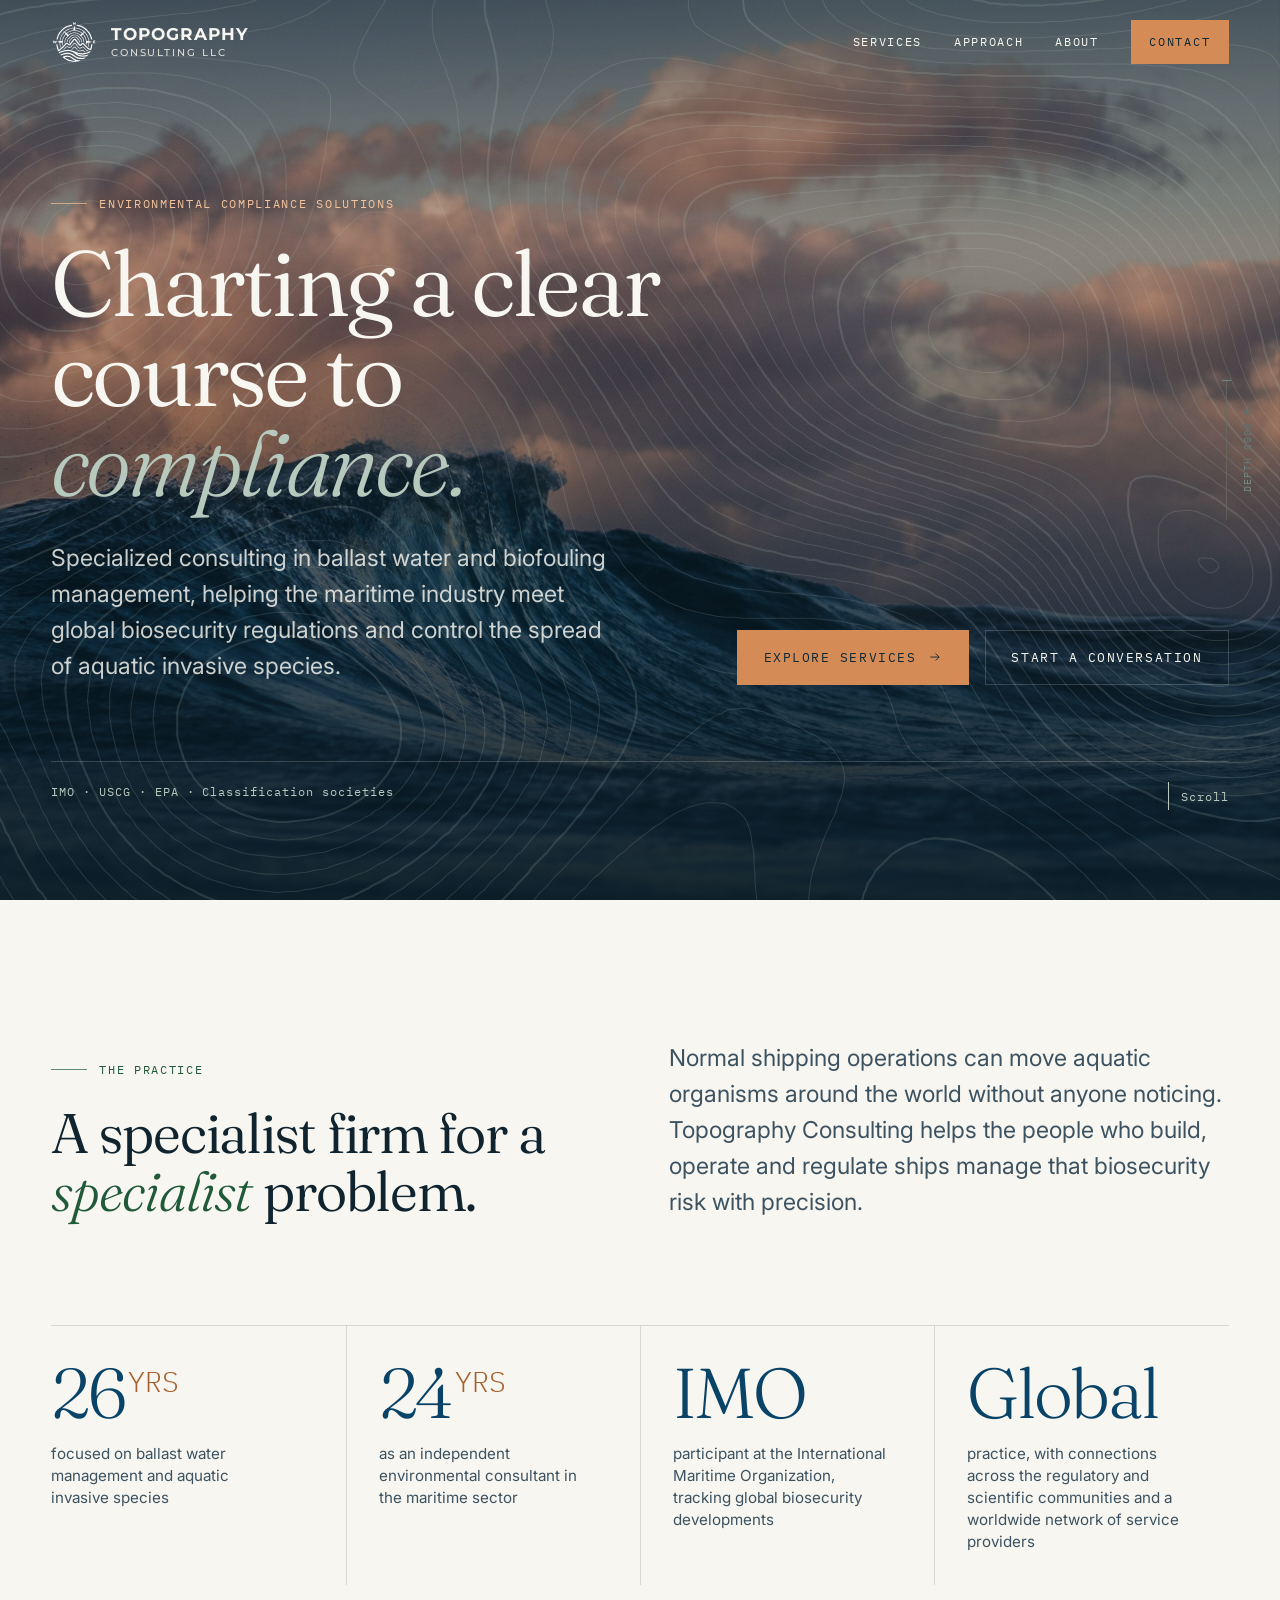
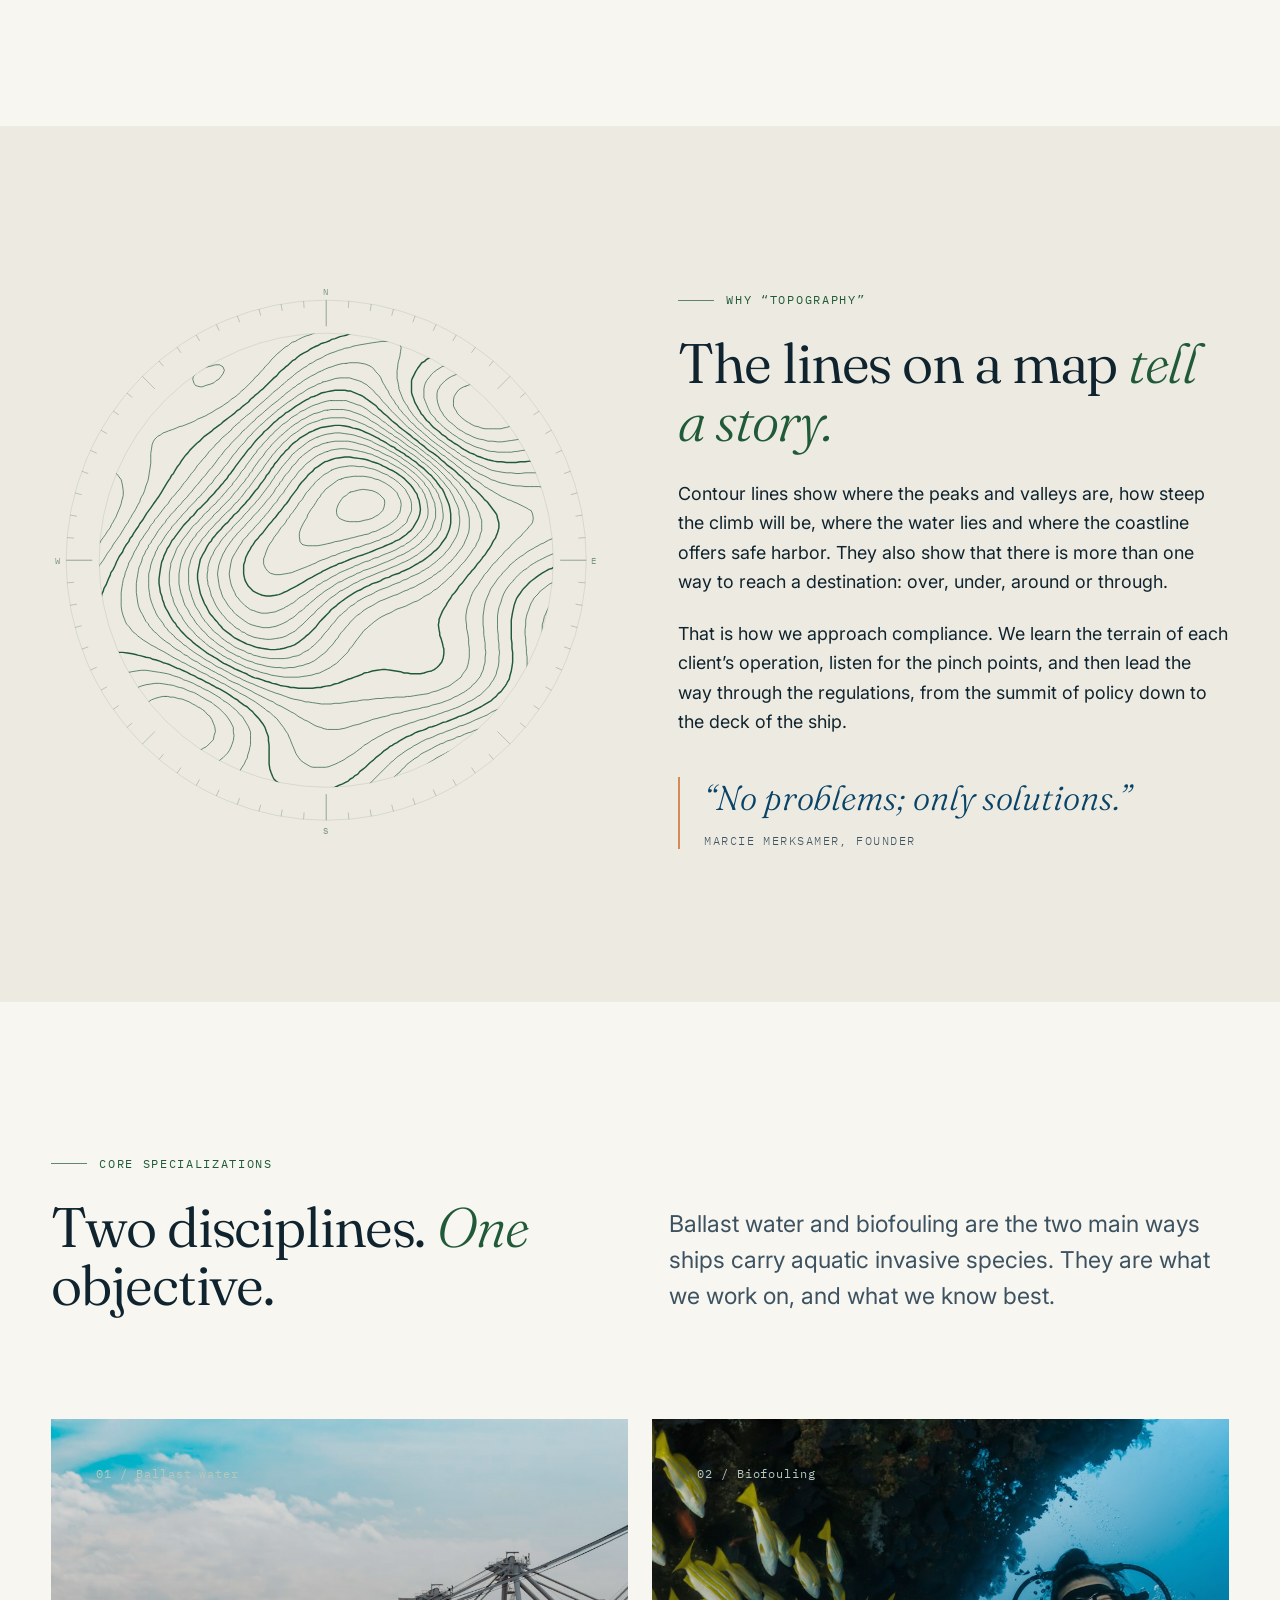
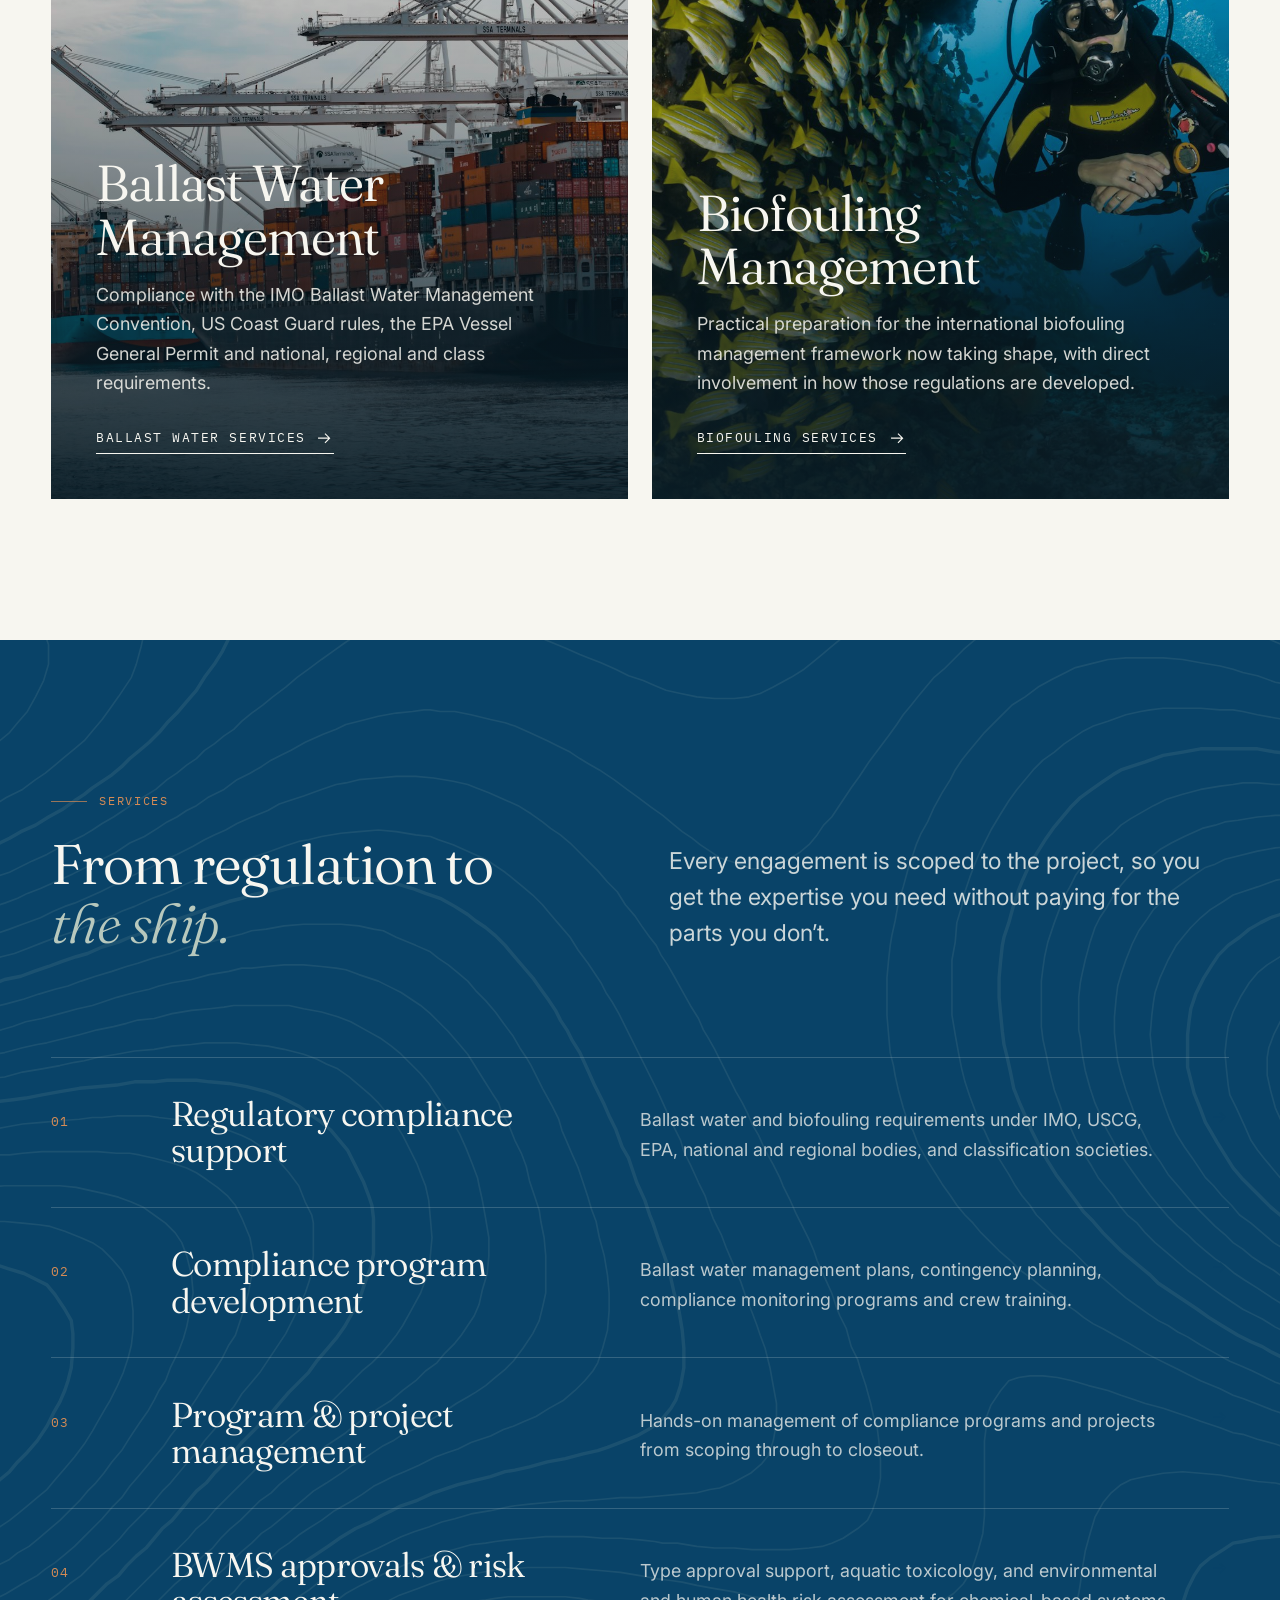
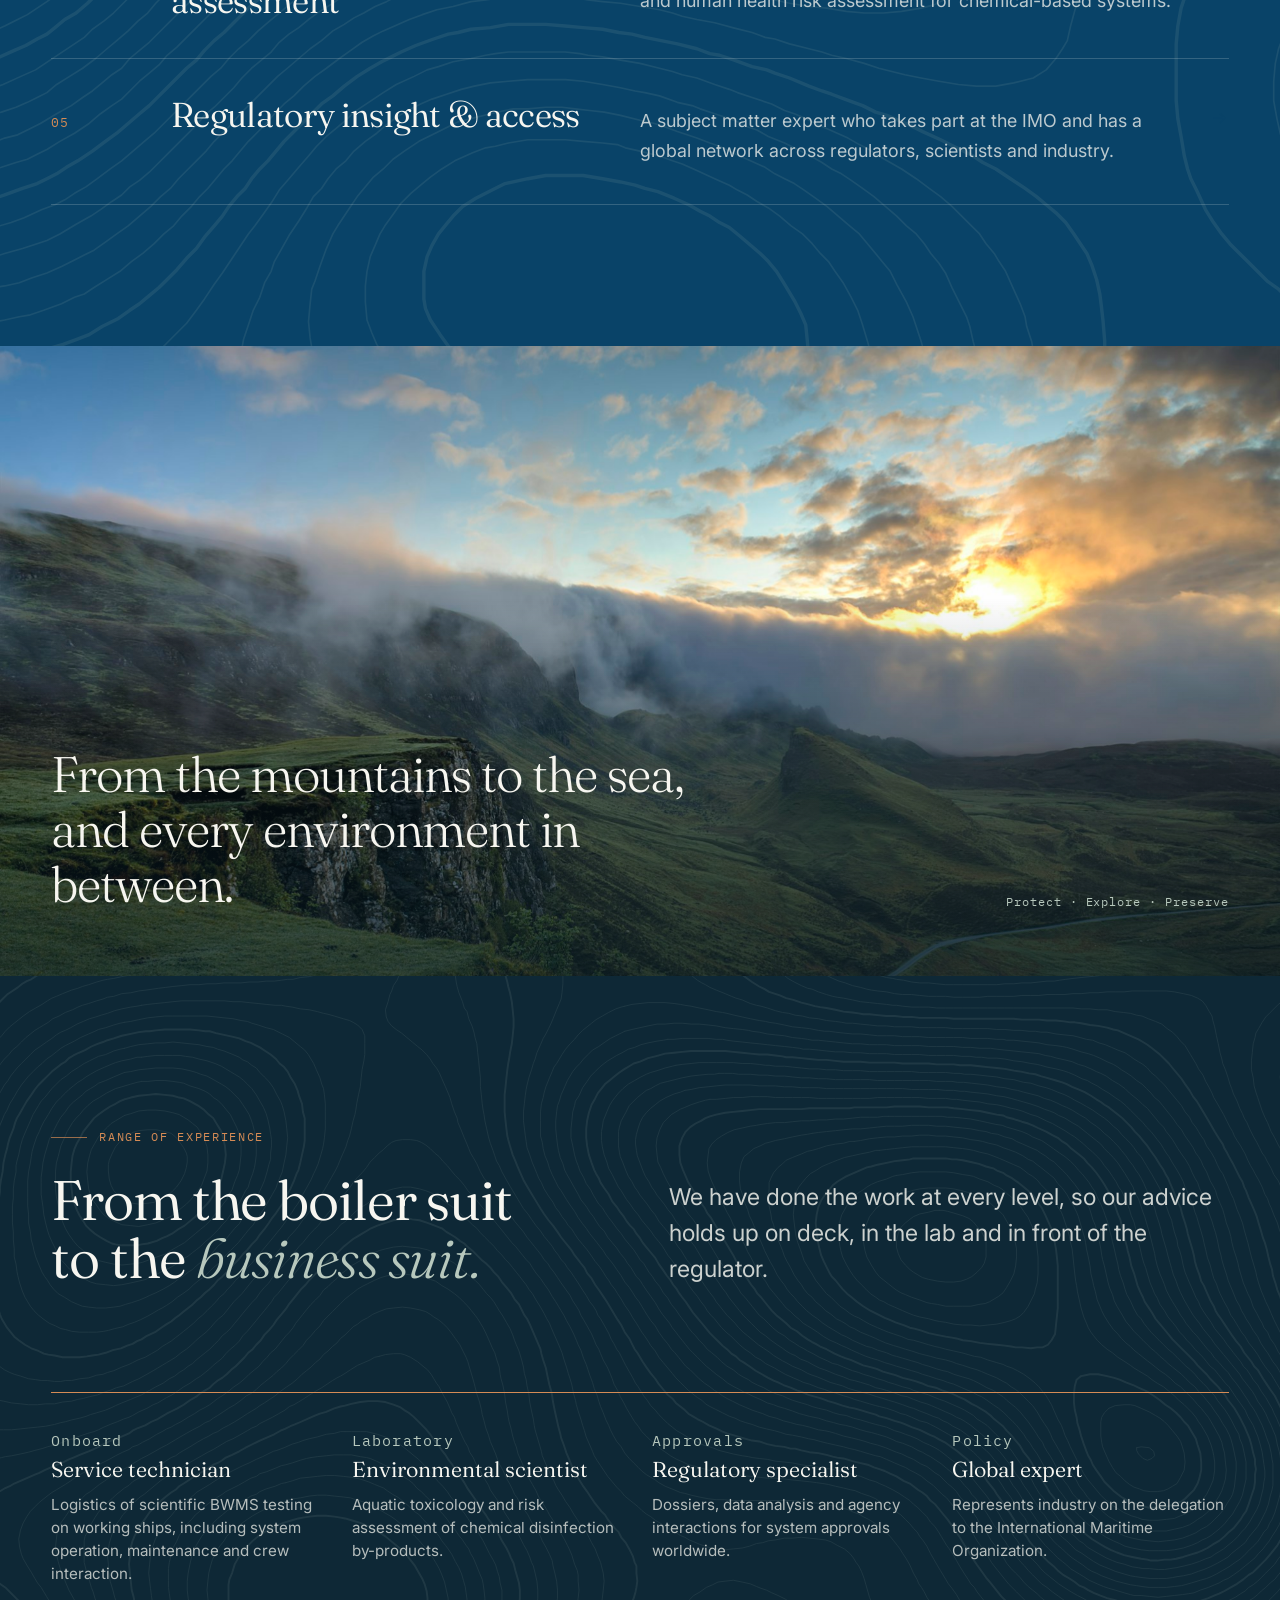
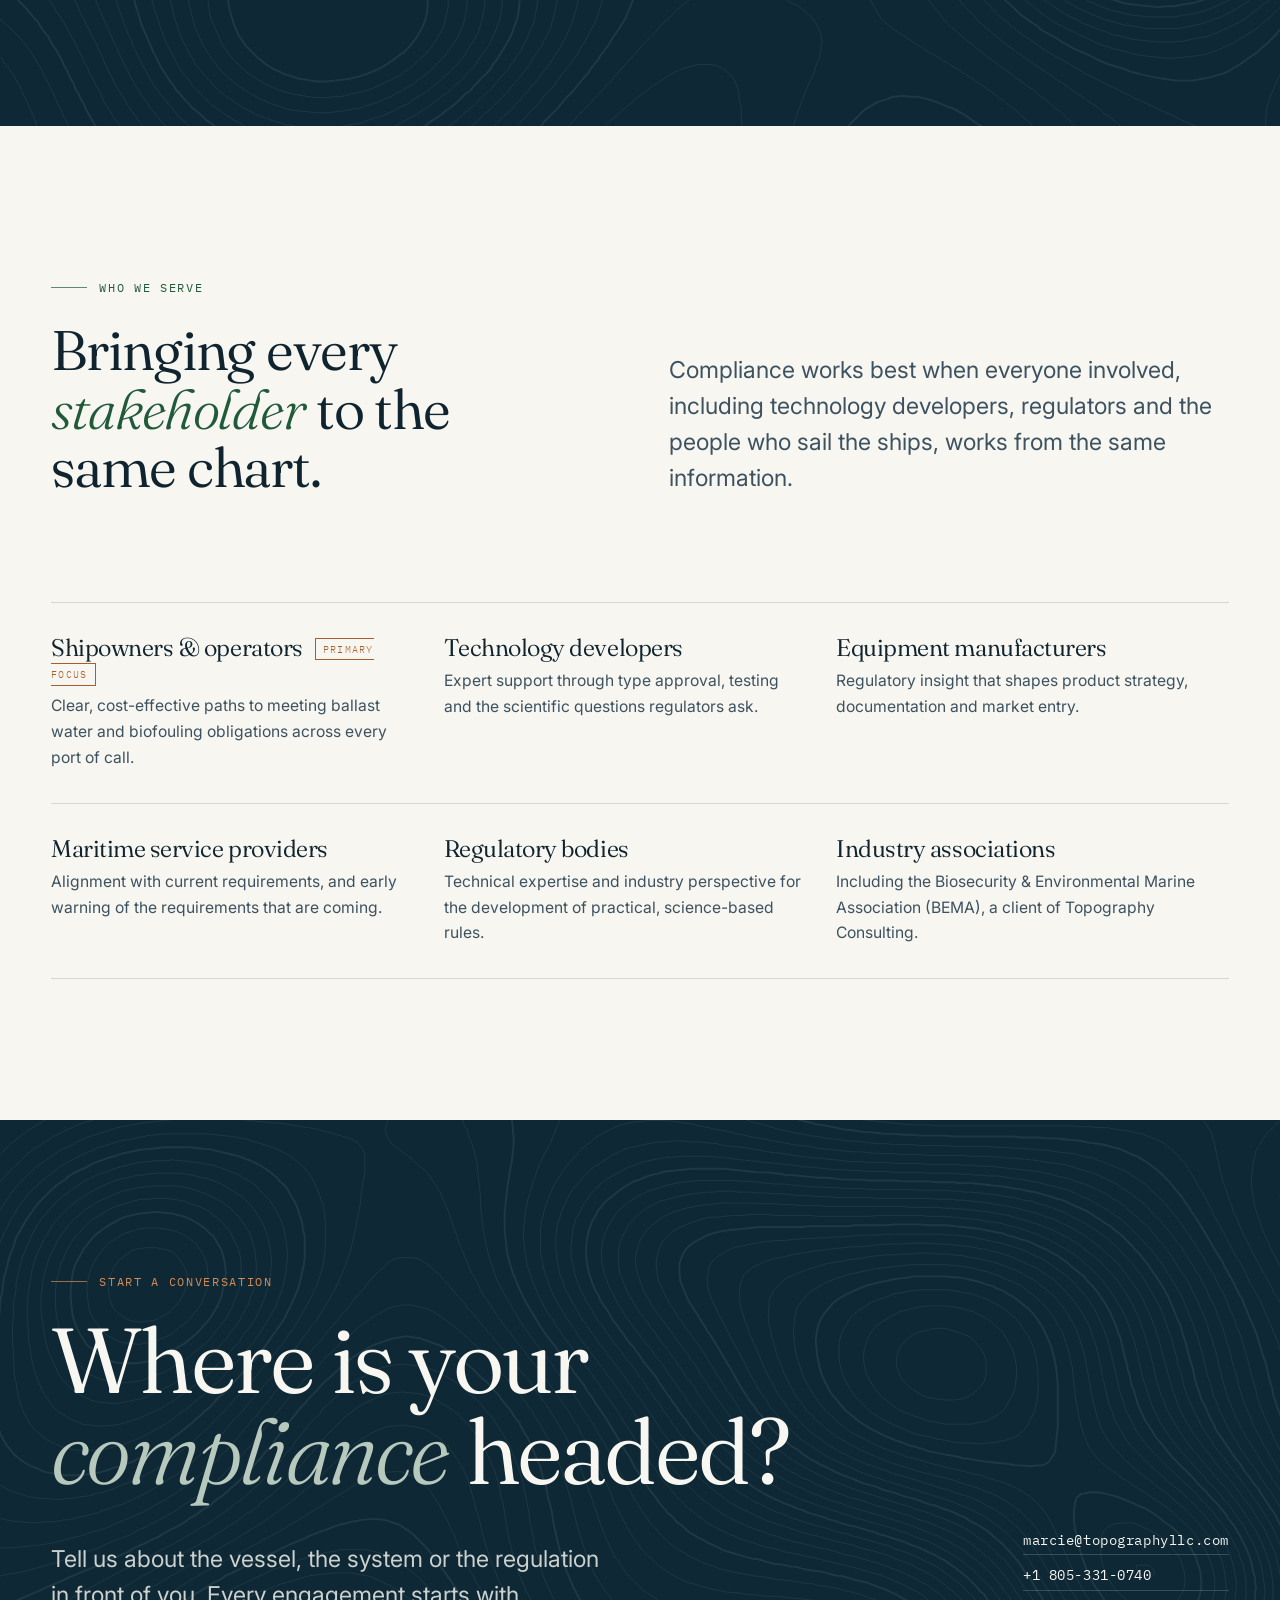
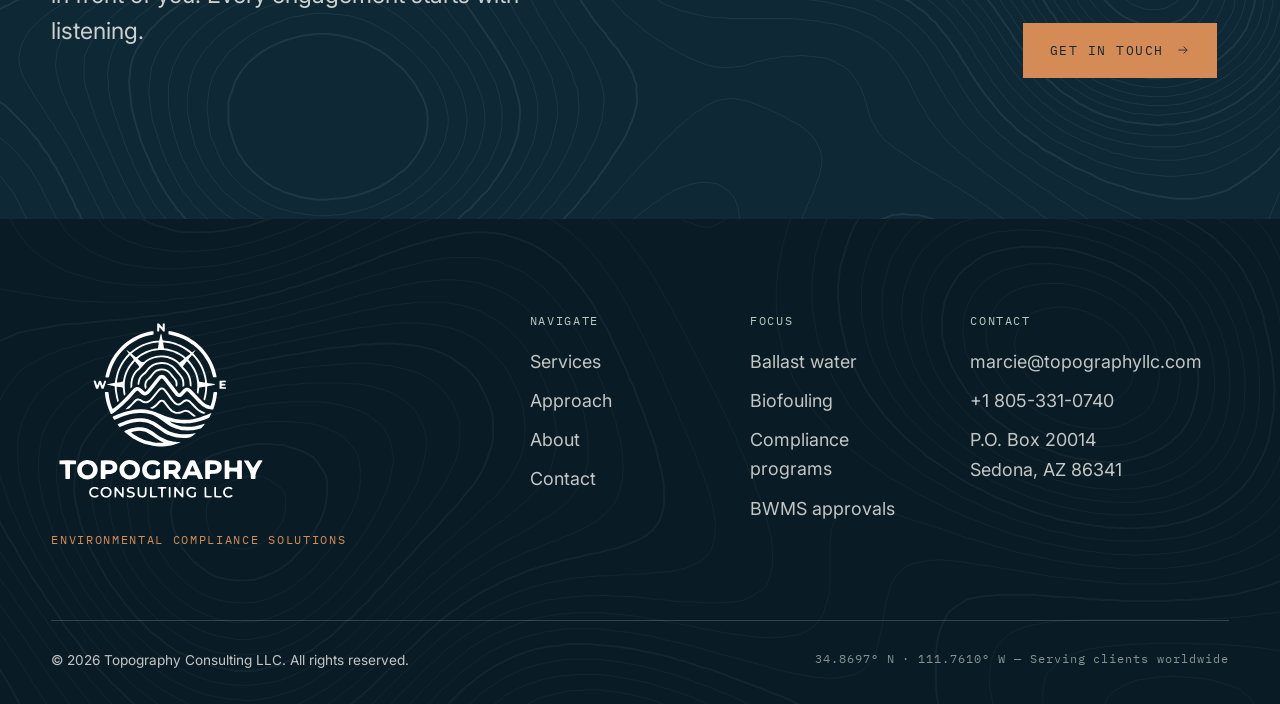
==== site/index.html @ 6e004007 "preliminary_draft Co-Authored-By: Claude Opus 5.5 <noreply@anthropic.com>" ====
<!doctype html>
<html lang="en" class="no-js">
<head>
<meta charset="utf-8">
<meta name="viewport" content="width=device-width, initial-scale=1">
<title>Topography Consulting | Ballast Water & Biofouling Compliance</title>
<meta name="description" content="Specialized maritime environmental compliance consulting for ballast water management and biofouling management — IMO, USCG and EPA requirements, compliance programs and BWMS approvals.">
<link rel="canonical" href="https://www.topographyllc.com/">
<meta name="theme-color" content="#0E2836">
<meta property="og:type" content="website">
<meta property="og:site_name" content="Topography Consulting LLC">
<meta property="og:title" content="Topography Consulting | Ballast Water & Biofouling Compliance">
<meta property="og:description" content="Specialized maritime environmental compliance consulting for ballast water management and biofouling management — IMO, USCG and EPA requirements, compliance programs and BWMS approvals.">
<meta property="og:url" content="https://www.topographyllc.com/">
<meta property="og:image" content="https://www.topographyllc.com/assets/img/hero-wave.jpg">
<meta name="twitter:card" content="summary_large_image">
<link rel="icon" href="favicon.svg" type="image/svg+xml">
<link rel="icon" href="favicon.ico" sizes="any">
<link rel="apple-touch-icon" href="apple-touch-icon.png">
<link rel="preconnect" href="https://fonts.googleapis.com"><link rel="preconnect" href="https://fonts.gstatic.com" crossorigin><link href="https://fonts.googleapis.com/css2?family=Fraunces:ital,opsz,wght@0,9..144,300..500;1,9..144,300..500&family=IBM+Plex+Mono:wght@400;500&family=Inter:wght@400;500;600&family=Montserrat:wght@500;700&display=swap" rel="stylesheet">
<link rel="stylesheet" href="assets/css/styles.css">
<script type="application/ld+json">
{"@context":"https://schema.org","@type":"ProfessionalService","name":"Topography Consulting LLC","slogan":"Environmental Compliance Solutions",
"url":"https://www.topographyllc.com/","logo":"https://www.topographyllc.com/assets/logo/og-logo.png","email":"marcie@topographyllc.com","telephone":"+1-805-331-0740",
"address":{"@type":"PostalAddress","postOfficeBoxNumber":"20014","addressLocality":"Sedona","addressRegion":"AZ","postalCode":"86341","addressCountry":"US"},
"areaServed":"Worldwide","founder":{"@type":"Person","name":"Marcie M. Merksamer","jobTitle":"Founder"},
"knowsAbout":["Ballast water management","IMO Ballast Water Management Convention","US Coast Guard ballast water regulations","EPA Vessel General Permit","Biofouling management","Hull biofouling","Aquatic invasive species","Marine biosecurity","Maritime environmental compliance"]}
</script>
</head>
<body>
<a class="skip-link" href="#main">Skip to content</a>
<header class="site-header">
  <div class="wrap">
    <a class="brand" href="index.html" aria-label="Topography Consulting LLC — home">
      <img class="logo-light" src="assets/logo/Topography-Icon-White-Knockout.svg" alt="" width="46" height="46">
      <img class="logo-dark" src="assets/logo/Topography-Icon-Color.svg" alt="" width="46" height="46">
      <span class="brand-text"><strong>TOPOGRAPHY</strong><span>CONSULTING LLC</span></span>
    </a>
    <button class="nav-toggle" aria-label="Open menu" aria-expanded="false" aria-controls="site-nav"><span></span><span></span><span></span></button>
    <nav class="nav" id="site-nav" aria-label="Primary">
      <a href="services.html">Services</a>
      <a href="services.html#approach">Approach</a>
      <a href="about.html">About</a>
      <a class="btn" href="contact.html">Contact</a>
    </nav>
  </div>
</header>
<div class="gauge" aria-hidden="true"><div class="gauge__track"><i class="gauge__mark"></i></div><span class="gauge__val">DEPTH 0000 M</span></div>

<main id="main">
<section class="hero on-dark">
  <div class="hero__media"><img data-parallax="0.12" src="assets/img/hero-wave.jpg" alt="An ocean swell rising at dusk beneath copper-lit clouds" width="2400" height="1600" fetchpriority="high"></div>
  <div class="contours" aria-hidden="true"></div>
  <div class="wrap hero__inner">
    <div class="hero-in">
      <p class="label">Environmental Compliance Solutions</p>
      <h1 class="display">Charting a clear course to <em>compliance.</em></h1>
      <div class="hero__row">
        <p class="lede mb-0">Specialized consulting in ballast water and biofouling management, helping the maritime industry meet global biosecurity regulations and control the spread of aquatic invasive species.</p>
        <div class="hero__actions">
          <a class="btn" href="services.html">Explore services <svg viewBox="0 0 24 24" fill="none" stroke="currentColor" stroke-width="1.5" aria-hidden="true"><path d="M4 12h15M13 6l6 6-6 6"/></svg></a>
          <a class="btn btn--ghost" href="contact.html">Start a conversation</a>
        </div>
      </div>
      <div class="hero__meta coord">
        <span>IMO &middot; USCG &middot; EPA &middot; Classification societies</span>
        <span class="scroll-cue"><i></i>Scroll</span>
      </div>
    </div>
  </div>
</section>

<section class="section">
  <div class="wrap">
    <div class="section-head">
      <div>
        <p class="label reveal">The practice</p>
        <h2 class="h2 reveal">A specialist firm for a <em>specialist</em> problem.</h2>
      </div>
      <p class="lede reveal" style="--d:.1s">Normal shipping operations can move aquatic organisms around the world without anyone noticing. Topography Consulting helps the people who build, operate and regulate ships manage that biosecurity risk with precision.</p>
    </div>
    <div class="readouts">
      <div class="readout reveal"><b>26<sup>YRS</sup></b><span>focused on ballast water management and aquatic invasive species</span></div>
      <div class="readout reveal" style="--d:.08s"><b>24<sup>YRS</sup></b><span>as an independent environmental consultant in the maritime sector</span></div>
      <div class="readout reveal" style="--d:.16s"><b>IMO</b><span>participant at the International Maritime Organization, tracking global biosecurity developments</span></div>
      <div class="readout reveal" style="--d:.24s"><b>Global</b><span>practice, with connections across the regulatory and scientific communities and a worldwide network of service providers</span></div>
    </div>
  </div>
</section>

<section class="section section--sand">
  <div class="wrap grid-2">
    <figure class="figure-peak reveal" aria-hidden="true">
  <svg viewBox="0 0 800 800" fill="none">
    <defs><clipPath id="disc"><circle cx="400" cy="400" r="330"/></clipPath></defs>
    <circle class="ring" cx="400" cy="400" r="378"/>
    <circle class="ring" cx="400" cy="400" r="330"/>
    <line class="tick" x1="400.0" y1="60.0" x2="400.0" y2="22.0" stroke-width="1.2"/><line class="tick" x1="432.1" y1="33.4" x2="432.9" y2="23.4" stroke-width="0.7"/><line class="tick" x1="463.9" y1="37.6" x2="465.6" y2="27.7" stroke-width="0.7"/><line class="tick" x1="495.2" y1="44.5" x2="497.8" y2="34.9" stroke-width="0.7"/><line class="tick" x1="525.9" y1="54.2" x2="529.3" y2="44.8" stroke-width="0.7"/><line class="tick" x1="555.5" y1="66.5" x2="559.7" y2="57.4" stroke-width="0.7"/><line class="tick" x1="584.0" y1="81.3" x2="589.0" y2="72.6" stroke-width="0.7"/><line class="tick" x1="611.1" y1="98.6" x2="616.8" y2="90.4" stroke-width="0.7"/><line class="tick" x1="636.5" y1="118.1" x2="643.0" y2="110.4" stroke-width="0.7"/><line class="tick" x1="648.9" y1="151.1" x2="667.3" y2="132.7" stroke-width="0.7"/><line class="tick" x1="681.9" y1="163.5" x2="689.6" y2="157.0" stroke-width="0.7"/><line class="tick" x1="701.4" y1="188.9" x2="709.6" y2="183.2" stroke-width="0.7"/><line class="tick" x1="718.7" y1="216.0" x2="727.4" y2="211.0" stroke-width="0.7"/><line class="tick" x1="733.5" y1="244.5" x2="742.6" y2="240.3" stroke-width="0.7"/><line class="tick" x1="745.8" y1="274.1" x2="755.2" y2="270.7" stroke-width="0.7"/><line class="tick" x1="755.5" y1="304.8" x2="765.1" y2="302.2" stroke-width="0.7"/><line class="tick" x1="762.4" y1="336.1" x2="772.3" y2="334.4" stroke-width="0.7"/><line class="tick" x1="766.6" y1="367.9" x2="776.6" y2="367.1" stroke-width="0.7"/><line class="tick" x1="740.0" y1="400.0" x2="778.0" y2="400.0" stroke-width="1.2"/><line class="tick" x1="766.6" y1="432.1" x2="776.6" y2="432.9" stroke-width="0.7"/><line class="tick" x1="762.4" y1="463.9" x2="772.3" y2="465.6" stroke-width="0.7"/><line class="tick" x1="755.5" y1="495.2" x2="765.1" y2="497.8" stroke-width="0.7"/><line class="tick" x1="745.8" y1="525.9" x2="755.2" y2="529.3" stroke-width="0.7"/><line class="tick" x1="733.5" y1="555.5" x2="742.6" y2="559.7" stroke-width="0.7"/><line class="tick" x1="718.7" y1="584.0" x2="727.4" y2="589.0" stroke-width="0.7"/><line class="tick" x1="701.4" y1="611.1" x2="709.6" y2="616.8" stroke-width="0.7"/><line class="tick" x1="681.9" y1="636.5" x2="689.6" y2="643.0" stroke-width="0.7"/><line class="tick" x1="648.9" y1="648.9" x2="667.3" y2="667.3" stroke-width="0.7"/><line class="tick" x1="636.5" y1="681.9" x2="643.0" y2="689.6" stroke-width="0.7"/><line class="tick" x1="611.1" y1="701.4" x2="616.8" y2="709.6" stroke-width="0.7"/><line class="tick" x1="584.0" y1="718.7" x2="589.0" y2="727.4" stroke-width="0.7"/><line class="tick" x1="555.5" y1="733.5" x2="559.7" y2="742.6" stroke-width="0.7"/><line class="tick" x1="525.9" y1="745.8" x2="529.3" y2="755.2" stroke-width="0.7"/><line class="tick" x1="495.2" y1="755.5" x2="497.8" y2="765.1" stroke-width="0.7"/><line class="tick" x1="463.9" y1="762.4" x2="465.6" y2="772.3" stroke-width="0.7"/><line class="tick" x1="432.1" y1="766.6" x2="432.9" y2="776.6" stroke-width="0.7"/><line class="tick" x1="400.0" y1="740.0" x2="400.0" y2="778.0" stroke-width="1.2"/><line class="tick" x1="367.9" y1="766.6" x2="367.1" y2="776.6" stroke-width="0.7"/><line class="tick" x1="336.1" y1="762.4" x2="334.4" y2="772.3" stroke-width="0.7"/><line class="tick" x1="304.8" y1="755.5" x2="302.2" y2="765.1" stroke-width="0.7"/><line class="tick" x1="274.1" y1="745.8" x2="270.7" y2="755.2" stroke-width="0.7"/><line class="tick" x1="244.5" y1="733.5" x2="240.3" y2="742.6" stroke-width="0.7"/><line class="tick" x1="216.0" y1="718.7" x2="211.0" y2="727.4" stroke-width="0.7"/><line class="tick" x1="188.9" y1="701.4" x2="183.2" y2="709.6" stroke-width="0.7"/><line class="tick" x1="163.5" y1="681.9" x2="157.0" y2="689.6" stroke-width="0.7"/><line class="tick" x1="151.1" y1="648.9" x2="132.7" y2="667.3" stroke-width="0.7"/><line class="tick" x1="118.1" y1="636.5" x2="110.4" y2="643.0" stroke-width="0.7"/><line class="tick" x1="98.6" y1="611.1" x2="90.4" y2="616.8" stroke-width="0.7"/><line class="tick" x1="81.3" y1="584.0" x2="72.6" y2="589.0" stroke-width="0.7"/><line class="tick" x1="66.5" y1="555.5" x2="57.4" y2="559.7" stroke-width="0.7"/><line class="tick" x1="54.2" y1="525.9" x2="44.8" y2="529.3" stroke-width="0.7"/><line class="tick" x1="44.5" y1="495.2" x2="34.9" y2="497.8" stroke-width="0.7"/><line class="tick" x1="37.6" y1="463.9" x2="27.7" y2="465.6" stroke-width="0.7"/><line class="tick" x1="33.4" y1="432.1" x2="23.4" y2="432.9" stroke-width="0.7"/><line class="tick" x1="60.0" y1="400.0" x2="22.0" y2="400.0" stroke-width="1.2"/><line class="tick" x1="33.4" y1="367.9" x2="23.4" y2="367.1" stroke-width="0.7"/><line class="tick" x1="37.6" y1="336.1" x2="27.7" y2="334.4" stroke-width="0.7"/><line class="tick" x1="44.5" y1="304.8" x2="34.9" y2="302.2" stroke-width="0.7"/><line class="tick" x1="54.2" y1="274.1" x2="44.8" y2="270.7" stroke-width="0.7"/><line class="tick" x1="66.5" y1="244.5" x2="57.4" y2="240.3" stroke-width="0.7"/><line class="tick" x1="81.3" y1="216.0" x2="72.6" y2="211.0" stroke-width="0.7"/><line class="tick" x1="98.6" y1="188.9" x2="90.4" y2="183.2" stroke-width="0.7"/><line class="tick" x1="118.1" y1="163.5" x2="110.4" y2="157.0" stroke-width="0.7"/><line class="tick" x1="151.1" y1="151.1" x2="132.7" y2="132.7" stroke-width="0.7"/><line class="tick" x1="163.5" y1="118.1" x2="157.0" y2="110.4" stroke-width="0.7"/><line class="tick" x1="188.9" y1="98.6" x2="183.2" y2="90.4" stroke-width="0.7"/><line class="tick" x1="216.0" y1="81.3" x2="211.0" y2="72.6" stroke-width="0.7"/><line class="tick" x1="244.5" y1="66.5" x2="240.3" y2="57.4" stroke-width="0.7"/><line class="tick" x1="274.1" y1="54.2" x2="270.7" y2="44.8" stroke-width="0.7"/><line class="tick" x1="304.8" y1="44.5" x2="302.2" y2="34.9" stroke-width="0.7"/><line class="tick" x1="336.1" y1="37.6" x2="334.4" y2="27.7" stroke-width="0.7"/><line class="tick" x1="367.9" y1="33.4" x2="367.1" y2="23.4" stroke-width="0.7"/>
    <text class="cardinal" x="400" y="14" text-anchor="middle">N</text>
    <text class="cardinal" x="794" y="405" text-anchor="end">E</text>
    <text class="cardinal" x="400" y="798" text-anchor="middle">S</text>
    <text class="cardinal" x="6" y="405">W</text>
    <g class="contour-art draw" clip-path="url(#disc)" stroke-linecap="round" stroke-linejoin="round"><path stroke-width="1" d="M4 0 5 2 8 5 11 8 13 12 16 17 18 24 19 30 18 37 17 42 15 46 12 49 8 52 5 55 2 56 0 57 M352 0 352 3 354 10 356 15 359 18 363 21 367 24 371 26 375 27 380 27 387 28 393 28 400 28 406 28 411 27 416 26 421 26 427 24 434 23 439 22 442 21 447 19 454 17 459 15 462 13 467 11 473 8 478 6 482 4 485 2 487 1 488 0 M603 147 600 148 596 150 592 153 589 157 586 162 585 167 585 172 585 176 587 180 589 183 591 187 594 190 597 193 602 197 607 200 612 203 616 205 621 206 626 208 631 209 636 209 642 209 649 209 654 209 657 208 662 207 669 205 674 203 677 202 682 200 689 197 694 194 697 191 701 189 704 186 708 183 711 179 713 176 713 172 711 169 708 165 704 163 701 160 697 158 692 156 687 154 682 152 677 150 672 149 667 147 662 146 655 145 649 144 642 143 635 143 629 143 622 143 615 144 608 145 603 147 M800 157 797 158 790 160 785 163 782 165 779 168 777 173 777 176 780 180 784 183 789 187 794 189 798 191 800 192 M0 410 3 408 9 405 14 402 18 399 22 396 25 394 29 391 32 388 35 385 39 381 42 378 45 374 49 370 52 366 55 362 57 358 59 355 61 351 64 347 66 342 68 337 70 332 71 326 71 319 70 313 68 307 66 302 62 298 59 296 55 294 50 292 44 290 39 289 35 289 30 288 24 288 18 289 14 289 9 289 3 290 0 291 M771 488 768 490 766 495 766 500 768 504 771 505 775 505 778 503 782 501 785 497 787 493 787 490 783 488 776 487 771 488 M166 598 163 598 158 599 151 601 146 603 143 605 139 608 136 612 134 617 132 622 131 629 132 635 133 640 135 644 137 648 140 652 143 656 146 660 150 663 153 666 157 669 160 671 166 674 172 676 176 678 180 679 185 679 192 680 198 680 204 679 209 678 213 677 217 676 222 673 226 671 230 667 233 664 236 661 237 655 239 649 238 642 236 637 234 632 231 627 227 624 224 620 220 617 217 615 213 613 210 611 206 609 201 606 196 604 191 602 185 601 178 599 173 599 170 598 166 598 M576 800 578 800 583 799 588 797 595 795 600 794 603 792 608 790 614 788 619 786 623 784 627 782 630 780 635 778 640 775 645 772 650 769 654 767 657 765 661 763 664 761 668 758 673 755 678 751 683 748 687 745 691 742 694 740 697 737 701 734 704 732 708 729 711 726 714 723 718 720 721 716 724 712 727 707 730 702 732 697 733 694 734 689 734 682 733 677 733 674 731 669 728 663 724 658 721 654 718 652 714 650 709 648 703 646 697 645 694 645 691 645 687 646 682 646 676 647 669 649 662 650 657 652 654 652 649 654 642 656 637 657 633 658 628 660 622 662 617 664 613 665 608 667 601 669 597 671 593 672 588 674 582 677 576 679 573 681 569 683 565 685 561 687 555 691 550 694 546 697 543 699 539 702 536 705 533 708 529 711 526 714 523 718 519 722 516 726 513 731 510 734 508 738 507 741 505 745 503 750 501 756 500 763 500 770 501 775 503 780 506 784 509 787 513 790 516 792 521 795 528 797 533 799 535 800 537 800 M43 0 44 2 46 5 49 9 52 14 55 19 57 24 59 30 60 36 61 41 61 45 61 49 61 52 59 57 57 64 55 69 53 72 50 76 46 79 41 82 36 84 30 86 24 87 18 87 15 88 10 88 3 88 0 88 M325 0 324 2 323 5 322 10 320 17 319 24 319 30 320 36 322 42 324 46 328 49 333 51 339 52 346 53 353 53 360 52 366 52 373 51 380 50 387 49 393 48 398 47 402 46 407 45 413 44 419 42 424 41 429 40 434 38 440 36 446 35 451 33 455 31 460 30 464 28 469 26 475 23 479 21 482 19 486 17 491 15 496 12 501 8 506 5 509 3 511 1 513 0 513 0 M800 108 797 109 790 110 784 112 778 113 773 115 769 116 763 118 756 120 751 121 748 122 743 123 736 124 729 125 723 126 716 126 709 126 703 126 696 126 689 126 682 125 676 125 669 124 662 124 655 123 649 123 642 123 635 123 629 123 622 123 615 124 608 125 602 126 597 127 593 128 589 130 582 133 577 136 573 139 570 142 566 146 564 150 562 153 561 158 561 165 562 171 564 177 566 182 569 186 571 190 574 193 577 197 581 200 585 203 589 207 593 210 597 212 600 214 603 216 608 218 614 221 619 223 623 224 629 225 635 227 642 227 649 228 655 228 662 227 669 226 676 225 682 224 689 223 694 221 697 221 703 219 709 218 716 217 723 216 728 215 732 215 736 215 740 215 744 215 750 216 756 216 763 217 770 219 776 220 782 222 785 223 790 224 797 226 800 227 M227 119 224 120 219 123 214 126 210 129 207 133 206 137 208 143 210 146 213 147 217 148 220 148 225 146 232 144 237 142 240 139 244 137 247 133 250 129 252 124 250 119 245 116 239 116 232 118 227 119 M0 441 2 440 5 438 10 435 15 432 19 429 24 425 28 422 32 419 35 415 39 412 42 409 45 406 49 402 52 398 55 395 58 392 61 388 63 385 66 382 68 378 71 375 73 371 76 367 79 363 82 358 86 353 88 348 90 345 92 341 94 338 96 333 99 326 101 321 102 318 103 313 105 306 105 299 104 292 103 287 102 283 99 279 96 275 92 271 89 269 84 267 77 264 72 263 67 262 62 262 57 262 52 262 49 262 44 263 37 264 30 265 24 266 18 267 13 268 8 270 3 271 0 272 M800 433 797 433 790 435 785 436 781 437 776 438 770 440 764 441 760 443 755 445 749 448 745 450 741 452 738 455 734 457 731 460 728 464 724 468 721 473 719 478 717 482 716 487 714 494 714 501 714 508 714 514 715 521 716 528 718 534 719 539 720 543 722 548 724 555 726 560 727 563 728 568 731 575 731 582 730 588 728 593 723 597 719 600 715 602 711 604 708 606 704 608 700 611 695 613 689 617 684 619 681 621 677 623 673 624 668 627 662 629 657 632 654 633 649 635 643 637 638 639 634 641 630 643 625 644 620 646 614 648 610 650 606 651 601 653 595 656 590 657 587 659 582 661 575 663 570 666 566 667 562 669 558 671 553 674 547 677 543 679 539 681 536 683 533 686 529 688 525 691 521 694 517 697 514 701 510 704 507 708 503 711 500 714 497 718 494 721 492 724 489 728 486 732 482 736 479 741 476 746 472 751 470 755 468 758 465 761 464 765 461 769 459 776 457 781 456 785 456 789 457 793 458 797 459 799 460 800 M800 547 798 548 795 551 791 554 787 557 783 560 778 563 774 566 769 570 765 573 761 575 758 578 755 581 751 584 748 587 746 592 745 596 745 600 746 603 748 608 750 615 752 620 754 624 756 629 758 635 760 640 762 644 763 648 765 654 767 659 769 663 770 669 772 676 773 681 774 684 775 689 775 696 775 701 774 706 771 710 768 715 765 719 761 722 758 724 755 727 751 729 747 732 742 734 736 738 731 740 728 742 724 744 721 745 716 748 710 751 705 754 701 756 697 758 694 760 690 762 685 765 680 768 675 771 671 773 667 775 664 777 661 779 656 782 650 785 645 788 641 790 637 792 634 794 629 796 625 799 622 800 M126 585 123 586 119 589 116 591 113 595 109 600 107 604 105 609 104 615 104 622 104 629 106 635 107 640 109 644 110 648 113 653 116 658 119 663 122 667 125 671 128 674 131 677 135 681 139 684 143 687 146 689 150 691 153 693 158 695 164 698 169 700 173 701 178 702 185 703 192 704 198 704 205 704 212 703 218 702 225 701 230 699 234 698 237 696 241 694 245 691 250 687 253 684 256 681 259 677 261 673 263 668 265 662 266 655 265 649 265 643 263 639 261 635 257 629 254 625 250 621 247 618 244 615 240 612 237 610 234 607 230 605 226 603 221 600 216 597 211 594 207 592 203 591 198 589 192 586 187 585 183 584 178 582 171 581 165 580 158 579 151 579 145 580 138 581 131 583 126 585 M77 0 78 2 81 5 83 9 86 13 89 18 92 24 95 29 97 32 98 36 100 40 102 45 105 51 107 55 108 59 110 63 113 67 116 72 119 76 123 79 126 82 131 84 137 86 142 88 146 88 151 89 158 89 163 88 167 88 172 87 178 86 185 84 192 82 197 80 200 79 205 78 211 75 216 73 220 71 224 70 227 68 232 66 238 62 243 59 247 57 250 55 254 52 257 50 261 47 264 44 267 41 271 37 274 34 277 30 281 26 284 21 287 16 290 12 293 9 295 5 298 2 299 0 M537 0 535 2 531 5 526 8 522 12 517 15 513 18 509 21 506 23 503 25 499 27 495 29 489 32 484 35 480 37 476 39 472 40 467 42 461 45 455 47 452 48 447 50 440 52 435 54 432 55 427 56 420 58 415 60 412 61 407 62 400 64 395 66 392 67 387 68 380 71 375 73 371 74 366 76 360 79 355 82 351 83 348 85 345 88 341 90 337 93 334 96 330 99 326 103 323 106 320 109 317 113 314 116 311 119 308 123 304 127 301 131 297 134 294 138 291 141 287 145 284 148 281 151 277 154 274 157 271 160 267 163 262 166 258 170 253 173 249 176 244 179 240 181 237 183 234 185 230 187 225 190 218 193 213 195 210 197 206 199 201 201 196 203 191 205 186 206 182 208 177 210 171 212 166 214 163 215 159 218 155 220 151 224 149 227 147 232 146 239 145 245 145 252 145 259 144 266 143 272 142 279 141 284 140 287 138 292 136 299 134 304 132 307 130 311 129 315 126 320 123 326 120 331 118 334 116 338 114 341 112 345 109 349 106 354 103 359 100 364 97 368 95 371 92 375 90 378 88 382 85 386 82 390 79 395 76 400 73 404 70 408 68 412 65 415 63 418 60 422 58 425 55 429 52 433 49 437 45 441 42 445 39 449 35 453 32 456 29 460 25 463 22 467 18 470 15 473 12 477 8 480 5 484 2 488 0 490 M800 58 798 59 795 61 791 63 788 66 783 69 778 72 773 75 769 78 765 80 761 82 758 84 753 86 748 89 742 91 738 93 734 94 729 96 723 98 717 100 714 100 709 101 702 102 696 103 689 104 682 104 676 105 669 105 662 105 655 105 649 106 642 106 635 106 629 106 622 107 617 107 613 107 608 108 602 109 595 110 588 112 583 113 580 114 575 116 568 119 563 122 560 124 556 127 553 130 550 134 546 139 544 143 543 146 542 151 542 158 542 164 544 169 546 174 548 179 550 183 552 187 555 190 558 193 560 197 564 200 567 203 571 207 575 210 579 213 584 217 589 220 593 223 597 225 600 227 603 229 608 231 614 234 619 236 623 237 629 239 635 241 640 242 644 242 649 243 655 243 662 243 669 243 674 242 677 242 682 241 689 240 696 239 703 238 709 238 716 237 723 236 729 236 736 236 743 236 750 237 756 238 763 239 770 240 775 241 778 242 783 244 790 245 795 247 798 248 800 249 M0 254 3 252 10 250 15 248 18 247 23 245 28 243 33 241 38 239 42 237 45 236 51 234 57 231 62 229 66 228 71 226 77 223 82 221 86 219 89 218 93 216 97 213 101 210 104 205 105 198 105 192 102 185 100 180 98 177 96 173 93 170 91 166 88 163 85 160 82 156 79 153 76 149 72 146 68 143 63 139 58 136 53 133 49 131 45 129 42 128 37 125 30 122 25 120 22 119 17 117 11 115 6 114 2 112 0 112 M800 408 798 408 793 409 788 411 783 412 777 414 770 416 765 417 762 419 757 420 751 422 745 424 741 426 738 428 734 429 730 432 724 435 719 439 715 442 711 445 708 449 705 452 702 455 700 459 698 462 696 467 694 473 692 478 691 482 690 487 690 494 689 501 689 508 690 514 690 521 691 528 691 534 692 541 692 546 692 551 692 554 692 558 692 562 691 568 689 575 687 580 686 583 683 587 680 591 677 595 674 598 671 601 667 604 663 607 659 610 654 613 649 617 644 619 640 621 637 623 634 625 629 627 622 630 617 632 613 634 609 636 604 638 599 640 594 641 590 643 585 645 580 647 574 649 570 651 566 652 561 654 555 657 550 659 546 660 542 662 538 664 533 667 527 670 523 673 519 675 516 677 513 679 509 682 506 684 502 687 498 691 494 694 491 697 487 701 484 704 480 708 477 711 474 714 470 718 467 721 464 724 461 728 457 731 453 734 450 738 446 741 441 745 437 748 433 751 429 753 425 755 421 757 416 759 411 760 406 762 400 763 393 764 387 764 380 765 373 765 366 765 360 764 353 764 346 764 339 764 333 764 326 764 319 764 313 765 308 765 304 766 299 768 292 771 288 775 285 778 283 782 281 785 280 790 278 797 278 800 M113 563 109 564 104 566 98 570 93 573 89 576 86 579 83 583 81 587 79 590 77 595 76 602 76 608 76 615 77 622 79 629 81 634 82 637 84 641 86 646 89 651 91 656 94 661 95 664 98 667 100 671 103 675 106 680 109 684 113 688 116 692 119 696 123 700 126 703 129 706 133 708 136 711 139 713 144 715 149 718 154 720 159 722 164 724 168 725 173 727 179 728 185 729 192 730 198 731 205 731 212 731 218 732 225 731 232 731 239 730 245 728 250 727 254 725 257 723 261 721 265 718 268 714 271 711 274 707 277 702 281 696 283 691 285 688 286 683 288 677 289 672 290 668 290 662 290 655 290 650 289 647 287 642 284 637 281 632 278 627 274 624 271 620 268 617 264 614 261 611 257 608 254 606 250 604 247 601 244 599 239 596 234 593 229 590 224 588 220 586 217 584 212 582 207 579 202 577 197 575 193 574 190 572 185 570 178 568 173 566 169 565 164 564 158 563 151 562 145 561 138 560 131 560 124 561 118 562 113 563 M800 588 799 590 796 596 794 600 793 603 792 608 791 615 791 622 792 629 792 634 793 637 795 642 797 649 799 653 800 655 800 655 M800 763 798 762 795 760 790 758 783 756 776 755 770 755 763 755 756 755 750 757 743 758 738 759 734 760 729 762 723 764 718 766 714 767 710 769 704 772 699 774 695 776 691 778 687 780 683 782 677 785 672 788 668 790 664 792 661 794 657 796 652 799 650 800 M87 800 85 798 80 795 75 792 70 790 65 788 60 787 55 786 50 786 44 785 37 785 30 785 24 786 18 786 14 786 9 787 3 788 0 788 M176 0 179 1 185 2 192 3 198 3 205 2 212 1 215 0 216 0 216 0 M609 0 606 1 601 3 597 5 593 7 589 9 585 12 580 15 575 18 571 22 567 25 564 29 560 32 557 35 554 39 550 42 548 45 545 49 542 52 540 55 538 59 537 63 538 67 541 70 548 71 555 72 561 72 568 72 575 72 582 72 588 71 595 71 602 71 608 70 615 70 622 69 629 68 634 68 637 67 642 67 649 65 655 63 662 61 667 60 671 58 674 56 677 54 681 52 684 49 687 44 689 37 689 30 687 24 684 19 681 15 677 12 674 10 671 8 667 6 663 4 656 1 653 0 M800 293 798 292 794 290 789 288 783 285 778 283 775 282 770 280 763 278 758 276 755 276 750 275 743 274 736 273 729 273 723 272 716 272 709 273 703 273 696 273 689 273 682 274 676 274 669 273 662 273 655 272 649 271 644 270 640 269 635 267 629 264 624 262 620 260 617 259 613 257 608 254 602 250 597 248 594 245 590 243 587 240 583 238 580 236 576 233 572 230 568 227 563 224 559 220 555 217 551 213 547 210 543 207 540 203 536 200 533 197 530 193 527 190 525 187 522 183 520 180 518 176 515 172 512 167 510 162 508 157 506 152 505 145 504 140 503 136 503 131 503 124 504 119 504 116 505 111 507 104 508 97 509 91 507 86 501 83 494 82 487 82 481 82 474 83 467 84 461 85 455 86 449 87 444 88 439 89 434 91 427 92 422 94 418 95 413 97 407 99 402 101 398 103 395 105 391 107 386 109 380 113 375 115 372 118 368 120 365 122 361 125 358 127 354 130 351 133 347 136 343 139 339 143 335 146 331 150 327 153 323 156 319 160 316 163 312 166 308 170 304 173 301 176 297 179 294 182 291 185 287 188 284 190 281 193 277 196 274 199 271 202 267 205 264 208 261 212 257 215 254 218 250 221 247 224 244 228 240 231 237 235 234 238 230 242 227 246 224 250 220 254 217 258 213 262 210 267 207 271 204 274 202 277 199 281 197 284 194 287 191 291 189 294 186 298 183 301 180 305 176 309 173 313 170 318 166 322 163 326 160 330 157 334 154 338 151 341 149 345 146 348 144 351 142 355 139 359 136 363 133 368 129 373 127 378 125 381 123 385 121 388 119 393 116 399 113 404 112 408 110 413 108 418 107 423 105 428 104 434 103 440 102 447 102 454 102 461 102 467 103 474 105 481 107 486 108 489 110 493 113 496 116 500 119 504 123 507 126 510 130 513 134 516 139 519 145 523 149 525 153 527 156 529 160 531 164 533 169 536 174 539 179 542 183 544 187 546 190 548 195 550 200 553 206 556 210 558 213 560 217 562 221 564 226 566 232 570 237 572 240 574 244 576 247 578 252 580 257 583 262 586 267 589 271 591 274 593 278 595 282 597 287 600 292 603 297 606 301 609 304 611 308 614 311 616 314 619 318 621 321 624 324 627 328 630 331 634 334 638 338 643 341 648 344 652 346 657 348 661 349 664 351 669 354 676 356 681 358 684 360 687 363 691 367 694 372 697 377 700 381 701 387 701 393 701 399 701 404 700 409 698 414 696 418 694 422 692 426 690 430 687 435 684 440 681 444 678 448 675 452 672 455 669 459 667 462 665 466 662 470 660 475 657 481 654 486 651 489 650 493 648 497 646 502 644 508 642 513 640 516 639 521 637 528 635 533 633 536 632 541 631 548 629 553 627 557 626 562 624 568 622 573 620 577 619 582 617 588 615 593 613 597 611 601 609 606 606 611 604 616 601 620 598 624 596 627 593 630 590 634 586 637 583 640 578 643 574 645 570 647 566 648 561 650 555 651 548 651 541 652 534 651 528 651 521 650 514 650 508 649 501 649 494 649 487 649 481 650 474 651 469 652 466 654 461 656 454 658 449 660 445 662 442 664 439 667 435 671 431 674 427 677 424 681 420 684 417 688 414 692 412 696 408 701 405 706 402 710 400 714 398 718 396 722 394 729 391 734 389 738 388 742 386 747 384 752 382 757 380 761 378 765 377 770 375 777 372 782 370 785 369 789 367 794 364 797 362 799 361 800 361 M0 202 1 201 2 197 3 192 3 185 3 179 1 174 0 172 M0 757 3 756 10 755 15 753 18 752 24 750 30 748 35 746 39 744 42 742 45 740 49 738 53 734 57 731 59 727 61 722 63 716 63 709 62 703 61 697 60 694 58 689 55 683 53 678 51 674 48 671 46 667 43 664 41 661 38 657 34 654 30 650 26 647 21 644 16 642 11 640 7 639 4 638 1 638 0 638 M761 800 759 799 755 798 750 798 743 797 736 797 729 797 724 798 718 799 716 800 M429 114 425 114 420 115 413 117 408 119 404 120 399 122 393 125 388 127 385 129 381 131 377 133 372 136 367 139 362 143 358 145 355 148 351 150 348 153 345 155 341 158 338 161 334 164 331 167 327 170 323 173 319 176 315 180 311 183 307 187 303 190 299 193 296 197 292 200 289 203 285 207 282 210 278 213 275 217 272 220 268 224 265 227 262 230 259 234 256 237 253 240 250 244 248 247 245 250 242 254 240 257 237 261 234 265 230 269 227 273 224 277 220 281 217 285 213 290 210 293 207 297 204 301 201 304 198 308 195 311 192 314 189 318 186 321 183 324 180 328 177 331 174 334 171 338 168 341 166 345 163 348 160 352 156 357 153 362 150 367 147 371 145 375 142 378 141 382 138 386 136 391 133 396 132 401 130 406 128 410 127 415 126 421 125 427 124 434 124 440 124 447 125 454 126 461 127 466 128 469 130 474 133 479 136 485 138 489 141 492 143 496 146 499 149 503 153 506 156 509 160 513 164 516 168 519 173 522 176 525 180 528 183 530 187 532 190 534 193 537 198 539 203 543 208 546 213 548 217 551 220 553 224 555 228 557 233 560 239 563 244 566 247 567 250 569 254 571 258 574 264 577 269 579 274 581 277 583 281 585 285 587 291 590 296 593 300 595 304 597 308 599 312 601 318 604 323 606 327 609 331 611 334 612 339 615 343 617 348 620 354 623 358 626 361 628 365 630 368 632 373 634 378 637 383 640 388 642 392 643 397 645 402 646 407 646 413 646 418 646 423 645 428 644 434 642 440 640 445 639 449 638 454 636 461 634 466 632 469 631 474 630 481 628 486 627 490 626 495 624 501 623 508 622 514 620 519 619 523 618 528 617 534 616 541 614 548 613 553 611 556 610 561 609 568 607 573 605 576 604 581 602 586 599 591 597 596 594 600 592 603 590 607 587 610 585 613 581 617 578 620 574 624 569 626 564 628 560 629 555 631 548 631 541 632 534 631 528 631 521 630 514 629 508 629 501 628 494 628 487 628 481 629 474 630 467 631 462 632 459 634 454 637 447 639 442 641 439 644 435 646 432 648 429 651 425 654 422 657 418 661 414 664 411 667 407 671 404 674 401 678 398 682 395 687 392 692 388 697 385 701 383 704 381 708 379 711 377 716 375 723 371 728 369 731 367 735 366 738 364 743 361 750 358 755 355 758 353 761 351 765 349 768 346 771 342 774 338 777 332 778 326 776 319 773 314 770 311 766 308 762 305 758 303 755 302 750 300 743 298 738 296 734 296 729 295 723 294 716 294 709 293 703 293 696 293 689 293 682 292 676 292 669 291 664 290 661 289 655 288 649 286 644 284 640 283 635 280 629 277 624 275 620 273 617 271 613 269 610 266 606 264 601 261 596 257 592 254 587 251 583 248 580 245 576 243 573 240 570 238 566 235 563 233 559 230 555 227 551 224 547 220 543 217 539 213 535 210 531 207 528 203 524 200 521 197 518 193 515 190 512 187 509 183 506 180 504 176 501 173 499 169 496 165 492 159 490 154 487 150 485 146 483 143 481 139 479 134 476 130 472 126 469 122 466 119 462 117 457 115 452 114 446 113 440 113 434 113 429 114 M0 736 2 735 5 733 9 731 14 728 18 724 21 721 24 717 26 713 27 708 28 702 27 697 26 694 25 690 22 685 18 681 15 677 12 675 8 672 5 670 2 669 0 668 M395 141 392 143 388 144 383 147 378 149 372 152 368 155 365 157 361 159 358 161 354 164 350 167 345 170 341 173 337 176 332 180 328 183 325 186 321 189 318 192 314 195 311 198 308 201 304 204 301 207 297 211 294 214 291 218 287 221 284 225 281 229 277 233 274 236 271 240 268 244 265 247 263 250 260 254 258 257 255 261 252 264 250 267 247 271 244 275 240 279 237 283 234 288 230 291 227 295 224 299 220 303 217 307 213 310 210 314 207 317 203 321 200 324 197 328 194 331 191 334 188 338 185 341 182 345 179 348 176 351 174 355 171 358 169 361 166 365 163 370 160 375 156 380 154 385 152 388 151 392 149 396 147 401 145 407 144 413 142 420 142 427 142 434 142 440 143 447 144 454 146 461 148 466 149 469 151 473 153 478 156 483 160 488 163 492 165 496 168 499 171 503 174 506 178 509 181 513 185 516 189 519 193 523 197 525 200 528 203 530 207 533 210 535 213 537 218 540 222 543 227 546 233 549 237 552 240 554 244 556 247 557 252 560 258 563 263 566 267 568 271 570 274 571 279 574 286 577 291 579 294 580 298 582 303 584 308 586 313 588 318 590 321 591 326 593 333 595 338 597 341 598 346 600 353 602 359 603 364 604 370 606 374 606 380 607 387 608 393 609 400 609 407 609 413 608 420 608 427 607 433 606 439 605 444 605 448 604 454 603 461 603 467 602 474 601 481 601 487 600 494 600 501 599 507 599 513 599 518 598 522 598 528 597 534 596 541 595 548 594 553 592 556 591 561 590 568 587 573 585 576 584 580 582 584 579 588 576 592 573 596 570 598 566 601 562 604 558 606 552 607 547 608 541 608 534 608 528 607 521 607 515 606 508 605 503 604 499 604 494 603 487 603 481 604 474 605 469 606 466 608 461 610 454 612 449 614 445 616 442 618 439 621 435 624 430 627 426 630 421 634 417 637 413 640 409 643 405 647 402 650 398 653 395 656 392 659 388 662 385 666 382 669 378 672 375 676 371 679 368 683 365 686 361 689 358 692 355 695 351 698 348 700 345 701 339 700 333 698 328 694 326 691 324 687 322 683 320 677 317 672 315 668 313 664 312 661 310 656 308 649 304 644 301 641 299 637 297 634 295 630 293 627 290 623 287 618 284 613 281 609 277 605 274 600 271 597 268 593 265 590 263 587 260 583 257 580 255 576 252 573 249 569 247 565 244 561 240 557 237 553 234 548 230 544 227 540 224 536 221 533 218 529 215 526 212 523 210 519 207 516 204 513 201 509 197 506 194 503 191 499 187 496 184 492 180 489 176 486 173 482 169 479 165 476 161 472 158 469 154 466 151 462 148 459 145 455 143 452 141 447 139 440 137 434 135 427 135 420 135 413 136 407 138 400 140 395 141 M408 168 405 168 400 169 393 171 388 173 384 174 379 176 373 179 368 182 365 183 361 185 358 188 354 190 349 193 345 197 341 200 336 203 332 207 329 210 325 213 322 217 318 220 315 224 312 227 309 230 306 234 303 237 300 240 298 244 295 247 293 250 290 254 287 258 284 262 281 267 277 271 274 276 271 280 268 284 265 287 263 291 260 294 257 297 254 301 251 304 248 308 245 311 242 314 239 318 235 321 232 324 229 328 225 331 222 334 219 338 216 341 213 345 209 348 206 351 203 355 200 359 197 363 193 368 190 372 187 377 184 381 182 385 181 388 179 393 176 400 174 405 174 408 173 413 172 420 172 427 172 434 173 440 174 446 175 451 177 455 178 460 180 465 183 470 185 475 188 479 190 482 192 486 194 489 197 493 200 497 203 500 207 504 210 508 213 511 217 514 220 517 224 520 227 523 231 526 236 529 241 533 246 536 250 539 254 541 257 543 261 544 265 547 271 550 276 552 280 554 284 556 288 557 293 559 300 561 305 563 309 564 314 565 320 567 326 568 333 569 339 570 346 570 353 570 360 570 366 569 373 568 379 567 385 565 390 564 394 562 398 560 402 558 406 556 410 553 415 550 419 546 422 543 426 539 429 536 432 533 434 529 437 526 440 522 442 519 445 515 449 510 452 506 455 502 459 499 462 496 466 493 469 490 472 488 476 485 481 482 487 479 492 477 496 475 499 473 503 471 509 469 515 467 519 465 523 463 527 461 533 459 538 456 542 453 546 451 550 449 553 447 556 444 560 442 564 439 568 435 572 432 575 429 579 425 583 422 586 418 589 415 592 412 595 408 598 405 601 402 604 398 607 394 610 390 613 385 617 380 619 375 621 372 623 367 624 362 626 357 626 352 626 347 626 342 624 337 623 332 621 328 619 324 617 319 613 314 610 309 607 305 604 301 602 297 599 294 596 291 593 287 590 284 586 281 583 277 580 274 576 271 572 267 569 264 565 261 561 257 557 254 553 251 550 248 546 246 543 243 539 240 536 238 533 235 529 233 525 230 521 227 517 224 512 220 508 217 503 214 499 211 496 208 492 205 489 203 486 200 482 198 479 195 475 192 472 190 467 187 462 183 458 180 453 177 449 175 445 174 440 172 434 170 429 168 425 168 420 168 413 168 408 168 M402 182 398 182 393 184 387 186 382 187 378 189 374 191 369 194 364 196 359 200 355 202 351 205 348 207 345 210 341 213 338 216 334 219 331 222 328 225 324 229 321 232 318 236 314 240 311 244 308 249 304 253 301 257 299 260 296 264 294 267 292 271 289 274 287 278 284 281 281 286 277 290 274 294 271 298 267 302 264 306 261 310 257 314 254 317 250 321 247 324 244 328 240 331 237 334 234 338 231 341 227 345 224 348 221 351 218 355 215 358 212 361 210 365 207 368 205 371 202 375 200 379 196 385 194 390 192 394 190 399 189 403 188 408 187 414 186 420 186 427 186 434 187 440 188 445 189 449 191 454 193 461 195 466 197 469 199 472 201 476 203 480 207 485 210 490 213 494 217 498 220 502 224 505 227 509 230 512 234 515 237 517 240 520 244 523 247 525 251 527 254 530 259 533 265 536 270 539 274 540 277 542 281 544 286 546 293 548 297 550 301 551 306 552 313 554 319 555 326 556 333 556 339 557 346 556 353 556 360 554 366 553 371 551 375 550 379 548 383 546 387 543 392 539 396 536 400 533 403 529 406 526 409 523 412 519 414 516 417 513 419 509 422 505 425 502 429 497 432 494 435 490 439 486 442 483 445 480 449 478 452 475 456 472 461 469 467 466 472 463 475 461 479 459 482 458 487 456 494 453 499 451 503 450 507 448 513 445 519 443 522 441 526 440 530 438 535 435 541 432 546 429 549 427 553 425 556 422 560 420 563 417 567 415 570 412 574 408 577 405 581 402 584 398 587 395 590 391 593 387 597 382 600 377 602 372 604 368 605 365 607 360 608 353 608 346 608 339 607 334 606 329 604 324 602 319 600 314 598 311 596 307 593 303 590 298 587 294 583 290 580 285 576 282 573 278 570 275 566 271 563 268 560 265 556 262 553 259 550 256 546 254 543 251 539 248 536 246 533 243 529 240 524 237 519 234 514 230 510 227 506 224 503 222 499 220 496 217 492 215 489 213 485 210 480 207 475 203 470 200 466 198 462 195 459 193 455 191 451 189 446 187 440 185 435 183 430 182 425 181 419 181 413 181 407 181 402 182 M395 195 392 196 387 198 380 200 375 202 371 204 368 206 365 208 361 211 357 214 352 217 348 220 344 224 341 227 337 230 334 234 331 237 328 240 325 244 322 247 320 250 317 254 314 258 311 262 308 267 304 272 301 276 298 280 295 284 293 287 290 291 288 294 285 297 282 301 280 304 277 308 274 311 271 315 267 318 264 322 261 326 257 329 254 332 250 336 247 339 244 343 240 346 237 350 234 353 230 357 227 361 224 365 220 369 217 374 214 378 212 381 210 385 208 388 206 393 203 400 202 405 201 408 200 413 200 420 200 427 200 434 201 439 201 442 203 447 205 454 207 459 208 462 210 467 214 473 217 478 219 482 222 486 224 489 227 492 230 496 233 499 236 503 240 506 244 509 248 513 252 516 256 519 260 521 264 524 267 526 271 528 276 530 281 532 286 535 291 536 294 538 299 539 306 541 313 542 319 543 326 543 333 543 339 543 346 542 352 540 358 539 363 537 367 534 371 532 375 530 378 527 382 524 385 521 388 518 392 514 395 510 398 506 402 502 405 498 408 494 412 490 415 486 418 482 422 479 425 476 429 473 432 470 435 467 439 465 442 463 445 460 449 458 454 455 460 452 465 450 469 448 472 446 476 444 481 442 487 440 492 438 496 436 501 434 507 432 512 429 516 428 520 426 523 424 528 422 535 419 539 416 543 414 546 412 550 410 553 407 556 405 560 402 564 398 568 395 571 392 574 388 577 385 580 381 583 376 586 371 589 366 591 361 592 358 593 353 594 346 594 339 593 333 593 328 592 324 590 319 587 313 585 308 583 304 581 301 579 297 576 294 573 290 570 286 566 282 563 278 560 275 556 271 553 268 550 265 546 262 543 259 539 257 536 254 531 250 527 247 522 244 518 241 513 238 509 235 506 233 503 230 499 228 495 226 491 223 486 220 481 217 476 214 472 212 469 210 466 208 461 206 456 203 451 201 446 199 441 197 437 196 431 194 426 193 420 193 413 193 407 193 400 194 395 195 M388 221 385 222 381 224 375 227 371 230 366 234 362 237 358 240 355 243 351 246 348 250 345 254 342 257 339 261 336 264 334 267 331 271 329 274 326 277 324 281 321 285 318 290 314 295 311 299 308 303 305 307 302 311 299 314 296 318 293 321 290 324 287 328 284 331 281 334 278 338 275 341 271 345 268 348 265 351 262 355 259 358 256 361 253 365 250 368 247 372 244 377 240 382 237 387 235 392 233 395 231 400 229 406 228 411 228 415 227 420 227 427 228 432 228 435 230 440 232 447 233 452 235 455 237 460 240 466 243 471 246 475 249 479 252 482 255 486 258 489 262 492 266 496 270 499 274 501 277 504 281 505 285 508 290 510 295 512 300 513 306 514 313 515 319 515 326 514 332 513 337 512 342 510 347 507 351 505 355 503 358 500 361 497 365 494 368 491 371 488 375 484 378 481 382 478 385 474 388 471 392 468 395 465 398 462 402 459 406 455 411 452 415 449 420 445 425 443 428 441 432 439 435 437 440 434 445 432 450 429 455 427 459 425 462 424 467 422 474 419 479 417 482 416 487 414 494 411 499 409 502 408 506 406 510 404 515 402 521 399 526 396 529 394 533 392 536 389 539 387 543 384 546 381 550 378 553 375 556 371 560 366 563 360 566 356 567 352 568 346 570 339 570 333 569 326 568 319 566 313 564 308 563 304 561 301 559 297 556 294 553 289 550 285 546 281 543 278 539 274 536 271 533 268 529 265 526 263 522 260 518 257 513 254 508 250 504 248 500 245 496 243 492 241 489 239 484 236 479 234 473 231 469 229 466 227 461 225 455 223 450 221 446 220 440 218 434 217 427 216 420 215 413 215 407 216 400 217 393 219 388 221 M402 229 398 230 394 231 388 234 382 236 378 239 375 241 371 244 368 246 365 249 361 252 358 256 355 260 351 263 348 268 345 272 341 276 338 280 336 284 333 287 331 291 328 294 326 297 324 301 321 305 318 309 314 313 311 317 308 321 304 325 301 329 297 333 294 336 291 340 287 344 284 347 281 351 277 355 274 358 271 361 268 365 265 368 263 371 260 375 258 378 255 382 253 386 250 391 248 396 246 401 244 407 243 413 242 420 243 427 244 434 245 440 247 445 248 449 250 454 254 460 257 465 260 469 263 472 266 476 269 479 273 482 277 485 281 488 284 490 287 492 292 494 299 496 304 497 308 498 312 498 317 498 322 497 327 496 332 494 337 492 343 489 347 486 351 484 355 481 358 478 361 475 365 473 368 470 371 467 375 464 378 461 382 458 385 455 389 452 393 449 398 445 403 442 408 439 412 436 415 434 418 432 422 431 427 428 433 425 438 423 442 421 445 419 449 418 454 415 461 413 466 411 469 410 474 408 481 405 486 403 489 402 493 400 498 398 503 395 508 393 513 391 516 389 520 387 524 384 528 382 533 378 537 375 540 371 544 368 546 365 549 361 551 358 554 353 556 346 558 341 559 338 559 333 559 326 558 321 558 318 556 313 553 306 551 301 549 297 547 294 544 291 542 287 539 284 536 281 532 277 529 274 525 271 520 267 516 264 511 261 507 258 503 255 499 253 496 251 492 249 487 247 481 244 476 241 472 240 468 238 464 236 459 234 453 232 448 231 442 229 437 228 432 227 427 227 420 227 413 227 407 228 402 229 M402 242 398 243 394 245 389 247 384 250 379 254 375 257 371 260 368 263 365 267 361 270 358 274 356 277 353 281 350 284 348 287 345 291 343 294 340 298 338 302 334 306 331 310 328 315 324 319 321 323 318 327 315 331 312 334 309 338 306 341 303 345 300 348 297 351 294 355 291 358 288 361 285 365 282 368 279 371 277 375 274 379 271 384 268 389 265 394 263 398 262 402 261 407 260 413 259 420 260 427 261 432 262 436 264 441 267 447 269 452 272 455 275 459 278 462 282 466 286 469 290 472 294 473 299 475 306 477 310 477 311 477 314 477 320 476 326 475 333 472 338 470 341 468 345 466 348 464 352 462 356 459 360 455 365 452 370 449 374 446 378 443 382 441 385 438 388 436 392 434 396 431 401 429 407 425 411 423 415 421 418 419 422 417 427 415 434 412 439 410 442 408 446 407 452 404 457 402 462 401 466 399 470 397 475 396 481 393 486 391 489 390 494 388 501 385 506 382 509 380 513 379 516 376 520 374 524 371 527 368 531 365 534 361 537 358 540 354 543 348 545 343 547 339 548 333 548 326 547 319 546 313 544 308 543 304 541 301 539 297 536 294 533 289 529 285 526 282 523 279 519 276 516 273 512 270 508 267 502 264 497 261 493 259 489 256 486 255 481 253 475 250 470 248 466 246 461 245 455 243 450 242 446 241 440 240 434 239 427 238 420 238 413 239 407 240 402 242 M408 269 405 271 402 273 398 275 395 277 391 281 387 284 384 287 381 291 378 294 375 298 371 302 368 307 365 312 361 316 358 321 356 324 353 328 351 331 348 334 346 338 343 341 341 345 338 349 334 353 331 358 328 362 324 367 322 371 319 375 317 378 315 382 313 387 311 393 309 398 309 402 309 405 310 408 312 412 315 416 319 419 326 421 333 421 339 420 345 419 350 418 355 416 360 414 365 412 368 411 373 409 380 406 385 404 388 402 393 400 399 398 404 396 408 394 413 393 417 391 422 389 428 387 433 386 437 384 442 382 448 381 453 379 458 377 463 376 468 374 473 372 477 371 482 368 488 366 492 364 496 362 499 360 503 357 506 355 510 351 514 348 517 345 519 339 522 333 524 328 524 324 524 321 524 318 523 313 520 306 517 301 515 297 512 294 509 291 505 287 501 284 497 281 493 279 489 276 486 275 481 273 475 270 470 268 466 267 461 266 454 264 447 264 440 263 434 263 427 264 420 265 413 267 408 269 M422 282 418 283 415 285 411 288 407 291 403 294 399 297 396 301 393 304 391 308 388 311 385 316 382 321 378 326 375 331 373 334 372 338 370 341 367 346 364 352 362 357 361 361 361 366 362 373 365 377 368 378 373 379 380 379 387 379 393 378 398 377 402 376 407 375 413 373 420 372 427 370 432 369 435 368 440 367 447 365 452 364 455 363 461 362 467 359 472 358 476 356 480 354 486 351 491 348 495 345 499 342 503 338 505 334 507 331 508 326 509 319 508 313 505 307 503 302 499 298 496 295 492 292 489 290 486 288 482 286 476 283 471 282 466 280 461 279 454 278 447 278 440 278 434 279 427 280 422 282 M435 301 432 303 429 306 425 308 422 312 418 318 416 323 415 327 415 331 416 335 419 339 423 341 428 343 434 344 440 344 447 344 452 343 455 342 461 341 467 339 472 336 476 334 479 331 482 328 484 323 485 318 485 314 484 311 481 308 477 304 472 301 467 299 461 298 454 297 447 298 440 300 435 301" stroke="currentColor"/><path stroke-width="2.10" d="M386 0 389 1 394 4 398 6 402 7 407 7 413 8 420 8 427 7 432 6 435 6 440 4 447 2 451 1 454 0 455 0 M0 378 2 377 5 375 8 372 12 370 15 366 18 363 22 358 25 353 28 349 29 345 30 339 30 333 28 328 25 324 21 321 16 319 11 317 6 316 3 316 1 316 0 316 M637 678 634 679 629 680 622 682 616 683 610 685 605 687 601 688 596 690 592 692 587 694 581 697 576 699 573 701 570 704 566 706 563 708 559 711 556 714 552 718 549 721 546 724 543 729 539 734 537 739 535 744 534 750 534 756 535 762 537 766 539 769 543 772 548 775 555 778 560 779 563 780 568 780 575 780 580 780 583 779 588 778 595 776 600 775 604 774 609 772 615 769 620 767 624 765 627 763 631 761 636 758 641 755 646 751 650 748 654 746 657 743 661 740 664 737 667 734 671 731 674 727 677 723 680 719 683 715 685 711 687 708 688 703 688 696 687 691 686 687 682 684 677 681 672 678 668 677 662 677 655 677 649 677 642 678 637 678 M115 0 116 2 119 5 123 9 126 13 129 16 133 20 136 23 139 27 143 29 147 32 152 35 158 38 163 41 166 41 171 42 178 43 185 43 192 42 197 41 200 41 205 39 212 37 217 35 220 33 225 31 230 28 235 26 240 23 244 20 247 18 250 15 254 13 257 10 261 7 264 5 267 2 269 0 M564 0 562 2 558 5 553 8 549 12 545 15 540 18 536 22 533 24 529 27 526 29 523 32 519 34 516 37 512 39 507 42 501 45 496 48 493 50 489 52 486 53 481 55 474 58 469 60 466 61 461 63 454 65 449 66 445 67 440 69 434 71 429 73 425 74 420 75 413 78 408 79 405 81 400 83 393 85 388 88 385 89 381 91 377 93 373 96 367 99 362 102 358 105 355 108 351 110 348 113 345 116 341 119 338 122 334 125 331 128 328 132 324 135 321 138 318 141 314 145 311 148 308 151 304 154 301 157 297 160 294 163 290 166 287 170 283 173 279 176 275 180 270 183 266 187 262 190 258 193 254 196 250 199 247 202 244 204 240 207 237 209 234 212 230 215 227 217 223 220 219 224 216 227 212 230 208 234 205 237 202 240 199 244 196 247 193 251 190 255 187 260 183 265 180 270 178 274 175 277 173 281 171 284 169 287 166 292 163 297 160 302 157 307 154 311 152 314 149 318 147 321 145 324 142 328 139 332 136 337 133 342 129 347 127 351 124 355 122 358 120 361 118 365 115 368 113 373 109 378 106 383 104 388 101 392 99 395 97 399 95 403 93 408 90 414 87 418 86 422 84 426 82 431 80 436 77 441 76 445 74 449 73 454 70 461 68 466 67 469 65 474 63 481 61 486 60 489 58 494 56 501 55 508 55 514 57 520 59 524 63 528 68 530 73 531 78 532 84 533 91 533 97 534 104 534 111 535 118 536 123 537 126 538 131 539 138 541 144 542 148 544 153 545 159 547 163 549 167 550 173 552 179 555 183 557 187 558 191 560 198 563 203 566 206 567 210 569 213 571 218 573 225 577 230 579 233 581 237 583 240 585 245 587 250 590 255 593 260 596 264 599 267 601 271 603 274 606 277 608 281 611 285 613 289 617 293 620 296 624 299 627 302 630 305 634 308 638 311 643 313 649 315 654 316 657 316 662 317 669 317 676 317 682 317 689 317 696 318 703 320 709 322 714 324 718 327 721 331 724 336 727 340 729 345 731 348 732 353 733 360 735 366 736 373 736 380 736 387 736 393 735 400 734 405 733 408 732 413 730 419 727 424 725 428 723 432 721 435 718 439 716 442 713 446 711 449 707 453 704 457 701 461 697 464 694 468 691 472 687 476 684 480 681 484 677 489 674 492 671 496 669 499 667 503 665 506 663 511 660 516 657 522 655 526 653 529 651 534 649 541 647 546 645 549 643 554 642 560 640 565 638 569 636 574 635 579 633 584 631 589 629 593 627 597 626 602 624 609 621 613 619 617 617 621 615 625 613 630 610 635 607 640 604 643 601 647 598 650 594 654 591 657 587 660 583 662 580 664 576 666 573 667 568 669 561 670 555 671 548 671 541 671 534 670 528 670 521 669 514 669 508 669 501 669 494 669 487 670 481 671 475 672 471 673 466 675 460 677 455 679 452 682 448 684 445 687 441 691 437 694 434 697 431 701 428 705 425 709 422 715 418 719 416 724 413 728 412 731 410 736 408 743 405 748 403 751 402 756 400 763 398 768 396 771 395 776 394 783 392 788 390 792 389 795 387 798 386 800 386 M714 0 716 2 721 5 725 8 729 12 732 15 735 18 737 22 739 25 740 30 741 37 741 42 740 45 738 50 734 54 731 59 728 62 724 65 721 67 717 70 712 73 707 75 702 77 697 79 693 80 688 81 682 83 676 84 669 85 662 86 655 87 650 87 647 88 642 88 635 89 629 89 622 90 615 90 608 91 602 92 595 93 590 93 587 94 582 95 575 97 569 98 563 100 558 102 554 104 550 106 546 108 543 111 539 113 536 117 533 121 530 126 527 132 525 136 524 139 524 145 524 151 524 156 525 160 527 165 529 171 532 176 534 180 536 183 538 187 541 190 543 193 546 197 550 200 553 204 556 207 560 210 564 213 568 217 573 220 577 224 582 227 586 230 590 232 593 234 597 237 600 239 604 241 609 244 615 246 620 249 624 250 629 252 635 254 640 255 644 256 649 257 655 257 662 258 669 258 676 258 682 257 689 257 696 256 701 256 704 255 709 255 716 254 723 254 729 254 736 254 743 255 748 255 751 256 756 257 763 258 770 259 776 261 782 263 785 264 790 265 797 268 800 269 800 269 800 269 M0 234 2 232 7 230 11 227 16 224 20 220 24 217 27 213 30 210 33 207 35 203 37 198 38 192 39 185 37 178 36 173 34 170 32 166 29 161 25 157 22 153 18 150 15 147 12 144 8 142 5 140 2 137 0 136 M0 774 2 773 5 773 10 772 17 770 24 769 30 768 35 767 39 767 44 766 50 765 57 764 64 763 71 762 77 761 82 760 86 759 91 758 97 756 103 754 106 751 108 747 108 742 108 738 107 734 105 729 103 723 100 718 99 714 97 711 95 707 92 702 89 696 87 691 85 687 83 684 81 681 79 676 75 671 73 666 70 661 67 657 65 654 63 650 61 647 59 643 55 638 52 633 49 628 46 624 43 620 40 617 37 613 33 610 29 607 25 605 22 604 17 604 10 604 5 604 2 605 0 605 M236 800 235 798 233 795 230 792 228 788 224 785 221 782 216 778 211 775 207 773 203 771 198 769 192 768 187 766 183 766 178 765 171 764 165 764 158 764 151 764 145 764 139 765 136 767 133 771 130 777 129 783 128 790 128 795 128 798 127 800 M800 799 798 797 795 794 792 791 788 788 783 785 776 782 771 780 768 779 763 778 756 777 750 777 743 778 737 778 732 779 727 780 722 782 716 783 710 785 705 787 701 789 697 791 693 792 688 795 682 798 679 799 678 800 677 800 M402 155 398 156 393 157 387 160 382 162 378 163 375 165 371 167 366 170 361 173 356 176 352 179 348 182 345 184 341 186 338 189 334 192 331 194 328 197 324 200 321 203 317 207 314 210 310 213 307 217 304 220 300 224 297 227 294 231 291 235 287 239 284 243 281 247 277 252 274 256 271 260 268 264 266 267 263 271 261 274 258 277 256 281 253 284 250 288 247 291 244 295 240 299 237 303 234 306 230 310 227 314 224 317 220 321 217 324 213 327 210 331 207 335 203 338 200 342 197 345 193 349 190 353 187 357 184 361 181 365 179 368 176 371 174 375 172 379 169 383 167 388 164 394 163 398 161 402 160 407 159 413 158 420 157 427 157 434 158 440 159 447 161 452 162 457 164 462 165 466 167 470 170 475 173 481 176 486 178 489 181 492 183 496 186 499 189 503 192 506 195 509 199 513 203 516 206 519 211 523 215 526 219 529 223 532 227 535 230 537 234 539 237 541 241 543 245 546 251 550 256 552 260 554 264 556 267 558 272 560 279 563 284 565 287 567 291 569 296 571 301 572 307 574 312 576 317 577 322 579 327 580 333 582 339 583 345 584 348 585 353 585 360 586 366 586 373 586 380 586 387 585 392 585 395 584 400 583 407 582 412 580 417 579 422 577 427 575 432 573 436 572 441 570 447 568 452 566 455 564 461 563 467 561 474 560 481 559 487 559 494 560 501 561 508 562 513 564 518 564 523 565 528 565 533 565 537 565 542 564 548 562 553 561 557 559 561 556 564 553 568 548 570 542 571 536 571 533 571 529 570 526 569 521 567 514 565 509 565 506 564 501 563 494 564 489 564 486 566 481 569 474 572 469 574 466 576 462 578 459 581 455 583 451 587 447 590 443 593 438 597 434 600 430 603 426 606 422 609 419 612 415 615 412 618 408 620 405 623 402 626 398 628 395 631 392 634 387 637 383 640 378 643 372 646 368 647 365 649 360 651 353 651 346 649 339 648 334 646 331 643 327 640 323 637 319 634 315 630 312 627 308 624 305 620 301 617 298 613 295 610 292 607 288 603 285 600 282 597 279 593 276 590 273 587 270 583 267 579 264 575 261 571 257 567 254 563 250 559 247 555 244 550 241 546 238 543 235 539 232 536 230 533 227 529 224 526 222 523 219 519 216 515 213 511 210 507 207 503 203 499 200 495 197 491 193 488 190 484 187 480 183 476 180 473 176 469 173 466 171 462 168 459 166 455 163 452 161 447 159 440 156 435 154 432 154 427 153 420 153 413 153 407 154 402 155 M388 209 385 210 381 212 376 214 371 217 366 220 361 223 358 226 355 228 351 231 348 234 345 238 341 241 338 245 334 249 331 253 328 257 325 260 323 264 320 267 318 271 316 274 313 277 311 281 308 285 304 290 301 295 297 299 294 303 291 307 288 311 285 314 282 318 279 321 276 324 273 328 270 331 266 334 263 338 260 341 257 345 253 348 250 351 247 355 244 358 241 361 238 365 235 368 233 372 230 375 227 380 224 386 221 391 219 395 217 399 216 404 215 409 214 414 213 420 213 427 214 433 215 438 216 443 217 448 219 453 221 458 223 463 226 468 228 472 230 476 232 479 235 482 238 486 241 489 244 493 247 496 250 500 254 503 258 506 262 509 267 513 273 516 277 518 281 520 285 522 289 523 294 525 300 527 306 528 313 529 319 530 326 530 333 529 339 528 345 526 349 525 354 523 360 519 364 516 368 513 371 510 375 507 378 504 382 500 385 497 388 493 391 489 394 486 398 482 401 479 404 476 407 472 411 469 415 466 418 463 422 460 425 458 429 455 432 453 435 451 440 448 445 445 450 443 455 440 459 438 462 437 467 434 474 432 479 430 482 428 486 426 491 425 496 422 502 420 506 419 509 417 514 415 521 412 526 409 529 407 533 405 536 403 540 401 544 398 548 395 552 392 556 388 560 385 563 382 566 378 568 375 571 371 574 367 577 360 579 355 580 351 581 346 581 339 581 333 580 326 579 321 578 318 576 313 573 306 571 301 569 297 566 294 564 291 561 287 559 284 556 281 553 277 549 274 546 271 542 267 538 264 534 261 530 257 525 254 520 250 516 248 513 245 509 243 506 241 502 239 499 236 494 234 488 230 483 227 479 225 476 223 472 221 468 219 462 216 457 214 453 212 448 210 444 209 439 208 433 206 427 205 420 204 413 204 407 205 400 206 393 207 388 209 M402 256 398 257 395 259 392 261 388 264 383 267 380 271 376 274 373 277 370 281 367 284 364 287 361 291 358 296 355 300 351 305 348 309 345 314 342 318 339 321 337 324 334 328 331 331 329 334 326 338 323 341 320 345 317 348 314 352 311 356 308 360 304 364 301 368 297 372 294 377 291 381 289 385 287 388 285 392 283 396 282 401 280 407 280 413 280 420 281 425 282 429 284 433 287 438 291 442 294 445 298 447 302 449 307 451 313 452 319 452 326 451 331 450 334 449 338 447 343 445 348 442 354 439 358 437 361 435 365 433 368 431 373 428 379 425 384 422 388 420 392 418 395 416 399 414 405 411 410 409 415 407 418 405 422 404 427 402 434 399 439 397 442 396 447 394 454 392 459 390 462 389 467 387 474 384 479 382 482 381 486 379 491 377 496 375 501 372 506 370 509 368 513 365 516 363 519 360 523 357 526 353 529 348 532 343 534 339 536 333 537 326 536 319 535 313 533 308 532 304 529 300 526 295 523 291 519 287 516 284 513 281 509 278 506 276 502 273 497 270 492 268 487 265 482 263 479 261 474 259 467 257 462 255 459 254 454 253 447 252 440 251 434 250 427 250 420 251 413 252 407 254 402 256" stroke="currentColor"/></g>
  </svg>
</figure>
    <div>
      <p class="label reveal">Why &ldquo;Topography&rdquo;</p>
      <h2 class="h2 reveal">The lines on a map <em>tell a story.</em></h2>
      <p class="reveal">Contour lines show where the peaks and valleys are, how steep the climb will be, where the water lies and where the coastline offers safe harbor. They also show that there is more than one way to reach a destination: over, under, around or through.</p>
      <p class="reveal">That is how we approach compliance. We learn the terrain of each client&rsquo;s operation, listen for the pinch points, and then lead the way through the regulations, from the summit of policy down to the deck of the ship.</p>
      <blockquote class="pull reveal">&ldquo;No problems; only solutions.&rdquo;<cite>Marcie Merksamer, Founder</cite></blockquote>
    </div>
  </div>
</section>

<section class="section">
  <div class="wrap">
    <div class="section-head">
      <div>
        <p class="label reveal">Core specializations</p>
        <h2 class="h2 reveal">Two disciplines. <em>One</em> objective.</h2>
      </div>
      <p class="lede reveal" style="--d:.1s">Ballast water and biofouling are the two main ways ships carry aquatic invasive species. They are what we work on, and what we know best.</p>
    </div>
    <div class="panels">
      <a class="panel reveal" href="services.html#ballast-water">
        <img src="assets/img/port-ship.jpg" alt="A loaded container ship berthed beneath gantry cranes" width="1800" height="1200" loading="lazy">
        <span class="coord">01 / Ballast water</span>
        <h3>Ballast Water Management</h3>
        <p>Compliance with the IMO Ballast Water Management Convention, US Coast Guard rules, the EPA Vessel General Permit and national, regional and class requirements.</p>
        <span class="link-arrow">Ballast water services <svg viewBox="0 0 24 24" fill="none" stroke="currentColor" stroke-width="1.5" aria-hidden="true"><path d="M4 12h15M13 6l6 6-6 6"/></svg></span>
      </a>
      <a class="panel reveal" style="--d:.12s" href="services.html#biofouling">
        <img src="assets/img/reef.jpg" alt="Divers beside a dense school of fish on a reef wall" width="1600" height="1067" loading="lazy">
        <span class="coord">02 / Biofouling</span>
        <h3>Biofouling Management</h3>
        <p>Practical preparation for the international biofouling management framework now taking shape, with direct involvement in how those regulations are developed.</p>
        <span class="link-arrow">Biofouling services <svg viewBox="0 0 24 24" fill="none" stroke="currentColor" stroke-width="1.5" aria-hidden="true"><path d="M4 12h15M13 6l6 6-6 6"/></svg></span>
      </a>
    </div>
  </div>
</section>

<section class="section section--ocean on-dark">
  <div class="contours contours--soft" aria-hidden="true"></div>
  <div class="wrap">
    <div class="section-head">
      <div>
        <p class="label reveal">Services</p>
        <h2 class="h2 reveal">From regulation to <em>the ship.</em></h2>
      </div>
      <p class="lede reveal" style="--d:.1s">Every engagement is scoped to the project, so you get the expertise you need without paying for the parts you don&rsquo;t.</p>
    </div>
    <ul class="legend">
      <li class="reveal"><a href="services.html#ballast-water"><span class="n">01</span><h3>Regulatory compliance support</h3><p>Ballast water and biofouling requirements under IMO, USCG, EPA, national and regional bodies, and classification societies.</p><span class="arrow"><svg viewBox="0 0 24 24" fill="none" stroke="currentColor" stroke-width="1.5" aria-hidden="true"><path d="M4 12h15M13 6l6 6-6 6"/></svg></span></a></li>
      <li class="reveal"><a href="services.html#programs"><span class="n">02</span><h3>Compliance program development</h3><p>Ballast water management plans, contingency planning, compliance monitoring programs and crew training.</p><span class="arrow"><svg viewBox="0 0 24 24" fill="none" stroke="currentColor" stroke-width="1.5" aria-hidden="true"><path d="M4 12h15M13 6l6 6-6 6"/></svg></span></a></li>
      <li class="reveal"><a href="services.html#management"><span class="n">03</span><h3>Program &amp; project management</h3><p>Hands-on management of compliance programs and projects from scoping through to closeout.</p><span class="arrow"><svg viewBox="0 0 24 24" fill="none" stroke="currentColor" stroke-width="1.5" aria-hidden="true"><path d="M4 12h15M13 6l6 6-6 6"/></svg></span></a></li>
      <li class="reveal"><a href="services.html#approvals"><span class="n">04</span><h3>BWMS approvals &amp; risk assessment</h3><p>Type approval support, aquatic toxicology, and environmental and human health risk assessment for chemical-based systems.</p><span class="arrow"><svg viewBox="0 0 24 24" fill="none" stroke="currentColor" stroke-width="1.5" aria-hidden="true"><path d="M4 12h15M13 6l6 6-6 6"/></svg></span></a></li>
      <li class="reveal"><a href="services.html#intelligence"><span class="n">05</span><h3>Regulatory insight &amp; access</h3><p>A subject matter expert who takes part at the IMO and has a global network across regulators, scientists and industry.</p><span class="arrow"><svg viewBox="0 0 24 24" fill="none" stroke="currentColor" stroke-width="1.5" aria-hidden="true"><path d="M4 12h15M13 6l6 6-6 6"/></svg></span></a></li>
    </ul>
  </div>
</section>

<section class="band on-dark">
  <img data-parallax="0.1" src="assets/img/cliffs-mist.jpg" alt="Green sea cliffs falling to the coast as morning mist lifts off the ridgeline" width="2000" height="1333" loading="lazy">
  <div class="wrap">
    <blockquote class="reveal">From the mountains to the sea, and every environment in between.</blockquote>
    <span class="coord reveal">Protect &middot; Explore &middot; Preserve</span>
  </div>
</section>

<section class="section section--dark on-dark">
  <div class="contours" aria-hidden="true"></div>
  <div class="wrap">
    <div class="section-head">
      <div>
        <p class="label reveal">Range of experience</p>
        <h2 class="h2 reveal">From the boiler suit to the <em>business suit.</em></h2>
      </div>
      <p class="lede reveal" style="--d:.1s">We have done the work at every level, so our advice holds up on deck, in the lab and in front of the regulator.</p>
    </div>
    <div class="range">
      <div class="range__line"></div>
      <div class="range__stops">
        <div class="reveal"><span class="coord">Onboard</span><b>Service technician</b><span>Logistics of scientific BWMS testing on working ships, including system operation, maintenance and crew interaction.</span></div>
        <div class="reveal" style="--d:.1s"><span class="coord">Laboratory</span><b>Environmental scientist</b><span>Aquatic toxicology and risk assessment of chemical disinfection by-products.</span></div>
        <div class="reveal" style="--d:.2s"><span class="coord">Approvals</span><b>Regulatory specialist</b><span>Dossiers, data analysis and agency interactions for system approvals worldwide.</span></div>
        <div class="reveal" style="--d:.3s"><span class="coord">Policy</span><b>Global expert</b><span>Represents industry on the delegation to the International Maritime Organization.</span></div>
      </div>
    </div>
  </div>
</section>

<section class="section">
  <div class="wrap">
    <div class="section-head">
      <div>
        <p class="label reveal">Who we serve</p>
        <h2 class="h2 reveal">Bringing every <em>stakeholder</em> to the same chart.</h2>
      </div>
      <p class="lede reveal" style="--d:.1s">Compliance works best when everyone involved, including technology developers, regulators and the people who sail the ships, works from the same information.</p>
    </div>
    <div class="audience">
      <div class="reveal"><h3>Shipowners &amp; operators</h3><p>Clear, cost-effective paths to meeting ballast water and biofouling obligations across every port of call.</p></div>
      <div class="reveal" style="--d:.06s"><h3>Technology developers</h3><p>Expert support through type approval, testing and the scientific questions regulators ask.</p></div>
      <div class="reveal" style="--d:.12s"><h3>Equipment manufacturers</h3><p>Regulatory insight that shapes product strategy, documentation and market entry.</p></div>
      <div class="reveal"><h3>Maritime service providers</h3><p>Alignment with current requirements, and early warning of the requirements that are coming.</p></div>
      <div class="reveal" style="--d:.06s"><h3>Regulatory bodies</h3><p>Technical expertise and industry perspective for the development of practical, science-based rules.</p></div>
      <div class="reveal" style="--d:.12s"><h3>Industry associations</h3><p>Including the Biosecurity &amp; Environmental Marine Association (BEMA), a client of Topography Consulting.</p></div>
    </div>
  </div>
</section>
<section class="section section--dark on-dark cta">
  <div class="contours" aria-hidden="true"></div>
  <div class="wrap">
    <p class="label reveal">Start a conversation</p>
    <div class="cta__row">
      <div>
        <h2 class="display reveal">Where is your <em>compliance</em> headed?</h2>
        <p class="lede reveal" style="--d:.1s">Tell us about the vessel, the system or the regulation in front of you. Every engagement starts with listening.</p>
      </div>
      <div class="reveal" style="--d:.2s">
        <div class="cta__details mb-0">
          <a href="mailto:marcie@topographyllc.com">marcie@topographyllc.com</a>
          <a href="tel:+18053310740">+1 805-331-0740</a>
        </div>
        <p class="mt-2 mb-0"><a class="btn" href="contact.html">Get in touch <svg viewBox="0 0 24 24" fill="none" stroke="currentColor" stroke-width="1.5" aria-hidden="true"><path d="M4 12h15M13 6l6 6-6 6"/></svg></a></p>
      </div>
    </div>
  </div>
</section>
</main>
<footer class="site-footer on-dark">
  <div class="contours contours--soft" aria-hidden="true"></div>
  <div class="wrap">
    <div class="footer-top">
      <div class="footer-brand">
        <img src="assets/logo/Topography-Logo-White-Knockout.svg" alt="Topography Consulting LLC" width="220" height="192" loading="lazy">
        <p>Environmental Compliance Solutions</p>
      </div>
      <div>
        <h4>Navigate</h4>
        <ul>
          <li><a href="services.html">Services</a></li>
          <li><a href="services.html#approach">Approach</a></li>
          <li><a href="about.html">About</a></li>
          <li><a href="contact.html">Contact</a></li>
        </ul>
      </div>
      <div>
        <h4>Focus</h4>
        <ul>
          <li><a href="services.html#ballast-water">Ballast water</a></li>
          <li><a href="services.html#biofouling">Biofouling</a></li>
          <li><a href="services.html#programs">Compliance programs</a></li>
          <li><a href="services.html#approvals">BWMS approvals</a></li>
        </ul>
      </div>
      <div>
        <h4>Contact</h4>
        <ul>
          <li><a href="mailto:marcie@topographyllc.com">marcie@topographyllc.com</a></li>
          <li><a href="tel:+18053310740">+1 805-331-0740</a></li>
          <li><address>P.O. Box 20014<br>Sedona, AZ 86341</address></li>
        </ul>
      </div>
    </div>
    <div class="footer-bottom">
      <span>&copy; <span data-year>2026</span> Topography Consulting LLC. All rights reserved.</span>
      <span class="coord">34.8697&deg; N &middot; 111.7610&deg; W &mdash; Serving clients worldwide</span>
    </div>
  </div>
</footer>
<script src="assets/js/main.js" defer></script>
</body>
</html>
---- site/assets/css/styles.css ----
/* ==========================================================================
   Topography Consulting LLC
   Palette tuned to the selected logo (forest #215A39 → navy #094368)
   ========================================================================== */

:root {
  /* Brand — matched to the logo gradient */
  --ocean: #094368;        /* Deep Ocean (logo navy; was #0B4263) */
  --forest: #215A39;       /* Forest Green (logo green; was #20583F) */
  --tide: #1C5246;         /* logo gradient midpoint, used for transitions */
  --navy: #0E2836;         /* Deep Navy (was #102A36, nudged toward logo hue) */
  --abyss: #091C26;        /* darkest surface, footer */
  --ivory: #F7F6F0;        /* Warm Ivory */
  --sand: #EDEBE1;         /* ivory one step down, for alternating bands */
  --sage: #B7C8BD;         /* Muted Sage */
  --sage-deep: #7E978A;    /* sage for lines / secondary text on ivory */
  --copper: #D58B55;       /* Sunset Copper — accents on dark */
  --copper-ink: #A85E2C;   /* copper darkened for AA text on ivory */

  --ink: #10242F;
  --ink-soft: #3D5260;
  --line: rgba(16, 36, 47, 0.14);
  --line-light: rgba(247, 246, 240, 0.18);

  --font-display: "Fraunces", "Iowan Old Style", Georgia, serif;
  --font-body: "Inter", system-ui, -apple-system, "Segoe UI", sans-serif;
  --font-mono: "IBM Plex Mono", ui-monospace, "SFMono-Regular", Consolas, monospace;

  --gutter: clamp(1rem, 4vw, 3.5rem);
  --max: 1320px;
  --section: clamp(5rem, 11vw, 10rem);
  --ease: cubic-bezier(.2, .7, .1, 1);
}

*, *::before, *::after { box-sizing: border-box; }
html { -webkit-text-size-adjust: 100%; scroll-behavior: smooth; }
body {
  margin: 0;
  background: var(--ivory);
  color: var(--ink);
  font-family: var(--font-body);
  font-size: clamp(1rem, 0.96rem + 0.2vw, 1.125rem);
  line-height: 1.65;
  -webkit-font-smoothing: antialiased;
  text-rendering: optimizeLegibility;
  overflow-x: hidden;
}
img { display: block; max-width: 100%; height: auto; }
a { color: inherit; }
::selection { background: var(--sage); color: var(--navy); }

.skip-link {
  position: absolute; left: 1rem; top: -4rem; z-index: 100;
  background: var(--copper); color: var(--navy); padding: .6rem 1rem; text-decoration: none; font-weight: 600;
}
.skip-link:focus { top: 1rem; }
:focus-visible { outline: 2px solid var(--copper); outline-offset: 3px; }

.wrap { width: 100%; max-width: var(--max); margin: 0 auto; padding: 0 var(--gutter); }

/* ---------- Type ---------- */
h1, h2, h3, h4 {
  font-family: var(--font-display);
  font-weight: 350;
  font-variation-settings: "opsz" 48;
  letter-spacing: -0.02em;
  line-height: 1.05;
  margin: 0 0 .5em;
}
.display { font-size: clamp(2.75rem, 1.6rem + 5.2vw, 6.5rem); line-height: 0.98; letter-spacing: -0.03em; }
.h1 { font-size: clamp(2.5rem, 1.6rem + 4vw, 5.25rem); }
.h2 { font-size: clamp(2rem, 1.4rem + 2.6vw, 3.75rem); }
.h3 { font-size: clamp(1.5rem, 1.2rem + 1.1vw, 2.1rem); line-height: 1.15; }
h1 em, h2 em, .display em { font-style: italic; font-weight: 300; color: var(--forest); }
.on-dark h1 em, .on-dark h2 em, .on-dark .display em { color: var(--sage); }

.lede { font-size: clamp(1.15rem, 1rem + 0.6vw, 1.45rem); line-height: 1.55; color: var(--ink-soft); max-width: 40ch; }
.on-dark .lede { color: rgba(247, 246, 240, .82); }
p { margin: 0 0 1.2em; max-width: 68ch; }

/* map-legend style labels */
.label {
  font-family: var(--font-mono);
  font-size: .75rem;
  letter-spacing: .14em;
  text-transform: uppercase;
  color: var(--forest);
  display: inline-flex; align-items: center; gap: .75rem;
  margin: 0 0 1.5rem;
}
.label::before { content: ""; width: 2.25rem; height: 1px; background: currentColor; opacity: .7; }
.on-dark .label { color: var(--copper); }
.coord { font-family: var(--font-mono); font-size: .75rem; letter-spacing: .08em; color: var(--sage-deep); }
.on-dark .coord { color: var(--sage); }

/* ---------- Buttons ---------- */
.btn {
  --b: var(--ocean);
  display: inline-flex; align-items: center; gap: .75rem;
  padding: 1rem 1.6rem;
  font-family: var(--font-mono); font-size: .8rem; letter-spacing: .12em; text-transform: uppercase;
  text-decoration: none;
  border: 1px solid var(--b);
  background: var(--b); color: var(--ivory);
  transition: background .35s var(--ease), color .35s var(--ease), border-color .35s var(--ease);
}
.btn svg { width: 1.1em; height: 1.1em; transition: transform .35s var(--ease); }
.btn:hover { background: transparent; color: var(--b); }
.btn:hover svg { transform: translateX(4px); }
.btn--ghost { background: transparent; color: var(--ink); border-color: var(--line); }
.btn--ghost:hover { border-color: var(--ink); color: var(--ink); }
.on-dark .btn { --b: var(--copper); color: var(--navy); }
.on-dark .btn:hover { color: var(--copper); }
.on-dark .btn--ghost { background: transparent; color: var(--ivory); border-color: var(--line-light); }
.on-dark .btn--ghost:hover { border-color: var(--ivory); color: var(--ivory); }

.link-arrow {
  font-family: var(--font-mono); font-size: .8rem; letter-spacing: .12em; text-transform: uppercase;
  text-decoration: none; display: inline-flex; gap: .6rem; align-items: center;
  border-bottom: 1px solid currentColor; padding-bottom: .3rem;
}
.link-arrow:hover { color: var(--copper-ink); }
.on-dark .link-arrow:hover { color: var(--copper); }

/* ---------- Header ---------- */
.site-header {
  position: fixed; inset: 0 0 auto 0; z-index: 50;
  color: var(--ivory);
  transition: background .5s var(--ease), color .5s var(--ease), box-shadow .5s var(--ease), transform .5s var(--ease);
}
.site-header .wrap { display: flex; align-items: center; justify-content: space-between; height: 84px; }
.brand { display: flex; align-items: center; gap: .85rem; text-decoration: none; }
.brand img { width: 46px; height: 46px; }
.brand .logo-dark { display: none; }
.brand-text { display: flex; flex-direction: column; line-height: 1; }
.brand-text strong { font-family: "Montserrat", var(--font-body); font-weight: 700; letter-spacing: .06em; font-size: 1.05rem; }
.brand-text span { font-family: "Montserrat", var(--font-body); font-weight: 500; letter-spacing: .2em; font-size: .6rem; margin-top: .3rem; opacity: .85; }

.nav { display: flex; align-items: center; gap: clamp(1.25rem, 2.5vw, 2.5rem); }
.nav a {
  font-family: var(--font-mono); font-size: .75rem; letter-spacing: .14em; text-transform: uppercase;
  text-decoration: none; position: relative; padding: .4rem 0;
}
.nav a:not(.btn)::after {
  content: ""; position: absolute; left: 0; right: 0; bottom: 0; height: 1px; background: currentColor;
  transform: scaleX(0); transform-origin: left; transition: transform .4s var(--ease);
}
.nav a:not(.btn):hover::after, .nav a[aria-current="page"]::after { transform: scaleX(1); }
.nav .btn { padding: .7rem 1.1rem; --b: var(--copper); color: var(--navy); }
.nav .btn:hover { color: var(--copper); }

.site-header.is-solid, .site-header.is-light {
  background: rgba(247, 246, 240, .92);
  -webkit-backdrop-filter: saturate(1.4) blur(14px); backdrop-filter: saturate(1.4) blur(14px);
  color: var(--ink);
  box-shadow: 0 1px 0 var(--line);
}
.site-header.is-solid .logo-light, .site-header.is-light .logo-light { display: none; }
.site-header.is-solid .logo-dark, .site-header.is-light .logo-dark { display: block; }
.site-header.is-solid .brand-text, .site-header.is-light .brand-text { color: var(--ocean); }
.site-header.is-solid .nav .btn, .site-header.is-light .nav .btn { --b: var(--ocean); color: var(--ivory); }
.site-header.is-solid .nav .btn:hover, .site-header.is-light .nav .btn:hover { color: var(--ocean); }
.site-header.is-hidden { transform: translateY(-100%); }

.nav-toggle {
  display: none; background: none; border: 0; color: inherit; cursor: pointer; padding: .5rem; margin-right: -.5rem;
}
.nav-toggle span { display: block; width: 26px; height: 1.5px; background: currentColor; margin: 6px 0; transition: transform .35s var(--ease), opacity .35s; }

@media (max-width: 860px) {
  .nav-toggle { display: block; position: relative; z-index: 2; }
  .nav {
    position: fixed; inset: 0; z-index: 1;
    flex-direction: column; justify-content: center; align-items: flex-start; gap: 1.75rem;
    padding: 6rem var(--gutter) 3rem;
    background: var(--navy) url("../img/contours-soft.svg") center / cover no-repeat;
    background-blend-mode: normal;
    color: var(--ivory);
    opacity: 0; visibility: hidden; transition: opacity .45s var(--ease), visibility .45s;
  }
  .nav a { font-family: var(--font-display); font-size: 2.25rem; letter-spacing: -0.01em; text-transform: none; }
  .nav .btn { font-family: var(--font-mono); font-size: .85rem; text-transform: uppercase; margin-top: 1rem; --b: var(--copper) !important; color: var(--navy) !important; }
  body.nav-open { overflow: hidden; }
  body.nav-open .nav { opacity: 1; visibility: visible; }
  body.nav-open .site-header { color: var(--ivory); background: transparent; box-shadow: none; backdrop-filter: none; }
  body.nav-open .site-header .logo-light { display: block; }
  body.nav-open .site-header .logo-dark { display: none; }
  body.nav-open .site-header .brand-text { color: var(--ivory); }
  body.nav-open .nav-toggle span:nth-child(1) { transform: translateY(7.5px) rotate(45deg); }
  body.nav-open .nav-toggle span:nth-child(2) { opacity: 0; }
  body.nav-open .nav-toggle span:nth-child(3) { transform: translateY(-7.5px) rotate(-45deg); }
  .brand { position: relative; z-index: 2; }
}

/* ---------- Contour texture (masked so color is themeable) ---------- */
.contours {
  position: absolute; inset: -6%;
  pointer-events: none;
  background: currentColor;
  -webkit-mask: url("../img/contours-hero.svg") center / cover no-repeat;
          mask: url("../img/contours-hero.svg") center / cover no-repeat;
  opacity: .22;
  animation: drift 90s ease-in-out infinite alternate;
}
.contours--soft { -webkit-mask-image: url("../img/contours-soft.svg"); mask-image: url("../img/contours-soft.svg"); }
@keyframes drift {
  from { transform: translate3d(-1.5%, 0, 0) scale(1.02); }
  to   { transform: translate3d(1.5%, -1.5%, 0) scale(1.06); }
}

/* ---------- Hero ---------- */
.hero {
  position: relative; min-height: 100svh; display: flex; align-items: flex-end;
  color: var(--ivory); background: var(--navy); overflow: hidden; isolation: isolate;
}
.hero__media { position: absolute; inset: 0; z-index: -2; }
.hero__media img { width: 100%; height: 115%; object-fit: cover; will-change: transform; }
.hero::before {
  content: ""; position: absolute; inset: 0; z-index: -1;
  background:
    linear-gradient(180deg, rgba(9, 28, 38, .55) 0%, rgba(9, 28, 38, 0) 28%),
    linear-gradient(0deg, rgba(9, 28, 38, .92) 0%, rgba(9, 28, 38, .45) 45%, rgba(9, 67, 104, .1) 100%);
}
.hero .contours { color: var(--sage); opacity: .16; z-index: -1; }
.hero__inner { width: 100%; padding-top: 9rem; padding-bottom: clamp(3rem, 7vw, 6rem); position: relative; }
.hero .display { max-width: 13ch; margin-bottom: 2rem; }
.hero__row { display: flex; flex-wrap: wrap; align-items: flex-end; justify-content: space-between; gap: 2.5rem; }
.hero__actions { display: flex; flex-wrap: wrap; gap: 1rem; }
.hero__meta {
  display: flex; justify-content: space-between; flex-wrap: wrap; gap: 1rem;
  margin-top: clamp(3rem, 6vw, 5rem); padding-top: 1.25rem; border-top: 1px solid var(--line-light);
}
.scroll-cue { display: inline-flex; align-items: center; gap: .75rem; }
.scroll-cue i { display: block; width: 1px; height: 28px; background: var(--sage); position: relative; overflow: hidden; }
.scroll-cue i::after { content: ""; position: absolute; left: 0; top: -100%; width: 1px; height: 100%; background: var(--copper); animation: cue 2.4s var(--ease) infinite; }
@keyframes cue { to { top: 100%; } }

/* Interior page hero */
.page-hero { min-height: 78svh; }
.page-hero .display, .page-hero .h1 { max-width: 16ch; }

/* ---------- Sections ---------- */
.section { padding: var(--section) 0; position: relative; }
.section--sand { background: var(--sand); }
.section--dark { background: var(--navy); color: var(--ivory); overflow: hidden; isolation: isolate; }
.section--ocean { background: var(--ocean); color: var(--ivory); overflow: hidden; isolation: isolate; }
.section--dark .contours, .section--ocean .contours { color: var(--sage); opacity: .1; z-index: -1; }

.section-head { display: grid; grid-template-columns: 1fr; gap: 1.5rem; margin-bottom: clamp(3rem, 6vw, 5rem); }
@media (min-width: 900px) {
  .section-head { grid-template-columns: 5fr 6fr; align-items: end; gap: 4rem; }
  .section-head .lede { justify-self: end; }
}

.grid-2 { display: grid; gap: clamp(2.5rem, 6vw, 6rem); grid-template-columns: 1fr; align-items: center; }
@media (min-width: 900px) { .grid-2 { grid-template-columns: 1fr 1fr; } .grid-2--wide-left { grid-template-columns: 7fr 5fr; } .grid-2--wide-right { grid-template-columns: 5fr 7fr; } }

/* ---------- Stats / survey readouts ---------- */
.readouts { display: grid; grid-template-columns: repeat(2, 1fr); border-top: 1px solid var(--line); }
@media (min-width: 900px) { .readouts { grid-template-columns: repeat(4, 1fr); } }
.readout { padding: 2rem 1.5rem 2rem 0; border-bottom: 1px solid var(--line); }
@media (min-width: 900px) { .readout { border-bottom: 0; padding-right: 2rem; } .readout + .readout { border-left: 1px solid var(--line); padding-left: 2rem; } }
@media (max-width: 899px) { .readout:nth-child(even) { border-left: 1px solid var(--line); padding-left: 1.5rem; } }
.readout b {
  display: block; font-family: var(--font-display); font-weight: 300; font-variation-settings: "opsz" 48;
  font-size: clamp(2.75rem, 2rem + 3vw, 4.75rem); line-height: 1; letter-spacing: -0.03em; color: var(--ocean);
}
.readout b sup { font-size: .4em; vertical-align: top; position: relative; top: .35em; margin-left: .1em; color: var(--copper-ink); font-family: var(--font-mono); letter-spacing: 0; }
.readout span { display: block; margin-top: .9rem; font-size: .95rem; color: var(--ink-soft); max-width: 22ch; line-height: 1.45; }

/* ---------- Story / figure ---------- */
.figure-peak { position: relative; aspect-ratio: 1; max-width: 560px; width: 100%; justify-self: center; }
.figure-peak svg { width: 100%; height: 100%; }
.figure-peak .ring { fill: none; stroke: var(--line); }
.figure-peak .tick { stroke: var(--sage-deep); }
.figure-peak .cardinal { font-family: var(--font-mono); font-size: 13px; letter-spacing: .1em; fill: var(--sage-deep); }
.figure-peak .contour-art { color: var(--forest); }
.figure-peak__caption { position: absolute; left: 0; bottom: 0; }

blockquote.pull {
  margin: 2.5rem 0 0; padding: 0 0 0 1.5rem; border-left: 2px solid var(--copper);
  font-family: var(--font-display); font-style: italic; font-weight: 300; font-size: clamp(1.5rem, 1.2rem + 1.2vw, 2.25rem); line-height: 1.2; color: var(--ocean);
}
blockquote.pull cite { display: block; margin-top: 1rem; font-family: var(--font-mono); font-style: normal; font-size: .75rem; letter-spacing: .12em; text-transform: uppercase; color: var(--ink-soft); }
.on-dark blockquote.pull { color: var(--ivory); }
.on-dark blockquote.pull cite { color: var(--sage); }

/* ---------- Specialization panels (large image cards) ---------- */
.panels { display: grid; gap: 1.5rem; grid-template-columns: 1fr; }
@media (min-width: 900px) { .panels { grid-template-columns: 1fr 1fr; } }
.panel {
  position: relative; min-height: clamp(460px, 62vw, 680px); overflow: hidden; color: var(--ivory);
  display: flex; flex-direction: column; justify-content: flex-end; padding: clamp(1.75rem, 3.5vw, 3rem);
  text-decoration: none; isolation: isolate;
}
.panel img { position: absolute; inset: 0; width: 100%; height: 100%; object-fit: cover; z-index: -2; transition: transform 1.4s var(--ease); }
.panel::before { content: ""; position: absolute; inset: 0; z-index: -1; background: linear-gradient(0deg, rgba(9,28,38,.92) 0%, rgba(9,28,38,.35) 55%, rgba(9,28,38,.05) 100%); }
.panel:hover img { transform: scale(1.04); }
.panel .coord { position: absolute; top: clamp(1.75rem, 3.5vw, 3rem); left: clamp(1.75rem, 3.5vw, 3rem); color: var(--sage); }
.panel h3 { font-size: clamp(2rem, 1.4rem + 2.2vw, 3.25rem); margin-bottom: 1rem; }
.panel p { color: rgba(247,246,240,.85); max-width: 44ch; }
.panel .link-arrow { align-self: flex-start; margin-top: .5rem; }

/* ---------- Service index (chart legend list) ---------- */
.legend { list-style: none; margin: 0; padding: 0; border-top: 1px solid var(--line); }
.legend li { border-bottom: 1px solid var(--line); }
.legend a, .legend .row {
  display: grid; grid-template-columns: 3.5rem 1fr; gap: 1rem 1.5rem; padding: clamp(1.75rem, 3vw, 2.5rem) 0;
  text-decoration: none; position: relative;
}
@media (min-width: 900px) { .legend a, .legend .row { grid-template-columns: 6rem 5fr 6fr 2rem; align-items: baseline; } }
.legend .n { font-family: var(--font-mono); font-size: .8rem; color: var(--copper-ink); letter-spacing: .1em; }
.legend h3 { margin: 0; font-size: clamp(1.5rem, 1.2rem + 1.2vw, 2.25rem); transition: color .35s var(--ease), transform .5s var(--ease); }
.legend p { margin: 0; color: var(--ink-soft); grid-column: 2; }
@media (min-width: 900px) { .legend p { grid-column: auto; } }
.legend .arrow { display: none; }
@media (min-width: 900px) { .legend .arrow { display: block; justify-self: end; transition: transform .4s var(--ease); color: var(--ocean); } }
.legend a:hover h3 { color: var(--forest); transform: translateX(6px); }
.legend a:hover .arrow { transform: translateX(6px); color: var(--copper-ink); }
.on-dark .legend, .on-dark .legend li { border-color: var(--line-light); }
.on-dark .legend p { color: rgba(247,246,240,.75); }
.on-dark .legend .n { color: var(--copper); }

/* ---------- Range: boiler suit → business suit ---------- */
.range { position: relative; margin-top: 3rem; }
.range__line { height: 1px; background: var(--line-light); position: relative; }
.range__line::after { content: ""; position: absolute; left: 0; top: 0; height: 1px; width: var(--p, 0%); background: var(--copper); transition: width 2.2s var(--ease); }
.range__stops { display: grid; grid-template-columns: repeat(2, 1fr); gap: 2rem 1.5rem; margin-top: 2rem; }
@media (min-width: 900px) { .range__stops { grid-template-columns: repeat(4, 1fr); } }
.range__stops div { position: relative; padding-top: .25rem; }
.range__stops b { display: block; font-family: var(--font-display); font-weight: 350; font-size: 1.35rem; margin-bottom: .4rem; }
.range__stops span { font-size: .95rem; color: rgba(247,246,240,.72); line-height: 1.5; display: block; }

/* ---------- Audience chips ---------- */
.audience { display: grid; grid-template-columns: 1fr; gap: 0; border-top: 1px solid var(--line); }
@media (min-width: 700px) { .audience { grid-template-columns: 1fr 1fr; } }
@media (min-width: 1100px) { .audience { grid-template-columns: repeat(3, 1fr); } }
.audience div { padding: 2rem 2rem 2rem 0; border-bottom: 1px solid var(--line); }
.audience div:first-child h3::after { content: "Primary focus"; margin-left: .75rem; vertical-align: middle; font-family: var(--font-mono); font-size: .65rem; letter-spacing: .12em; text-transform: uppercase; color: var(--copper-ink); border: 1px solid currentColor; padding: .2rem .45rem; }
.audience h3 { font-size: 1.5rem; margin-bottom: .5rem; }
.audience p { font-size: .98rem; color: var(--ink-soft); margin: 0; }

/* ---------- Frameworks ---------- */
.frameworks { display: grid; grid-template-columns: 1fr; gap: 1px; background: var(--line-light); border: 1px solid var(--line-light); }
@media (min-width: 700px) { .frameworks { grid-template-columns: repeat(2, 1fr); } }
@media (min-width: 1100px) { .frameworks { grid-template-columns: repeat(3, 1fr); } }
.frameworks div { background: var(--ocean); padding: 2rem; transition: background .4s var(--ease); }
.section--dark .frameworks div { background: var(--navy); }
.frameworks div:hover { background: var(--tide); }
.frameworks .abbr { font-family: var(--font-mono); font-size: .8rem; letter-spacing: .12em; color: var(--copper); }
.frameworks h3 { font-size: 1.35rem; margin: .75rem 0 .5rem; line-height: 1.2; }
.frameworks p { font-size: .95rem; color: rgba(247,246,240,.75); margin: 0; }

/* ---------- Full-bleed image band ---------- */
.band { position: relative; height: clamp(380px, 70vh, 760px); overflow: hidden; color: var(--ivory); display: flex; align-items: flex-end; isolation: isolate; }
.band img { position: absolute; inset: -10% 0; width: 100%; height: 120%; object-fit: cover; z-index: -2; will-change: transform; }
.band::before { content: ""; position: absolute; inset: 0; z-index: -1; background: linear-gradient(0deg, rgba(9,28,38,.7), rgba(9,28,38,0) 60%); }
.band .wrap { padding-bottom: clamp(2rem, 5vw, 4rem); display: flex; justify-content: space-between; align-items: flex-end; gap: 2rem; flex-wrap: wrap; }
.band blockquote { margin: 0; font-family: var(--font-display); font-weight: 300; font-size: clamp(1.75rem, 1.2rem + 2.4vw, 3.5rem); line-height: 1.1; max-width: 22ch; letter-spacing: -0.02em; }

/* ---------- CTA ---------- */
.cta { text-align: left; }
.cta .display { max-width: 14ch; }
.cta__row { display: flex; flex-wrap: wrap; gap: 2rem 4rem; align-items: flex-end; justify-content: space-between; }
.cta__details { display: grid; gap: .5rem; font-family: var(--font-mono); font-size: .9rem; letter-spacing: .04em; }
.cta__details a { text-decoration: none; border-bottom: 1px solid var(--line-light); padding-bottom: .15rem; }
.cta__details a:hover { color: var(--copper); border-color: var(--copper); }

/* ---------- Services detail ---------- */
.service { display: grid; gap: 2.5rem; grid-template-columns: 1fr; padding: clamp(4rem, 8vw, 7rem) 0; border-top: 1px solid var(--line); scroll-margin-top: 90px; }
.service:first-of-type { border-top: 0; padding-top: 0; }
@media (min-width: 1000px) { .service { grid-template-columns: 4fr 7fr; gap: 6rem; } .service__aside { position: sticky; top: 120px; align-self: start; } }
.service__aside .n { font-family: var(--font-mono); font-size: .8rem; letter-spacing: .12em; color: var(--copper-ink); display: block; margin-bottom: 1.25rem; }
.service__aside h2 { font-size: clamp(2rem, 1.5rem + 2vw, 3.25rem); }
.service__body .lede { max-width: 52ch; margin-bottom: 2rem; color: var(--ink); }
.service__img { aspect-ratio: 16 / 9; overflow: hidden; margin: 0 0 2.5rem; }
.service__img img { width: 100%; height: 100%; object-fit: cover; }
.checklist { list-style: none; margin: 0 0 2rem; padding: 0; display: grid; gap: 0; border-top: 1px solid var(--line); }
@media (min-width: 700px) { .checklist--2 { grid-template-columns: 1fr 1fr; column-gap: 2.5rem; } }
.checklist li { padding: 1rem 0 1rem 2rem; border-bottom: 1px solid var(--line); position: relative; line-height: 1.5; }
.checklist li::before {
  content: ""; position: absolute; left: 0; top: 1.45rem; width: .7rem; height: .7rem; border: 1.5px solid var(--forest); border-radius: 50%;
  box-shadow: inset 0 0 0 2px var(--ivory), inset 0 0 0 6px var(--forest);
}
.section--sand .checklist li::before { box-shadow: inset 0 0 0 2px var(--sand), inset 0 0 0 6px var(--forest); }
.when { background: var(--sand); padding: 1.75rem 2rem; border-left: 2px solid var(--copper); }
.section--sand .when { background: var(--ivory); }
.when .label { margin-bottom: .75rem; color: var(--copper-ink); }
.when p { margin: 0; }

/* Approach steps */
.steps { display: grid; grid-template-columns: 1fr; gap: 0; counter-reset: s; }
@media (min-width: 900px) { .steps { grid-template-columns: repeat(4, 1fr); } }
.step { padding: 2rem 2rem 2rem 0; border-top: 1px solid var(--line-light); position: relative; }
@media (min-width: 900px) { .step + .step { padding-left: 2rem; border-left: 1px solid var(--line-light); } }
.step .coord { display: block; margin-bottom: 2.5rem; }
.step h3 { font-size: 1.75rem; }
.step p { color: rgba(247,246,240,.78); font-size: .98rem; margin: 0; }

/* Collaborator note */
.note-card { display: grid; gap: 1.5rem 3rem; grid-template-columns: 1fr; padding: clamp(2rem, 4vw, 3.5rem); border: 1px solid var(--line); background: var(--ivory); }
@media (min-width: 900px) { .note-card { grid-template-columns: 1fr 2fr; align-items: center; } }
.note-card h3 { margin: 0; }
.note-card p { margin: 0; color: var(--ink-soft); }

/* ---------- About ---------- */
.portrait { position: relative; aspect-ratio: 4 / 5; overflow: hidden; background: var(--ocean); }
.portrait img { width: 100%; height: 100%; object-fit: cover; }
.portrait figcaption { position: absolute; left: 1.25rem; bottom: 1.25rem; right: 1.25rem; color: var(--ivory); display: flex; justify-content: space-between; gap: 1rem; }
.portrait::after { content: ""; position: absolute; inset: 0; background: linear-gradient(0deg, rgba(9,28,38,.6), transparent 45%); pointer-events: none; }
.portrait figcaption { z-index: 1; }

.credentials { list-style: none; margin: 0; padding: 0; border-top: 1px solid var(--line); }
.credentials li { display: grid; grid-template-columns: 1fr; gap: .35rem 2rem; padding: 1.5rem 0; border-bottom: 1px solid var(--line); }
@media (min-width: 700px) { .credentials li { grid-template-columns: 11rem 1fr; } }
.credentials .k { font-family: var(--font-mono); font-size: .75rem; letter-spacing: .12em; text-transform: uppercase; color: var(--forest); padding-top: .3rem; }
.credentials .v b { display: block; font-family: var(--font-display); font-weight: 400; font-size: 1.3rem; line-height: 1.25; margin-bottom: .25rem; }
.credentials .v span { color: var(--ink-soft); font-size: .98rem; }

.prose p { max-width: 64ch; }
.prose p:first-of-type::first-letter {
  font-family: var(--font-display); font-weight: 300; float: left; font-size: 4.6em; line-height: .85; margin: .08em .12em 0 0; color: var(--ocean);
}

/* ---------- Contact ---------- */
.contact-grid { display: grid; grid-template-columns: 1fr; gap: clamp(3rem, 6vw, 6rem); }
@media (min-width: 1000px) { .contact-grid { grid-template-columns: 5fr 7fr; } }
.contact-list { list-style: none; margin: 0; padding: 0; border-top: 1px solid var(--line); }
.contact-list li { padding: 1.5rem 0; border-bottom: 1px solid var(--line); }
.contact-list .k { display: block; font-family: var(--font-mono); font-size: .72rem; letter-spacing: .14em; text-transform: uppercase; color: var(--forest); margin-bottom: .4rem; }
.contact-list a, .contact-list address { font-family: var(--font-display); font-weight: 350; font-style: normal; font-size: clamp(1.3rem, 1.1rem + .8vw, 1.75rem); line-height: 1.3; text-decoration: none; overflow-wrap: anywhere; }
.contact-list a:hover { color: var(--copper-ink); }

.form { display: grid; gap: 1.75rem; }
.form .two { display: grid; gap: 1.75rem; grid-template-columns: 1fr; }
@media (min-width: 700px) { .form .two { grid-template-columns: 1fr 1fr; } }
.field label { display: block; font-family: var(--font-mono); font-size: .72rem; letter-spacing: .14em; text-transform: uppercase; color: var(--ink-soft); margin-bottom: .6rem; }
.field input, .field select, .field textarea {
  width: 100%; font: inherit; color: var(--ink); background: transparent;
  border: 0; border-bottom: 1px solid var(--sage-deep); padding: .65rem 0; border-radius: 0;
  transition: border-color .3s var(--ease);
  -webkit-appearance: none; appearance: none;
}
.field select { background: url("data:image/svg+xml,%3Csvg xmlns='http://www.w3.org/2000/svg' width='12' height='8' fill='none' stroke='%2310242F' stroke-width='1.5'%3E%3Cpath d='M1 1l5 5 5-5'/%3E%3C/svg%3E") right .25rem center no-repeat; padding-right: 2rem; }
.field textarea { min-height: 9rem; resize: vertical; }
.field input:focus, .field select:focus, .field textarea:focus { outline: none; border-bottom-color: var(--ocean); box-shadow: 0 1px 0 var(--ocean); }
.form small { color: var(--ink-soft); font-size: .85rem; }

/* ---------- Footer ---------- */
.site-footer { background: var(--abyss); color: rgba(247,246,240,.78); padding: clamp(4rem, 8vw, 6rem) 0 2rem; position: relative; overflow: hidden; isolation: isolate; }
.site-footer .contours { color: var(--sage); opacity: .06; z-index: -1; animation: none; }
.footer-top { display: grid; grid-template-columns: 1fr; gap: 3rem; padding-bottom: 3.5rem; border-bottom: 1px solid var(--line-light); }
@media (min-width: 900px) { .footer-top { grid-template-columns: 5fr 2fr 2fr 3fr; } }
.footer-brand img { width: 220px; }
.footer-brand p { margin-top: 1.5rem; font-family: var(--font-mono); font-size: .75rem; letter-spacing: .14em; text-transform: uppercase; color: var(--copper); }
.site-footer h4 { font-family: var(--font-mono); font-weight: 400; font-size: .72rem; letter-spacing: .14em; text-transform: uppercase; color: var(--sage); margin-bottom: 1.25rem; }
.site-footer ul { list-style: none; padding: 0; margin: 0; display: grid; gap: .6rem; }
.site-footer a { text-decoration: none; }
.site-footer a:hover { color: var(--copper); }
.site-footer address { font-style: normal; line-height: 1.7; }
.footer-bottom { display: flex; flex-wrap: wrap; justify-content: space-between; gap: 1rem; padding-top: 1.75rem; font-size: .85rem; }
.footer-bottom .coord { color: rgba(183,200,189,.7); }

/* ---------- Depth gauge (scroll progress, desktop only) ---------- */
.gauge { position: fixed; right: 1.5rem; top: 50%; transform: translateY(-50%); z-index: 40; display: none; align-items: center; gap: .75rem; pointer-events: none; mix-blend-mode: difference; color: #cfd8d2; transition: opacity .5s; }
@media (min-width: 1200px) { .gauge { display: flex; } }
.gauge__track { width: 1px; height: 140px; background: rgba(207,216,210,.35); position: relative; }
.gauge__mark { position: absolute; left: -4px; width: 9px; height: 1px; background: currentColor; top: 0; }
.gauge__val { font-family: var(--font-mono); font-size: .65rem; letter-spacing: .1em; writing-mode: vertical-rl; transform: rotate(180deg); }

/* ---------- Reveal motion ---------- */
.reveal { opacity: 0; transform: translateY(24px); transition: opacity 1.1s var(--ease), transform 1.1s var(--ease); transition-delay: var(--d, 0s); }
.reveal.is-in { opacity: 1; transform: none; }
.draw path { stroke-dasharray: var(--len, 2000); stroke-dashoffset: var(--len, 2000); transition: stroke-dashoffset 3.2s var(--ease); }
.draw.is-in path { stroke-dashoffset: 0; }

.hero-in > * { opacity: 0; transform: translateY(20px); animation: rise 1.3s var(--ease) forwards; }
.hero-in > *:nth-child(2) { animation-delay: .15s; }
.hero-in > *:nth-child(3) { animation-delay: .3s; }
.hero-in > *:nth-child(4) { animation-delay: .45s; }
@keyframes rise { to { opacity: 1; transform: none; } }
.hero__media img { animation: settle 2.8s var(--ease) both; }
@keyframes settle { from { transform: scale(1.08); } to { transform: scale(1); } }

.no-js .reveal { opacity: 1; transform: none; }

@media (prefers-reduced-motion: reduce) {
  *, *::before, *::after { animation: none !important; transition-duration: .01ms !important; scroll-behavior: auto !important; }
  .reveal, .hero-in > * { opacity: 1; transform: none; }
  .draw path { stroke-dashoffset: 0; }
}

/* utilities */
.mt-0 { margin-top: 0; } .mb-0 { margin-bottom: 0; }
.mt-2 { margin-top: 2rem; } .mt-3 { margin-top: 3rem; }
.muted { color: var(--ink-soft); }
.visually-hidden { position: absolute !important; width: 1px; height: 1px; overflow: hidden; clip: rect(0 0 0 0); white-space: nowrap; }

/* icon sizing inside text links & legend */
.link-arrow svg, .legend .arrow svg { width: 1.15rem; height: 1.15rem; flex: none; }
.legend .arrow { line-height: 0; }
/* hero labels sit on photography: lift contrast */
.hero .label { color: #F2C29B; text-shadow: 0 1px 12px rgba(9,28,38,.45); }
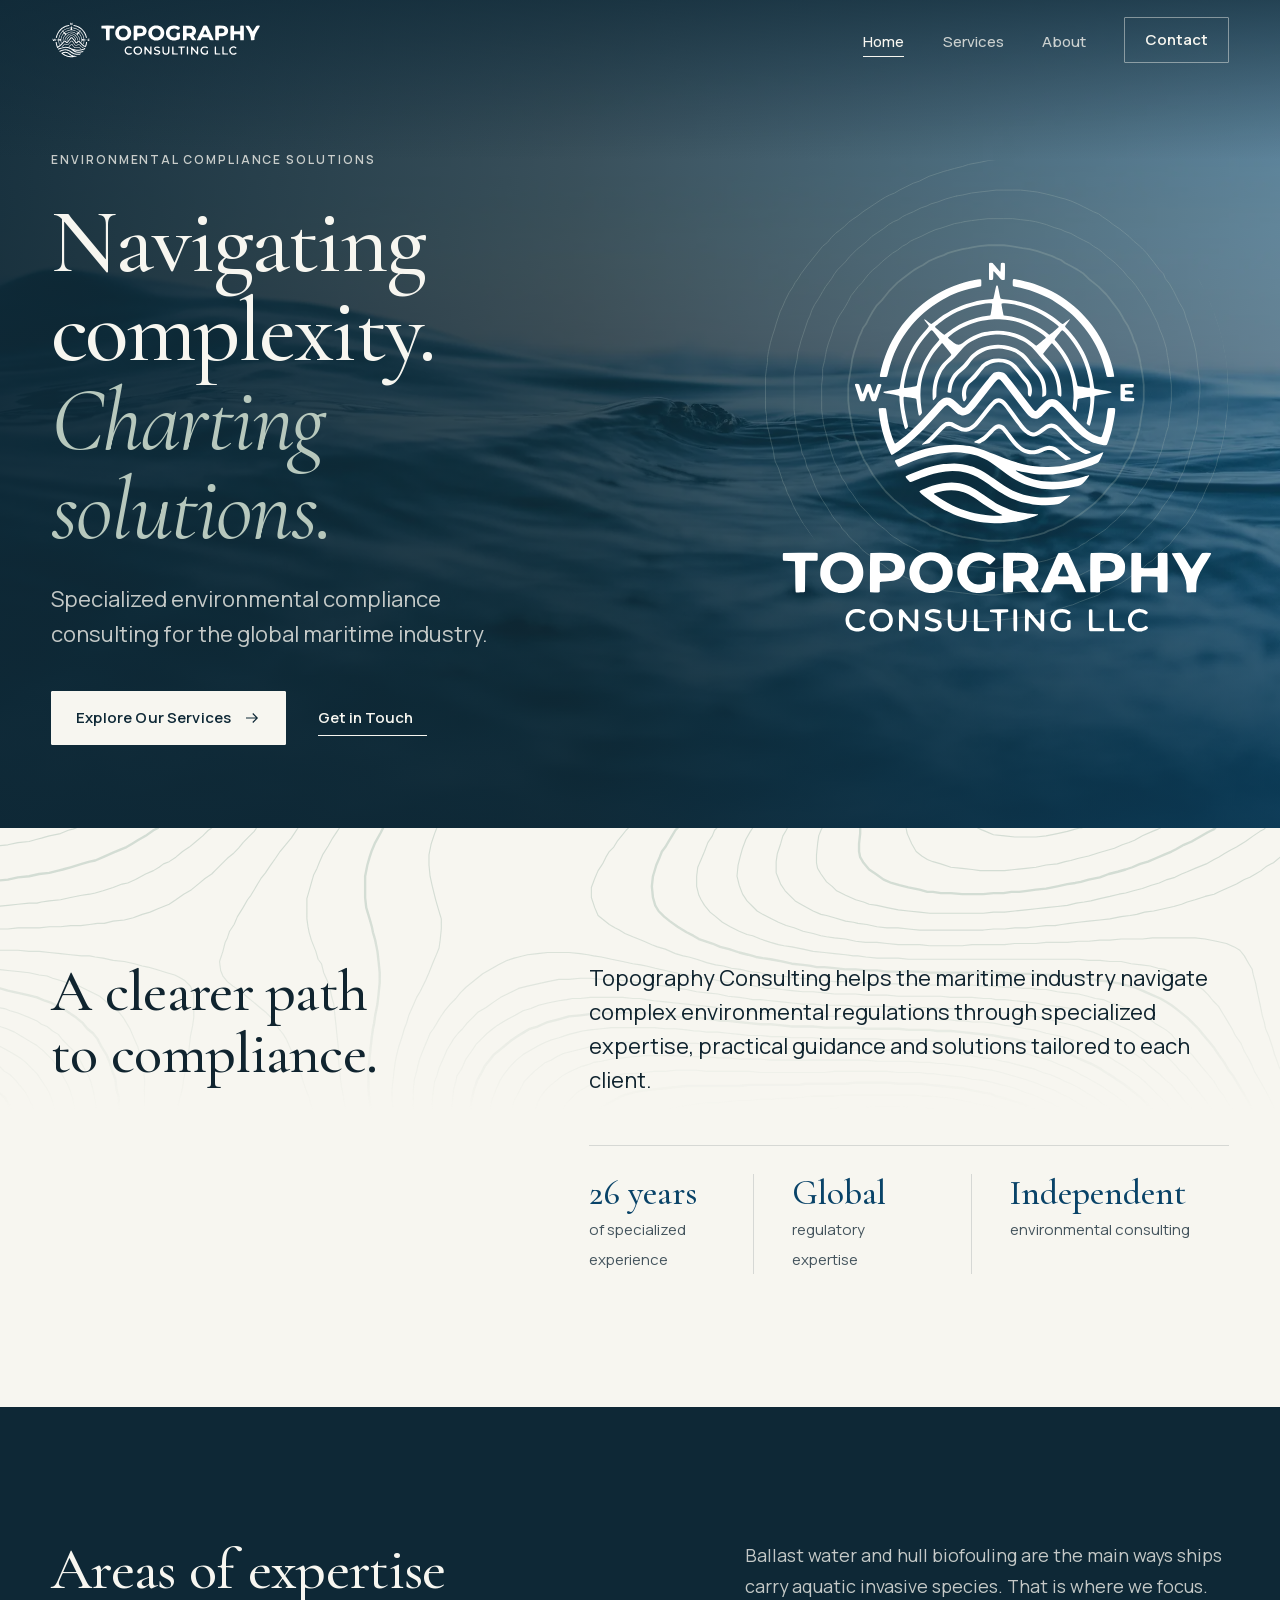
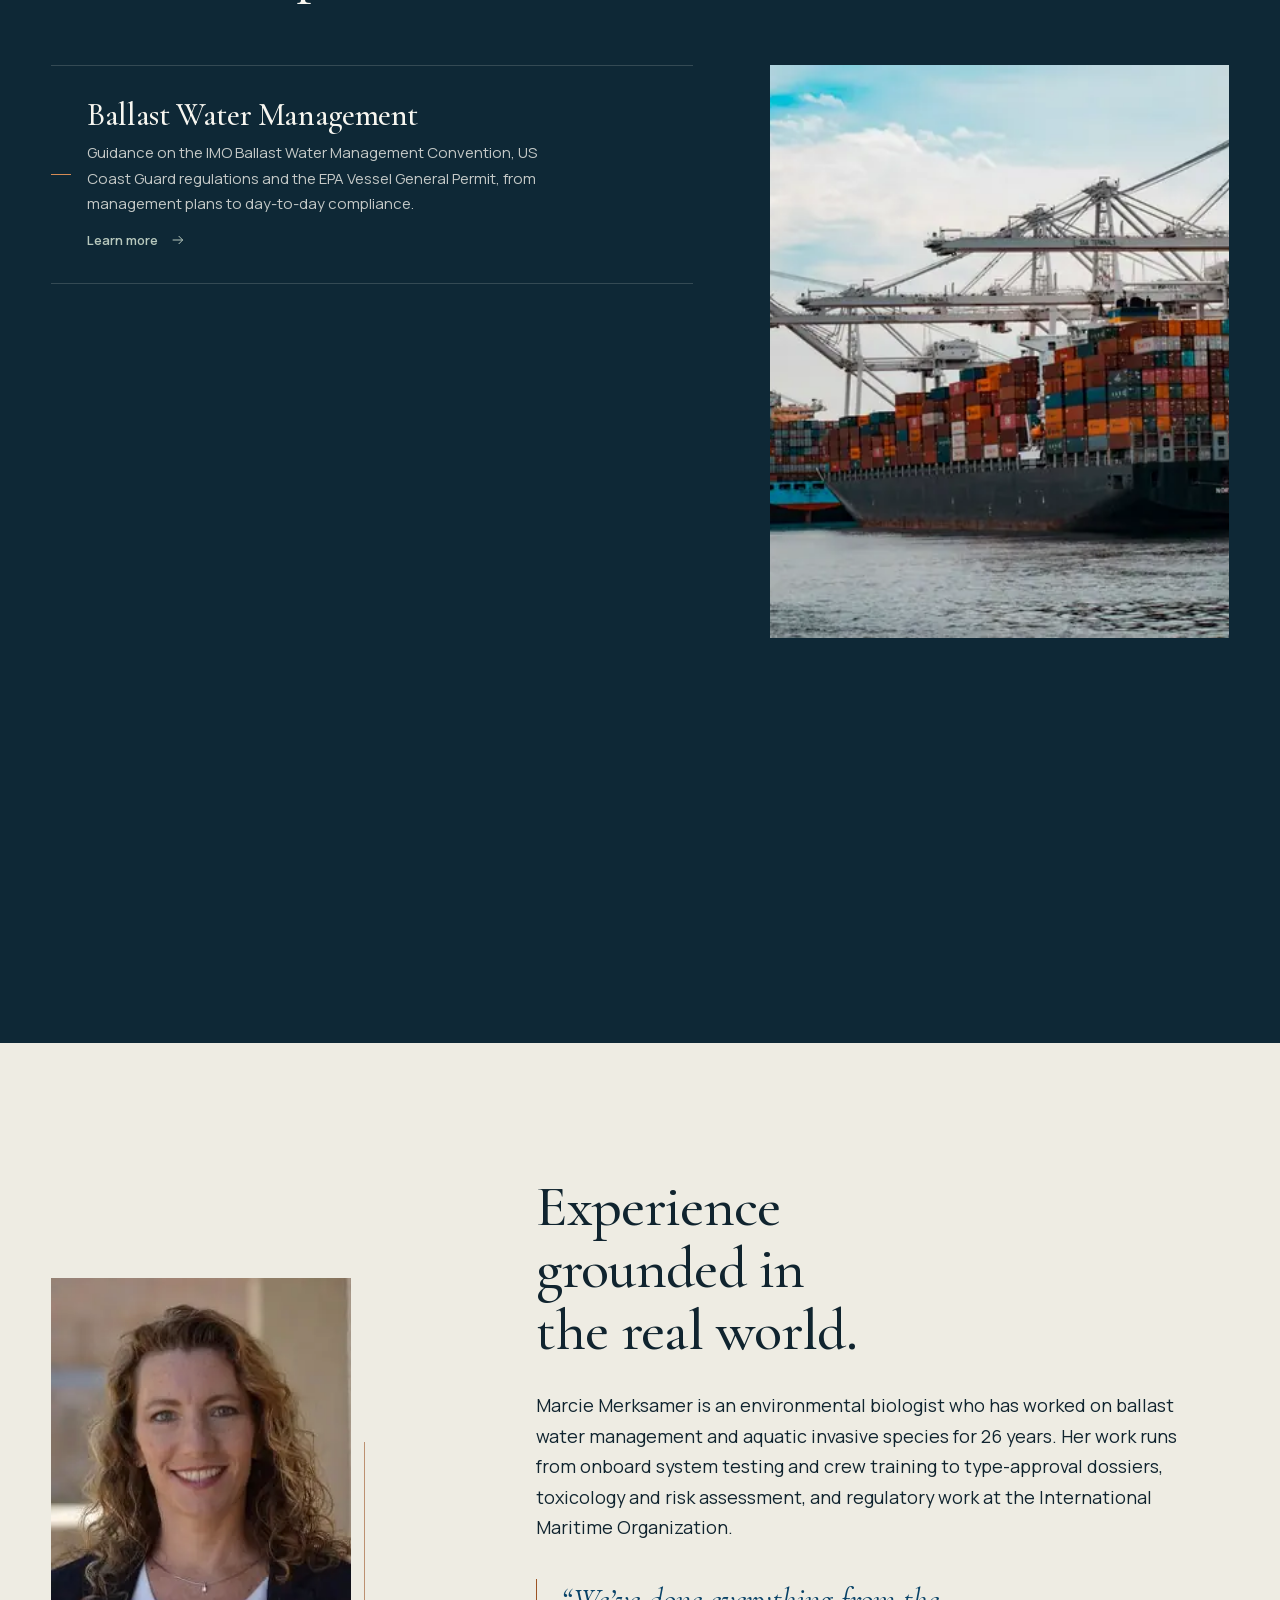
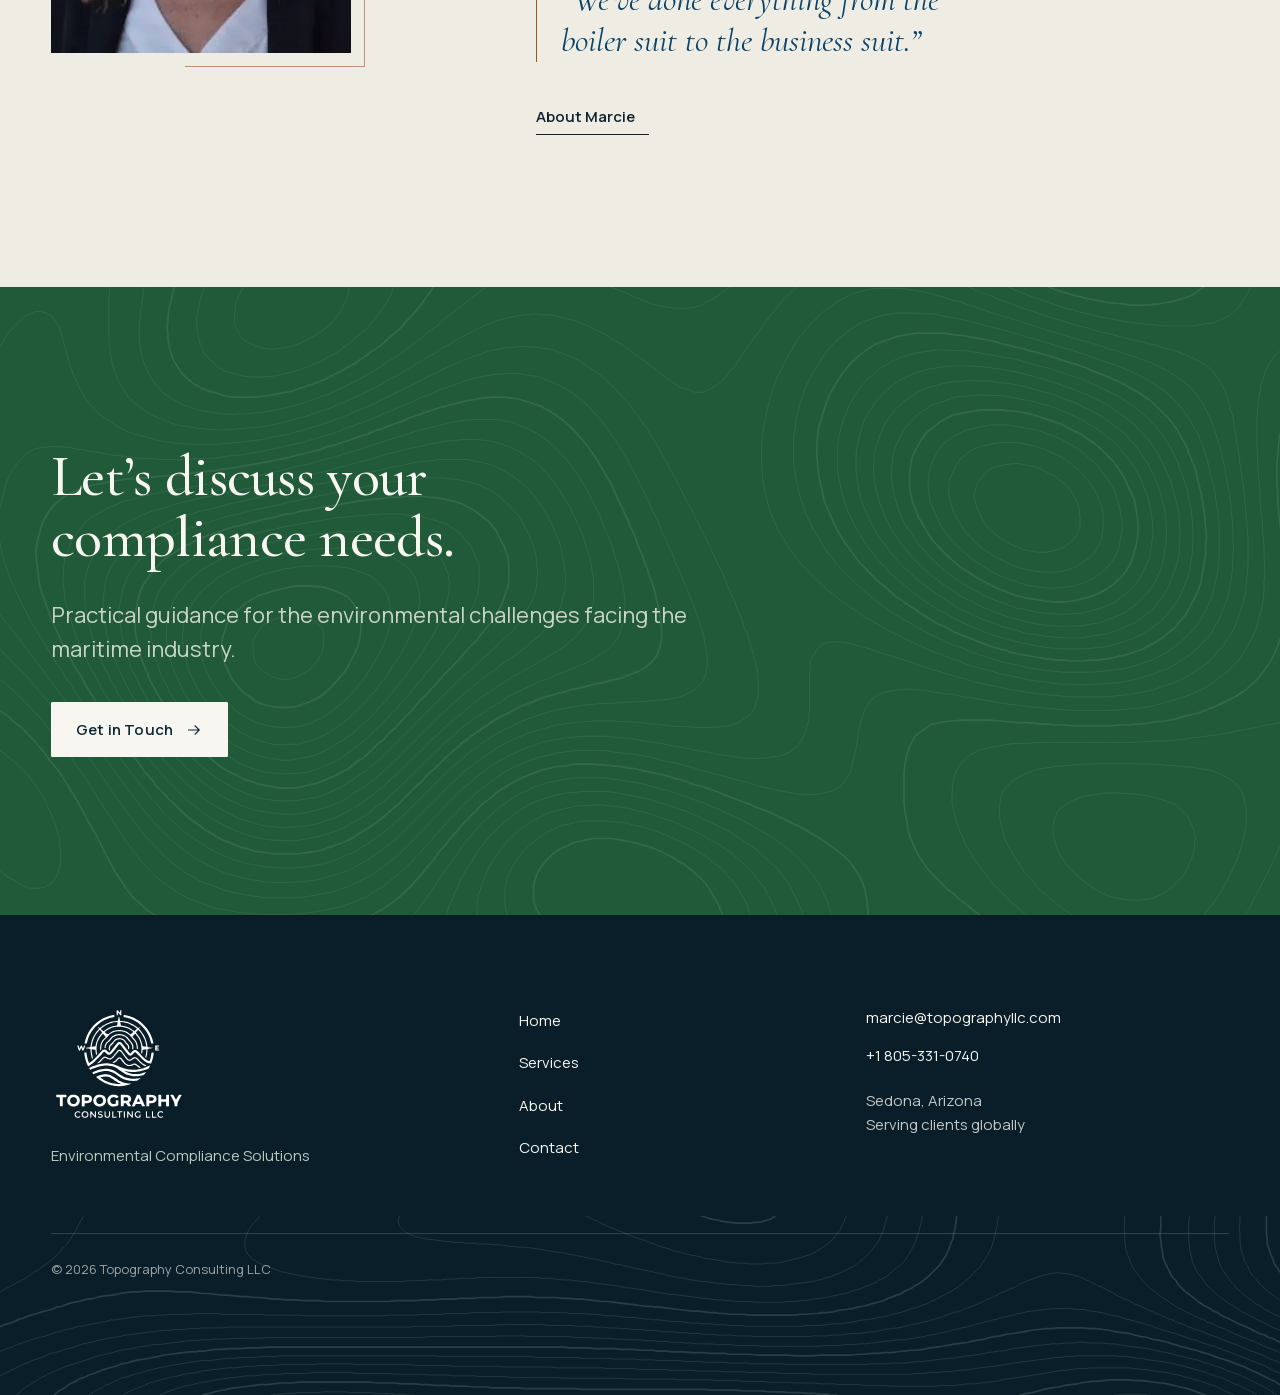
==== commit c383d751: "draft_1 Redesign of the Topography Consulting site on the existing static build: - New design system" ====
--- a/site/index.html
+++ b/site/index.html
@@ -3,273 +3,173 @@
 <head>
 <meta charset="utf-8">
 <meta name="viewport" content="width=device-width, initial-scale=1">
-<title>Topography Consulting | Ballast Water & Biofouling Compliance</title>
-<meta name="description" content="Specialized maritime environmental compliance consulting for ballast water management and biofouling management — IMO, USCG and EPA requirements, compliance programs and BWMS approvals.">
-<link rel="canonical" href="https://www.topographyllc.com/">
+<title>Topography Consulting | Maritime Environmental Compliance</title>
+<meta name="description" content="Ballast water management, biofouling management and maritime environmental compliance consulting. IMO, USCG and EPA expertise from an independent consultant with 26 years in the field.">
+<meta name="robots" content="noindex, nofollow">
+<meta property="og:image" content="assets/logo/og-logo.png">
 <meta name="theme-color" content="#0E2836">
 <meta property="og:type" content="website">
 <meta property="og:site_name" content="Topography Consulting LLC">
-<meta property="og:title" content="Topography Consulting | Ballast Water & Biofouling Compliance">
-<meta property="og:description" content="Specialized maritime environmental compliance consulting for ballast water management and biofouling management — IMO, USCG and EPA requirements, compliance programs and BWMS approvals.">
-<meta property="og:url" content="https://www.topographyllc.com/">
-<meta property="og:image" content="https://www.topographyllc.com/assets/img/hero-wave.jpg">
+<meta property="og:title" content="Topography Consulting | Maritime Environmental Compliance">
+<meta property="og:description" content="Ballast water management, biofouling management and maritime environmental compliance consulting. IMO, USCG and EPA expertise from an independent consultant with 26 years in the field.">
 <meta name="twitter:card" content="summary_large_image">
 <link rel="icon" href="favicon.svg" type="image/svg+xml">
 <link rel="icon" href="favicon.ico" sizes="any">
 <link rel="apple-touch-icon" href="apple-touch-icon.png">
-<link rel="preconnect" href="https://fonts.googleapis.com"><link rel="preconnect" href="https://fonts.gstatic.com" crossorigin><link href="https://fonts.googleapis.com/css2?family=Fraunces:ital,opsz,wght@0,9..144,300..500;1,9..144,300..500&family=IBM+Plex+Mono:wght@400;500&family=Inter:wght@400;500;600&family=Montserrat:wght@500;700&display=swap" rel="stylesheet">
+<link rel="preload" href="assets/fonts/cormorant-garamond-latin.woff2" as="font" type="font/woff2" crossorigin>
+<link rel="preload" href="assets/fonts/manrope-latin.woff2" as="font" type="font/woff2" crossorigin>
+<link rel="preload" as="image" type="image/webp" href="assets/img/opt/ocean-surface-1200.webp" imagesrcset="assets/img/opt/ocean-surface-640.webp 640w, assets/img/opt/ocean-surface-1200.webp 1200w, assets/img/opt/ocean-surface-2000.webp 2000w" imagesizes="100vw" fetchpriority="high">
 <link rel="stylesheet" href="assets/css/styles.css">
-<script type="application/ld+json">
-{"@context":"https://schema.org","@type":"ProfessionalService","name":"Topography Consulting LLC","slogan":"Environmental Compliance Solutions",
-"url":"https://www.topographyllc.com/","logo":"https://www.topographyllc.com/assets/logo/og-logo.png","email":"marcie@topographyllc.com","telephone":"+1-805-331-0740",
-"address":{"@type":"PostalAddress","postOfficeBoxNumber":"20014","addressLocality":"Sedona","addressRegion":"AZ","postalCode":"86341","addressCountry":"US"},
-"areaServed":"Worldwide","founder":{"@type":"Person","name":"Marcie M. Merksamer","jobTitle":"Founder"},
-"knowsAbout":["Ballast water management","IMO Ballast Water Management Convention","US Coast Guard ballast water regulations","EPA Vessel General Permit","Biofouling management","Hull biofouling","Aquatic invasive species","Marine biosecurity","Maritime environmental compliance"]}
-</script>
+<script>document.documentElement.classList.replace("no-js","js")</script>
+<script type="application/ld+json">{"@context":"https://schema.org","@type":"ProfessionalService","name":"Topography Consulting LLC","slogan":"Environmental Compliance Solutions","email":"marcie@topographyllc.com","telephone":"+1-805-331-0740","address":{"@type":"PostalAddress","addressLocality":"Sedona","addressRegion":"AZ","addressCountry":"US"},"areaServed":"Worldwide","founder":{"@type":"Person","name":"Marcie M. Merksamer"},"knowsAbout":["Maritime environmental compliance","Ballast water management","IMO Ballast Water Management Convention","US Coast Guard ballast water regulations","EPA Vessel General Permit","Biofouling management","Hull biofouling","Aquatic invasive species","Marine biosecurity"]}</script>
 </head>
 <body>
 <a class="skip-link" href="#main">Skip to content</a>
-<header class="site-header">
-  <div class="wrap">
-    <a class="brand" href="index.html" aria-label="Topography Consulting LLC — home">
-      <img class="logo-light" src="assets/logo/Topography-Icon-White-Knockout.svg" alt="" width="46" height="46">
-      <img class="logo-dark" src="assets/logo/Topography-Icon-Color.svg" alt="" width="46" height="46">
-      <span class="brand-text"><strong>TOPOGRAPHY</strong><span>CONSULTING LLC</span></span>
+<header class="site-header" data-header>
+  <div class="wrap site-header__inner">
+    <a class="brand" href="index.html" aria-label="Topography Consulting LLC, home">
+      <img src="assets/logo/Topography-Lockup-Horizontal-White.svg" alt="" width="886" height="170">
     </a>
-    <button class="nav-toggle" aria-label="Open menu" aria-expanded="false" aria-controls="site-nav"><span></span><span></span><span></span></button>
+    <button class="nav-toggle" type="button" aria-expanded="false" aria-controls="site-nav">
+      <span class="visually-hidden">Menu</span><i aria-hidden="true"></i><i aria-hidden="true"></i>
+    </button>
     <nav class="nav" id="site-nav" aria-label="Primary">
-      <a href="services.html">Services</a>
-      <a href="services.html#approach">Approach</a>
-      <a href="about.html">About</a>
-      <a class="btn" href="contact.html">Contact</a>
+      <ul>
+        <li><a href="index.html" aria-current="page">Home</a></li>
+        <li><a href="services.html">Services</a></li>
+        <li><a href="about.html">About</a></li>
+      </ul>
+      <a class="btn btn--line nav__cta" href="contact.html">Contact</a>
     </nav>
   </div>
 </header>
-<div class="gauge" aria-hidden="true"><div class="gauge__track"><i class="gauge__mark"></i></div><span class="gauge__val">DEPTH 0000 M</span></div>
 
 <main id="main">
-<section class="hero on-dark">
-  <div class="hero__media"><img data-parallax="0.12" src="assets/img/hero-wave.jpg" alt="An ocean swell rising at dusk beneath copper-lit clouds" width="2400" height="1600" fetchpriority="high"></div>
-  <div class="contours" aria-hidden="true"></div>
-  <div class="wrap hero__inner">
-    <div class="hero-in">
-      <p class="label">Environmental Compliance Solutions</p>
-      <h1 class="display">Charting a clear course to <em>compliance.</em></h1>
-      <div class="hero__row">
-        <p class="lede mb-0">Specialized consulting in ballast water and biofouling management, helping the maritime industry meet global biosecurity regulations and control the spread of aquatic invasive species.</p>
-        <div class="hero__actions">
-          <a class="btn" href="services.html">Explore services <svg viewBox="0 0 24 24" fill="none" stroke="currentColor" stroke-width="1.5" aria-hidden="true"><path d="M4 12h15M13 6l6 6-6 6"/></svg></a>
-          <a class="btn btn--ghost" href="contact.html">Start a conversation</a>
-        </div>
+<section class="hero hero--home on-dark" data-hero>
+  <div class="hero__media"><picture><source type="image/webp" srcset="assets/img/opt/ocean-surface-640.webp 640w, assets/img/opt/ocean-surface-1200.webp 1200w, assets/img/opt/ocean-surface-2000.webp 2000w" sizes="100vw"><img src="assets/img/ocean-surface.jpg" alt="" width="2000" height="1333" fetchpriority="high" decoding="async" style="object-position:50% 70%"></picture></div>
+  <div class="hero__field" aria-hidden="true"><div class="hero__rings" data-rings></div></div>
+  <div class="wrap hero__grid">
+    <div class="hero__copy">
+      <p class="eyebrow">Environmental Compliance Solutions</p>
+      <h1 class="display">Navigating complexity. <em>Charting solutions.</em></h1>
+      <p class="hero__lede">Specialized environmental compliance consulting for the global maritime industry.</p>
+      <div class="actions">
+        <a class="btn" href="services.html">Explore Our Services <svg class="i-arrow" viewBox="0 0 24 24" width="18" height="18" fill="none" stroke="currentColor" stroke-width="1.5" aria-hidden="true" focusable="false"><path d="M4 12h15M13 6l6 6-6 6"/></svg></a>
+        <a class="link" href="contact.html">Get in Touch</a>
       </div>
-      <div class="hero__meta coord">
-        <span>IMO &middot; USCG &middot; EPA &middot; Classification societies</span>
-        <span class="scroll-cue"><i></i>Scroll</span>
+    </div>
+    <div class="hero__mark"><svg class="mark" viewBox="147.8 194.2 728.6 635.0" role="img" aria-labelledby="mark-title" data-mark data-anim="pending"><title id="mark-title">Topography Consulting LLC</title><g class="mark__art" fill="#FFFFFF" fill-rule="evenodd"><g class="mark__g" data-g="waves"><path d="M390.75 580.60 Q390.25 581.25 390.50 581.75 Q390.75 582.25 392.50 583.88 Q394.25 585.50 401.00 590.92 Q407.75 596.35 413.88 600.47 Q420.00 604.60 424.75 607.40 Q429.50 610.20 434.00 612.45 Q438.50 614.70 444.62 617.30 Q450.75 619.90 456.50 621.88 Q462.25 623.85 470.62 625.92 Q479.00 628.00 485.25 629.00 Q491.50 630.00 496.50 630.50 Q501.50 631.00 507.88 631.12 Q514.25 631.25 518.00 631.12 Q521.75 631.00 527.00 630.50 Q532.25 630.00 538.75 628.95 Q545.25 627.90 551.62 626.38 Q558.00 624.85 566.75 621.78 Q575.50 618.70 576.03 618.22 Q576.55 617.75 576.50 617.53 Q576.45 617.30 576.10 617.15 Q575.75 617.00 570.00 616.75 Q564.25 616.50 560.25 616.00 Q556.25 615.50 550.38 614.42 Q544.50 613.35 540.62 612.35 Q536.75 611.35 531.75 609.53 Q526.75 607.70 520.88 604.95 Q515.00 602.20 511.88 600.40 Q508.75 598.60 496.50 590.25 Q484.25 581.90 478.88 578.60 Q473.50 575.30 469.62 573.47 Q465.75 571.65 461.00 570.20 Q456.25 568.75 453.50 568.25 Q450.75 567.75 445.88 567.38 Q441.00 567.00 435.50 567.38 Q430.00 567.75 427.00 568.25 Q424.00 568.75 419.50 569.83 Q415.00 570.90 410.38 572.40 Q405.75 573.90 398.50 576.93 Q391.25 579.95 390.75 580.60Z M413.10 585.12 L412.95 584.75 L414.48 583.95 Q416.00 583.15 418.88 582.28 Q421.75 581.40 427.25 580.33 Q432.75 579.25 440.12 579.25 Q447.50 579.25 452.38 580.30 Q457.25 581.35 459.88 582.32 Q462.50 583.30 466.50 585.30 Q470.50 587.30 475.50 590.47 Q480.50 593.65 485.50 597.28 Q490.50 600.90 495.50 604.12 Q500.50 607.35 506.12 610.65 Q511.75 613.95 515.75 615.88 Q519.75 617.80 520.08 618.25 L520.40 618.70 L518.83 618.97 Q517.25 619.25 512.25 619.25 Q507.25 619.25 501.12 618.88 Q495.00 618.50 486.00 616.92 Q477.00 615.35 469.50 613.38 Q462.00 611.40 455.00 608.68 Q448.00 605.95 442.25 603.20 Q436.50 600.45 428.88 595.90 Q421.25 591.35 417.25 588.42 Q413.25 585.50 413.10 585.12Z"/><path d="M368.75 557.55 Q368.50 558.00 368.88 558.88 Q369.25 559.75 371.95 562.88 Q374.65 566.00 375.33 566.38 Q376.00 566.75 388.00 561.95 Q400.00 557.15 406.25 555.28 Q412.50 553.40 420.00 551.83 Q427.50 550.25 431.88 549.75 Q436.25 549.25 442.00 549.25 Q447.75 549.25 451.38 549.62 Q455.00 550.00 458.50 550.70 Q462.00 551.40 466.62 552.78 Q471.25 554.15 475.00 555.72 Q478.75 557.30 481.12 558.55 Q483.50 559.80 489.00 563.22 Q494.50 566.65 504.25 573.62 Q514.00 580.60 519.25 583.78 Q524.50 586.95 529.38 589.45 Q534.25 591.95 538.12 593.53 Q542.00 595.10 546.38 596.47 Q550.75 597.85 557.75 599.42 Q564.75 601.00 568.25 601.50 Q571.75 602.00 576.88 602.38 Q582.00 602.75 588.38 602.75 Q594.75 602.75 601.38 602.15 Q608.00 601.55 609.88 600.57 Q611.75 599.60 615.00 597.32 Q618.25 595.05 622.25 591.90 Q626.25 588.75 626.62 588.12 Q627.00 587.50 626.85 587.28 Q626.70 587.05 626.22 587.03 Q625.75 587.00 621.00 587.88 Q616.25 588.75 608.38 589.62 Q600.50 590.50 590.38 590.62 Q580.25 590.75 572.25 589.75 Q564.25 588.75 559.12 587.55 Q554.00 586.35 548.25 584.38 Q542.50 582.40 537.12 579.93 Q531.75 577.45 524.12 572.65 Q516.50 567.85 507.00 561.00 Q497.50 554.15 493.38 551.72 Q489.25 549.30 485.75 547.55 Q482.25 545.80 479.50 544.60 Q476.75 543.40 473.12 542.15 Q469.50 540.90 465.50 539.93 Q461.50 538.95 457.75 538.35 Q454.00 537.75 449.88 537.50 Q445.75 537.25 438.50 537.50 Q431.25 537.75 427.75 538.25 Q424.25 538.75 417.25 540.22 Q410.25 541.70 404.88 543.28 Q399.50 544.85 390.62 548.12 Q381.75 551.40 375.38 554.25 Q369.00 557.10 368.75 557.55Z"/><path d="M351.90 533.12 Q351.75 533.75 353.92 537.50 Q356.10 541.25 356.58 541.83 Q357.05 542.40 357.52 542.55 Q358.00 542.70 369.25 537.93 Q380.50 533.15 389.25 530.15 Q398.00 527.15 405.12 525.25 Q412.25 523.35 421.62 521.80 Q431.00 520.25 436.75 519.88 Q442.50 519.50 449.00 519.75 Q455.50 520.00 460.38 520.62 Q465.25 521.25 470.38 522.33 Q475.50 523.40 478.38 524.28 Q481.25 525.15 484.12 526.22 Q487.00 527.30 492.12 529.80 Q497.25 532.30 501.25 534.85 Q505.25 537.40 513.50 543.62 Q521.75 549.85 529.38 555.22 Q537.00 560.60 541.75 563.20 Q546.50 565.80 550.38 567.62 Q554.25 569.45 560.38 571.53 Q566.50 573.60 574.50 575.30 Q582.50 577.00 587.75 577.50 Q593.00 578.00 599.88 578.00 Q606.75 578.00 612.25 577.50 Q617.75 577.00 626.50 575.40 Q635.25 573.80 639.62 572.62 Q644.00 571.45 646.75 568.72 Q649.50 566.00 652.78 562.00 Q656.05 558.00 656.50 557.03 Q656.95 556.05 656.72 555.82 Q656.50 555.60 656.00 555.65 Q655.50 555.70 648.12 558.00 Q640.75 560.30 636.25 561.42 Q631.75 562.55 625.88 563.65 Q620.00 564.75 613.62 565.38 Q607.25 566.00 598.25 565.88 Q589.25 565.75 585.25 565.25 Q581.25 564.75 577.75 564.05 Q574.25 563.35 569.12 561.85 Q564.00 560.35 557.50 557.53 Q551.00 554.70 546.88 552.28 Q542.75 549.85 542.10 549.20 L541.45 548.55 L542.10 548.40 Q542.75 548.25 545.75 549.03 Q548.75 549.80 558.12 551.53 Q567.50 553.25 570.25 553.62 Q573.00 554.00 579.00 554.38 Q585.00 554.75 588.88 554.75 Q592.75 554.75 599.62 554.38 Q606.50 554.00 616.38 552.40 Q626.25 550.80 635.62 548.32 Q645.00 545.85 653.12 542.97 Q661.25 540.10 665.88 538.07 Q670.50 536.05 671.20 535.40 Q671.90 534.75 672.93 533.00 Q673.95 531.25 676.60 525.75 Q679.25 520.25 679.10 519.95 Q678.95 519.65 678.60 519.62 Q678.25 519.60 670.75 523.03 Q663.25 526.45 655.38 529.53 Q647.50 532.60 642.88 534.10 Q638.25 535.60 630.88 537.45 Q623.50 539.30 617.62 540.40 Q611.75 541.50 605.62 542.12 Q599.50 542.75 589.25 542.62 Q579.00 542.50 571.75 541.62 Q564.50 540.75 558.75 539.55 Q553.00 538.35 547.25 536.85 Q541.50 535.35 534.62 533.10 Q527.75 530.85 509.00 523.25 Q490.25 515.65 482.25 513.28 Q474.25 510.90 468.88 509.95 Q463.50 509.00 459.00 508.50 Q454.50 508.00 446.88 507.88 Q439.25 507.75 429.62 508.75 Q420.00 509.75 412.50 511.33 Q405.00 512.90 400.00 514.30 Q395.00 515.70 388.38 517.80 Q381.75 519.90 374.88 522.60 Q368.00 525.30 360.50 528.55 Q353.00 531.80 352.52 532.15 Q352.05 532.50 351.90 533.12Z"/></g><g class="mark__g" data-g="mountains"><path d="M476.77 502.88 Q476.30 503.30 476.42 503.62 Q476.55 503.95 476.90 504.15 Q477.25 504.35 480.38 505.17 Q483.50 506.00 484.12 505.95 Q484.75 505.90 486.00 505.35 Q487.25 504.80 489.62 503.33 Q492.00 501.85 494.50 499.92 Q497.00 498.00 502.38 492.25 Q507.75 486.50 509.38 485.08 Q511.00 483.65 512.25 483.00 Q513.50 482.35 514.62 482.30 Q515.75 482.25 517.00 482.80 Q518.25 483.35 519.88 484.80 Q521.50 486.25 527.10 493.88 Q532.70 501.50 535.85 505.25 Q539.00 509.00 542.38 512.15 Q545.75 515.30 549.50 517.62 Q553.25 519.95 555.88 520.90 Q558.50 521.85 560.88 522.30 Q563.25 522.75 567.00 522.88 Q570.75 523.00 573.50 522.45 Q576.25 521.90 583.25 519.15 Q590.25 516.40 591.25 516.20 Q592.25 516.00 594.38 516.00 Q596.50 516.00 598.25 516.53 Q600.00 517.05 602.38 518.47 Q604.75 519.90 612.12 525.85 Q619.50 531.80 620.25 532.03 Q621.00 532.25 624.25 531.58 Q627.50 530.90 627.80 530.58 Q628.10 530.25 627.67 529.67 Q627.25 529.10 624.25 527.10 Q621.25 525.10 614.38 519.50 Q607.50 513.90 605.75 512.85 Q604.00 511.80 601.62 510.88 Q599.25 509.95 596.75 509.67 Q594.25 509.40 591.62 509.65 Q589.00 509.90 582.25 512.75 Q575.50 515.60 572.62 516.17 Q569.75 516.75 566.50 516.62 Q563.25 516.50 560.00 515.47 Q556.75 514.45 553.88 512.78 Q551.00 511.10 549.38 509.80 Q547.75 508.50 545.50 506.25 Q543.25 504.00 540.60 500.88 Q537.95 497.75 532.90 490.75 Q527.85 483.75 525.67 481.38 Q523.50 479.00 522.12 478.02 Q520.75 477.05 519.00 476.40 Q517.25 475.75 514.75 475.85 Q512.25 475.95 510.12 476.90 Q508.00 477.85 506.00 479.42 Q504.00 481.00 501.75 483.62 Q499.50 486.25 495.50 490.12 Q491.50 494.00 488.50 496.17 Q485.50 498.35 481.38 500.40 Q477.25 502.45 476.77 502.88Z"/><path d="M394.73 506.75 L394.20 507.50 L394.48 507.75 Q394.75 508.00 399.75 506.80 Q404.75 505.60 406.00 504.98 Q407.25 504.35 409.25 502.55 Q411.25 500.75 420.25 491.25 Q429.25 481.75 430.62 480.67 Q432.00 479.60 433.25 479.00 Q434.50 478.40 436.25 478.33 Q438.00 478.25 438.75 478.45 Q439.50 478.65 446.38 482.33 Q453.25 486.00 455.88 486.75 Q458.50 487.50 461.62 487.50 Q464.75 487.50 466.25 487.20 Q467.75 486.90 470.00 485.92 Q472.25 484.95 475.38 482.73 Q478.50 480.50 481.12 477.88 Q483.75 475.25 495.38 460.75 Q507.00 446.25 509.25 444.33 Q511.50 442.40 513.25 441.83 Q515.00 441.25 516.62 441.90 Q518.25 442.55 519.75 443.77 Q521.25 445.00 523.53 447.75 Q525.80 450.50 536.22 464.88 Q546.65 479.25 548.20 481.12 Q549.75 483.00 552.00 485.38 Q554.25 487.75 556.00 489.17 Q557.75 490.60 559.50 491.67 Q561.25 492.75 562.88 493.42 Q564.50 494.10 566.38 494.55 Q568.25 495.00 569.38 495.00 Q570.50 495.00 572.00 494.67 Q573.50 494.35 576.38 493.10 Q579.25 491.85 584.50 487.88 Q589.75 483.90 591.62 482.85 Q593.50 481.80 594.88 481.40 Q596.25 481.00 598.00 481.20 Q599.75 481.40 601.50 482.25 Q603.25 483.10 605.00 484.42 Q606.75 485.75 615.50 495.00 Q624.25 504.25 628.00 507.62 Q631.75 511.00 634.88 513.33 Q638.00 515.65 642.50 518.18 Q647.00 520.70 649.88 521.85 Q652.75 523.00 655.88 521.78 Q659.00 520.55 659.25 520.15 Q659.50 519.75 659.12 519.25 Q658.75 518.75 655.62 517.47 Q652.50 516.20 649.25 514.58 Q646.00 512.95 641.62 510.12 Q637.25 507.30 632.50 503.02 Q627.75 498.75 619.88 490.25 Q612.00 481.75 609.12 479.45 Q606.25 477.15 604.00 476.15 Q601.75 475.15 600.12 474.83 Q598.50 474.50 597.25 474.50 Q596.00 474.50 593.25 475.25 Q590.50 476.00 588.38 477.20 Q586.25 478.40 581.50 482.12 Q576.75 485.85 575.12 486.75 Q573.50 487.65 571.88 488.08 Q570.25 488.50 569.50 488.50 Q568.75 488.50 567.38 488.17 Q566.00 487.85 564.75 487.28 Q563.50 486.70 561.50 485.23 Q559.50 483.75 557.62 481.88 Q555.75 480.00 552.60 476.00 Q549.45 472.00 543.03 463.00 Q536.60 454.00 531.92 448.00 Q527.25 442.00 524.75 439.70 Q522.25 437.40 520.50 436.52 Q518.75 435.65 517.25 435.33 Q515.75 435.00 514.50 435.00 Q513.25 435.00 511.88 435.33 Q510.50 435.65 508.75 436.52 Q507.00 437.40 506.00 438.20 Q505.00 439.00 500.62 444.00 Q496.25 449.00 487.62 460.00 Q479.00 471.00 476.75 473.25 Q474.50 475.50 471.50 477.60 Q468.50 479.70 466.00 480.48 Q463.50 481.25 461.38 481.12 Q459.25 481.00 457.38 480.48 Q455.50 479.95 450.88 477.25 Q446.25 474.55 444.12 473.62 Q442.00 472.70 439.88 472.23 Q437.75 471.75 436.38 471.75 Q435.00 471.75 433.12 472.20 Q431.25 472.65 429.38 473.65 Q427.50 474.65 425.75 476.08 Q424.00 477.50 417.25 484.88 Q410.50 492.25 406.38 496.25 Q402.25 500.25 398.75 503.12 Q395.25 506.00 394.73 506.75Z"/><path d="M697.70 452.75 Q697.65 451.00 697.33 450.67 Q697.00 450.35 695.50 450.17 Q694.00 450.00 690.50 450.12 Q687.00 450.25 686.45 450.62 Q685.90 451.00 684.83 459.75 Q683.75 468.50 683.15 471.75 Q682.55 475.00 680.95 481.25 Q679.35 487.50 677.90 491.50 Q676.45 495.50 675.97 495.75 Q675.50 496.00 674.12 495.80 Q672.75 495.60 667.62 493.58 Q662.50 491.55 659.50 489.70 Q656.50 487.85 652.88 484.92 Q649.25 482.00 641.00 473.62 Q632.75 465.25 624.75 456.38 Q616.75 447.50 612.75 443.62 Q608.75 439.75 606.62 438.40 Q604.50 437.05 601.50 436.40 Q598.50 435.75 595.75 436.33 Q593.00 436.90 591.75 437.47 Q590.50 438.05 588.62 439.40 Q586.75 440.75 580.62 447.38 Q574.50 454.00 573.62 454.58 Q572.75 455.15 572.12 455.02 Q571.50 454.90 569.88 453.33 Q568.25 451.75 547.75 425.12 Q527.25 398.50 525.12 396.90 Q523.00 395.30 521.25 394.58 Q519.50 393.85 517.88 393.55 Q516.25 393.25 514.75 393.25 Q513.25 393.25 511.50 393.58 Q509.75 393.90 508.25 394.60 Q506.75 395.30 504.62 397.02 Q502.50 398.75 483.75 422.62 Q465.00 446.50 463.62 447.80 Q462.25 449.10 460.88 449.65 Q459.50 450.20 458.12 449.65 Q456.75 449.10 451.25 443.92 Q445.75 438.75 443.00 436.85 Q440.25 434.95 437.62 434.23 Q435.00 433.50 432.75 433.62 Q430.50 433.75 428.88 434.35 Q427.25 434.95 425.38 436.23 Q423.50 437.50 421.38 439.62 Q419.25 441.75 408.12 454.25 Q397.00 466.75 390.38 473.38 Q383.75 480.00 376.38 486.88 Q369.00 493.75 362.25 499.02 Q355.50 504.30 354.00 505.25 Q352.50 506.20 351.92 505.98 Q351.35 505.75 350.23 503.25 Q349.10 500.75 347.25 495.38 Q345.40 490.00 344.30 486.00 Q343.20 482.00 341.60 474.25 Q340.00 466.50 339.05 458.62 Q338.10 450.75 337.55 450.38 Q337.00 450.00 332.50 450.00 Q328.00 450.00 327.23 450.38 Q326.45 450.75 326.35 451.88 Q326.25 453.00 327.00 459.50 Q327.75 466.00 328.83 471.75 Q329.90 477.50 331.40 483.75 Q332.90 490.00 335.27 497.12 Q337.65 504.25 339.72 509.50 Q341.80 514.75 343.67 518.75 Q345.55 522.75 345.90 523.22 Q346.25 523.70 346.75 523.85 Q347.25 524.00 352.75 520.45 Q358.25 516.90 362.12 514.10 Q366.00 511.30 370.75 507.40 Q375.50 503.50 382.12 497.62 Q388.75 491.75 397.75 482.75 Q406.75 473.75 417.38 461.62 Q428.00 449.50 430.00 447.77 Q432.00 446.05 433.00 445.70 Q434.00 445.35 435.00 445.85 Q436.00 446.35 437.75 447.80 Q439.50 449.25 443.75 453.38 Q448.00 457.50 449.75 458.73 Q451.50 459.95 452.88 460.53 Q454.25 461.10 455.75 461.42 Q457.25 461.75 458.88 461.75 Q460.50 461.75 462.50 461.33 Q464.50 460.90 466.62 459.75 Q468.75 458.60 471.12 456.42 Q473.50 454.25 476.12 451.12 Q478.75 448.00 494.62 427.75 Q510.50 407.50 512.12 406.30 Q513.75 405.10 515.00 405.10 Q516.25 405.10 517.62 406.05 Q519.00 407.00 537.10 430.75 Q555.20 454.50 558.38 458.25 Q561.55 462.00 563.15 463.30 Q564.75 464.60 565.75 465.20 Q566.75 465.80 568.62 466.40 Q570.50 467.00 572.62 467.00 Q574.75 467.00 576.38 466.48 Q578.00 465.95 579.75 464.85 Q581.50 463.75 588.38 456.50 Q595.25 449.25 596.00 448.73 Q596.75 448.20 597.50 448.00 Q598.25 447.80 599.12 448.05 Q600.00 448.30 601.50 449.40 Q603.00 450.50 605.00 452.38 Q607.00 454.25 619.50 467.88 Q632.00 481.50 634.62 484.12 Q637.25 486.75 641.50 490.50 Q645.75 494.25 647.75 495.80 Q649.75 497.35 653.00 499.40 Q656.25 501.45 659.75 503.03 Q663.25 504.60 666.75 505.70 Q670.25 506.80 675.75 507.77 Q681.25 508.75 682.62 508.70 Q684.00 508.65 684.62 507.95 Q685.25 507.25 688.05 498.88 Q690.85 490.50 692.32 484.62 Q693.80 478.75 695.28 470.75 Q696.75 462.75 697.25 458.62 Q697.75 454.50 697.70 452.75Z"/></g><g class="mark__g" data-g="summit"><path d="M566.42 417.50 Q565.85 414.75 564.90 412.50 Q563.95 410.25 562.78 408.38 Q561.60 406.50 557.17 401.62 Q552.75 396.75 548.88 391.38 Q545.00 386.00 542.50 383.50 Q540.00 381.00 536.88 378.90 Q533.75 376.80 530.25 375.35 Q526.75 373.90 522.88 373.08 Q519.00 372.25 514.88 372.25 Q510.75 372.25 506.88 372.98 Q503.00 373.70 500.38 374.62 Q497.75 375.55 494.75 377.22 Q491.75 378.90 489.38 380.95 Q487.00 383.00 481.12 390.50 Q475.25 398.00 469.50 403.38 Q463.75 408.75 462.58 410.38 Q461.40 412.00 460.47 413.62 Q459.55 415.25 458.72 417.50 Q457.90 419.75 457.45 422.50 Q457.00 425.25 457.00 427.62 Q457.00 430.00 457.48 432.88 Q457.95 435.75 458.38 437.00 Q458.80 438.25 459.27 438.98 Q459.75 439.70 460.50 439.75 Q461.25 439.80 462.85 437.65 Q464.45 435.50 463.98 432.38 Q463.50 429.25 463.50 427.25 Q463.50 425.25 463.95 422.75 Q464.40 420.25 465.77 417.25 Q467.15 414.25 468.20 413.02 Q469.25 411.80 472.75 408.90 Q476.25 406.00 478.12 404.12 Q480.00 402.25 484.50 396.25 Q489.00 390.25 491.12 388.00 Q493.25 385.75 494.62 384.70 Q496.00 383.65 498.88 382.10 Q501.75 380.55 505.88 379.40 Q510.00 378.25 514.25 378.25 Q518.50 378.25 521.12 378.73 Q523.75 379.20 527.25 380.62 Q530.75 382.05 532.38 383.10 Q534.00 384.15 537.25 387.20 Q540.50 390.25 544.22 395.38 Q547.95 400.50 551.85 404.88 Q555.75 409.25 556.85 410.75 Q557.95 412.25 558.78 414.12 Q559.60 416.00 560.17 418.25 Q560.75 420.50 560.58 424.62 Q560.40 428.75 561.20 430.00 Q562.00 431.25 563.00 431.88 Q564.00 432.50 564.38 432.35 Q564.75 432.20 565.25 431.48 Q565.75 430.75 566.38 428.12 Q567.00 425.50 567.00 422.88 Q567.00 420.25 566.42 417.50Z"/><path d="M435.08 418.62 Q434.25 424.50 434.35 424.88 Q434.45 425.25 434.85 425.58 Q435.25 425.90 437.12 426.20 Q439.00 426.50 439.58 426.25 Q440.15 426.00 440.58 422.25 Q441.00 418.50 441.70 415.62 Q442.40 412.75 443.42 410.00 Q444.45 407.25 446.05 404.50 Q447.65 401.75 450.08 399.00 Q452.50 396.25 456.75 392.88 Q461.00 389.50 463.00 387.50 Q465.00 385.50 468.62 380.50 Q472.25 375.50 475.12 372.50 Q478.00 369.50 481.75 366.90 Q485.50 364.30 489.88 362.20 Q494.25 360.10 497.00 359.25 Q499.75 358.40 505.25 357.58 Q510.75 356.75 515.62 356.88 Q520.50 357.00 526.12 358.20 Q531.75 359.40 534.88 360.60 Q538.00 361.80 540.00 362.80 Q542.00 363.80 545.62 366.27 Q549.25 368.75 553.00 372.50 Q556.75 376.25 561.12 382.00 Q565.50 387.75 570.28 393.00 Q575.05 398.25 576.75 400.88 Q578.45 403.50 579.90 407.00 Q581.35 410.50 582.05 413.50 Q582.75 416.50 583.12 420.62 Q583.50 424.75 583.22 428.50 Q582.95 432.25 583.22 432.60 Q583.50 432.95 585.62 431.95 Q587.75 430.95 588.40 430.35 Q589.05 429.75 589.28 428.50 Q589.50 427.25 589.50 423.88 Q589.50 420.50 589.12 417.38 Q588.75 414.25 587.92 411.00 Q587.10 407.75 585.95 405.00 Q584.80 402.25 583.57 400.12 Q582.35 398.00 579.55 394.38 Q576.75 390.75 573.50 387.38 Q570.25 384.00 565.25 377.38 Q560.25 370.75 557.88 368.38 Q555.50 366.00 553.38 364.33 Q551.25 362.65 547.88 360.47 Q544.50 358.30 539.50 356.10 Q534.50 353.90 531.25 353.02 Q528.00 352.15 523.75 351.45 Q519.50 350.75 513.88 350.75 Q508.25 350.75 502.38 351.83 Q496.50 352.90 491.88 354.60 Q487.25 356.30 483.75 358.22 Q480.25 360.15 476.75 362.83 Q473.25 365.50 471.50 367.25 Q469.75 369.00 464.00 376.25 Q458.25 383.50 453.62 387.38 Q449.00 391.25 446.75 393.50 Q444.50 395.75 443.45 397.12 Q442.40 398.50 440.35 402.25 Q438.30 406.00 437.10 409.38 Q435.90 412.75 435.08 418.62Z"/></g><g class="mark__g" data-g="compass"><path d="M692.20 425.55 L692.40 425.30 L691.58 424.85 Q690.75 424.40 679.12 422.35 Q667.50 420.30 666.50 420.02 Q665.50 419.75 665.08 419.38 Q664.65 419.00 663.83 412.88 Q663.00 406.75 661.90 401.12 Q660.80 395.50 658.70 388.38 Q656.60 381.25 653.78 374.38 Q650.95 367.50 648.33 362.38 Q645.70 357.25 642.12 351.50 Q638.55 345.75 633.40 339.12 Q628.25 332.50 623.55 327.38 Q618.85 322.25 618.97 321.62 Q619.10 321.00 622.65 316.50 Q626.20 312.00 626.33 311.40 L626.45 310.80 L625.60 311.08 Q624.75 311.35 620.38 314.75 Q616.00 318.15 615.38 318.30 Q614.75 318.45 609.38 314.17 Q604.00 309.90 599.25 306.52 Q594.50 303.15 588.62 299.72 Q582.75 296.30 576.50 293.42 Q570.25 290.55 565.00 288.60 Q559.75 286.65 553.00 284.80 Q546.25 282.95 540.38 281.85 Q534.50 280.75 526.38 279.92 Q518.25 279.10 517.70 278.30 Q517.15 277.50 515.40 268.25 Q513.65 259.00 513.40 258.55 Q513.15 258.10 512.58 257.88 Q512.00 257.65 511.55 257.88 Q511.10 258.10 510.78 258.80 Q510.45 259.50 508.55 268.88 Q506.65 278.25 506.33 278.65 Q506.00 279.05 497.62 279.90 Q489.25 280.75 485.12 281.48 Q481.00 282.20 475.50 283.55 Q470.00 284.90 463.88 286.97 Q457.75 289.05 450.12 292.42 Q442.50 295.80 437.50 298.60 Q432.50 301.40 429.25 303.52 Q426.00 305.65 417.62 312.05 Q409.25 318.45 408.75 318.28 Q408.25 318.10 404.12 314.98 Q400.00 311.85 398.95 311.38 L397.90 310.90 L397.97 311.45 Q398.05 312.00 401.33 316.12 Q404.60 320.25 405.03 321.25 Q405.45 322.25 400.85 327.12 Q396.25 332.00 391.08 338.75 Q385.90 345.50 383.10 349.75 Q380.30 354.00 377.05 360.12 Q373.80 366.25 370.35 374.62 Q366.90 383.00 365.52 387.62 Q364.15 392.25 362.45 400.25 Q360.75 408.25 360.05 413.75 Q359.35 419.25 358.67 419.80 Q358.00 420.35 346.88 422.25 Q335.75 424.15 334.88 424.42 Q334.00 424.70 333.73 425.10 L333.45 425.50 L333.85 425.80 Q334.25 426.10 335.62 426.45 Q337.00 426.80 347.00 428.60 Q357.00 430.40 357.83 430.95 Q358.65 431.50 358.83 432.00 Q359.00 432.50 359.00 435.25 Q359.00 438.00 359.38 442.25 Q359.75 446.50 361.27 456.00 Q362.80 465.50 364.97 473.62 Q367.15 481.75 367.50 482.48 Q367.85 483.20 368.42 483.23 Q369.00 483.25 370.55 481.85 Q372.10 480.45 372.30 479.60 Q372.50 478.75 371.48 474.75 Q370.45 470.75 368.35 460.00 Q366.25 449.25 365.75 442.12 Q365.25 435.00 365.35 434.00 Q365.45 433.00 365.73 432.70 Q366.00 432.40 366.50 432.33 Q367.00 432.25 375.62 433.80 Q384.25 435.35 384.73 435.67 Q385.20 436.00 385.48 436.62 Q385.75 437.25 386.25 442.62 Q386.75 448.00 387.85 454.38 Q388.95 460.75 389.35 461.40 Q389.75 462.05 390.12 462.10 Q390.50 462.15 390.88 461.92 Q391.25 461.70 392.58 460.23 Q393.90 458.75 394.20 458.00 Q394.50 457.25 393.25 448.88 Q392.00 440.50 391.88 431.50 Q391.75 422.50 392.50 416.25 Q393.25 410.00 394.33 405.00 Q395.40 400.00 397.60 393.62 Q399.80 387.25 401.50 383.38 Q403.20 379.50 406.42 373.88 Q409.65 368.25 412.17 364.62 Q414.70 361.00 419.60 355.12 Q424.50 349.25 425.12 348.77 Q425.75 348.30 426.38 348.65 Q427.00 349.00 433.55 357.25 Q440.10 365.50 440.35 366.12 Q440.60 366.75 438.67 368.88 Q436.75 371.00 432.62 374.75 Q428.50 378.50 426.35 381.12 Q424.20 383.75 422.12 386.88 Q420.05 390.00 418.30 393.50 Q416.55 397.00 414.72 402.38 Q412.90 407.75 411.83 414.88 Q410.75 422.00 410.88 428.75 Q411.00 435.50 411.20 436.50 Q411.40 437.50 411.70 437.73 Q412.00 437.95 412.65 437.60 Q413.30 437.25 414.95 435.12 Q416.60 433.00 416.78 432.12 Q416.95 431.25 416.98 425.75 Q417.00 420.25 417.73 415.88 Q418.45 411.50 419.80 406.88 Q421.15 402.25 423.22 397.75 Q425.30 393.25 426.72 391.00 Q428.15 388.75 430.33 386.00 Q432.50 383.25 434.25 381.50 Q436.00 379.75 440.38 376.00 Q444.75 372.25 451.75 363.88 Q458.75 355.50 461.50 353.10 Q464.25 350.70 466.62 349.05 Q469.00 347.40 471.62 345.85 Q474.25 344.30 478.75 342.22 Q483.25 340.15 486.12 339.17 Q489.00 338.20 493.12 337.23 Q497.25 336.25 501.88 335.62 Q506.50 335.00 509.50 334.88 Q512.50 334.75 516.12 334.88 Q519.75 335.00 523.38 335.50 Q527.00 336.00 530.12 336.70 Q533.25 337.40 537.38 338.65 Q541.50 339.90 544.75 341.22 Q548.00 342.55 552.00 344.67 Q556.00 346.80 559.25 349.00 Q562.50 351.20 565.00 353.35 Q567.50 355.50 570.38 358.50 Q573.25 361.50 578.88 368.38 Q584.50 375.25 588.75 379.62 Q593.00 384.00 595.72 388.00 Q598.45 392.00 600.53 396.38 Q602.60 400.75 603.97 405.38 Q605.35 410.00 606.05 413.88 Q606.75 417.75 607.05 423.50 Q607.35 429.25 607.80 429.83 Q608.25 430.40 610.12 431.45 Q612.00 432.50 612.42 432.25 Q612.85 432.00 613.05 431.38 Q613.25 430.75 613.25 427.00 Q613.25 423.25 613.00 420.25 Q612.75 417.25 611.80 411.75 Q610.85 406.25 609.28 401.50 Q607.70 396.75 606.45 394.00 Q605.20 391.25 603.15 387.88 Q601.10 384.50 598.30 381.00 Q595.50 377.50 590.62 372.38 Q585.75 367.25 585.12 366.25 Q584.50 365.25 584.70 364.75 Q584.90 364.25 590.70 357.00 Q596.50 349.75 597.25 349.08 Q598.00 348.40 598.75 348.70 Q599.50 349.00 604.90 355.50 Q610.30 362.00 613.38 366.88 Q616.45 371.75 618.95 376.38 Q621.45 381.00 623.45 385.50 Q625.45 390.00 626.40 392.75 Q627.35 395.50 628.92 402.00 Q630.50 408.50 631.50 417.25 Q632.50 426.00 632.38 431.62 Q632.25 437.25 631.50 443.25 Q630.75 449.25 630.92 450.75 Q631.10 452.25 632.80 454.10 Q634.50 455.95 634.88 456.10 Q635.25 456.25 635.53 456.10 Q635.80 455.95 636.78 451.23 Q637.75 446.50 638.12 441.88 Q638.50 437.25 639.00 436.35 Q639.50 435.45 648.50 433.92 Q657.50 432.40 658.05 432.70 Q658.60 433.00 658.67 437.00 Q658.75 441.00 658.12 446.62 Q657.50 452.25 655.92 460.12 Q654.35 468.00 653.55 470.88 Q652.75 473.75 652.95 474.60 Q653.15 475.45 654.58 476.62 Q656.00 477.80 656.75 477.88 Q657.50 477.95 657.92 477.23 Q658.35 476.50 660.17 469.25 Q662.00 462.00 663.00 456.00 Q664.00 450.00 664.60 440.88 Q665.20 431.75 665.47 431.48 Q665.75 431.20 667.00 430.83 Q668.25 430.45 679.00 428.50 Q689.75 426.55 690.88 426.17 Q692.00 425.80 692.20 425.55Z M613.38 328.70 Q614.25 327.90 615.12 328.33 Q616.00 328.75 618.12 330.88 Q620.25 333.00 624.05 337.38 Q627.85 341.75 632.22 348.12 Q636.60 354.50 640.03 360.38 Q643.45 366.25 646.55 373.38 Q649.65 380.50 651.60 386.62 Q653.55 392.75 654.92 398.62 Q656.30 404.50 656.90 408.00 Q657.50 411.50 657.78 414.75 Q658.05 418.00 657.78 418.23 Q657.50 418.45 650.12 417.48 Q642.75 416.50 641.00 416.15 Q639.25 415.80 638.78 415.52 Q638.30 415.25 637.05 409.12 Q635.80 403.00 634.82 399.38 Q633.85 395.75 631.97 390.38 Q630.10 385.00 628.40 381.12 Q626.70 377.25 624.83 373.62 Q622.95 370.00 619.90 365.25 Q616.85 360.50 612.92 355.38 Q609.00 350.25 605.83 346.62 Q602.65 343.00 602.78 342.38 Q602.90 341.75 607.70 335.62 Q612.50 329.50 613.38 328.70Z M409.38 327.97 Q410.00 327.90 411.00 328.83 Q412.00 329.75 416.77 335.88 Q421.55 342.00 421.55 342.62 Q421.55 343.25 418.02 347.12 Q414.50 351.00 411.33 355.12 Q408.15 359.25 405.10 364.00 Q402.05 368.75 399.55 373.38 Q397.05 378.00 395.35 381.88 Q393.65 385.75 391.77 391.38 Q389.90 397.00 388.92 400.88 Q387.95 404.75 387.23 409.25 Q386.50 413.75 386.23 414.50 Q385.95 415.25 385.23 415.67 Q384.50 416.10 376.50 417.42 Q368.50 418.75 367.50 418.67 Q366.50 418.60 366.27 418.30 Q366.05 418.00 366.02 417.12 Q366.00 416.25 366.50 412.62 Q367.00 409.00 368.70 400.88 Q370.40 392.75 372.27 386.88 Q374.15 381.00 377.67 373.00 Q381.20 365.00 384.30 359.75 Q387.40 354.50 391.17 349.00 Q394.95 343.50 399.73 337.88 Q404.50 332.25 406.62 330.15 Q408.75 328.05 409.38 327.97Z M435.17 339.88 Q435.05 339.50 435.52 338.88 Q436.00 338.25 439.75 335.35 Q443.50 332.45 447.75 329.75 Q452.00 327.05 457.25 324.30 Q462.50 321.55 467.88 319.35 Q473.25 317.15 478.00 315.77 Q482.75 314.40 488.75 313.20 Q494.75 312.00 499.25 311.50 Q503.75 311.00 507.88 310.88 Q512.00 310.75 516.00 310.88 Q520.00 311.00 525.62 311.62 Q531.25 312.25 537.88 313.73 Q544.50 315.20 548.75 316.55 Q553.00 317.90 560.25 321.22 Q567.50 324.55 572.12 327.22 Q576.75 329.90 581.38 333.33 Q586.00 336.75 587.25 337.88 Q588.50 339.00 588.67 339.38 Q588.85 339.75 588.42 340.38 Q588.00 341.00 581.25 346.58 Q574.50 352.15 574.00 352.27 Q573.50 352.40 569.00 348.80 Q564.50 345.20 561.75 343.30 Q559.00 341.40 555.75 339.60 Q552.50 337.80 547.50 335.72 Q542.50 333.65 539.75 332.77 Q537.00 331.90 531.88 330.83 Q526.75 329.75 522.00 329.25 Q517.25 328.75 511.12 328.88 Q505.00 329.00 501.00 329.50 Q497.00 330.00 492.62 330.98 Q488.25 331.95 481.50 334.45 Q474.75 336.95 469.25 340.20 Q463.75 343.45 457.62 348.48 Q451.50 353.50 444.12 347.62 Q436.75 341.75 436.02 341.00 Q435.30 340.25 435.17 339.88Z M519.20 287.50 Q519.15 286.25 519.70 285.88 Q520.25 285.50 524.50 285.75 Q528.75 286.00 534.62 287.00 Q540.50 288.00 545.75 289.20 Q551.00 290.40 558.75 292.97 Q566.50 295.55 573.00 298.55 Q579.50 301.55 587.38 306.35 Q595.25 311.15 600.88 315.45 Q606.50 319.75 607.75 320.88 Q609.00 322.00 609.17 322.62 Q609.35 323.25 602.05 329.20 Q594.75 335.15 594.25 335.08 Q593.75 335.00 590.12 332.08 Q586.50 329.15 580.88 325.40 Q575.25 321.65 571.00 319.35 Q566.75 317.05 563.38 315.55 Q560.00 314.05 556.88 312.85 Q553.75 311.65 548.88 310.17 Q544.00 308.70 539.62 307.73 Q535.25 306.75 529.00 305.77 Q522.75 304.80 522.42 304.40 Q522.10 304.00 520.67 296.38 Q519.25 288.75 519.20 287.50Z M504.30 285.88 Q504.85 286.25 503.80 293.25 Q502.75 300.25 502.33 302.12 Q501.90 304.00 501.58 304.45 Q501.25 304.90 495.12 305.83 Q489.00 306.75 484.38 307.80 Q479.75 308.85 474.88 310.38 Q470.00 311.90 464.88 313.97 Q459.75 316.05 456.12 317.80 Q452.50 319.55 449.50 321.35 Q446.50 323.15 443.12 325.40 Q439.75 327.65 435.00 331.30 Q430.25 334.95 429.75 335.00 Q429.25 335.05 428.62 334.70 Q428.00 334.35 422.50 329.92 Q417.00 325.50 415.85 324.25 Q414.70 323.00 414.85 322.50 Q415.00 322.00 416.38 320.75 Q417.75 319.50 423.88 314.92 Q430.00 310.35 436.88 306.20 Q443.75 302.05 449.75 299.17 Q455.75 296.30 461.50 294.22 Q467.25 292.15 472.38 290.67 Q477.50 289.20 486.25 287.60 Q495.00 286.00 499.38 285.75 Q503.75 285.50 504.30 285.88Z"/></g><g class="mark__g" data-g="ring"><path d="M487.23 248.80 Q486.95 248.10 485.60 247.93 Q484.25 247.75 481.12 248.25 Q478.00 248.75 469.12 250.82 Q460.25 252.90 452.00 255.77 Q443.75 258.65 437.62 261.30 Q431.50 263.95 425.25 267.25 Q419.00 270.55 412.38 274.72 Q405.75 278.90 400.88 282.58 Q396.00 286.25 389.75 291.62 Q383.50 297.00 379.88 300.62 Q376.25 304.25 369.60 312.12 Q362.95 320.00 359.55 324.75 Q356.15 329.50 351.58 337.12 Q347.00 344.75 343.52 352.12 Q340.05 359.50 336.97 367.75 Q333.90 376.00 331.92 382.88 Q329.95 389.75 328.98 394.62 Q328.00 399.50 328.15 400.35 Q328.30 401.20 329.27 401.48 Q330.25 401.75 334.25 401.62 Q338.25 401.50 338.98 401.12 Q339.70 400.75 341.42 393.50 Q343.15 386.25 345.65 378.50 Q348.15 370.75 350.35 365.50 Q352.55 360.25 355.30 354.75 Q358.05 349.25 361.47 343.50 Q364.90 337.75 369.30 331.62 Q373.70 325.50 377.73 320.62 Q381.75 315.75 387.00 310.38 Q392.25 305.00 396.50 301.25 Q400.75 297.50 406.25 293.33 Q411.75 289.15 418.75 284.72 Q425.75 280.30 432.25 276.92 Q438.75 273.55 445.25 270.85 Q451.75 268.15 455.88 266.75 Q460.00 265.35 467.88 263.28 Q475.75 261.20 480.25 260.45 Q484.75 259.70 485.88 259.33 Q487.00 258.95 487.25 258.48 Q487.50 258.00 487.50 253.75 Q487.50 249.50 487.23 248.80Z"/><path d="M537.65 247.85 Q537.30 248.05 537.03 249.27 Q536.75 250.50 536.75 254.12 Q536.75 257.75 537.12 258.48 Q537.50 259.20 542.88 260.20 Q548.25 261.20 556.12 263.30 Q564.00 265.40 569.88 267.47 Q575.75 269.55 582.50 272.55 Q589.25 275.55 593.75 277.92 Q598.25 280.30 605.25 284.72 Q612.25 289.15 618.88 294.20 Q625.50 299.25 629.88 303.38 Q634.25 307.50 638.88 312.25 Q643.50 317.00 649.17 324.25 Q654.85 331.50 658.35 336.88 Q661.85 342.25 664.78 347.38 Q667.70 352.50 669.95 357.12 Q672.20 361.75 674.90 368.62 Q677.60 375.50 679.60 382.12 Q681.60 388.75 682.97 394.75 Q684.35 400.75 684.92 401.12 Q685.50 401.50 690.25 401.50 Q695.00 401.50 695.45 401.25 Q695.90 401.00 696.05 400.62 Q696.20 400.25 695.50 396.38 Q694.80 392.50 693.32 386.75 Q691.85 381.00 689.88 374.88 Q687.90 368.75 685.18 362.25 Q682.45 355.75 679.70 350.12 Q676.95 344.50 673.53 338.62 Q670.10 332.75 665.45 326.12 Q660.80 319.50 655.28 312.88 Q649.75 306.25 645.25 301.62 Q640.75 297.00 633.50 290.85 Q626.25 284.70 621.00 280.92 Q615.75 277.15 610.50 273.85 Q605.25 270.55 598.12 266.80 Q591.00 263.05 583.38 259.97 Q575.75 256.90 570.12 255.02 Q564.50 253.15 555.25 250.95 Q546.00 248.75 543.12 248.25 Q540.25 247.75 539.12 247.70 Q538.00 247.65 537.65 247.85Z"/><path d="M289.52 412.50 Q289.05 412.75 288.97 413.38 Q288.90 414.00 292.65 425.75 Q296.40 437.50 296.85 438.33 Q297.30 439.15 298.15 439.45 Q299.00 439.75 300.88 439.75 Q302.75 439.75 303.55 439.35 Q304.35 438.95 306.35 432.98 Q308.35 427.00 309.05 425.60 L309.75 424.20 L310.02 424.35 Q310.30 424.50 312.72 431.60 Q315.15 438.70 315.83 439.10 Q316.50 439.50 318.75 439.50 Q321.00 439.50 321.83 439.00 Q322.65 438.50 326.65 426.50 Q330.65 414.50 330.55 413.65 Q330.45 412.80 328.23 412.52 Q326.00 412.25 325.17 412.65 Q324.35 413.05 321.98 420.15 Q319.60 427.25 319.20 427.77 L318.80 428.30 L318.10 426.77 Q317.40 425.25 315.42 419.50 Q313.45 413.75 312.98 413.23 Q312.50 412.70 310.25 412.60 Q308.00 412.50 307.30 412.88 Q306.60 413.25 304.12 420.38 Q301.65 427.50 301.33 427.83 L301.00 428.15 L300.67 427.83 Q300.35 427.50 298.03 420.38 Q295.70 413.25 295.35 412.95 Q295.00 412.65 294.25 412.45 Q293.50 412.25 291.75 412.25 Q290.00 412.25 289.52 412.50Z"/><path d="M726.55 413.10 Q726.25 412.70 725.62 412.48 Q725.00 412.25 716.12 412.38 Q707.25 412.50 706.78 412.75 Q706.30 413.00 706.15 413.38 Q706.00 413.75 706.00 425.88 Q706.00 438.00 706.17 438.45 Q706.35 438.90 708.80 439.20 Q711.25 439.50 716.12 439.55 Q721.00 439.60 723.50 439.55 Q726.00 439.50 726.58 439.23 Q727.15 438.95 727.33 438.48 Q727.50 438.00 727.50 436.62 Q727.50 435.25 727.12 434.62 Q726.75 434.00 721.25 434.00 Q715.75 434.00 714.62 433.80 Q713.50 433.60 713.12 433.05 Q712.75 432.50 712.83 431.12 Q712.90 429.75 713.20 429.35 Q713.50 428.95 718.75 428.73 Q724.00 428.50 724.42 428.25 Q724.85 428.00 725.05 427.38 Q725.25 426.75 725.20 425.50 Q725.15 424.25 724.58 423.67 Q724.00 423.10 719.25 423.05 Q714.50 423.00 714.00 422.83 Q713.50 422.65 713.12 421.95 Q712.75 421.25 712.83 420.00 Q712.90 418.75 713.58 418.38 Q714.25 418.00 720.12 417.90 Q726.00 417.80 726.30 417.52 Q726.60 417.25 726.80 416.50 Q727.00 415.75 726.92 414.62 Q726.85 413.50 726.55 413.10Z"/><path d="M500.27 222.43 Q499.80 222.60 499.65 222.93 Q499.50 223.25 499.50 235.50 Q499.50 247.75 499.67 248.23 Q499.85 248.70 500.67 248.98 Q501.50 249.25 503.00 249.25 Q504.50 249.25 505.17 248.88 Q505.85 248.50 506.05 246.50 Q506.25 244.50 506.25 240.38 Q506.25 236.25 506.40 235.90 Q506.55 235.55 506.77 235.50 Q507.00 235.45 507.75 236.10 Q508.50 236.75 513.50 242.68 Q518.50 248.60 519.38 248.93 Q520.25 249.25 521.62 249.25 Q523.00 249.25 523.47 249.07 Q523.95 248.90 524.22 248.32 Q524.50 247.75 524.62 236.00 Q524.75 224.25 524.47 223.50 Q524.20 222.75 523.72 222.50 Q523.25 222.25 521.25 222.25 Q519.25 222.25 518.60 222.62 Q517.95 223.00 517.85 229.00 Q517.75 235.00 517.38 235.57 L517.00 236.15 L511.25 229.38 Q505.50 222.60 505.00 222.43 Q504.50 222.25 502.62 222.25 Q500.75 222.25 500.27 222.43Z"/></g></g><path class="mark__route" d="M512.5 648 C 505 606 520 566 512.5 528 S 505 456 512.5 418 S 520 330 512.5 268" pathLength="1"/><g class="mark__word" fill="#FFFFFF" fill-rule="evenodd"><path d="M689.75 766.17 Q689.25 766.35 688.88 767.05 Q688.50 767.75 688.60 783.88 Q688.70 800.00 689.35 800.38 Q690.00 800.75 700.50 800.75 Q711.00 800.75 711.50 800.58 Q712.00 800.40 712.33 799.95 Q712.65 799.50 712.70 798.38 Q712.75 797.25 712.58 796.75 Q712.40 796.25 711.95 795.97 Q711.50 795.70 703.50 795.60 Q695.50 795.50 695.03 795.25 Q694.55 795.00 694.40 794.62 Q694.25 794.25 694.25 780.88 Q694.25 767.50 694.15 767.12 Q694.05 766.75 693.65 766.42 Q693.25 766.10 691.75 766.05 Q690.25 766.00 689.75 766.17ZM658.88 766.18 Q657.00 766.20 656.62 766.85 Q656.25 767.50 656.35 783.75 Q656.45 800.00 657.10 800.38 Q657.75 800.75 668.62 800.65 Q679.50 800.55 679.83 800.15 Q680.15 799.75 680.20 798.38 Q680.25 797.00 680.08 796.55 Q679.90 796.10 679.45 795.88 Q679.00 795.65 671.12 795.58 Q663.25 795.50 662.78 795.25 Q662.30 795.00 662.15 794.62 Q662.00 794.25 662.00 781.12 Q662.00 768.00 661.80 767.38 Q661.60 766.75 661.17 766.45 Q660.75 766.15 658.88 766.18ZM557.25 766.28 Q556.50 766.55 556.25 767.03 Q556.00 767.50 556.00 783.50 Q556.00 799.50 556.15 799.88 Q556.30 800.25 556.78 800.50 Q557.25 800.75 558.62 800.83 Q560.00 800.90 560.70 800.65 Q561.40 800.40 561.62 799.95 Q561.85 799.50 561.92 789.12 Q562.00 778.75 562.38 778.38 L562.75 778.00 L571.88 789.00 Q581.00 800.00 581.75 800.38 Q582.50 800.75 584.12 800.60 Q585.75 800.45 586.00 799.97 Q586.25 799.50 586.25 783.50 Q586.25 767.50 586.10 767.12 Q585.95 766.75 585.47 766.42 Q585.00 766.10 583.62 766.05 Q582.25 766.00 581.75 766.12 Q581.25 766.25 580.92 766.62 Q580.60 767.00 580.55 777.62 Q580.50 788.25 580.35 788.60 Q580.20 788.95 579.97 789.00 Q579.75 789.05 579.25 788.65 Q578.75 788.25 570.00 777.50 Q561.25 766.75 560.38 766.38 Q559.50 766.00 558.75 766.00 Q558.00 766.00 557.25 766.28ZM541.38 766.15 Q540.00 766.00 539.15 766.30 Q538.30 766.60 538.03 767.30 Q537.75 768.00 537.88 783.75 Q538.00 799.50 538.50 800.10 Q539.00 800.70 540.75 800.72 Q542.50 800.75 542.88 800.60 Q543.25 800.45 543.50 799.97 Q543.75 799.50 543.75 783.50 Q543.75 767.50 543.25 766.90 Q542.75 766.30 541.38 766.15ZM514.88 766.10 Q501.75 766.20 501.38 766.85 Q501.00 767.50 501.02 768.88 Q501.05 770.25 501.40 770.65 Q501.75 771.05 506.38 771.15 Q511.00 771.25 511.67 771.62 Q512.35 772.00 512.42 785.50 Q512.50 799.00 512.67 799.50 Q512.85 800.00 513.30 800.35 Q513.75 800.70 515.62 800.62 Q517.50 800.55 517.88 799.90 Q518.25 799.25 518.30 785.75 Q518.35 772.25 518.67 771.85 Q519.00 771.45 524.12 771.22 Q529.25 771.00 529.62 770.38 Q530.00 769.75 529.92 768.38 Q529.85 767.00 529.42 766.62 Q529.00 766.25 528.50 766.12 Q528.00 766.00 514.88 766.10ZM477.12 766.20 Q476.50 766.40 476.12 767.08 Q475.75 767.75 475.75 783.50 Q475.75 799.25 475.92 799.75 Q476.10 800.25 476.55 800.50 Q477.00 800.75 488.12 800.65 Q499.25 800.55 499.58 800.15 Q499.90 799.75 499.95 798.38 Q500.00 797.00 499.90 796.62 Q499.80 796.25 499.40 795.92 Q499.00 795.60 491.00 795.55 Q483.00 795.50 482.52 795.25 Q482.05 795.00 481.90 794.62 Q481.75 794.25 481.75 781.00 Q481.75 767.75 481.58 767.25 Q481.40 766.75 480.95 766.42 Q480.50 766.10 479.12 766.05 Q477.75 766.00 477.12 766.20ZM463.88 767.20 Q463.50 766.40 462.00 766.22 Q460.50 766.05 459.88 766.22 Q459.25 766.40 458.98 766.70 Q458.70 767.00 458.60 777.12 Q458.50 787.25 457.98 789.38 Q457.45 791.50 456.48 792.75 Q455.50 794.00 454.62 794.60 Q453.75 795.20 452.75 795.47 Q451.75 795.75 449.75 795.75 Q447.75 795.75 446.38 795.35 Q445.00 794.95 444.12 794.35 Q443.25 793.75 442.27 792.50 Q441.30 791.25 440.77 789.50 Q440.25 787.75 440.17 777.50 Q440.10 767.25 439.80 766.85 Q439.50 766.45 437.62 766.35 Q435.75 766.25 435.30 766.50 Q434.85 766.75 434.67 767.25 Q434.50 767.75 434.62 778.62 Q434.75 789.50 435.20 791.12 Q435.65 792.75 436.22 793.88 Q436.80 795.00 438.40 796.80 Q440.00 798.60 441.12 799.28 Q442.25 799.95 444.00 800.47 Q445.75 801.00 449.50 801.00 Q453.25 801.00 455.88 799.95 Q458.50 798.90 459.50 798.08 Q460.50 797.25 461.17 796.38 Q461.85 795.50 462.73 793.50 Q463.60 791.50 463.92 789.25 Q464.25 787.00 464.25 777.50 Q464.25 768.00 463.88 767.20ZM360.38 766.28 Q358.75 766.55 358.38 767.40 Q358.00 768.25 358.12 783.62 Q358.25 799.00 358.52 799.62 Q358.80 800.25 359.27 800.50 Q359.75 800.75 361.25 800.75 Q362.75 800.75 363.33 800.25 Q363.90 799.75 364.10 789.12 Q364.30 778.50 364.52 778.30 L364.75 778.10 L366.38 779.67 Q368.00 781.25 375.62 790.65 Q383.25 800.05 384.00 800.40 Q384.75 800.75 386.35 800.60 Q387.95 800.45 388.23 799.85 Q388.50 799.25 388.50 783.50 Q388.50 767.75 388.33 767.25 Q388.15 766.75 387.83 766.53 Q387.50 766.30 386.12 766.15 Q384.75 766.00 384.00 766.28 Q383.25 766.55 383.02 766.90 Q382.80 767.25 382.77 777.75 Q382.75 788.25 382.60 788.60 Q382.45 788.95 382.23 789.00 Q382.00 789.05 380.12 787.03 Q378.25 785.00 370.88 775.80 Q363.50 766.60 362.75 766.30 Q362.00 766.00 360.38 766.28ZM606.00 767.47 Q604.25 768.30 602.88 769.38 Q601.50 770.45 600.08 772.10 Q598.65 773.75 597.90 775.25 Q597.15 776.75 596.58 779.00 Q596.00 781.25 596.00 782.88 Q596.00 784.50 596.45 786.75 Q596.90 789.00 597.60 790.62 Q598.30 792.25 599.12 793.50 Q599.95 794.75 600.85 795.75 Q601.75 796.75 603.50 797.97 Q605.25 799.20 608.12 800.10 Q611.00 801.00 613.75 801.12 Q616.50 801.25 617.75 801.08 Q619.00 800.90 620.75 800.40 Q622.50 799.90 624.50 798.90 Q626.50 797.90 626.95 797.45 Q627.40 797.00 627.58 796.50 Q627.75 796.00 627.75 790.00 Q627.75 784.00 627.50 783.58 Q627.25 783.15 625.88 782.95 Q624.50 782.75 623.60 783.15 Q622.70 783.55 622.47 784.40 Q622.25 785.25 622.25 788.88 Q622.25 792.50 621.88 793.35 Q621.50 794.20 620.38 794.78 Q619.25 795.35 618.25 795.55 Q617.25 795.75 614.75 795.75 Q612.25 795.75 611.00 795.35 Q609.75 794.95 608.50 794.28 Q607.25 793.60 605.70 792.05 Q604.15 790.50 603.28 788.62 Q602.40 786.75 602.20 784.38 Q602.00 782.00 602.20 780.75 Q602.40 779.50 603.25 777.75 Q604.10 776.00 604.80 775.12 Q605.50 774.25 606.88 773.28 Q608.25 772.30 609.88 771.78 Q611.50 771.25 613.75 771.12 Q616.00 771.00 618.25 771.62 Q620.50 772.25 622.50 773.47 Q624.50 774.70 625.92 773.47 Q627.35 772.25 627.53 771.88 Q627.70 771.50 627.53 771.00 Q627.35 770.50 625.05 768.85 Q622.75 767.20 620.38 766.47 Q618.00 765.75 614.75 765.75 Q611.50 765.75 609.62 766.20 Q607.75 766.65 606.00 767.47ZM412.38 765.95 Q408.25 765.95 405.88 766.90 Q403.50 767.85 401.95 769.42 Q400.40 771.00 399.70 773.00 Q399.00 775.00 399.00 776.00 Q399.00 777.00 399.40 778.38 Q399.80 779.75 400.65 780.88 Q401.50 782.00 403.38 783.10 Q405.25 784.20 411.50 786.28 Q417.75 788.35 418.58 789.42 Q419.40 790.50 419.40 791.50 Q419.40 792.50 418.95 793.25 Q418.50 794.00 417.88 794.47 Q417.25 794.95 415.25 795.47 Q413.25 796.00 411.88 796.00 Q410.50 796.00 408.50 795.67 Q406.50 795.35 403.50 794.05 Q400.50 792.75 399.90 793.25 Q399.30 793.75 398.92 795.12 Q398.55 796.50 398.92 797.08 Q399.30 797.65 399.90 798.05 Q400.50 798.45 402.38 799.28 Q404.25 800.10 405.62 800.45 Q407.00 800.80 408.75 801.03 Q410.50 801.25 413.62 801.03 Q416.75 800.80 419.00 799.82 Q421.25 798.85 422.45 797.67 Q423.65 796.50 424.27 795.38 Q424.90 794.25 425.20 792.75 Q425.50 791.25 425.15 789.38 Q424.80 787.50 423.90 786.25 Q423.00 785.00 421.50 784.03 Q420.00 783.05 418.50 782.47 Q417.00 781.90 413.88 781.15 Q410.75 780.40 408.88 779.62 Q407.00 778.85 406.00 777.80 Q405.00 776.75 404.92 775.50 Q404.85 774.25 405.55 773.33 Q406.25 772.40 407.25 771.88 Q408.25 771.35 409.12 771.17 Q410.00 771.00 413.25 771.12 Q416.50 771.25 419.12 772.20 Q421.75 773.15 422.25 772.70 Q422.75 772.25 423.08 770.75 Q423.40 769.25 422.58 768.47 Q421.75 767.70 419.12 766.83 Q416.50 765.95 412.38 765.95ZM325.62 766.20 Q323.75 766.65 321.75 767.60 Q319.75 768.55 318.25 769.65 Q316.75 770.75 315.15 773.00 Q313.55 775.25 312.65 778.25 Q311.75 781.25 311.75 783.25 Q311.75 785.25 312.65 788.25 Q313.55 791.25 314.35 792.62 Q315.15 794.00 316.58 795.50 Q318.00 797.00 319.00 797.72 Q320.00 798.45 322.12 799.40 Q324.25 800.35 326.50 800.80 Q328.75 801.25 330.50 801.25 Q332.25 801.25 333.75 801.05 Q335.25 800.85 337.12 800.15 Q339.00 799.45 340.75 798.22 Q342.50 797.00 343.50 796.00 Q344.50 795.00 345.48 793.62 Q346.45 792.25 347.15 790.62 Q347.85 789.00 348.17 787.12 Q348.50 785.25 348.50 783.38 Q348.50 781.50 348.30 780.25 Q348.10 779.00 347.53 777.38 Q346.95 775.75 344.85 773.00 Q342.75 770.25 341.12 769.15 Q339.50 768.05 338.00 767.35 Q336.50 766.65 334.75 766.20 Q333.00 765.75 330.25 765.75 Q327.50 765.75 325.62 766.20ZM324.50 772.55 Q326.75 771.35 329.75 771.17 Q332.75 771.00 334.50 771.60 Q336.25 772.20 337.38 772.97 Q338.50 773.75 339.42 774.75 Q340.35 775.75 340.90 776.62 Q341.45 777.50 341.90 778.75 Q342.35 780.00 342.55 782.62 Q342.75 785.25 342.55 786.25 Q342.35 787.25 341.80 788.50 Q341.25 789.75 340.25 791.12 Q339.25 792.50 338.12 793.33 Q337.00 794.15 335.75 794.75 Q334.50 795.35 332.38 795.67 Q330.25 796.00 328.25 795.67 Q326.25 795.35 325.25 794.90 Q324.25 794.45 323.38 793.85 Q322.50 793.25 321.33 792.00 Q320.15 790.75 319.25 788.88 Q318.35 787.00 318.05 785.12 Q317.75 783.25 317.98 781.62 Q318.20 780.00 318.70 778.75 Q319.20 777.50 319.85 776.50 Q320.50 775.50 321.38 774.62 Q322.25 773.75 324.50 772.55ZM737.38 765.62 Q735.25 765.50 733.62 765.72 Q732.00 765.95 730.25 766.50 Q728.50 767.05 726.88 767.97 Q725.25 768.90 723.62 770.33 Q722.00 771.75 720.53 774.00 Q719.05 776.25 718.40 778.50 Q717.75 780.75 717.75 783.12 Q717.75 785.50 718.08 787.00 Q718.40 788.50 719.05 790.12 Q719.70 791.75 720.72 793.25 Q721.75 794.75 723.50 796.42 Q725.25 798.10 726.62 798.90 Q728.00 799.70 729.62 800.25 Q731.25 800.80 732.50 801.03 Q733.75 801.25 735.88 801.25 Q738.00 801.25 739.38 801.05 Q740.75 800.85 743.38 799.72 Q746.00 798.60 747.45 797.42 Q748.90 796.25 749.08 795.75 Q749.25 795.25 749.08 794.75 Q748.90 794.25 747.58 793.22 Q746.25 792.20 745.88 792.22 Q745.50 792.25 743.50 793.60 Q741.50 794.95 740.12 795.35 Q738.75 795.75 736.50 795.75 Q734.25 795.75 733.38 795.58 Q732.50 795.40 730.88 794.62 Q729.25 793.85 727.70 792.42 Q726.15 791.00 725.15 789.00 Q724.15 787.00 723.95 784.62 Q723.75 782.25 724.08 780.62 Q724.40 779.00 725.15 777.50 Q725.90 776.00 726.95 774.88 Q728.00 773.75 729.12 772.97 Q730.25 772.20 732.25 771.60 Q734.25 771.00 736.00 771.00 Q737.75 771.00 738.75 771.20 Q739.75 771.40 740.75 771.80 Q741.75 772.20 743.50 773.38 Q745.25 774.55 745.62 774.60 Q746.00 774.65 747.25 773.70 Q748.50 772.75 748.80 772.00 Q749.10 771.25 748.05 770.08 Q747.00 768.90 745.38 767.97 Q743.75 767.05 741.62 766.40 Q739.50 765.75 737.38 765.62ZM290.12 765.83 Q287.50 766.15 285.88 766.72 Q284.25 767.30 282.62 768.25 Q281.00 769.20 279.62 770.47 Q278.25 771.75 277.15 773.38 Q276.05 775.00 275.38 776.75 Q274.70 778.50 274.40 780.62 Q274.10 782.75 274.50 785.75 Q274.90 788.75 275.42 790.12 Q275.95 791.50 277.23 793.38 Q278.50 795.25 279.75 796.40 Q281.00 797.55 282.25 798.38 Q283.50 799.20 286.12 800.10 Q288.75 801.00 291.00 801.12 Q293.25 801.25 295.12 801.03 Q297.00 800.80 298.62 800.25 Q300.25 799.70 301.50 799.03 Q302.75 798.35 304.08 797.17 Q305.40 796.00 305.40 795.25 Q305.40 794.50 304.58 793.72 Q303.75 792.95 303.00 792.60 Q302.25 792.25 300.25 793.47 Q298.25 794.70 296.62 795.22 Q295.00 795.75 292.75 795.75 Q290.50 795.75 288.50 795.08 Q286.50 794.40 285.00 793.28 Q283.50 792.15 282.40 790.70 Q281.30 789.25 280.65 787.12 Q280.00 785.00 280.00 783.25 Q280.00 781.50 280.20 780.50 Q280.40 779.50 281.25 777.75 Q282.10 776.00 283.17 774.88 Q284.25 773.75 285.12 773.10 Q286.00 772.45 287.38 771.90 Q288.75 771.35 291.25 771.17 Q293.75 771.00 294.88 771.20 Q296.00 771.40 299.12 772.95 Q302.25 774.50 303.50 773.62 Q304.75 772.75 305.10 772.00 Q305.45 771.25 304.60 770.25 Q303.75 769.25 303.00 768.70 Q302.25 768.15 299.88 767.15 Q297.50 766.15 295.12 765.83 Q292.75 765.50 290.12 765.83ZM793.78 677.70 Q787.05 677.90 786.85 678.20 Q786.65 678.50 786.80 679.12 Q786.95 679.75 798.18 698.62 Q809.40 717.50 809.53 728.25 Q809.65 739.00 810.33 739.38 Q811.00 739.75 817.62 739.65 Q824.25 739.55 824.62 738.90 Q825.00 738.25 825.08 727.75 Q825.15 717.25 836.68 698.38 Q848.20 679.50 848.28 678.88 Q848.35 678.25 847.42 677.88 Q846.50 677.50 841.00 677.50 Q835.50 677.50 834.62 677.78 Q833.75 678.05 832.08 680.40 Q830.40 682.75 824.62 692.25 Q818.85 701.75 818.30 702.20 Q817.75 702.65 817.33 702.33 Q816.90 702.00 809.58 690.05 Q802.25 678.10 801.38 677.80 Q800.50 677.50 793.78 677.70ZM724.28 677.78 Q723.55 678.05 723.28 678.65 Q723.00 679.25 723.00 708.75 Q723.00 738.25 723.17 738.70 Q723.35 739.15 724.05 739.45 Q724.75 739.75 730.75 739.75 Q736.75 739.75 737.22 739.58 Q737.70 739.40 737.97 738.83 Q738.25 738.25 738.35 726.88 Q738.45 715.50 738.72 715.20 Q739.00 714.90 739.88 714.70 Q740.75 714.50 752.00 714.62 Q763.25 714.75 763.80 715.12 Q764.35 715.50 764.42 726.75 Q764.50 738.00 764.78 738.72 Q765.05 739.45 765.40 739.60 Q765.75 739.75 772.12 739.75 Q778.50 739.75 778.88 739.60 Q779.25 739.45 779.62 738.72 Q780.00 738.00 780.00 716.00 Q780.00 694.00 779.88 686.50 Q779.75 679.00 779.58 678.55 Q779.40 678.10 778.58 677.80 Q777.75 677.50 772.00 677.50 Q766.25 677.50 765.55 677.88 Q764.85 678.25 764.67 678.75 Q764.50 679.25 764.62 689.12 Q764.75 699.00 764.38 700.20 Q764.00 701.40 763.50 701.58 Q763.00 701.75 751.75 701.75 Q740.50 701.75 739.65 701.47 Q738.80 701.20 738.53 700.47 Q738.25 699.75 738.38 689.75 Q738.50 679.75 738.30 679.00 Q738.10 678.25 737.42 677.88 Q736.75 677.50 730.88 677.50 Q725.00 677.50 724.28 677.78ZM702.62 681.10 Q700.75 680.05 698.88 679.38 Q697.00 678.70 693.25 678.10 Q689.50 677.50 675.12 677.50 Q660.75 677.50 659.83 677.88 Q658.90 678.25 658.70 682.12 Q658.50 686.00 658.50 712.12 Q658.50 738.25 658.88 738.90 Q659.25 739.55 665.88 739.65 Q672.50 739.75 672.97 739.50 Q673.45 739.25 673.72 738.50 Q674.00 737.75 674.00 730.62 Q674.00 723.50 674.38 722.97 Q674.75 722.45 682.75 722.35 Q690.75 722.25 694.50 721.55 Q698.25 720.85 701.25 719.35 Q704.25 717.85 706.92 715.30 Q709.60 712.75 710.65 710.88 Q711.70 709.00 712.35 706.75 Q713.00 704.50 713.12 700.75 Q713.25 697.00 713.05 695.75 Q712.85 694.50 711.78 691.75 Q710.70 689.00 709.47 687.25 Q708.25 685.50 706.38 683.83 Q704.50 682.15 702.62 681.10ZM674.08 699.50 Q674.15 690.75 674.83 690.38 Q675.50 690.00 681.12 690.00 Q686.75 690.00 688.38 690.22 Q690.00 690.45 691.62 691.05 Q693.25 691.65 694.67 692.95 Q696.10 694.25 696.82 695.75 Q697.55 697.25 697.65 699.75 Q697.75 702.25 697.08 703.88 Q696.40 705.50 694.83 706.90 Q693.25 708.30 691.25 708.90 Q689.25 709.50 682.62 709.62 Q676.00 709.75 675.28 709.55 Q674.55 709.35 674.28 708.80 Q674.00 708.25 674.08 699.50ZM609.12 677.70 Q608.50 677.90 606.78 681.20 Q605.05 684.50 601.25 693.50 Q597.45 702.50 589.38 720.00 Q581.30 737.50 581.22 738.38 Q581.15 739.25 581.58 739.50 Q582.00 739.75 588.38 739.75 Q594.75 739.75 595.50 739.53 Q596.25 739.30 596.72 738.65 Q597.20 738.00 599.25 733.12 Q601.30 728.25 601.90 727.67 Q602.50 727.10 603.38 726.92 Q604.25 726.75 616.62 726.75 Q629.00 726.75 629.50 726.92 Q630.00 727.10 630.60 727.80 Q631.20 728.50 633.20 733.38 Q635.20 738.25 635.72 738.90 Q636.25 739.55 643.75 739.57 Q651.25 739.60 651.53 739.17 Q651.80 738.75 651.62 738.12 Q651.45 737.50 638.05 708.00 Q624.65 678.50 623.70 678.00 Q622.75 677.50 616.25 677.50 Q609.75 677.50 609.12 677.70ZM615.72 695.20 Q616.00 694.90 616.35 694.97 Q616.70 695.05 617.08 695.65 Q617.45 696.25 620.83 704.12 Q624.20 712.00 624.45 712.88 Q624.70 713.75 624.47 714.17 Q624.25 714.60 616.50 714.67 Q608.75 714.75 608.33 714.50 Q607.90 714.25 608.10 713.25 Q608.30 712.25 611.88 703.88 Q615.45 695.50 615.72 695.20ZM522.78 677.67 Q522.30 677.85 522.03 678.42 Q521.75 679.00 521.75 708.62 Q521.75 738.25 521.92 738.75 Q522.10 739.25 522.55 739.50 Q523.00 739.75 529.75 739.65 Q536.50 739.55 536.88 738.90 Q537.25 738.25 537.35 730.62 Q537.45 723.00 538.22 722.62 Q539.00 722.25 543.62 722.25 Q548.25 722.25 549.25 722.88 Q550.25 723.50 555.35 730.75 Q560.45 738.00 561.35 738.78 Q562.25 739.55 569.85 739.57 Q577.45 739.60 577.60 739.17 Q577.75 738.75 577.45 738.00 Q577.15 737.25 571.25 728.62 Q565.35 720.00 565.55 719.50 Q565.75 719.00 567.88 717.50 Q570.00 716.00 571.80 714.00 Q573.60 712.00 574.85 709.50 Q576.10 707.00 576.55 705.12 Q577.00 703.25 577.00 700.00 Q577.00 696.75 576.55 694.75 Q576.10 692.75 575.03 690.50 Q573.95 688.25 572.72 686.62 Q571.50 685.00 569.75 683.55 Q568.00 682.10 566.12 681.07 Q564.25 680.05 562.62 679.47 Q561.00 678.90 558.25 678.33 Q555.50 677.75 539.38 677.62 Q523.25 677.50 522.78 677.67ZM537.40 691.12 Q537.55 690.75 537.90 690.53 Q538.25 690.30 539.50 690.15 Q540.75 690.00 546.50 690.12 Q552.25 690.25 554.00 690.70 Q555.75 691.15 556.88 691.78 Q558.00 692.40 559.22 693.83 Q560.45 695.25 560.97 696.88 Q561.50 698.50 561.40 700.38 Q561.30 702.25 560.72 703.62 Q560.15 705.00 559.45 705.88 Q558.75 706.75 557.62 707.53 Q556.50 708.30 554.50 708.90 Q552.50 709.50 545.88 709.62 Q539.25 709.75 538.50 709.47 Q537.75 709.20 537.50 708.72 Q537.25 708.25 537.25 699.88 Q537.25 691.50 537.40 691.12ZM356.62 681.07 Q354.75 680.05 353.25 679.47 Q351.75 678.90 347.75 678.20 Q343.75 677.50 328.88 677.50 Q314.00 677.50 313.35 677.88 Q312.70 678.25 312.60 708.38 Q312.50 738.50 312.75 738.95 Q313.00 739.40 313.50 739.58 Q314.00 739.75 320.25 739.75 Q326.50 739.75 327.10 739.47 Q327.70 739.20 327.85 738.85 Q328.00 738.50 328.00 731.38 Q328.00 724.25 328.38 723.45 Q328.75 722.65 337.00 722.45 Q345.25 722.25 348.75 721.58 Q352.25 720.90 355.25 719.50 Q358.25 718.10 359.75 716.92 Q361.25 715.75 362.42 714.38 Q363.60 713.00 364.65 711.25 Q365.70 709.50 366.48 706.88 Q367.25 704.25 367.48 702.00 Q367.70 699.75 367.28 696.75 Q366.85 693.75 366.03 691.62 Q365.20 689.50 363.60 687.25 Q362.00 685.00 360.25 683.55 Q358.50 682.10 356.62 681.07ZM328.20 691.38 Q328.40 690.75 329.33 690.38 Q330.25 690.00 335.38 690.00 Q340.50 690.00 342.38 690.20 Q344.25 690.40 346.25 691.28 Q348.25 692.15 349.33 693.20 Q350.40 694.25 350.92 695.12 Q351.45 696.00 351.85 698.00 Q352.25 700.00 351.92 701.75 Q351.60 703.50 351.00 704.75 Q350.40 706.00 348.83 707.28 Q347.25 708.55 344.88 709.15 Q342.50 709.75 336.25 709.75 Q330.00 709.75 329.38 709.55 Q328.75 709.35 328.38 708.55 Q328.00 707.75 328.00 699.88 Q328.00 692.00 328.20 691.38ZM177.02 677.70 Q176.30 677.90 176.02 678.45 Q175.75 679.00 175.75 683.88 Q175.75 688.75 176.02 689.30 Q176.30 689.85 177.02 690.05 Q177.75 690.25 185.88 690.25 Q194.00 690.25 194.60 690.75 Q195.20 691.25 195.32 715.12 Q195.45 739.00 196.10 739.38 Q196.75 739.75 203.35 739.65 Q209.95 739.55 210.35 738.78 Q210.75 738.00 210.77 714.50 Q210.80 691.00 211.15 690.62 Q211.50 690.25 212.00 690.12 Q212.50 690.00 220.38 690.12 Q228.25 690.25 229.10 690.03 Q229.95 689.80 230.23 689.28 Q230.50 688.75 230.57 684.00 Q230.65 679.25 230.50 678.78 Q230.35 678.30 229.80 678.03 Q229.25 677.75 226.88 677.62 Q224.50 677.50 201.12 677.50 Q177.75 677.50 177.02 677.70ZM483.75 676.75 Q478.25 676.75 474.38 677.70 Q470.50 678.65 466.88 680.40 Q463.25 682.15 460.38 684.58 Q457.50 687.00 455.83 689.25 Q454.15 691.50 452.52 695.00 Q450.90 698.50 450.33 700.88 Q449.75 703.25 449.75 708.25 Q449.75 713.25 450.33 716.00 Q450.90 718.75 452.35 722.00 Q453.80 725.25 455.65 727.75 Q457.50 730.25 460.00 732.45 Q462.50 734.65 463.88 735.55 Q465.25 736.45 466.88 737.20 Q468.50 737.95 471.50 738.90 Q474.50 739.85 477.50 740.30 Q480.50 740.75 484.38 740.62 Q488.25 740.50 492.38 739.67 Q496.50 738.85 499.00 737.90 Q501.50 736.95 503.38 735.95 Q505.25 734.95 506.62 733.97 Q508.00 733.00 508.45 732.38 Q508.90 731.75 508.95 720.25 Q509.00 708.75 508.85 708.40 Q508.70 708.05 508.10 707.78 Q507.50 707.50 502.38 707.38 Q497.25 707.25 496.38 707.53 Q495.50 707.80 495.12 708.65 Q494.75 709.50 494.75 716.75 Q494.75 724.00 494.60 724.38 Q494.45 724.75 493.85 725.22 Q493.25 725.70 489.88 726.60 Q486.50 727.50 484.25 727.50 Q482.00 727.50 479.75 727.03 Q477.50 726.55 476.25 726.05 Q475.00 725.55 473.12 724.28 Q471.25 723.00 469.83 721.50 Q468.40 720.00 467.27 717.75 Q466.15 715.50 465.70 713.75 Q465.25 712.00 465.12 709.12 Q465.00 706.25 465.20 705.00 Q465.40 703.75 466.10 701.75 Q466.80 699.75 467.90 698.12 Q469.00 696.50 470.62 694.95 Q472.25 693.40 474.25 692.28 Q476.25 691.15 479.25 690.45 Q482.25 689.75 483.88 689.75 Q485.50 689.75 487.62 690.08 Q489.75 690.40 492.12 691.35 Q494.50 692.30 497.00 694.10 Q499.50 695.90 500.00 696.08 Q500.50 696.25 501.25 695.88 Q502.00 695.50 505.62 692.00 Q509.25 688.50 509.48 687.75 Q509.70 687.00 509.48 686.62 Q509.25 686.25 506.62 684.20 Q504.00 682.15 502.25 681.10 Q500.50 680.05 498.88 679.35 Q497.25 678.65 493.25 677.70 Q489.25 676.75 483.75 676.75ZM406.88 676.62 Q404.00 676.75 400.88 677.33 Q397.75 677.90 395.12 678.85 Q392.50 679.80 390.12 681.22 Q387.75 682.65 385.00 685.08 Q382.25 687.50 380.40 690.12 Q378.55 692.75 377.22 695.75 Q375.90 698.75 375.33 701.25 Q374.75 703.75 374.62 705.25 Q374.50 706.75 374.62 710.00 Q374.75 713.25 375.45 716.12 Q376.15 719.00 377.77 722.38 Q379.40 725.75 381.45 728.33 Q383.50 730.90 386.25 733.12 Q389.00 735.35 392.00 736.85 Q395.00 738.35 397.88 739.17 Q400.75 740.00 403.50 740.38 Q406.25 740.75 409.00 740.75 Q411.75 740.75 413.62 740.50 Q415.50 740.25 418.12 739.58 Q420.75 738.90 423.75 737.55 Q426.75 736.20 429.38 734.35 Q432.00 732.50 434.17 730.12 Q436.35 727.75 438.15 724.62 Q439.95 721.50 440.90 718.75 Q441.85 716.00 442.17 713.62 Q442.50 711.25 442.50 708.50 Q442.50 705.75 441.80 702.12 Q441.10 698.50 440.40 696.75 Q439.70 695.00 438.53 692.88 Q437.35 690.75 435.42 688.25 Q433.50 685.75 431.50 684.20 Q429.50 682.65 427.00 681.22 Q424.50 679.80 421.62 678.75 Q418.75 677.70 414.25 677.10 Q409.75 676.50 406.88 676.62ZM405.62 689.97 Q407.25 689.75 408.62 689.75 Q410.00 689.75 412.00 690.08 Q414.00 690.40 415.25 690.85 Q416.50 691.30 418.38 692.53 Q420.25 693.75 421.38 694.88 Q422.50 696.00 423.60 697.62 Q424.70 699.25 425.62 701.50 Q426.55 703.75 426.77 705.50 Q427.00 707.25 427.00 708.88 Q427.00 710.50 426.67 712.50 Q426.35 714.50 425.53 716.38 Q424.70 718.25 423.60 719.75 Q422.50 721.25 420.00 723.35 Q417.50 725.45 416.12 726.03 Q414.75 726.60 412.12 727.05 Q409.50 727.50 407.88 727.38 Q406.25 727.25 404.38 726.83 Q402.50 726.40 401.12 725.83 Q399.75 725.25 398.00 724.00 Q396.25 722.75 395.10 721.50 Q393.95 720.25 393.08 718.88 Q392.20 717.50 391.23 714.12 Q390.25 710.75 390.25 708.62 Q390.25 706.50 390.70 704.25 Q391.15 702.00 391.72 700.62 Q392.30 699.25 393.52 697.50 Q394.75 695.75 396.38 694.33 Q398.00 692.90 399.12 692.22 Q400.25 691.55 402.12 690.88 Q404.00 690.20 405.62 689.97ZM266.38 676.62 Q263.25 676.75 259.00 677.80 Q254.75 678.85 251.88 680.25 Q249.00 681.65 246.75 683.38 Q244.50 685.10 241.95 688.17 Q239.40 691.25 238.10 693.50 Q236.80 695.75 235.77 699.12 Q234.75 702.50 234.62 707.50 Q234.50 712.50 234.73 714.00 Q234.95 715.50 236.00 718.75 Q237.05 722.00 238.25 724.12 Q239.45 726.25 241.85 729.12 Q244.25 732.00 247.00 733.97 Q249.75 735.95 252.88 737.40 Q256.00 738.85 258.88 739.55 Q261.75 740.25 263.50 740.50 Q265.25 740.75 268.25 740.75 Q271.25 740.75 274.12 740.30 Q277.00 739.85 280.25 738.78 Q283.50 737.70 285.50 736.65 Q287.50 735.60 290.50 733.17 Q293.50 730.75 295.55 728.00 Q297.60 725.25 299.23 721.75 Q300.85 718.25 301.42 715.88 Q302.00 713.50 302.12 710.25 Q302.25 707.00 301.90 704.38 Q301.55 701.75 300.62 698.75 Q299.70 695.75 297.78 692.50 Q295.85 689.25 293.80 687.00 Q291.75 684.75 289.62 683.20 Q287.50 681.65 285.88 680.75 Q284.25 679.85 280.62 678.65 Q277.00 677.45 273.25 676.97 Q269.50 676.50 266.38 676.62ZM264.62 690.08 Q266.50 689.75 268.00 689.75 Q269.50 689.75 271.50 690.08 Q273.50 690.40 275.50 691.22 Q277.50 692.05 278.75 692.90 Q280.00 693.75 281.42 695.25 Q282.85 696.75 283.70 698.12 Q284.55 699.50 285.33 701.50 Q286.10 703.50 286.42 705.50 Q286.75 707.50 286.62 709.62 Q286.50 711.75 286.05 713.50 Q285.60 715.25 285.15 716.38 Q284.70 717.50 283.35 719.50 Q282.00 721.50 280.75 722.67 Q279.50 723.85 278.25 724.65 Q277.00 725.45 275.50 726.03 Q274.00 726.60 271.38 727.05 Q268.75 727.50 265.75 727.05 Q262.75 726.60 260.88 725.78 Q259.00 724.95 257.62 723.97 Q256.25 723.00 254.70 721.25 Q253.15 719.50 252.35 718.12 Q251.55 716.75 250.77 713.75 Q250.00 710.75 250.20 707.38 Q250.40 704.00 250.98 702.25 Q251.55 700.50 252.45 698.88 Q253.35 697.25 254.55 695.88 Q255.75 694.50 257.62 693.15 Q259.50 691.80 261.12 691.10 Q262.75 690.40 264.62 690.08Z"/></g></svg></div>
+  </div>
+</section>
+
+<section class="section intro">
+  <div class="intro__trace" aria-hidden="true"></div>
+  <div class="wrap intro__grid">
+    <h2 class="h2 reveal">A clearer path to compliance.</h2>
+    <div>
+      <p class="lead reveal">Topography Consulting helps the maritime industry navigate complex environmental regulations through specialized expertise, practical guidance and solutions tailored to each client.</p>
+      <ul class="facts reveal">
+        <li><strong>26 years</strong><span>of specialized experience</span></li>
+        <li><strong>Global</strong><span>regulatory expertise</span></li>
+        <li><strong>Independent</strong><span>environmental consulting</span></li>
+      </ul>
+    </div>
+  </div>
+</section>
+
+<section class="section section--navy on-dark services-index">
+  <div class="wrap">
+    <div class="split-head">
+      <h2 class="h2 reveal">Areas of expertise</h2>
+      <p class="reveal">Ballast water and hull biofouling are the main ways ships carry aquatic invasive species. That is where we focus.</p>
+    </div>
+    <div class="svc" data-svc-root>
+      <ol class="svc__list">
+        <li class="svc__item reveal" data-svc="0">
+          <a class="svc__link" href="services.html#ballast-water">
+            <h3 class="svc__title">Ballast Water Management</h3>
+            <p class="svc__text">Guidance on the IMO Ballast Water Management Convention, US Coast Guard regulations and the EPA Vessel General Permit, from management plans to day-to-day compliance.</p>
+            <span class="svc__more">Learn more <svg class="i-arrow" viewBox="0 0 24 24" width="18" height="18" fill="none" stroke="currentColor" stroke-width="1.5" aria-hidden="true" focusable="false"><path d="M4 12h15M13 6l6 6-6 6"/></svg></span>
+          </a>
+        </li>
+        <li class="svc__item reveal" data-svc="1">
+          <a class="svc__link" href="services.html#biofouling">
+            <h3 class="svc__title">Biofouling Management</h3>
+            <p class="svc__text">Practical preparation for hull biofouling requirements as international regulations develop, informed by direct involvement in that work.</p>
+            <span class="svc__more">Learn more <svg class="i-arrow" viewBox="0 0 24 24" width="18" height="18" fill="none" stroke="currentColor" stroke-width="1.5" aria-hidden="true" focusable="false"><path d="M4 12h15M13 6l6 6-6 6"/></svg></span>
+          </a>
+        </li>
+        <li class="svc__item reveal" data-svc="2">
+          <a class="svc__link" href="services.html#regulatory">
+            <h3 class="svc__title">Regulatory Compliance</h3>
+            <p class="svc__text">Clear answers on IMO, USCG, EPA, national, regional and classification society requirements, from someone who takes part at the IMO.</p>
+            <span class="svc__more">Learn more <svg class="i-arrow" viewBox="0 0 24 24" width="18" height="18" fill="none" stroke="currentColor" stroke-width="1.5" aria-hidden="true" focusable="false"><path d="M4 12h15M13 6l6 6-6 6"/></svg></span>
+          </a>
+        </li>
+        <li class="svc__item reveal" data-svc="3">
+          <a class="svc__link" href="services.html#programs">
+            <h3 class="svc__title">Compliance Programs and Project Management</h3>
+            <p class="svc__text">Compliance programs, training and monitoring for ships, managed from scope to completion.</p>
+            <span class="svc__more">Learn more <svg class="i-arrow" viewBox="0 0 24 24" width="18" height="18" fill="none" stroke="currentColor" stroke-width="1.5" aria-hidden="true" focusable="false"><path d="M4 12h15M13 6l6 6-6 6"/></svg></span>
+          </a>
+        </li>
+      </ol>
+      <div class="svc__media" aria-hidden="true">
+        <div class="svc__img is-active" data-svc-img="0"><picture><source type="image/webp" srcset="assets/img/opt/port-ship-640.webp 640w, assets/img/opt/port-ship-1200.webp 1200w, assets/img/opt/port-ship-1800.webp 1800w" sizes="(min-width: 1000px) 40vw, 1px"><img src="assets/img/port-ship.jpg" alt="" width="1800" height="1200" loading="lazy" decoding="async" style="object-position:60% 50%"></picture></div>
+        <div class="svc__img" data-svc-img="1"><picture><source type="image/webp" srcset="assets/img/opt/reef-wall-640.webp 640w, assets/img/opt/reef-wall-860.webp 860w" sizes="(min-width: 1000px) 40vw, 1px"><img src="assets/img/reef-wall.jpg" alt="" width="860" height="1067" loading="lazy" decoding="async" style="object-position:40% 50%"></picture></div>
+        <div class="svc__img" data-svc-img="2"><picture><source type="image/webp" srcset="assets/img/opt/open-ocean-640.webp 640w, assets/img/opt/open-ocean-1200.webp 1200w, assets/img/opt/open-ocean-2000.webp 2000w" sizes="(min-width: 1000px) 40vw, 1px"><img src="assets/img/open-ocean.jpg" alt="" width="2000" height="1333" loading="lazy" decoding="async" style="object-position:50% 50%"></picture></div>
+        <div class="svc__img" data-svc-img="3"><picture><source type="image/webp" srcset="assets/img/opt/coast-aerial-640.webp 640w, assets/img/opt/coast-aerial-1200.webp 1200w, assets/img/opt/coast-aerial-1400.webp 1400w" sizes="(min-width: 1000px) 40vw, 1px"><img src="assets/img/coast-aerial.jpg" alt="" width="1400" height="2492" loading="lazy" decoding="async" style="object-position:50% 60%"></picture></div>
       </div>
     </div>
   </div>
 </section>
 
-<section class="section">
-  <div class="wrap">
-    <div class="section-head">
-      <div>
-        <p class="label reveal">The practice</p>
-        <h2 class="h2 reveal">A specialist firm for a <em>specialist</em> problem.</h2>
-      </div>
-      <p class="lede reveal" style="--d:.1s">Normal shipping operations can move aquatic organisms around the world without anyone noticing. Topography Consulting helps the people who build, operate and regulate ships manage that biosecurity risk with precision.</p>
-    </div>
-    <div class="readouts">
-      <div class="readout reveal"><b>26<sup>YRS</sup></b><span>focused on ballast water management and aquatic invasive species</span></div>
-      <div class="readout reveal" style="--d:.08s"><b>24<sup>YRS</sup></b><span>as an independent environmental consultant in the maritime sector</span></div>
-      <div class="readout reveal" style="--d:.16s"><b>IMO</b><span>participant at the International Maritime Organization, tracking global biosecurity developments</span></div>
-      <div class="readout reveal" style="--d:.24s"><b>Global</b><span>practice, with connections across the regulatory and scientific communities and a worldwide network of service providers</span></div>
+<section class="section founder">
+  <div class="wrap founder__grid">
+    <figure class="founder__portrait reveal">
+      <picture><source type="image/webp" srcset="assets/img/opt/marcie-merksamer-292.webp 292w" sizes="(min-width: 900px) 300px, 60vw"><img src="assets/img/marcie-merksamer.jpg" alt="Marcie Merksamer, founder of Topography Consulting" width="292" height="366" loading="lazy" decoding="async"></picture>
+    </figure>
+    <div class="founder__text">
+      <h2 class="h2 reveal">Experience grounded in the real world.</h2>
+      <p class="reveal">Marcie Merksamer is an environmental biologist who has worked on ballast water management and aquatic invasive species for 26 years. Her work runs from onboard system testing and crew training to type-approval dossiers, toxicology and risk assessment, and regulatory work at the International Maritime Organization.</p>
+      <blockquote class="quote reveal"><p>&ldquo;We&rsquo;ve done everything from the boiler suit to the business suit.&rdquo;</p></blockquote>
+      <p class="reveal"><a class="link" href="about.html">About Marcie</a></p>
     </div>
   </div>
 </section>
-
-<section class="section section--sand">
-  <div class="wrap grid-2">
-    <figure class="figure-peak reveal" aria-hidden="true">
-  <svg viewBox="0 0 800 800" fill="none">
-    <defs><clipPath id="disc"><circle cx="400" cy="400" r="330"/></clipPath></defs>
-    <circle class="ring" cx="400" cy="400" r="378"/>
-    <circle class="ring" cx="400" cy="400" r="330"/>
-    <line class="tick" x1="400.0" y1="60.0" x2="400.0" y2="22.0" stroke-width="1.2"/><line class="tick" x1="432.1" y1="33.4" x2="432.9" y2="23.4" stroke-width="0.7"/><line class="tick" x1="463.9" y1="37.6" x2="465.6" y2="27.7" stroke-width="0.7"/><line class="tick" x1="495.2" y1="44.5" x2="497.8" y2="34.9" stroke-width="0.7"/><line class="tick" x1="525.9" y1="54.2" x2="529.3" y2="44.8" stroke-width="0.7"/><line class="tick" x1="555.5" y1="66.5" x2="559.7" y2="57.4" stroke-width="0.7"/><line class="tick" x1="584.0" y1="81.3" x2="589.0" y2="72.6" stroke-width="0.7"/><line class="tick" x1="611.1" y1="98.6" x2="616.8" y2="90.4" stroke-width="0.7"/><line class="tick" x1="636.5" y1="118.1" x2="643.0" y2="110.4" stroke-width="0.7"/><line class="tick" x1="648.9" y1="151.1" x2="667.3" y2="132.7" stroke-width="0.7"/><line class="tick" x1="681.9" y1="163.5" x2="689.6" y2="157.0" stroke-width="0.7"/><line class="tick" x1="701.4" y1="188.9" x2="709.6" y2="183.2" stroke-width="0.7"/><line class="tick" x1="718.7" y1="216.0" x2="727.4" y2="211.0" stroke-width="0.7"/><line class="tick" x1="733.5" y1="244.5" x2="742.6" y2="240.3" stroke-width="0.7"/><line class="tick" x1="745.8" y1="274.1" x2="755.2" y2="270.7" stroke-width="0.7"/><line class="tick" x1="755.5" y1="304.8" x2="765.1" y2="302.2" stroke-width="0.7"/><line class="tick" x1="762.4" y1="336.1" x2="772.3" y2="334.4" stroke-width="0.7"/><line class="tick" x1="766.6" y1="367.9" x2="776.6" y2="367.1" stroke-width="0.7"/><line class="tick" x1="740.0" y1="400.0" x2="778.0" y2="400.0" stroke-width="1.2"/><line class="tick" x1="766.6" y1="432.1" x2="776.6" y2="432.9" stroke-width="0.7"/><line class="tick" x1="762.4" y1="463.9" x2="772.3" y2="465.6" stroke-width="0.7"/><line class="tick" x1="755.5" y1="495.2" x2="765.1" y2="497.8" stroke-width="0.7"/><line class="tick" x1="745.8" y1="525.9" x2="755.2" y2="529.3" stroke-width="0.7"/><line class="tick" x1="733.5" y1="555.5" x2="742.6" y2="559.7" stroke-width="0.7"/><line class="tick" x1="718.7" y1="584.0" x2="727.4" y2="589.0" stroke-width="0.7"/><line class="tick" x1="701.4" y1="611.1" x2="709.6" y2="616.8" stroke-width="0.7"/><line class="tick" x1="681.9" y1="636.5" x2="689.6" y2="643.0" stroke-width="0.7"/><line class="tick" x1="648.9" y1="648.9" x2="667.3" y2="667.3" stroke-width="0.7"/><line class="tick" x1="636.5" y1="681.9" x2="643.0" y2="689.6" stroke-width="0.7"/><line class="tick" x1="611.1" y1="701.4" x2="616.8" y2="709.6" stroke-width="0.7"/><line class="tick" x1="584.0" y1="718.7" x2="589.0" y2="727.4" stroke-width="0.7"/><line class="tick" x1="555.5" y1="733.5" x2="559.7" y2="742.6" stroke-width="0.7"/><line class="tick" x1="525.9" y1="745.8" x2="529.3" y2="755.2" stroke-width="0.7"/><line class="tick" x1="495.2" y1="755.5" x2="497.8" y2="765.1" stroke-width="0.7"/><line class="tick" x1="463.9" y1="762.4" x2="465.6" y2="772.3" stroke-width="0.7"/><line class="tick" x1="432.1" y1="766.6" x2="432.9" y2="776.6" stroke-width="0.7"/><line class="tick" x1="400.0" y1="740.0" x2="400.0" y2="778.0" stroke-width="1.2"/><line class="tick" x1="367.9" y1="766.6" x2="367.1" y2="776.6" stroke-width="0.7"/><line class="tick" x1="336.1" y1="762.4" x2="334.4" y2="772.3" stroke-width="0.7"/><line class="tick" x1="304.8" y1="755.5" x2="302.2" y2="765.1" stroke-width="0.7"/><line class="tick" x1="274.1" y1="745.8" x2="270.7" y2="755.2" stroke-width="0.7"/><line class="tick" x1="244.5" y1="733.5" x2="240.3" y2="742.6" stroke-width="0.7"/><line class="tick" x1="216.0" y1="718.7" x2="211.0" y2="727.4" stroke-width="0.7"/><line class="tick" x1="188.9" y1="701.4" x2="183.2" y2="709.6" stroke-width="0.7"/><line class="tick" x1="163.5" y1="681.9" x2="157.0" y2="689.6" stroke-width="0.7"/><line class="tick" x1="151.1" y1="648.9" x2="132.7" y2="667.3" stroke-width="0.7"/><line class="tick" x1="118.1" y1="636.5" x2="110.4" y2="643.0" stroke-width="0.7"/><line class="tick" x1="98.6" y1="611.1" x2="90.4" y2="616.8" stroke-width="0.7"/><line class="tick" x1="81.3" y1="584.0" x2="72.6" y2="589.0" stroke-width="0.7"/><line class="tick" x1="66.5" y1="555.5" x2="57.4" y2="559.7" stroke-width="0.7"/><line class="tick" x1="54.2" y1="525.9" x2="44.8" y2="529.3" stroke-width="0.7"/><line class="tick" x1="44.5" y1="495.2" x2="34.9" y2="497.8" stroke-width="0.7"/><line class="tick" x1="37.6" y1="463.9" x2="27.7" y2="465.6" stroke-width="0.7"/><line class="tick" x1="33.4" y1="432.1" x2="23.4" y2="432.9" stroke-width="0.7"/><line class="tick" x1="60.0" y1="400.0" x2="22.0" y2="400.0" stroke-width="1.2"/><line class="tick" x1="33.4" y1="367.9" x2="23.4" y2="367.1" stroke-width="0.7"/><line class="tick" x1="37.6" y1="336.1" x2="27.7" y2="334.4" stroke-width="0.7"/><line class="tick" x1="44.5" y1="304.8" x2="34.9" y2="302.2" stroke-width="0.7"/><line class="tick" x1="54.2" y1="274.1" x2="44.8" y2="270.7" stroke-width="0.7"/><line class="tick" x1="66.5" y1="244.5" x2="57.4" y2="240.3" stroke-width="0.7"/><line class="tick" x1="81.3" y1="216.0" x2="72.6" y2="211.0" stroke-width="0.7"/><line class="tick" x1="98.6" y1="188.9" x2="90.4" y2="183.2" stroke-width="0.7"/><line class="tick" x1="118.1" y1="163.5" x2="110.4" y2="157.0" stroke-width="0.7"/><line class="tick" x1="151.1" y1="151.1" x2="132.7" y2="132.7" stroke-width="0.7"/><line class="tick" x1="163.5" y1="118.1" x2="157.0" y2="110.4" stroke-width="0.7"/><line class="tick" x1="188.9" y1="98.6" x2="183.2" y2="90.4" stroke-width="0.7"/><line class="tick" x1="216.0" y1="81.3" x2="211.0" y2="72.6" stroke-width="0.7"/><line class="tick" x1="244.5" y1="66.5" x2="240.3" y2="57.4" stroke-width="0.7"/><line class="tick" x1="274.1" y1="54.2" x2="270.7" y2="44.8" stroke-width="0.7"/><line class="tick" x1="304.8" y1="44.5" x2="302.2" y2="34.9" stroke-width="0.7"/><line class="tick" x1="336.1" y1="37.6" x2="334.4" y2="27.7" stroke-width="0.7"/><line class="tick" x1="367.9" y1="33.4" x2="367.1" y2="23.4" stroke-width="0.7"/>
-    <text class="cardinal" x="400" y="14" text-anchor="middle">N</text>
-    <text class="cardinal" x="794" y="405" text-anchor="end">E</text>
-    <text class="cardinal" x="400" y="798" text-anchor="middle">S</text>
-    <text class="cardinal" x="6" y="405">W</text>
-    <g class="contour-art draw" clip-path="url(#disc)" stroke-linecap="round" stroke-linejoin="round"><path stroke-width="1" d="M4 0 5 2 8 5 11 8 13 12 16 17 18 24 19 30 18 37 17 42 15 46 12 49 8 52 5 55 2 56 0 57 M352 0 352 3 354 10 356 15 359 18 363 21 367 24 371 26 375 27 380 27 387 28 393 28 400 28 406 28 411 27 416 26 421 26 427 24 434 23 439 22 442 21 447 19 454 17 459 15 462 13 467 11 473 8 478 6 482 4 485 2 487 1 488 0 M603 147 600 148 596 150 592 153 589 157 586 162 585 167 585 172 585 176 587 180 589 183 591 187 594 190 597 193 602 197 607 200 612 203 616 205 621 206 626 208 631 209 636 209 642 209 649 209 654 209 657 208 662 207 669 205 674 203 677 202 682 200 689 197 694 194 697 191 701 189 704 186 708 183 711 179 713 176 713 172 711 169 708 165 704 163 701 160 697 158 692 156 687 154 682 152 677 150 672 149 667 147 662 146 655 145 649 144 642 143 635 143 629 143 622 143 615 144 608 145 603 147 M800 157 797 158 790 160 785 163 782 165 779 168 777 173 777 176 780 180 784 183 789 187 794 189 798 191 800 192 M0 410 3 408 9 405 14 402 18 399 22 396 25 394 29 391 32 388 35 385 39 381 42 378 45 374 49 370 52 366 55 362 57 358 59 355 61 351 64 347 66 342 68 337 70 332 71 326 71 319 70 313 68 307 66 302 62 298 59 296 55 294 50 292 44 290 39 289 35 289 30 288 24 288 18 289 14 289 9 289 3 290 0 291 M771 488 768 490 766 495 766 500 768 504 771 505 775 505 778 503 782 501 785 497 787 493 787 490 783 488 776 487 771 488 M166 598 163 598 158 599 151 601 146 603 143 605 139 608 136 612 134 617 132 622 131 629 132 635 133 640 135 644 137 648 140 652 143 656 146 660 150 663 153 666 157 669 160 671 166 674 172 676 176 678 180 679 185 679 192 680 198 680 204 679 209 678 213 677 217 676 222 673 226 671 230 667 233 664 236 661 237 655 239 649 238 642 236 637 234 632 231 627 227 624 224 620 220 617 217 615 213 613 210 611 206 609 201 606 196 604 191 602 185 601 178 599 173 599 170 598 166 598 M576 800 578 800 583 799 588 797 595 795 600 794 603 792 608 790 614 788 619 786 623 784 627 782 630 780 635 778 640 775 645 772 650 769 654 767 657 765 661 763 664 761 668 758 673 755 678 751 683 748 687 745 691 742 694 740 697 737 701 734 704 732 708 729 711 726 714 723 718 720 721 716 724 712 727 707 730 702 732 697 733 694 734 689 734 682 733 677 733 674 731 669 728 663 724 658 721 654 718 652 714 650 709 648 703 646 697 645 694 645 691 645 687 646 682 646 676 647 669 649 662 650 657 652 654 652 649 654 642 656 637 657 633 658 628 660 622 662 617 664 613 665 608 667 601 669 597 671 593 672 588 674 582 677 576 679 573 681 569 683 565 685 561 687 555 691 550 694 546 697 543 699 539 702 536 705 533 708 529 711 526 714 523 718 519 722 516 726 513 731 510 734 508 738 507 741 505 745 503 750 501 756 500 763 500 770 501 775 503 780 506 784 509 787 513 790 516 792 521 795 528 797 533 799 535 800 537 800 M43 0 44 2 46 5 49 9 52 14 55 19 57 24 59 30 60 36 61 41 61 45 61 49 61 52 59 57 57 64 55 69 53 72 50 76 46 79 41 82 36 84 30 86 24 87 18 87 15 88 10 88 3 88 0 88 M325 0 324 2 323 5 322 10 320 17 319 24 319 30 320 36 322 42 324 46 328 49 333 51 339 52 346 53 353 53 360 52 366 52 373 51 380 50 387 49 393 48 398 47 402 46 407 45 413 44 419 42 424 41 429 40 434 38 440 36 446 35 451 33 455 31 460 30 464 28 469 26 475 23 479 21 482 19 486 17 491 15 496 12 501 8 506 5 509 3 511 1 513 0 513 0 M800 108 797 109 790 110 784 112 778 113 773 115 769 116 763 118 756 120 751 121 748 122 743 123 736 124 729 125 723 126 716 126 709 126 703 126 696 126 689 126 682 125 676 125 669 124 662 124 655 123 649 123 642 123 635 123 629 123 622 123 615 124 608 125 602 126 597 127 593 128 589 130 582 133 577 136 573 139 570 142 566 146 564 150 562 153 561 158 561 165 562 171 564 177 566 182 569 186 571 190 574 193 577 197 581 200 585 203 589 207 593 210 597 212 600 214 603 216 608 218 614 221 619 223 623 224 629 225 635 227 642 227 649 228 655 228 662 227 669 226 676 225 682 224 689 223 694 221 697 221 703 219 709 218 716 217 723 216 728 215 732 215 736 215 740 215 744 215 750 216 756 216 763 217 770 219 776 220 782 222 785 223 790 224 797 226 800 227 M227 119 224 120 219 123 214 126 210 129 207 133 206 137 208 143 210 146 213 147 217 148 220 148 225 146 232 144 237 142 240 139 244 137 247 133 250 129 252 124 250 119 245 116 239 116 232 118 227 119 M0 441 2 440 5 438 10 435 15 432 19 429 24 425 28 422 32 419 35 415 39 412 42 409 45 406 49 402 52 398 55 395 58 392 61 388 63 385 66 382 68 378 71 375 73 371 76 367 79 363 82 358 86 353 88 348 90 345 92 341 94 338 96 333 99 326 101 321 102 318 103 313 105 306 105 299 104 292 103 287 102 283 99 279 96 275 92 271 89 269 84 267 77 264 72 263 67 262 62 262 57 262 52 262 49 262 44 263 37 264 30 265 24 266 18 267 13 268 8 270 3 271 0 272 M800 433 797 433 790 435 785 436 781 437 776 438 770 440 764 441 760 443 755 445 749 448 745 450 741 452 738 455 734 457 731 460 728 464 724 468 721 473 719 478 717 482 716 487 714 494 714 501 714 508 714 514 715 521 716 528 718 534 719 539 720 543 722 548 724 555 726 560 727 563 728 568 731 575 731 582 730 588 728 593 723 597 719 600 715 602 711 604 708 606 704 608 700 611 695 613 689 617 684 619 681 621 677 623 673 624 668 627 662 629 657 632 654 633 649 635 643 637 638 639 634 641 630 643 625 644 620 646 614 648 610 650 606 651 601 653 595 656 590 657 587 659 582 661 575 663 570 666 566 667 562 669 558 671 553 674 547 677 543 679 539 681 536 683 533 686 529 688 525 691 521 694 517 697 514 701 510 704 507 708 503 711 500 714 497 718 494 721 492 724 489 728 486 732 482 736 479 741 476 746 472 751 470 755 468 758 465 761 464 765 461 769 459 776 457 781 456 785 456 789 457 793 458 797 459 799 460 800 M800 547 798 548 795 551 791 554 787 557 783 560 778 563 774 566 769 570 765 573 761 575 758 578 755 581 751 584 748 587 746 592 745 596 745 600 746 603 748 608 750 615 752 620 754 624 756 629 758 635 760 640 762 644 763 648 765 654 767 659 769 663 770 669 772 676 773 681 774 684 775 689 775 696 775 701 774 706 771 710 768 715 765 719 761 722 758 724 755 727 751 729 747 732 742 734 736 738 731 740 728 742 724 744 721 745 716 748 710 751 705 754 701 756 697 758 694 760 690 762 685 765 680 768 675 771 671 773 667 775 664 777 661 779 656 782 650 785 645 788 641 790 637 792 634 794 629 796 625 799 622 800 M126 585 123 586 119 589 116 591 113 595 109 600 107 604 105 609 104 615 104 622 104 629 106 635 107 640 109 644 110 648 113 653 116 658 119 663 122 667 125 671 128 674 131 677 135 681 139 684 143 687 146 689 150 691 153 693 158 695 164 698 169 700 173 701 178 702 185 703 192 704 198 704 205 704 212 703 218 702 225 701 230 699 234 698 237 696 241 694 245 691 250 687 253 684 256 681 259 677 261 673 263 668 265 662 266 655 265 649 265 643 263 639 261 635 257 629 254 625 250 621 247 618 244 615 240 612 237 610 234 607 230 605 226 603 221 600 216 597 211 594 207 592 203 591 198 589 192 586 187 585 183 584 178 582 171 581 165 580 158 579 151 579 145 580 138 581 131 583 126 585 M77 0 78 2 81 5 83 9 86 13 89 18 92 24 95 29 97 32 98 36 100 40 102 45 105 51 107 55 108 59 110 63 113 67 116 72 119 76 123 79 126 82 131 84 137 86 142 88 146 88 151 89 158 89 163 88 167 88 172 87 178 86 185 84 192 82 197 80 200 79 205 78 211 75 216 73 220 71 224 70 227 68 232 66 238 62 243 59 247 57 250 55 254 52 257 50 261 47 264 44 267 41 271 37 274 34 277 30 281 26 284 21 287 16 290 12 293 9 295 5 298 2 299 0 M537 0 535 2 531 5 526 8 522 12 517 15 513 18 509 21 506 23 503 25 499 27 495 29 489 32 484 35 480 37 476 39 472 40 467 42 461 45 455 47 452 48 447 50 440 52 435 54 432 55 427 56 420 58 415 60 412 61 407 62 400 64 395 66 392 67 387 68 380 71 375 73 371 74 366 76 360 79 355 82 351 83 348 85 345 88 341 90 337 93 334 96 330 99 326 103 323 106 320 109 317 113 314 116 311 119 308 123 304 127 301 131 297 134 294 138 291 141 287 145 284 148 281 151 277 154 274 157 271 160 267 163 262 166 258 170 253 173 249 176 244 179 240 181 237 183 234 185 230 187 225 190 218 193 213 195 210 197 206 199 201 201 196 203 191 205 186 206 182 208 177 210 171 212 166 214 163 215 159 218 155 220 151 224 149 227 147 232 146 239 145 245 145 252 145 259 144 266 143 272 142 279 141 284 140 287 138 292 136 299 134 304 132 307 130 311 129 315 126 320 123 326 120 331 118 334 116 338 114 341 112 345 109 349 106 354 103 359 100 364 97 368 95 371 92 375 90 378 88 382 85 386 82 390 79 395 76 400 73 404 70 408 68 412 65 415 63 418 60 422 58 425 55 429 52 433 49 437 45 441 42 445 39 449 35 453 32 456 29 460 25 463 22 467 18 470 15 473 12 477 8 480 5 484 2 488 0 490 M800 58 798 59 795 61 791 63 788 66 783 69 778 72 773 75 769 78 765 80 761 82 758 84 753 86 748 89 742 91 738 93 734 94 729 96 723 98 717 100 714 100 709 101 702 102 696 103 689 104 682 104 676 105 669 105 662 105 655 105 649 106 642 106 635 106 629 106 622 107 617 107 613 107 608 108 602 109 595 110 588 112 583 113 580 114 575 116 568 119 563 122 560 124 556 127 553 130 550 134 546 139 544 143 543 146 542 151 542 158 542 164 544 169 546 174 548 179 550 183 552 187 555 190 558 193 560 197 564 200 567 203 571 207 575 210 579 213 584 217 589 220 593 223 597 225 600 227 603 229 608 231 614 234 619 236 623 237 629 239 635 241 640 242 644 242 649 243 655 243 662 243 669 243 674 242 677 242 682 241 689 240 696 239 703 238 709 238 716 237 723 236 729 236 736 236 743 236 750 237 756 238 763 239 770 240 775 241 778 242 783 244 790 245 795 247 798 248 800 249 M0 254 3 252 10 250 15 248 18 247 23 245 28 243 33 241 38 239 42 237 45 236 51 234 57 231 62 229 66 228 71 226 77 223 82 221 86 219 89 218 93 216 97 213 101 210 104 205 105 198 105 192 102 185 100 180 98 177 96 173 93 170 91 166 88 163 85 160 82 156 79 153 76 149 72 146 68 143 63 139 58 136 53 133 49 131 45 129 42 128 37 125 30 122 25 120 22 119 17 117 11 115 6 114 2 112 0 112 M800 408 798 408 793 409 788 411 783 412 777 414 770 416 765 417 762 419 757 420 751 422 745 424 741 426 738 428 734 429 730 432 724 435 719 439 715 442 711 445 708 449 705 452 702 455 700 459 698 462 696 467 694 473 692 478 691 482 690 487 690 494 689 501 689 508 690 514 690 521 691 528 691 534 692 541 692 546 692 551 692 554 692 558 692 562 691 568 689 575 687 580 686 583 683 587 680 591 677 595 674 598 671 601 667 604 663 607 659 610 654 613 649 617 644 619 640 621 637 623 634 625 629 627 622 630 617 632 613 634 609 636 604 638 599 640 594 641 590 643 585 645 580 647 574 649 570 651 566 652 561 654 555 657 550 659 546 660 542 662 538 664 533 667 527 670 523 673 519 675 516 677 513 679 509 682 506 684 502 687 498 691 494 694 491 697 487 701 484 704 480 708 477 711 474 714 470 718 467 721 464 724 461 728 457 731 453 734 450 738 446 741 441 745 437 748 433 751 429 753 425 755 421 757 416 759 411 760 406 762 400 763 393 764 387 764 380 765 373 765 366 765 360 764 353 764 346 764 339 764 333 764 326 764 319 764 313 765 308 765 304 766 299 768 292 771 288 775 285 778 283 782 281 785 280 790 278 797 278 800 M113 563 109 564 104 566 98 570 93 573 89 576 86 579 83 583 81 587 79 590 77 595 76 602 76 608 76 615 77 622 79 629 81 634 82 637 84 641 86 646 89 651 91 656 94 661 95 664 98 667 100 671 103 675 106 680 109 684 113 688 116 692 119 696 123 700 126 703 129 706 133 708 136 711 139 713 144 715 149 718 154 720 159 722 164 724 168 725 173 727 179 728 185 729 192 730 198 731 205 731 212 731 218 732 225 731 232 731 239 730 245 728 250 727 254 725 257 723 261 721 265 718 268 714 271 711 274 707 277 702 281 696 283 691 285 688 286 683 288 677 289 672 290 668 290 662 290 655 290 650 289 647 287 642 284 637 281 632 278 627 274 624 271 620 268 617 264 614 261 611 257 608 254 606 250 604 247 601 244 599 239 596 234 593 229 590 224 588 220 586 217 584 212 582 207 579 202 577 197 575 193 574 190 572 185 570 178 568 173 566 169 565 164 564 158 563 151 562 145 561 138 560 131 560 124 561 118 562 113 563 M800 588 799 590 796 596 794 600 793 603 792 608 791 615 791 622 792 629 792 634 793 637 795 642 797 649 799 653 800 655 800 655 M800 763 798 762 795 760 790 758 783 756 776 755 770 755 763 755 756 755 750 757 743 758 738 759 734 760 729 762 723 764 718 766 714 767 710 769 704 772 699 774 695 776 691 778 687 780 683 782 677 785 672 788 668 790 664 792 661 794 657 796 652 799 650 800 M87 800 85 798 80 795 75 792 70 790 65 788 60 787 55 786 50 786 44 785 37 785 30 785 24 786 18 786 14 786 9 787 3 788 0 788 M176 0 179 1 185 2 192 3 198 3 205 2 212 1 215 0 216 0 216 0 M609 0 606 1 601 3 597 5 593 7 589 9 585 12 580 15 575 18 571 22 567 25 564 29 560 32 557 35 554 39 550 42 548 45 545 49 542 52 540 55 538 59 537 63 538 67 541 70 548 71 555 72 561 72 568 72 575 72 582 72 588 71 595 71 602 71 608 70 615 70 622 69 629 68 634 68 637 67 642 67 649 65 655 63 662 61 667 60 671 58 674 56 677 54 681 52 684 49 687 44 689 37 689 30 687 24 684 19 681 15 677 12 674 10 671 8 667 6 663 4 656 1 653 0 M800 293 798 292 794 290 789 288 783 285 778 283 775 282 770 280 763 278 758 276 755 276 750 275 743 274 736 273 729 273 723 272 716 272 709 273 703 273 696 273 689 273 682 274 676 274 669 273 662 273 655 272 649 271 644 270 640 269 635 267 629 264 624 262 620 260 617 259 613 257 608 254 602 250 597 248 594 245 590 243 587 240 583 238 580 236 576 233 572 230 568 227 563 224 559 220 555 217 551 213 547 210 543 207 540 203 536 200 533 197 530 193 527 190 525 187 522 183 520 180 518 176 515 172 512 167 510 162 508 157 506 152 505 145 504 140 503 136 503 131 503 124 504 119 504 116 505 111 507 104 508 97 509 91 507 86 501 83 494 82 487 82 481 82 474 83 467 84 461 85 455 86 449 87 444 88 439 89 434 91 427 92 422 94 418 95 413 97 407 99 402 101 398 103 395 105 391 107 386 109 380 113 375 115 372 118 368 120 365 122 361 125 358 127 354 130 351 133 347 136 343 139 339 143 335 146 331 150 327 153 323 156 319 160 316 163 312 166 308 170 304 173 301 176 297 179 294 182 291 185 287 188 284 190 281 193 277 196 274 199 271 202 267 205 264 208 261 212 257 215 254 218 250 221 247 224 244 228 240 231 237 235 234 238 230 242 227 246 224 250 220 254 217 258 213 262 210 267 207 271 204 274 202 277 199 281 197 284 194 287 191 291 189 294 186 298 183 301 180 305 176 309 173 313 170 318 166 322 163 326 160 330 157 334 154 338 151 341 149 345 146 348 144 351 142 355 139 359 136 363 133 368 129 373 127 378 125 381 123 385 121 388 119 393 116 399 113 404 112 408 110 413 108 418 107 423 105 428 104 434 103 440 102 447 102 454 102 461 102 467 103 474 105 481 107 486 108 489 110 493 113 496 116 500 119 504 123 507 126 510 130 513 134 516 139 519 145 523 149 525 153 527 156 529 160 531 164 533 169 536 174 539 179 542 183 544 187 546 190 548 195 550 200 553 206 556 210 558 213 560 217 562 221 564 226 566 232 570 237 572 240 574 244 576 247 578 252 580 257 583 262 586 267 589 271 591 274 593 278 595 282 597 287 600 292 603 297 606 301 609 304 611 308 614 311 616 314 619 318 621 321 624 324 627 328 630 331 634 334 638 338 643 341 648 344 652 346 657 348 661 349 664 351 669 354 676 356 681 358 684 360 687 363 691 367 694 372 697 377 700 381 701 387 701 393 701 399 701 404 700 409 698 414 696 418 694 422 692 426 690 430 687 435 684 440 681 444 678 448 675 452 672 455 669 459 667 462 665 466 662 470 660 475 657 481 654 486 651 489 650 493 648 497 646 502 644 508 642 513 640 516 639 521 637 528 635 533 633 536 632 541 631 548 629 553 627 557 626 562 624 568 622 573 620 577 619 582 617 588 615 593 613 597 611 601 609 606 606 611 604 616 601 620 598 624 596 627 593 630 590 634 586 637 583 640 578 643 574 645 570 647 566 648 561 650 555 651 548 651 541 652 534 651 528 651 521 650 514 650 508 649 501 649 494 649 487 649 481 650 474 651 469 652 466 654 461 656 454 658 449 660 445 662 442 664 439 667 435 671 431 674 427 677 424 681 420 684 417 688 414 692 412 696 408 701 405 706 402 710 400 714 398 718 396 722 394 729 391 734 389 738 388 742 386 747 384 752 382 757 380 761 378 765 377 770 375 777 372 782 370 785 369 789 367 794 364 797 362 799 361 800 361 M0 202 1 201 2 197 3 192 3 185 3 179 1 174 0 172 M0 757 3 756 10 755 15 753 18 752 24 750 30 748 35 746 39 744 42 742 45 740 49 738 53 734 57 731 59 727 61 722 63 716 63 709 62 703 61 697 60 694 58 689 55 683 53 678 51 674 48 671 46 667 43 664 41 661 38 657 34 654 30 650 26 647 21 644 16 642 11 640 7 639 4 638 1 638 0 638 M761 800 759 799 755 798 750 798 743 797 736 797 729 797 724 798 718 799 716 800 M429 114 425 114 420 115 413 117 408 119 404 120 399 122 393 125 388 127 385 129 381 131 377 133 372 136 367 139 362 143 358 145 355 148 351 150 348 153 345 155 341 158 338 161 334 164 331 167 327 170 323 173 319 176 315 180 311 183 307 187 303 190 299 193 296 197 292 200 289 203 285 207 282 210 278 213 275 217 272 220 268 224 265 227 262 230 259 234 256 237 253 240 250 244 248 247 245 250 242 254 240 257 237 261 234 265 230 269 227 273 224 277 220 281 217 285 213 290 210 293 207 297 204 301 201 304 198 308 195 311 192 314 189 318 186 321 183 324 180 328 177 331 174 334 171 338 168 341 166 345 163 348 160 352 156 357 153 362 150 367 147 371 145 375 142 378 141 382 138 386 136 391 133 396 132 401 130 406 128 410 127 415 126 421 125 427 124 434 124 440 124 447 125 454 126 461 127 466 128 469 130 474 133 479 136 485 138 489 141 492 143 496 146 499 149 503 153 506 156 509 160 513 164 516 168 519 173 522 176 525 180 528 183 530 187 532 190 534 193 537 198 539 203 543 208 546 213 548 217 551 220 553 224 555 228 557 233 560 239 563 244 566 247 567 250 569 254 571 258 574 264 577 269 579 274 581 277 583 281 585 285 587 291 590 296 593 300 595 304 597 308 599 312 601 318 604 323 606 327 609 331 611 334 612 339 615 343 617 348 620 354 623 358 626 361 628 365 630 368 632 373 634 378 637 383 640 388 642 392 643 397 645 402 646 407 646 413 646 418 646 423 645 428 644 434 642 440 640 445 639 449 638 454 636 461 634 466 632 469 631 474 630 481 628 486 627 490 626 495 624 501 623 508 622 514 620 519 619 523 618 528 617 534 616 541 614 548 613 553 611 556 610 561 609 568 607 573 605 576 604 581 602 586 599 591 597 596 594 600 592 603 590 607 587 610 585 613 581 617 578 620 574 624 569 626 564 628 560 629 555 631 548 631 541 632 534 631 528 631 521 630 514 629 508 629 501 628 494 628 487 628 481 629 474 630 467 631 462 632 459 634 454 637 447 639 442 641 439 644 435 646 432 648 429 651 425 654 422 657 418 661 414 664 411 667 407 671 404 674 401 678 398 682 395 687 392 692 388 697 385 701 383 704 381 708 379 711 377 716 375 723 371 728 369 731 367 735 366 738 364 743 361 750 358 755 355 758 353 761 351 765 349 768 346 771 342 774 338 777 332 778 326 776 319 773 314 770 311 766 308 762 305 758 303 755 302 750 300 743 298 738 296 734 296 729 295 723 294 716 294 709 293 703 293 696 293 689 293 682 292 676 292 669 291 664 290 661 289 655 288 649 286 644 284 640 283 635 280 629 277 624 275 620 273 617 271 613 269 610 266 606 264 601 261 596 257 592 254 587 251 583 248 580 245 576 243 573 240 570 238 566 235 563 233 559 230 555 227 551 224 547 220 543 217 539 213 535 210 531 207 528 203 524 200 521 197 518 193 515 190 512 187 509 183 506 180 504 176 501 173 499 169 496 165 492 159 490 154 487 150 485 146 483 143 481 139 479 134 476 130 472 126 469 122 466 119 462 117 457 115 452 114 446 113 440 113 434 113 429 114 M0 736 2 735 5 733 9 731 14 728 18 724 21 721 24 717 26 713 27 708 28 702 27 697 26 694 25 690 22 685 18 681 15 677 12 675 8 672 5 670 2 669 0 668 M395 141 392 143 388 144 383 147 378 149 372 152 368 155 365 157 361 159 358 161 354 164 350 167 345 170 341 173 337 176 332 180 328 183 325 186 321 189 318 192 314 195 311 198 308 201 304 204 301 207 297 211 294 214 291 218 287 221 284 225 281 229 277 233 274 236 271 240 268 244 265 247 263 250 260 254 258 257 255 261 252 264 250 267 247 271 244 275 240 279 237 283 234 288 230 291 227 295 224 299 220 303 217 307 213 310 210 314 207 317 203 321 200 324 197 328 194 331 191 334 188 338 185 341 182 345 179 348 176 351 174 355 171 358 169 361 166 365 163 370 160 375 156 380 154 385 152 388 151 392 149 396 147 401 145 407 144 413 142 420 142 427 142 434 142 440 143 447 144 454 146 461 148 466 149 469 151 473 153 478 156 483 160 488 163 492 165 496 168 499 171 503 174 506 178 509 181 513 185 516 189 519 193 523 197 525 200 528 203 530 207 533 210 535 213 537 218 540 222 543 227 546 233 549 237 552 240 554 244 556 247 557 252 560 258 563 263 566 267 568 271 570 274 571 279 574 286 577 291 579 294 580 298 582 303 584 308 586 313 588 318 590 321 591 326 593 333 595 338 597 341 598 346 600 353 602 359 603 364 604 370 606 374 606 380 607 387 608 393 609 400 609 407 609 413 608 420 608 427 607 433 606 439 605 444 605 448 604 454 603 461 603 467 602 474 601 481 601 487 600 494 600 501 599 507 599 513 599 518 598 522 598 528 597 534 596 541 595 548 594 553 592 556 591 561 590 568 587 573 585 576 584 580 582 584 579 588 576 592 573 596 570 598 566 601 562 604 558 606 552 607 547 608 541 608 534 608 528 607 521 607 515 606 508 605 503 604 499 604 494 603 487 603 481 604 474 605 469 606 466 608 461 610 454 612 449 614 445 616 442 618 439 621 435 624 430 627 426 630 421 634 417 637 413 640 409 643 405 647 402 650 398 653 395 656 392 659 388 662 385 666 382 669 378 672 375 676 371 679 368 683 365 686 361 689 358 692 355 695 351 698 348 700 345 701 339 700 333 698 328 694 326 691 324 687 322 683 320 677 317 672 315 668 313 664 312 661 310 656 308 649 304 644 301 641 299 637 297 634 295 630 293 627 290 623 287 618 284 613 281 609 277 605 274 600 271 597 268 593 265 590 263 587 260 583 257 580 255 576 252 573 249 569 247 565 244 561 240 557 237 553 234 548 230 544 227 540 224 536 221 533 218 529 215 526 212 523 210 519 207 516 204 513 201 509 197 506 194 503 191 499 187 496 184 492 180 489 176 486 173 482 169 479 165 476 161 472 158 469 154 466 151 462 148 459 145 455 143 452 141 447 139 440 137 434 135 427 135 420 135 413 136 407 138 400 140 395 141 M408 168 405 168 400 169 393 171 388 173 384 174 379 176 373 179 368 182 365 183 361 185 358 188 354 190 349 193 345 197 341 200 336 203 332 207 329 210 325 213 322 217 318 220 315 224 312 227 309 230 306 234 303 237 300 240 298 244 295 247 293 250 290 254 287 258 284 262 281 267 277 271 274 276 271 280 268 284 265 287 263 291 260 294 257 297 254 301 251 304 248 308 245 311 242 314 239 318 235 321 232 324 229 328 225 331 222 334 219 338 216 341 213 345 209 348 206 351 203 355 200 359 197 363 193 368 190 372 187 377 184 381 182 385 181 388 179 393 176 400 174 405 174 408 173 413 172 420 172 427 172 434 173 440 174 446 175 451 177 455 178 460 180 465 183 470 185 475 188 479 190 482 192 486 194 489 197 493 200 497 203 500 207 504 210 508 213 511 217 514 220 517 224 520 227 523 231 526 236 529 241 533 246 536 250 539 254 541 257 543 261 544 265 547 271 550 276 552 280 554 284 556 288 557 293 559 300 561 305 563 309 564 314 565 320 567 326 568 333 569 339 570 346 570 353 570 360 570 366 569 373 568 379 567 385 565 390 564 394 562 398 560 402 558 406 556 410 553 415 550 419 546 422 543 426 539 429 536 432 533 434 529 437 526 440 522 442 519 445 515 449 510 452 506 455 502 459 499 462 496 466 493 469 490 472 488 476 485 481 482 487 479 492 477 496 475 499 473 503 471 509 469 515 467 519 465 523 463 527 461 533 459 538 456 542 453 546 451 550 449 553 447 556 444 560 442 564 439 568 435 572 432 575 429 579 425 583 422 586 418 589 415 592 412 595 408 598 405 601 402 604 398 607 394 610 390 613 385 617 380 619 375 621 372 623 367 624 362 626 357 626 352 626 347 626 342 624 337 623 332 621 328 619 324 617 319 613 314 610 309 607 305 604 301 602 297 599 294 596 291 593 287 590 284 586 281 583 277 580 274 576 271 572 267 569 264 565 261 561 257 557 254 553 251 550 248 546 246 543 243 539 240 536 238 533 235 529 233 525 230 521 227 517 224 512 220 508 217 503 214 499 211 496 208 492 205 489 203 486 200 482 198 479 195 475 192 472 190 467 187 462 183 458 180 453 177 449 175 445 174 440 172 434 170 429 168 425 168 420 168 413 168 408 168 M402 182 398 182 393 184 387 186 382 187 378 189 374 191 369 194 364 196 359 200 355 202 351 205 348 207 345 210 341 213 338 216 334 219 331 222 328 225 324 229 321 232 318 236 314 240 311 244 308 249 304 253 301 257 299 260 296 264 294 267 292 271 289 274 287 278 284 281 281 286 277 290 274 294 271 298 267 302 264 306 261 310 257 314 254 317 250 321 247 324 244 328 240 331 237 334 234 338 231 341 227 345 224 348 221 351 218 355 215 358 212 361 210 365 207 368 205 371 202 375 200 379 196 385 194 390 192 394 190 399 189 403 188 408 187 414 186 420 186 427 186 434 187 440 188 445 189 449 191 454 193 461 195 466 197 469 199 472 201 476 203 480 207 485 210 490 213 494 217 498 220 502 224 505 227 509 230 512 234 515 237 517 240 520 244 523 247 525 251 527 254 530 259 533 265 536 270 539 274 540 277 542 281 544 286 546 293 548 297 550 301 551 306 552 313 554 319 555 326 556 333 556 339 557 346 556 353 556 360 554 366 553 371 551 375 550 379 548 383 546 387 543 392 539 396 536 400 533 403 529 406 526 409 523 412 519 414 516 417 513 419 509 422 505 425 502 429 497 432 494 435 490 439 486 442 483 445 480 449 478 452 475 456 472 461 469 467 466 472 463 475 461 479 459 482 458 487 456 494 453 499 451 503 450 507 448 513 445 519 443 522 441 526 440 530 438 535 435 541 432 546 429 549 427 553 425 556 422 560 420 563 417 567 415 570 412 574 408 577 405 581 402 584 398 587 395 590 391 593 387 597 382 600 377 602 372 604 368 605 365 607 360 608 353 608 346 608 339 607 334 606 329 604 324 602 319 600 314 598 311 596 307 593 303 590 298 587 294 583 290 580 285 576 282 573 278 570 275 566 271 563 268 560 265 556 262 553 259 550 256 546 254 543 251 539 248 536 246 533 243 529 240 524 237 519 234 514 230 510 227 506 224 503 222 499 220 496 217 492 215 489 213 485 210 480 207 475 203 470 200 466 198 462 195 459 193 455 191 451 189 446 187 440 185 435 183 430 182 425 181 419 181 413 181 407 181 402 182 M395 195 392 196 387 198 380 200 375 202 371 204 368 206 365 208 361 211 357 214 352 217 348 220 344 224 341 227 337 230 334 234 331 237 328 240 325 244 322 247 320 250 317 254 314 258 311 262 308 267 304 272 301 276 298 280 295 284 293 287 290 291 288 294 285 297 282 301 280 304 277 308 274 311 271 315 267 318 264 322 261 326 257 329 254 332 250 336 247 339 244 343 240 346 237 350 234 353 230 357 227 361 224 365 220 369 217 374 214 378 212 381 210 385 208 388 206 393 203 400 202 405 201 408 200 413 200 420 200 427 200 434 201 439 201 442 203 447 205 454 207 459 208 462 210 467 214 473 217 478 219 482 222 486 224 489 227 492 230 496 233 499 236 503 240 506 244 509 248 513 252 516 256 519 260 521 264 524 267 526 271 528 276 530 281 532 286 535 291 536 294 538 299 539 306 541 313 542 319 543 326 543 333 543 339 543 346 542 352 540 358 539 363 537 367 534 371 532 375 530 378 527 382 524 385 521 388 518 392 514 395 510 398 506 402 502 405 498 408 494 412 490 415 486 418 482 422 479 425 476 429 473 432 470 435 467 439 465 442 463 445 460 449 458 454 455 460 452 465 450 469 448 472 446 476 444 481 442 487 440 492 438 496 436 501 434 507 432 512 429 516 428 520 426 523 424 528 422 535 419 539 416 543 414 546 412 550 410 553 407 556 405 560 402 564 398 568 395 571 392 574 388 577 385 580 381 583 376 586 371 589 366 591 361 592 358 593 353 594 346 594 339 593 333 593 328 592 324 590 319 587 313 585 308 583 304 581 301 579 297 576 294 573 290 570 286 566 282 563 278 560 275 556 271 553 268 550 265 546 262 543 259 539 257 536 254 531 250 527 247 522 244 518 241 513 238 509 235 506 233 503 230 499 228 495 226 491 223 486 220 481 217 476 214 472 212 469 210 466 208 461 206 456 203 451 201 446 199 441 197 437 196 431 194 426 193 420 193 413 193 407 193 400 194 395 195 M388 221 385 222 381 224 375 227 371 230 366 234 362 237 358 240 355 243 351 246 348 250 345 254 342 257 339 261 336 264 334 267 331 271 329 274 326 277 324 281 321 285 318 290 314 295 311 299 308 303 305 307 302 311 299 314 296 318 293 321 290 324 287 328 284 331 281 334 278 338 275 341 271 345 268 348 265 351 262 355 259 358 256 361 253 365 250 368 247 372 244 377 240 382 237 387 235 392 233 395 231 400 229 406 228 411 228 415 227 420 227 427 228 432 228 435 230 440 232 447 233 452 235 455 237 460 240 466 243 471 246 475 249 479 252 482 255 486 258 489 262 492 266 496 270 499 274 501 277 504 281 505 285 508 290 510 295 512 300 513 306 514 313 515 319 515 326 514 332 513 337 512 342 510 347 507 351 505 355 503 358 500 361 497 365 494 368 491 371 488 375 484 378 481 382 478 385 474 388 471 392 468 395 465 398 462 402 459 406 455 411 452 415 449 420 445 425 443 428 441 432 439 435 437 440 434 445 432 450 429 455 427 459 425 462 424 467 422 474 419 479 417 482 416 487 414 494 411 499 409 502 408 506 406 510 404 515 402 521 399 526 396 529 394 533 392 536 389 539 387 543 384 546 381 550 378 553 375 556 371 560 366 563 360 566 356 567 352 568 346 570 339 570 333 569 326 568 319 566 313 564 308 563 304 561 301 559 297 556 294 553 289 550 285 546 281 543 278 539 274 536 271 533 268 529 265 526 263 522 260 518 257 513 254 508 250 504 248 500 245 496 243 492 241 489 239 484 236 479 234 473 231 469 229 466 227 461 225 455 223 450 221 446 220 440 218 434 217 427 216 420 215 413 215 407 216 400 217 393 219 388 221 M402 229 398 230 394 231 388 234 382 236 378 239 375 241 371 244 368 246 365 249 361 252 358 256 355 260 351 263 348 268 345 272 341 276 338 280 336 284 333 287 331 291 328 294 326 297 324 301 321 305 318 309 314 313 311 317 308 321 304 325 301 329 297 333 294 336 291 340 287 344 284 347 281 351 277 355 274 358 271 361 268 365 265 368 263 371 260 375 258 378 255 382 253 386 250 391 248 396 246 401 244 407 243 413 242 420 243 427 244 434 245 440 247 445 248 449 250 454 254 460 257 465 260 469 263 472 266 476 269 479 273 482 277 485 281 488 284 490 287 492 292 494 299 496 304 497 308 498 312 498 317 498 322 497 327 496 332 494 337 492 343 489 347 486 351 484 355 481 358 478 361 475 365 473 368 470 371 467 375 464 378 461 382 458 385 455 389 452 393 449 398 445 403 442 408 439 412 436 415 434 418 432 422 431 427 428 433 425 438 423 442 421 445 419 449 418 454 415 461 413 466 411 469 410 474 408 481 405 486 403 489 402 493 400 498 398 503 395 508 393 513 391 516 389 520 387 524 384 528 382 533 378 537 375 540 371 544 368 546 365 549 361 551 358 554 353 556 346 558 341 559 338 559 333 559 326 558 321 558 318 556 313 553 306 551 301 549 297 547 294 544 291 542 287 539 284 536 281 532 277 529 274 525 271 520 267 516 264 511 261 507 258 503 255 499 253 496 251 492 249 487 247 481 244 476 241 472 240 468 238 464 236 459 234 453 232 448 231 442 229 437 228 432 227 427 227 420 227 413 227 407 228 402 229 M402 242 398 243 394 245 389 247 384 250 379 254 375 257 371 260 368 263 365 267 361 270 358 274 356 277 353 281 350 284 348 287 345 291 343 294 340 298 338 302 334 306 331 310 328 315 324 319 321 323 318 327 315 331 312 334 309 338 306 341 303 345 300 348 297 351 294 355 291 358 288 361 285 365 282 368 279 371 277 375 274 379 271 384 268 389 265 394 263 398 262 402 261 407 260 413 259 420 260 427 261 432 262 436 264 441 267 447 269 452 272 455 275 459 278 462 282 466 286 469 290 472 294 473 299 475 306 477 310 477 311 477 314 477 320 476 326 475 333 472 338 470 341 468 345 466 348 464 352 462 356 459 360 455 365 452 370 449 374 446 378 443 382 441 385 438 388 436 392 434 396 431 401 429 407 425 411 423 415 421 418 419 422 417 427 415 434 412 439 410 442 408 446 407 452 404 457 402 462 401 466 399 470 397 475 396 481 393 486 391 489 390 494 388 501 385 506 382 509 380 513 379 516 376 520 374 524 371 527 368 531 365 534 361 537 358 540 354 543 348 545 343 547 339 548 333 548 326 547 319 546 313 544 308 543 304 541 301 539 297 536 294 533 289 529 285 526 282 523 279 519 276 516 273 512 270 508 267 502 264 497 261 493 259 489 256 486 255 481 253 475 250 470 248 466 246 461 245 455 243 450 242 446 241 440 240 434 239 427 238 420 238 413 239 407 240 402 242 M408 269 405 271 402 273 398 275 395 277 391 281 387 284 384 287 381 291 378 294 375 298 371 302 368 307 365 312 361 316 358 321 356 324 353 328 351 331 348 334 346 338 343 341 341 345 338 349 334 353 331 358 328 362 324 367 322 371 319 375 317 378 315 382 313 387 311 393 309 398 309 402 309 405 310 408 312 412 315 416 319 419 326 421 333 421 339 420 345 419 350 418 355 416 360 414 365 412 368 411 373 409 380 406 385 404 388 402 393 400 399 398 404 396 408 394 413 393 417 391 422 389 428 387 433 386 437 384 442 382 448 381 453 379 458 377 463 376 468 374 473 372 477 371 482 368 488 366 492 364 496 362 499 360 503 357 506 355 510 351 514 348 517 345 519 339 522 333 524 328 524 324 524 321 524 318 523 313 520 306 517 301 515 297 512 294 509 291 505 287 501 284 497 281 493 279 489 276 486 275 481 273 475 270 470 268 466 267 461 266 454 264 447 264 440 263 434 263 427 264 420 265 413 267 408 269 M422 282 418 283 415 285 411 288 407 291 403 294 399 297 396 301 393 304 391 308 388 311 385 316 382 321 378 326 375 331 373 334 372 338 370 341 367 346 364 352 362 357 361 361 361 366 362 373 365 377 368 378 373 379 380 379 387 379 393 378 398 377 402 376 407 375 413 373 420 372 427 370 432 369 435 368 440 367 447 365 452 364 455 363 461 362 467 359 472 358 476 356 480 354 486 351 491 348 495 345 499 342 503 338 505 334 507 331 508 326 509 319 508 313 505 307 503 302 499 298 496 295 492 292 489 290 486 288 482 286 476 283 471 282 466 280 461 279 454 278 447 278 440 278 434 279 427 280 422 282 M435 301 432 303 429 306 425 308 422 312 418 318 416 323 415 327 415 331 416 335 419 339 423 341 428 343 434 344 440 344 447 344 452 343 455 342 461 341 467 339 472 336 476 334 479 331 482 328 484 323 485 318 485 314 484 311 481 308 477 304 472 301 467 299 461 298 454 297 447 298 440 300 435 301" stroke="currentColor"/><path stroke-width="2.10" d="M386 0 389 1 394 4 398 6 402 7 407 7 413 8 420 8 427 7 432 6 435 6 440 4 447 2 451 1 454 0 455 0 M0 378 2 377 5 375 8 372 12 370 15 366 18 363 22 358 25 353 28 349 29 345 30 339 30 333 28 328 25 324 21 321 16 319 11 317 6 316 3 316 1 316 0 316 M637 678 634 679 629 680 622 682 616 683 610 685 605 687 601 688 596 690 592 692 587 694 581 697 576 699 573 701 570 704 566 706 563 708 559 711 556 714 552 718 549 721 546 724 543 729 539 734 537 739 535 744 534 750 534 756 535 762 537 766 539 769 543 772 548 775 555 778 560 779 563 780 568 780 575 780 580 780 583 779 588 778 595 776 600 775 604 774 609 772 615 769 620 767 624 765 627 763 631 761 636 758 641 755 646 751 650 748 654 746 657 743 661 740 664 737 667 734 671 731 674 727 677 723 680 719 683 715 685 711 687 708 688 703 688 696 687 691 686 687 682 684 677 681 672 678 668 677 662 677 655 677 649 677 642 678 637 678 M115 0 116 2 119 5 123 9 126 13 129 16 133 20 136 23 139 27 143 29 147 32 152 35 158 38 163 41 166 41 171 42 178 43 185 43 192 42 197 41 200 41 205 39 212 37 217 35 220 33 225 31 230 28 235 26 240 23 244 20 247 18 250 15 254 13 257 10 261 7 264 5 267 2 269 0 M564 0 562 2 558 5 553 8 549 12 545 15 540 18 536 22 533 24 529 27 526 29 523 32 519 34 516 37 512 39 507 42 501 45 496 48 493 50 489 52 486 53 481 55 474 58 469 60 466 61 461 63 454 65 449 66 445 67 440 69 434 71 429 73 425 74 420 75 413 78 408 79 405 81 400 83 393 85 388 88 385 89 381 91 377 93 373 96 367 99 362 102 358 105 355 108 351 110 348 113 345 116 341 119 338 122 334 125 331 128 328 132 324 135 321 138 318 141 314 145 311 148 308 151 304 154 301 157 297 160 294 163 290 166 287 170 283 173 279 176 275 180 270 183 266 187 262 190 258 193 254 196 250 199 247 202 244 204 240 207 237 209 234 212 230 215 227 217 223 220 219 224 216 227 212 230 208 234 205 237 202 240 199 244 196 247 193 251 190 255 187 260 183 265 180 270 178 274 175 277 173 281 171 284 169 287 166 292 163 297 160 302 157 307 154 311 152 314 149 318 147 321 145 324 142 328 139 332 136 337 133 342 129 347 127 351 124 355 122 358 120 361 118 365 115 368 113 373 109 378 106 383 104 388 101 392 99 395 97 399 95 403 93 408 90 414 87 418 86 422 84 426 82 431 80 436 77 441 76 445 74 449 73 454 70 461 68 466 67 469 65 474 63 481 61 486 60 489 58 494 56 501 55 508 55 514 57 520 59 524 63 528 68 530 73 531 78 532 84 533 91 533 97 534 104 534 111 535 118 536 123 537 126 538 131 539 138 541 144 542 148 544 153 545 159 547 163 549 167 550 173 552 179 555 183 557 187 558 191 560 198 563 203 566 206 567 210 569 213 571 218 573 225 577 230 579 233 581 237 583 240 585 245 587 250 590 255 593 260 596 264 599 267 601 271 603 274 606 277 608 281 611 285 613 289 617 293 620 296 624 299 627 302 630 305 634 308 638 311 643 313 649 315 654 316 657 316 662 317 669 317 676 317 682 317 689 317 696 318 703 320 709 322 714 324 718 327 721 331 724 336 727 340 729 345 731 348 732 353 733 360 735 366 736 373 736 380 736 387 736 393 735 400 734 405 733 408 732 413 730 419 727 424 725 428 723 432 721 435 718 439 716 442 713 446 711 449 707 453 704 457 701 461 697 464 694 468 691 472 687 476 684 480 681 484 677 489 674 492 671 496 669 499 667 503 665 506 663 511 660 516 657 522 655 526 653 529 651 534 649 541 647 546 645 549 643 554 642 560 640 565 638 569 636 574 635 579 633 584 631 589 629 593 627 597 626 602 624 609 621 613 619 617 617 621 615 625 613 630 610 635 607 640 604 643 601 647 598 650 594 654 591 657 587 660 583 662 580 664 576 666 573 667 568 669 561 670 555 671 548 671 541 671 534 670 528 670 521 669 514 669 508 669 501 669 494 669 487 670 481 671 475 672 471 673 466 675 460 677 455 679 452 682 448 684 445 687 441 691 437 694 434 697 431 701 428 705 425 709 422 715 418 719 416 724 413 728 412 731 410 736 408 743 405 748 403 751 402 756 400 763 398 768 396 771 395 776 394 783 392 788 390 792 389 795 387 798 386 800 386 M714 0 716 2 721 5 725 8 729 12 732 15 735 18 737 22 739 25 740 30 741 37 741 42 740 45 738 50 734 54 731 59 728 62 724 65 721 67 717 70 712 73 707 75 702 77 697 79 693 80 688 81 682 83 676 84 669 85 662 86 655 87 650 87 647 88 642 88 635 89 629 89 622 90 615 90 608 91 602 92 595 93 590 93 587 94 582 95 575 97 569 98 563 100 558 102 554 104 550 106 546 108 543 111 539 113 536 117 533 121 530 126 527 132 525 136 524 139 524 145 524 151 524 156 525 160 527 165 529 171 532 176 534 180 536 183 538 187 541 190 543 193 546 197 550 200 553 204 556 207 560 210 564 213 568 217 573 220 577 224 582 227 586 230 590 232 593 234 597 237 600 239 604 241 609 244 615 246 620 249 624 250 629 252 635 254 640 255 644 256 649 257 655 257 662 258 669 258 676 258 682 257 689 257 696 256 701 256 704 255 709 255 716 254 723 254 729 254 736 254 743 255 748 255 751 256 756 257 763 258 770 259 776 261 782 263 785 264 790 265 797 268 800 269 800 269 800 269 M0 234 2 232 7 230 11 227 16 224 20 220 24 217 27 213 30 210 33 207 35 203 37 198 38 192 39 185 37 178 36 173 34 170 32 166 29 161 25 157 22 153 18 150 15 147 12 144 8 142 5 140 2 137 0 136 M0 774 2 773 5 773 10 772 17 770 24 769 30 768 35 767 39 767 44 766 50 765 57 764 64 763 71 762 77 761 82 760 86 759 91 758 97 756 103 754 106 751 108 747 108 742 108 738 107 734 105 729 103 723 100 718 99 714 97 711 95 707 92 702 89 696 87 691 85 687 83 684 81 681 79 676 75 671 73 666 70 661 67 657 65 654 63 650 61 647 59 643 55 638 52 633 49 628 46 624 43 620 40 617 37 613 33 610 29 607 25 605 22 604 17 604 10 604 5 604 2 605 0 605 M236 800 235 798 233 795 230 792 228 788 224 785 221 782 216 778 211 775 207 773 203 771 198 769 192 768 187 766 183 766 178 765 171 764 165 764 158 764 151 764 145 764 139 765 136 767 133 771 130 777 129 783 128 790 128 795 128 798 127 800 M800 799 798 797 795 794 792 791 788 788 783 785 776 782 771 780 768 779 763 778 756 777 750 777 743 778 737 778 732 779 727 780 722 782 716 783 710 785 705 787 701 789 697 791 693 792 688 795 682 798 679 799 678 800 677 800 M402 155 398 156 393 157 387 160 382 162 378 163 375 165 371 167 366 170 361 173 356 176 352 179 348 182 345 184 341 186 338 189 334 192 331 194 328 197 324 200 321 203 317 207 314 210 310 213 307 217 304 220 300 224 297 227 294 231 291 235 287 239 284 243 281 247 277 252 274 256 271 260 268 264 266 267 263 271 261 274 258 277 256 281 253 284 250 288 247 291 244 295 240 299 237 303 234 306 230 310 227 314 224 317 220 321 217 324 213 327 210 331 207 335 203 338 200 342 197 345 193 349 190 353 187 357 184 361 181 365 179 368 176 371 174 375 172 379 169 383 167 388 164 394 163 398 161 402 160 407 159 413 158 420 157 427 157 434 158 440 159 447 161 452 162 457 164 462 165 466 167 470 170 475 173 481 176 486 178 489 181 492 183 496 186 499 189 503 192 506 195 509 199 513 203 516 206 519 211 523 215 526 219 529 223 532 227 535 230 537 234 539 237 541 241 543 245 546 251 550 256 552 260 554 264 556 267 558 272 560 279 563 284 565 287 567 291 569 296 571 301 572 307 574 312 576 317 577 322 579 327 580 333 582 339 583 345 584 348 585 353 585 360 586 366 586 373 586 380 586 387 585 392 585 395 584 400 583 407 582 412 580 417 579 422 577 427 575 432 573 436 572 441 570 447 568 452 566 455 564 461 563 467 561 474 560 481 559 487 559 494 560 501 561 508 562 513 564 518 564 523 565 528 565 533 565 537 565 542 564 548 562 553 561 557 559 561 556 564 553 568 548 570 542 571 536 571 533 571 529 570 526 569 521 567 514 565 509 565 506 564 501 563 494 564 489 564 486 566 481 569 474 572 469 574 466 576 462 578 459 581 455 583 451 587 447 590 443 593 438 597 434 600 430 603 426 606 422 609 419 612 415 615 412 618 408 620 405 623 402 626 398 628 395 631 392 634 387 637 383 640 378 643 372 646 368 647 365 649 360 651 353 651 346 649 339 648 334 646 331 643 327 640 323 637 319 634 315 630 312 627 308 624 305 620 301 617 298 613 295 610 292 607 288 603 285 600 282 597 279 593 276 590 273 587 270 583 267 579 264 575 261 571 257 567 254 563 250 559 247 555 244 550 241 546 238 543 235 539 232 536 230 533 227 529 224 526 222 523 219 519 216 515 213 511 210 507 207 503 203 499 200 495 197 491 193 488 190 484 187 480 183 476 180 473 176 469 173 466 171 462 168 459 166 455 163 452 161 447 159 440 156 435 154 432 154 427 153 420 153 413 153 407 154 402 155 M388 209 385 210 381 212 376 214 371 217 366 220 361 223 358 226 355 228 351 231 348 234 345 238 341 241 338 245 334 249 331 253 328 257 325 260 323 264 320 267 318 271 316 274 313 277 311 281 308 285 304 290 301 295 297 299 294 303 291 307 288 311 285 314 282 318 279 321 276 324 273 328 270 331 266 334 263 338 260 341 257 345 253 348 250 351 247 355 244 358 241 361 238 365 235 368 233 372 230 375 227 380 224 386 221 391 219 395 217 399 216 404 215 409 214 414 213 420 213 427 214 433 215 438 216 443 217 448 219 453 221 458 223 463 226 468 228 472 230 476 232 479 235 482 238 486 241 489 244 493 247 496 250 500 254 503 258 506 262 509 267 513 273 516 277 518 281 520 285 522 289 523 294 525 300 527 306 528 313 529 319 530 326 530 333 529 339 528 345 526 349 525 354 523 360 519 364 516 368 513 371 510 375 507 378 504 382 500 385 497 388 493 391 489 394 486 398 482 401 479 404 476 407 472 411 469 415 466 418 463 422 460 425 458 429 455 432 453 435 451 440 448 445 445 450 443 455 440 459 438 462 437 467 434 474 432 479 430 482 428 486 426 491 425 496 422 502 420 506 419 509 417 514 415 521 412 526 409 529 407 533 405 536 403 540 401 544 398 548 395 552 392 556 388 560 385 563 382 566 378 568 375 571 371 574 367 577 360 579 355 580 351 581 346 581 339 581 333 580 326 579 321 578 318 576 313 573 306 571 301 569 297 566 294 564 291 561 287 559 284 556 281 553 277 549 274 546 271 542 267 538 264 534 261 530 257 525 254 520 250 516 248 513 245 509 243 506 241 502 239 499 236 494 234 488 230 483 227 479 225 476 223 472 221 468 219 462 216 457 214 453 212 448 210 444 209 439 208 433 206 427 205 420 204 413 204 407 205 400 206 393 207 388 209 M402 256 398 257 395 259 392 261 388 264 383 267 380 271 376 274 373 277 370 281 367 284 364 287 361 291 358 296 355 300 351 305 348 309 345 314 342 318 339 321 337 324 334 328 331 331 329 334 326 338 323 341 320 345 317 348 314 352 311 356 308 360 304 364 301 368 297 372 294 377 291 381 289 385 287 388 285 392 283 396 282 401 280 407 280 413 280 420 281 425 282 429 284 433 287 438 291 442 294 445 298 447 302 449 307 451 313 452 319 452 326 451 331 450 334 449 338 447 343 445 348 442 354 439 358 437 361 435 365 433 368 431 373 428 379 425 384 422 388 420 392 418 395 416 399 414 405 411 410 409 415 407 418 405 422 404 427 402 434 399 439 397 442 396 447 394 454 392 459 390 462 389 467 387 474 384 479 382 482 381 486 379 491 377 496 375 501 372 506 370 509 368 513 365 516 363 519 360 523 357 526 353 529 348 532 343 534 339 536 333 537 326 536 319 535 313 533 308 532 304 529 300 526 295 523 291 519 287 516 284 513 281 509 278 506 276 502 273 497 270 492 268 487 265 482 263 479 261 474 259 467 257 462 255 459 254 454 253 447 252 440 251 434 250 427 250 420 251 413 252 407 254 402 256" stroke="currentColor"/></g>
-  </svg>
-</figure>
-    <div>
-      <p class="label reveal">Why &ldquo;Topography&rdquo;</p>
-      <h2 class="h2 reveal">The lines on a map <em>tell a story.</em></h2>
-      <p class="reveal">Contour lines show where the peaks and valleys are, how steep the climb will be, where the water lies and where the coastline offers safe harbor. They also show that there is more than one way to reach a destination: over, under, around or through.</p>
-      <p class="reveal">That is how we approach compliance. We learn the terrain of each client&rsquo;s operation, listen for the pinch points, and then lead the way through the regulations, from the summit of policy down to the deck of the ship.</p>
-      <blockquote class="pull reveal">&ldquo;No problems; only solutions.&rdquo;<cite>Marcie Merksamer, Founder</cite></blockquote>
-    </div>
-  </div>
-</section>
-
-<section class="section">
-  <div class="wrap">
-    <div class="section-head">
-      <div>
-        <p class="label reveal">Core specializations</p>
-        <h2 class="h2 reveal">Two disciplines. <em>One</em> objective.</h2>
-      </div>
-      <p class="lede reveal" style="--d:.1s">Ballast water and biofouling are the two main ways ships carry aquatic invasive species. They are what we work on, and what we know best.</p>
-    </div>
-    <div class="panels">
-      <a class="panel reveal" href="services.html#ballast-water">
-        <img src="assets/img/port-ship.jpg" alt="A loaded container ship berthed beneath gantry cranes" width="1800" height="1200" loading="lazy">
-        <span class="coord">01 / Ballast water</span>
-        <h3>Ballast Water Management</h3>
-        <p>Compliance with the IMO Ballast Water Management Convention, US Coast Guard rules, the EPA Vessel General Permit and national, regional and class requirements.</p>
-        <span class="link-arrow">Ballast water services <svg viewBox="0 0 24 24" fill="none" stroke="currentColor" stroke-width="1.5" aria-hidden="true"><path d="M4 12h15M13 6l6 6-6 6"/></svg></span>
-      </a>
-      <a class="panel reveal" style="--d:.12s" href="services.html#biofouling">
-        <img src="assets/img/reef.jpg" alt="Divers beside a dense school of fish on a reef wall" width="1600" height="1067" loading="lazy">
-        <span class="coord">02 / Biofouling</span>
-        <h3>Biofouling Management</h3>
-        <p>Practical preparation for the international biofouling management framework now taking shape, with direct involvement in how those regulations are developed.</p>
-        <span class="link-arrow">Biofouling services <svg viewBox="0 0 24 24" fill="none" stroke="currentColor" stroke-width="1.5" aria-hidden="true"><path d="M4 12h15M13 6l6 6-6 6"/></svg></span>
-      </a>
-    </div>
-  </div>
-</section>
-
-<section class="section section--ocean on-dark">
-  <div class="contours contours--soft" aria-hidden="true"></div>
-  <div class="wrap">
-    <div class="section-head">
-      <div>
-        <p class="label reveal">Services</p>
-        <h2 class="h2 reveal">From regulation to <em>the ship.</em></h2>
-      </div>
-      <p class="lede reveal" style="--d:.1s">Every engagement is scoped to the project, so you get the expertise you need without paying for the parts you don&rsquo;t.</p>
-    </div>
-    <ul class="legend">
-      <li class="reveal"><a href="services.html#ballast-water"><span class="n">01</span><h3>Regulatory compliance support</h3><p>Ballast water and biofouling requirements under IMO, USCG, EPA, national and regional bodies, and classification societies.</p><span class="arrow"><svg viewBox="0 0 24 24" fill="none" stroke="currentColor" stroke-width="1.5" aria-hidden="true"><path d="M4 12h15M13 6l6 6-6 6"/></svg></span></a></li>
-      <li class="reveal"><a href="services.html#programs"><span class="n">02</span><h3>Compliance program development</h3><p>Ballast water management plans, contingency planning, compliance monitoring programs and crew training.</p><span class="arrow"><svg viewBox="0 0 24 24" fill="none" stroke="currentColor" stroke-width="1.5" aria-hidden="true"><path d="M4 12h15M13 6l6 6-6 6"/></svg></span></a></li>
-      <li class="reveal"><a href="services.html#management"><span class="n">03</span><h3>Program &amp; project management</h3><p>Hands-on management of compliance programs and projects from scoping through to closeout.</p><span class="arrow"><svg viewBox="0 0 24 24" fill="none" stroke="currentColor" stroke-width="1.5" aria-hidden="true"><path d="M4 12h15M13 6l6 6-6 6"/></svg></span></a></li>
-      <li class="reveal"><a href="services.html#approvals"><span class="n">04</span><h3>BWMS approvals &amp; risk assessment</h3><p>Type approval support, aquatic toxicology, and environmental and human health risk assessment for chemical-based systems.</p><span class="arrow"><svg viewBox="0 0 24 24" fill="none" stroke="currentColor" stroke-width="1.5" aria-hidden="true"><path d="M4 12h15M13 6l6 6-6 6"/></svg></span></a></li>
-      <li class="reveal"><a href="services.html#intelligence"><span class="n">05</span><h3>Regulatory insight &amp; access</h3><p>A subject matter expert who takes part at the IMO and has a global network across regulators, scientists and industry.</p><span class="arrow"><svg viewBox="0 0 24 24" fill="none" stroke="currentColor" stroke-width="1.5" aria-hidden="true"><path d="M4 12h15M13 6l6 6-6 6"/></svg></span></a></li>
-    </ul>
-  </div>
-</section>
-
-<section class="band on-dark">
-  <img data-parallax="0.1" src="assets/img/cliffs-mist.jpg" alt="Green sea cliffs falling to the coast as morning mist lifts off the ridgeline" width="2000" height="1333" loading="lazy">
-  <div class="wrap">
-    <blockquote class="reveal">From the mountains to the sea, and every environment in between.</blockquote>
-    <span class="coord reveal">Protect &middot; Explore &middot; Preserve</span>
-  </div>
-</section>
-
-<section class="section section--dark on-dark">
+<section class="section cta cta--forest on-dark">
   <div class="contours" aria-hidden="true"></div>
-  <div class="wrap">
-    <div class="section-head">
-      <div>
-        <p class="label reveal">Range of experience</p>
-        <h2 class="h2 reveal">From the boiler suit to the <em>business suit.</em></h2>
-      </div>
-      <p class="lede reveal" style="--d:.1s">We have done the work at every level, so our advice holds up on deck, in the lab and in front of the regulator.</p>
-    </div>
-    <div class="range">
-      <div class="range__line"></div>
-      <div class="range__stops">
-        <div class="reveal"><span class="coord">Onboard</span><b>Service technician</b><span>Logistics of scientific BWMS testing on working ships, including system operation, maintenance and crew interaction.</span></div>
-        <div class="reveal" style="--d:.1s"><span class="coord">Laboratory</span><b>Environmental scientist</b><span>Aquatic toxicology and risk assessment of chemical disinfection by-products.</span></div>
-        <div class="reveal" style="--d:.2s"><span class="coord">Approvals</span><b>Regulatory specialist</b><span>Dossiers, data analysis and agency interactions for system approvals worldwide.</span></div>
-        <div class="reveal" style="--d:.3s"><span class="coord">Policy</span><b>Global expert</b><span>Represents industry on the delegation to the International Maritime Organization.</span></div>
-      </div>
-    </div>
-  </div>
-</section>
-
-<section class="section">
-  <div class="wrap">
-    <div class="section-head">
-      <div>
-        <p class="label reveal">Who we serve</p>
-        <h2 class="h2 reveal">Bringing every <em>stakeholder</em> to the same chart.</h2>
-      </div>
-      <p class="lede reveal" style="--d:.1s">Compliance works best when everyone involved, including technology developers, regulators and the people who sail the ships, works from the same information.</p>
-    </div>
-    <div class="audience">
-      <div class="reveal"><h3>Shipowners &amp; operators</h3><p>Clear, cost-effective paths to meeting ballast water and biofouling obligations across every port of call.</p></div>
-      <div class="reveal" style="--d:.06s"><h3>Technology developers</h3><p>Expert support through type approval, testing and the scientific questions regulators ask.</p></div>
-      <div class="reveal" style="--d:.12s"><h3>Equipment manufacturers</h3><p>Regulatory insight that shapes product strategy, documentation and market entry.</p></div>
-      <div class="reveal"><h3>Maritime service providers</h3><p>Alignment with current requirements, and early warning of the requirements that are coming.</p></div>
-      <div class="reveal" style="--d:.06s"><h3>Regulatory bodies</h3><p>Technical expertise and industry perspective for the development of practical, science-based rules.</p></div>
-      <div class="reveal" style="--d:.12s"><h3>Industry associations</h3><p>Including the Biosecurity &amp; Environmental Marine Association (BEMA), a client of Topography Consulting.</p></div>
-    </div>
-  </div>
-</section>
-<section class="section section--dark on-dark cta">
-  <div class="contours" aria-hidden="true"></div>
-  <div class="wrap">
-    <p class="label reveal">Start a conversation</p>
-    <div class="cta__row">
-      <div>
-        <h2 class="display reveal">Where is your <em>compliance</em> headed?</h2>
-        <p class="lede reveal" style="--d:.1s">Tell us about the vessel, the system or the regulation in front of you. Every engagement starts with listening.</p>
-      </div>
-      <div class="reveal" style="--d:.2s">
-        <div class="cta__details mb-0">
-          <a href="mailto:marcie@topographyllc.com">marcie@topographyllc.com</a>
-          <a href="tel:+18053310740">+1 805-331-0740</a>
-        </div>
-        <p class="mt-2 mb-0"><a class="btn" href="contact.html">Get in touch <svg viewBox="0 0 24 24" fill="none" stroke="currentColor" stroke-width="1.5" aria-hidden="true"><path d="M4 12h15M13 6l6 6-6 6"/></svg></a></p>
-      </div>
-    </div>
+  <div class="wrap cta__inner">
+    <h2 class="h2 reveal">Let&rsquo;s discuss your compliance needs.</h2>
+    <p class="lead reveal">Practical guidance for the environmental challenges facing the maritime industry.</p>
+    <p class="reveal"><a class="btn" href="contact.html">Get in Touch <svg class="i-arrow" viewBox="0 0 24 24" width="18" height="18" fill="none" stroke="currentColor" stroke-width="1.5" aria-hidden="true" focusable="false"><path d="M4 12h15M13 6l6 6-6 6"/></svg></a></p>
   </div>
 </section>
 </main>
-<footer class="site-footer on-dark">
-  <div class="contours contours--soft" aria-hidden="true"></div>
-  <div class="wrap">
-    <div class="footer-top">
-      <div class="footer-brand">
-        <img src="assets/logo/Topography-Logo-White-Knockout.svg" alt="Topography Consulting LLC" width="220" height="192" loading="lazy">
-        <p>Environmental Compliance Solutions</p>
-      </div>
-      <div>
-        <h4>Navigate</h4>
-        <ul>
-          <li><a href="services.html">Services</a></li>
-          <li><a href="services.html#approach">Approach</a></li>
-          <li><a href="about.html">About</a></li>
-          <li><a href="contact.html">Contact</a></li>
-        </ul>
-      </div>
-      <div>
-        <h4>Focus</h4>
-        <ul>
-          <li><a href="services.html#ballast-water">Ballast water</a></li>
-          <li><a href="services.html#biofouling">Biofouling</a></li>
-          <li><a href="services.html#programs">Compliance programs</a></li>
-          <li><a href="services.html#approvals">BWMS approvals</a></li>
-        </ul>
-      </div>
-      <div>
-        <h4>Contact</h4>
-        <ul>
-          <li><a href="mailto:marcie@topographyllc.com">marcie@topographyllc.com</a></li>
-          <li><a href="tel:+18053310740">+1 805-331-0740</a></li>
-          <li><address>P.O. Box 20014<br>Sedona, AZ 86341</address></li>
-        </ul>
-      </div>
+<footer class="site-footer">
+  <div class="wrap site-footer__top">
+    <div class="site-footer__brand">
+      <img src="assets/logo/Topography-Logo-White-Knockout.svg" alt="Topography Consulting LLC" width="152" height="132" loading="lazy">
+      <p>Environmental Compliance Solutions</p>
     </div>
-    <div class="footer-bottom">
-      <span>&copy; <span data-year>2026</span> Topography Consulting LLC. All rights reserved.</span>
-      <span class="coord">34.8697&deg; N &middot; 111.7610&deg; W &mdash; Serving clients worldwide</span>
+    <nav class="site-footer__nav" aria-label="Footer">
+      <ul>
+        <li><a href="index.html">Home</a></li>
+        <li><a href="services.html">Services</a></li>
+        <li><a href="about.html">About</a></li>
+        <li><a href="contact.html">Contact</a></li>
+      </ul>
+    </nav>
+    <div class="site-footer__contact">
+      <a href="mailto:marcie@topographyllc.com">marcie@topographyllc.com</a>
+      <a href="tel:+18053310740">+1 805-331-0740</a>
+      <p>Sedona, Arizona<br>Serving clients globally</p>
     </div>
   </div>
+  <div class="wrap site-footer__base">
+    <p>&copy; <span data-year>2026</span> Topography Consulting LLC</p>
+  </div>
+  <div class="site-footer__contours" aria-hidden="true"></div>
 </footer>
 <script src="assets/js/main.js" defer></script>
 </body>
--- a/site/assets/css/styles.css
+++ b/site/assets/css/styles.css
@@ -1,503 +1,520 @@
 /* ==========================================================================
    Topography Consulting LLC
-   Palette tuned to the selected logo (forest #215A39 → navy #094368)
+   Design system. Colors from the approved logo files:
+   forest #215A39 -> navy #094368, wordmark #0A3F68.
    ========================================================================== */
 
+@font-face {
+  font-family: "Cormorant Garamond";
+  src: url("../fonts/cormorant-garamond-latin.woff2") format("woff2");
+  font-weight: 300 700; font-style: normal; font-display: swap;
+}
+@font-face {
+  font-family: "Cormorant Garamond";
+  src: url("../fonts/cormorant-garamond-italic-latin.woff2") format("woff2");
+  font-weight: 300 700; font-style: italic; font-display: swap;
+}
+@font-face {
+  font-family: "Manrope";
+  src: url("../fonts/manrope-latin.woff2") format("woff2");
+  font-weight: 200 800; font-style: normal; font-display: swap;
+}
+
 :root {
-  /* Brand — matched to the logo gradient */
-  --ocean: #094368;        /* Deep Ocean (logo navy; was #0B4263) */
-  --forest: #215A39;       /* Forest Green (logo green; was #20583F) */
-  --tide: #1C5246;         /* logo gradient midpoint, used for transitions */
-  --navy: #0E2836;         /* Deep Navy (was #102A36, nudged toward logo hue) */
-  --abyss: #091C26;        /* darkest surface, footer */
-  --ivory: #F7F6F0;        /* Warm Ivory */
-  --sand: #EDEBE1;         /* ivory one step down, for alternating bands */
-  --sage: #B7C8BD;         /* Muted Sage */
-  --sage-deep: #7E978A;    /* sage for lines / secondary text on ivory */
-  --copper: #D58B55;       /* Sunset Copper — accents on dark */
-  --copper-ink: #A85E2C;   /* copper darkened for AA text on ivory */
+  /* Color */
+  --ocean: #094368;        /* logo navy */
+  --forest: #215A39;       /* logo green */
+  --tide: #1C5246;         /* logo gradient midpoint */
+  --navy: #0E2836;         /* deep navy surfaces */
+  --abyss: #0A1E29;        /* footer */
+  --ivory: #F7F6F0;
+  --sand: #EEECE3;
+  --sage: #B7C8BD;
+  --copper: #D58B55;       /* accent on dark, used sparingly */
+  --copper-ink: #9C5424;   /* copper for text/lines on light (AA) */
 
   --ink: #10242F;
-  --ink-soft: #3D5260;
-  --line: rgba(16, 36, 47, 0.14);
-  --line-light: rgba(247, 246, 240, 0.18);
-
-  --font-display: "Fraunces", "Iowan Old Style", Georgia, serif;
-  --font-body: "Inter", system-ui, -apple-system, "Segoe UI", sans-serif;
-  --font-mono: "IBM Plex Mono", ui-monospace, "SFMono-Regular", Consolas, monospace;
-
-  --gutter: clamp(1rem, 4vw, 3.5rem);
-  --max: 1320px;
-  --section: clamp(5rem, 11vw, 10rem);
-  --ease: cubic-bezier(.2, .7, .1, 1);
-}
-
+  --ink-soft: #44545D;
+  --line: rgba(16, 36, 47, .14);
+  --on-dark: #F7F6F0;
+  --on-dark-soft: rgba(247, 246, 240, .78);
+  --line-dark: rgba(247, 246, 240, .16);
+
+  /* Type */
+  --font-display: "Cormorant Garamond", "Iowan Old Style", "Palatino Linotype", Georgia, serif;
+  --font-body: "Manrope", system-ui, -apple-system, "Segoe UI", sans-serif;
+  --fs-hero: clamp(3rem, 1.2rem + 5.6vw, 6.5rem);       /* 48 -> 104 */
+  --fs-h1: clamp(2.75rem, 1.5rem + 4vw, 5.25rem);       /* 44 -> 84  */
+  --fs-h2: clamp(2.25rem, 1.4rem + 2.8vw, 3.75rem);     /* 36 -> 60  */
+  --fs-h3: clamp(1.5rem, 1.2rem + 1vw, 2rem);           /* 24 -> 32  */
+  --fs-lead: clamp(1.125rem, 1rem + .5vw, 1.375rem);    /* 18 -> 22  */
+  --fs-body: clamp(1rem, .96rem + .2vw, 1.125rem);      /* 16 -> 18  */
+  --fs-ui: .9375rem;                                    /* 15 */
+  --fs-small: .8125rem;                                 /* 13 */
+  --fs-label: .75rem;                                   /* 12 */
+
+  /* Space & layout */
+  --gutter: clamp(1rem, 4vw, 4rem);
+  --max: 1280px;
+  --measure: 62ch;
+  --section: clamp(5rem, 3.5rem + 6vw, 9.5rem);
+  --header-h: 80px;
+
+  /* Motion */
+  --ease-out: cubic-bezier(.16, 1, .3, 1);
+  --ease-in-out: cubic-bezier(.65, 0, .35, 1);
+  --t-fast: 200ms;
+  --t-ui: 320ms;
+  --t-reveal: 700ms;
+}
+
+/* ---------- Base ---------- */
 *, *::before, *::after { box-sizing: border-box; }
-html { -webkit-text-size-adjust: 100%; scroll-behavior: smooth; }
+html { -webkit-text-size-adjust: 100%; scroll-padding-top: calc(var(--header-h) + 1rem); }
+@media (prefers-reduced-motion: no-preference) { html { scroll-behavior: smooth; } }
 body {
   margin: 0;
   background: var(--ivory);
   color: var(--ink);
   font-family: var(--font-body);
-  font-size: clamp(1rem, 0.96rem + 0.2vw, 1.125rem);
-  line-height: 1.65;
+  font-size: var(--fs-body);
+  line-height: 1.7;
   -webkit-font-smoothing: antialiased;
   text-rendering: optimizeLegibility;
-  overflow-x: hidden;
-}
-img { display: block; max-width: 100%; height: auto; }
-a { color: inherit; }
+  overflow-x: clip;
+}
+img, svg { display: block; max-width: 100%; }
+img { height: auto; }
+picture { display: contents; }
+a { color: inherit; text-underline-offset: .2em; text-decoration-thickness: 1px; }
+a[href^="tel:"] { white-space: nowrap; }
+p { margin: 0 0 1.1em; max-width: var(--measure); }
+ul, ol { margin: 0; padding: 0; list-style: none; }
+figure, blockquote, dl, dd { margin: 0; }
+button { font: inherit; color: inherit; }
 ::selection { background: var(--sage); color: var(--navy); }
 
+.wrap { width: 100%; max-width: calc(var(--max) + var(--gutter) * 2); margin: 0 auto; padding: 0 var(--gutter); }
+.visually-hidden { position: absolute !important; width: 1px; height: 1px; overflow: hidden; clip: rect(0 0 0 0); clip-path: inset(50%); white-space: nowrap; }
+
 .skip-link {
-  position: absolute; left: 1rem; top: -4rem; z-index: 100;
-  background: var(--copper); color: var(--navy); padding: .6rem 1rem; text-decoration: none; font-weight: 600;
+  position: absolute; left: 1rem; top: -4rem; z-index: 200;
+  background: var(--ivory); color: var(--navy); padding: .75rem 1.1rem; font-weight: 600; text-decoration: none;
 }
 .skip-link:focus { top: 1rem; }
-:focus-visible { outline: 2px solid var(--copper); outline-offset: 3px; }
-
-.wrap { width: 100%; max-width: var(--max); margin: 0 auto; padding: 0 var(--gutter); }
+:focus-visible { outline: 2px solid var(--ocean); outline-offset: 3px; }
+.on-dark :focus-visible, .site-header :focus-visible, .site-footer :focus-visible { outline-color: var(--copper); }
 
 /* ---------- Type ---------- */
-h1, h2, h3, h4 {
-  font-family: var(--font-display);
-  font-weight: 350;
-  font-variation-settings: "opsz" 48;
-  letter-spacing: -0.02em;
-  line-height: 1.05;
-  margin: 0 0 .5em;
-}
-.display { font-size: clamp(2.75rem, 1.6rem + 5.2vw, 6.5rem); line-height: 0.98; letter-spacing: -0.03em; }
-.h1 { font-size: clamp(2.5rem, 1.6rem + 4vw, 5.25rem); }
-.h2 { font-size: clamp(2rem, 1.4rem + 2.6vw, 3.75rem); }
-.h3 { font-size: clamp(1.5rem, 1.2rem + 1.1vw, 2.1rem); line-height: 1.15; }
-h1 em, h2 em, .display em { font-style: italic; font-weight: 300; color: var(--forest); }
-.on-dark h1 em, .on-dark h2 em, .on-dark .display em { color: var(--sage); }
-
-.lede { font-size: clamp(1.15rem, 1rem + 0.6vw, 1.45rem); line-height: 1.55; color: var(--ink-soft); max-width: 40ch; }
-.on-dark .lede { color: rgba(247, 246, 240, .82); }
-p { margin: 0 0 1.2em; max-width: 68ch; }
-
-/* map-legend style labels */
-.label {
-  font-family: var(--font-mono);
-  font-size: .75rem;
-  letter-spacing: .14em;
-  text-transform: uppercase;
-  color: var(--forest);
-  display: inline-flex; align-items: center; gap: .75rem;
-  margin: 0 0 1.5rem;
-}
-.label::before { content: ""; width: 2.25rem; height: 1px; background: currentColor; opacity: .7; }
-.on-dark .label { color: var(--copper); }
-.coord { font-family: var(--font-mono); font-size: .75rem; letter-spacing: .08em; color: var(--sage-deep); }
-.on-dark .coord { color: var(--sage); }
-
-/* ---------- Buttons ---------- */
+h1, h2, h3 { font-family: var(--font-display); font-weight: 500; line-height: 1.06; letter-spacing: -.012em; margin: 0 0 .5em; text-wrap: balance; }
+.display { font-size: var(--fs-hero); line-height: .98; letter-spacing: -.02em; font-weight: 500; }
+.h1 { font-size: var(--fs-h1); line-height: 1.02; }
+.h2 { font-size: var(--fs-h2); }
+.h3 { font-size: var(--fs-h3); line-height: 1.15; }
+h1 em, h2 em, .display em { font-style: italic; font-weight: 400; }
+.lead { font-size: var(--fs-lead); line-height: 1.55; color: var(--ink-soft); max-width: 46ch; }
+.on-dark { color: var(--on-dark); }
+.on-dark .lead, .on-dark p { color: var(--on-dark-soft); }
+.on-dark h1, .on-dark h2, .on-dark h3 { color: var(--on-dark); }
+
+.eyebrow {
+  font-size: var(--fs-label); font-weight: 600; letter-spacing: .16em; text-transform: uppercase;
+  color: var(--sage); margin: 0 0 1.75rem;
+}
+
+/* ---------- Links & buttons ---------- */
 .btn {
-  --b: var(--ocean);
-  display: inline-flex; align-items: center; gap: .75rem;
-  padding: 1rem 1.6rem;
-  font-family: var(--font-mono); font-size: .8rem; letter-spacing: .12em; text-transform: uppercase;
-  text-decoration: none;
-  border: 1px solid var(--b);
-  background: var(--b); color: var(--ivory);
-  transition: background .35s var(--ease), color .35s var(--ease), border-color .35s var(--ease);
-}
-.btn svg { width: 1.1em; height: 1.1em; transition: transform .35s var(--ease); }
-.btn:hover { background: transparent; color: var(--b); }
-.btn:hover svg { transform: translateX(4px); }
-.btn--ghost { background: transparent; color: var(--ink); border-color: var(--line); }
-.btn--ghost:hover { border-color: var(--ink); color: var(--ink); }
-.on-dark .btn { --b: var(--copper); color: var(--navy); }
-.on-dark .btn:hover { color: var(--copper); }
-.on-dark .btn--ghost { background: transparent; color: var(--ivory); border-color: var(--line-light); }
-.on-dark .btn--ghost:hover { border-color: var(--ivory); color: var(--ivory); }
-
-.link-arrow {
-  font-family: var(--font-mono); font-size: .8rem; letter-spacing: .12em; text-transform: uppercase;
-  text-decoration: none; display: inline-flex; gap: .6rem; align-items: center;
-  border-bottom: 1px solid currentColor; padding-bottom: .3rem;
-}
-.link-arrow:hover { color: var(--copper-ink); }
-.on-dark .link-arrow:hover { color: var(--copper); }
+  --bg: var(--ivory); --fg: var(--navy); --bd: var(--ivory);
+  display: inline-flex; align-items: center; gap: .75rem; min-height: 48px;
+  padding: .85rem 1.5rem;
+  font-family: var(--font-body); font-size: var(--fs-ui); font-weight: 600; letter-spacing: .01em;
+  text-decoration: none; cursor: pointer;
+  background: var(--bg); color: var(--fg); border: 1px solid var(--bd); border-radius: 1px;
+  transition: background-color var(--t-ui) var(--ease-out), color var(--t-ui) var(--ease-out), border-color var(--t-ui) var(--ease-out);
+}
+.btn .i-arrow { transition: transform var(--t-ui) var(--ease-out); }
+.btn:hover { --bg: transparent; --fg: var(--ivory); }
+.btn:hover .i-arrow, .link:hover .i-arrow { transform: translateX(4px); }
+.btn--dark { --bg: var(--navy); --fg: var(--ivory); --bd: var(--navy); }
+.btn--dark:hover { --bg: transparent; --fg: var(--navy); }
+.btn--line { --bg: transparent; --fg: var(--ivory); --bd: rgba(247, 246, 240, .45); }
+.btn--line:hover, .btn--line[aria-current="page"] { --bg: var(--ivory); --fg: var(--navy); --bd: var(--ivory); }
+.btn:disabled { opacity: .6; cursor: progress; }
+
+.link {
+  display: inline-flex; align-items: center; gap: .5rem;
+  font-size: var(--fs-ui); font-weight: 600; text-decoration: none; padding: .35rem 0;
+  background: linear-gradient(currentColor, currentColor) 0 100% / 100% 1px no-repeat;
+  transition: background-size var(--t-ui) var(--ease-out), color var(--t-ui) var(--ease-out);
+}
+.link:hover { background-size: 0 1px; background-position: 100% 100%; }
+.link::after { content: ""; width: 6px; height: 6px; border-radius: 50%; background: var(--copper-ink); opacity: 0; transform: scale(.4); transition: opacity var(--t-ui), transform var(--t-ui) var(--ease-out); }
+.on-dark .link::after { background: var(--copper); }
+.link:hover::after { opacity: 1; transform: none; }
 
 /* ---------- Header ---------- */
 .site-header {
-  position: fixed; inset: 0 0 auto 0; z-index: 50;
-  color: var(--ivory);
-  transition: background .5s var(--ease), color .5s var(--ease), box-shadow .5s var(--ease), transform .5s var(--ease);
-}
-.site-header .wrap { display: flex; align-items: center; justify-content: space-between; height: 84px; }
-.brand { display: flex; align-items: center; gap: .85rem; text-decoration: none; }
-.brand img { width: 46px; height: 46px; }
-.brand .logo-dark { display: none; }
-.brand-text { display: flex; flex-direction: column; line-height: 1; }
-.brand-text strong { font-family: "Montserrat", var(--font-body); font-weight: 700; letter-spacing: .06em; font-size: 1.05rem; }
-.brand-text span { font-family: "Montserrat", var(--font-body); font-weight: 500; letter-spacing: .2em; font-size: .6rem; margin-top: .3rem; opacity: .85; }
-
-.nav { display: flex; align-items: center; gap: clamp(1.25rem, 2.5vw, 2.5rem); }
-.nav a {
-  font-family: var(--font-mono); font-size: .75rem; letter-spacing: .14em; text-transform: uppercase;
-  text-decoration: none; position: relative; padding: .4rem 0;
-}
-.nav a:not(.btn)::after {
-  content: ""; position: absolute; left: 0; right: 0; bottom: 0; height: 1px; background: currentColor;
-  transform: scaleX(0); transform-origin: left; transition: transform .4s var(--ease);
-}
-.nav a:not(.btn):hover::after, .nav a[aria-current="page"]::after { transform: scaleX(1); }
-.nav .btn { padding: .7rem 1.1rem; --b: var(--copper); color: var(--navy); }
-.nav .btn:hover { color: var(--copper); }
-
-.site-header.is-solid, .site-header.is-light {
-  background: rgba(247, 246, 240, .92);
-  -webkit-backdrop-filter: saturate(1.4) blur(14px); backdrop-filter: saturate(1.4) blur(14px);
-  color: var(--ink);
-  box-shadow: 0 1px 0 var(--line);
-}
-.site-header.is-solid .logo-light, .site-header.is-light .logo-light { display: none; }
-.site-header.is-solid .logo-dark, .site-header.is-light .logo-dark { display: block; }
-.site-header.is-solid .brand-text, .site-header.is-light .brand-text { color: var(--ocean); }
-.site-header.is-solid .nav .btn, .site-header.is-light .nav .btn { --b: var(--ocean); color: var(--ivory); }
-.site-header.is-solid .nav .btn:hover, .site-header.is-light .nav .btn:hover { color: var(--ocean); }
-.site-header.is-hidden { transform: translateY(-100%); }
-
-.nav-toggle {
-  display: none; background: none; border: 0; color: inherit; cursor: pointer; padding: .5rem; margin-right: -.5rem;
-}
-.nav-toggle span { display: block; width: 26px; height: 1.5px; background: currentColor; margin: 6px 0; transition: transform .35s var(--ease), opacity .35s; }
-
-@media (max-width: 860px) {
-  .nav-toggle { display: block; position: relative; z-index: 2; }
-  .nav {
-    position: fixed; inset: 0; z-index: 1;
-    flex-direction: column; justify-content: center; align-items: flex-start; gap: 1.75rem;
-    padding: 6rem var(--gutter) 3rem;
-    background: var(--navy) url("../img/contours-soft.svg") center / cover no-repeat;
-    background-blend-mode: normal;
-    color: var(--ivory);
-    opacity: 0; visibility: hidden; transition: opacity .45s var(--ease), visibility .45s;
+  position: fixed; inset: 0 0 auto 0; z-index: 100; color: var(--on-dark);
+  transition: background-color var(--t-ui) var(--ease-out), box-shadow var(--t-ui) var(--ease-out);
+}
+.site-header__inner { display: flex; align-items: center; justify-content: space-between; gap: 2rem; height: var(--header-h); transition: height var(--t-ui) var(--ease-out); }
+.site-header.is-solid { background: rgba(14, 40, 54, .94); box-shadow: 0 1px 0 var(--line-dark); }
+@supports (backdrop-filter: blur(1px)) { .site-header.is-solid { background: rgba(14, 40, 54, .82); backdrop-filter: blur(14px) saturate(1.2); } }
+.site-header.is-solid .site-header__inner { height: 68px; }
+.brand { display: block; flex: none; position: relative; z-index: 2; }
+.brand img { width: auto; height: 40px; transition: height var(--t-ui) var(--ease-out); }
+.site-header.is-solid .brand img { height: 36px; }
+
+.nav { display: flex; align-items: center; gap: clamp(1.5rem, 3vw, 2.75rem); }
+.nav ul { display: flex; gap: clamp(1.5rem, 3vw, 2.75rem); }
+.nav ul a {
+  font-size: var(--fs-ui); font-weight: 500; text-decoration: none; color: var(--on-dark-soft);
+  padding: .5rem 0; position: relative; transition: color var(--t-fast);
+}
+.nav ul a::after {
+  content: ""; position: absolute; left: 0; right: 0; bottom: .2rem; height: 1px; background: currentColor;
+  transform: scaleX(0); transform-origin: left; transition: transform var(--t-ui) var(--ease-out);
+}
+.nav ul a:hover, .nav ul a[aria-current="page"] { color: var(--on-dark); }
+.nav ul a:hover::after, .nav ul a[aria-current="page"]::after { transform: scaleX(1); }
+.nav__cta { min-height: 44px; padding: .6rem 1.2rem; }
+
+.nav-toggle { display: none; position: relative; z-index: 2; width: 48px; height: 48px; margin-right: -12px; background: none; border: 0; cursor: pointer; }
+.nav-toggle i { position: absolute; left: 13px; right: 13px; height: 1.5px; background: currentColor; transition: transform var(--t-ui) var(--ease-out); }
+.nav-toggle i:first-of-type { top: 20px; }
+.nav-toggle i:last-of-type { top: 27px; }
+.nav-open .nav-toggle i:first-of-type { transform: translateY(3.5px) rotate(45deg); }
+.nav-open .nav-toggle i:last-of-type { transform: translateY(-3.5px) rotate(-45deg); }
+
+@media (max-width: 820px) {
+  :root { --header-h: 68px; }
+  .brand img, .site-header.is-solid .brand img { height: 32px; }
+  .nav-toggle { display: block; }
+  .js .nav {
+    position: fixed; inset: 0; z-index: 1; flex-direction: column; align-items: flex-start; justify-content: center; gap: 2.5rem;
+    padding: 6rem var(--gutter) 3rem; background: var(--navy);
+    opacity: 0; visibility: hidden; transition: opacity var(--t-ui) var(--ease-out), visibility 0s linear var(--t-ui);
   }
-  .nav a { font-family: var(--font-display); font-size: 2.25rem; letter-spacing: -0.01em; text-transform: none; }
-  .nav .btn { font-family: var(--font-mono); font-size: .85rem; text-transform: uppercase; margin-top: 1rem; --b: var(--copper) !important; color: var(--navy) !important; }
-  body.nav-open { overflow: hidden; }
-  body.nav-open .nav { opacity: 1; visibility: visible; }
-  body.nav-open .site-header { color: var(--ivory); background: transparent; box-shadow: none; backdrop-filter: none; }
-  body.nav-open .site-header .logo-light { display: block; }
-  body.nav-open .site-header .logo-dark { display: none; }
-  body.nav-open .site-header .brand-text { color: var(--ivory); }
-  body.nav-open .nav-toggle span:nth-child(1) { transform: translateY(7.5px) rotate(45deg); }
-  body.nav-open .nav-toggle span:nth-child(2) { opacity: 0; }
-  body.nav-open .nav-toggle span:nth-child(3) { transform: translateY(-7.5px) rotate(-45deg); }
-  .brand { position: relative; z-index: 2; }
-}
-
-/* ---------- Contour texture (masked so color is themeable) ---------- */
+  .js .nav::before { content: ""; position: absolute; inset: 0; background: url("../img/contours-soft.svg") center / cover no-repeat; opacity: .1; pointer-events: none; }
+  .js .nav ul { flex-direction: column; gap: 1.25rem; }
+  .js .nav ul a { font-family: var(--font-display); font-size: 2.5rem; font-weight: 500; color: var(--on-dark); }
+  .nav-open .nav { opacity: 1; visibility: visible; transition: opacity var(--t-ui) var(--ease-out), visibility 0s; }
+  .nav-open { overflow: hidden; }
+  .nav-open .site-header { background: transparent; box-shadow: none; backdrop-filter: none; }
+  /* Without JavaScript the links simply sit below the logo */
+  .no-js .site-header__inner { flex-wrap: wrap; height: auto; padding-block: .75rem; }
+  .no-js .nav-toggle { display: none; }
+  .no-js .nav { width: 100%; justify-content: space-between; }
+}
+
+/* ---------- Sections ---------- */
+.section { position: relative; padding: var(--section) 0; }
+.section--navy { background: var(--navy); }
+.section--sand { background: var(--sand); }
+.on-dark { isolation: isolate; overflow: hidden; }
 .contours {
-  position: absolute; inset: -6%;
-  pointer-events: none;
-  background: currentColor;
-  -webkit-mask: url("../img/contours-hero.svg") center / cover no-repeat;
-          mask: url("../img/contours-hero.svg") center / cover no-repeat;
-  opacity: .22;
-  animation: drift 90s ease-in-out infinite alternate;
-}
-.contours--soft { -webkit-mask-image: url("../img/contours-soft.svg"); mask-image: url("../img/contours-soft.svg"); }
-@keyframes drift {
-  from { transform: translate3d(-1.5%, 0, 0) scale(1.02); }
-  to   { transform: translate3d(1.5%, -1.5%, 0) scale(1.06); }
-}
-
-/* ---------- Hero ---------- */
-.hero {
-  position: relative; min-height: 100svh; display: flex; align-items: flex-end;
-  color: var(--ivory); background: var(--navy); overflow: hidden; isolation: isolate;
-}
-.hero__media { position: absolute; inset: 0; z-index: -2; }
-.hero__media img { width: 100%; height: 115%; object-fit: cover; will-change: transform; }
+  position: absolute; inset: 0; z-index: -1; pointer-events: none;
+  background: url("../img/contours-soft.svg") center / cover no-repeat; opacity: .12;
+}
+
+.split-head { display: grid; gap: 1.25rem 4rem; margin-bottom: clamp(2.5rem, 5vw, 4.5rem); }
+.split-head .h2 { margin: 0; }
+.split-head p { margin: 0; max-width: 44ch; }
+@media (min-width: 900px) { .split-head { grid-template-columns: 1fr 1fr; align-items: end; } .split-head p { justify-self: end; } }
+
+/* ---------- Home: hero ---------- */
+.hero { position: relative; min-height: max(600px, 92svh); display: flex; align-items: center; background: var(--navy); }
+.hero__media { position: absolute; inset: 0; z-index: -3; }
+.hero__media img { width: 100%; height: 100%; object-fit: cover; }
 .hero::before {
-  content: ""; position: absolute; inset: 0; z-index: -1;
+  content: ""; position: absolute; inset: 0; z-index: -2;
   background:
-    linear-gradient(180deg, rgba(9, 28, 38, .55) 0%, rgba(9, 28, 38, 0) 28%),
-    linear-gradient(0deg, rgba(9, 28, 38, .92) 0%, rgba(9, 28, 38, .45) 45%, rgba(9, 67, 104, .1) 100%);
-}
-.hero .contours { color: var(--sage); opacity: .16; z-index: -1; }
-.hero__inner { width: 100%; padding-top: 9rem; padding-bottom: clamp(3rem, 7vw, 6rem); position: relative; }
-.hero .display { max-width: 13ch; margin-bottom: 2rem; }
-.hero__row { display: flex; flex-wrap: wrap; align-items: flex-end; justify-content: space-between; gap: 2.5rem; }
-.hero__actions { display: flex; flex-wrap: wrap; gap: 1rem; }
-.hero__meta {
-  display: flex; justify-content: space-between; flex-wrap: wrap; gap: 1rem;
-  margin-top: clamp(3rem, 6vw, 5rem); padding-top: 1.25rem; border-top: 1px solid var(--line-light);
-}
-.scroll-cue { display: inline-flex; align-items: center; gap: .75rem; }
-.scroll-cue i { display: block; width: 1px; height: 28px; background: var(--sage); position: relative; overflow: hidden; }
-.scroll-cue i::after { content: ""; position: absolute; left: 0; top: -100%; width: 1px; height: 100%; background: var(--copper); animation: cue 2.4s var(--ease) infinite; }
-@keyframes cue { to { top: 100%; } }
-
-/* Interior page hero */
-.page-hero { min-height: 78svh; }
-.page-hero .display, .page-hero .h1 { max-width: 16ch; }
-
-/* ---------- Sections ---------- */
-.section { padding: var(--section) 0; position: relative; }
-.section--sand { background: var(--sand); }
-.section--dark { background: var(--navy); color: var(--ivory); overflow: hidden; isolation: isolate; }
-.section--ocean { background: var(--ocean); color: var(--ivory); overflow: hidden; isolation: isolate; }
-.section--dark .contours, .section--ocean .contours { color: var(--sage); opacity: .1; z-index: -1; }
-
-.section-head { display: grid; grid-template-columns: 1fr; gap: 1.5rem; margin-bottom: clamp(3rem, 6vw, 5rem); }
+    linear-gradient(180deg, rgba(14, 40, 54, .7) 0, rgba(14, 40, 54, 0) 160px),
+    linear-gradient(90deg, rgba(14, 40, 54, .94) 0%, rgba(14, 40, 54, .78) 45%, rgba(9, 67, 104, .6) 100%),
+    linear-gradient(0deg, rgba(14, 40, 54, .9) 0%, rgba(14, 40, 54, 0) 40%);
+}
+.hero__field { position: absolute; inset: 0; z-index: -1; overflow: hidden; pointer-events: none; }
+.hero__rings {
+  --cx: 72%; --cy: 50%; --size: 1500px; --r: 150%;
+  position: absolute; left: var(--cx); top: var(--cy); width: var(--size); height: var(--size);
+  transform: translate(-50%, -50%);
+  background: url("../img/contours-rings.svg") center / 100% 100% no-repeat; opacity: .24;
+  clip-path: circle(var(--r) at 50% 50%);
+}
+.no-js .hero__field { display: none; }
+.hero__grid {
+  display: grid; align-items: center; gap: 2.5rem;
+  padding-top: calc(var(--header-h) + clamp(2rem, 5vw, 4rem)); padding-bottom: clamp(3rem, 6vw, 5rem);
+}
+@media (min-width: 900px) { .hero__grid { grid-template-columns: 7fr 5fr; gap: clamp(2rem, 5vw, 6rem); } }
+.hero__copy .display { margin-bottom: 1.75rem; max-width: 11ch; }
+.hero__copy .display em { display: block; color: var(--sage); }
+.hero__lede { font-size: var(--fs-lead); line-height: 1.55; color: var(--on-dark-soft); max-width: 34ch; margin-bottom: 2.5rem; }
+.actions { display: flex; flex-wrap: wrap; align-items: center; gap: 1.25rem 2rem; }
+.hero__mark { justify-self: center; width: 100%; max-width: 480px; }
+.mark { width: 100%; height: auto; overflow: visible; }
+.mark__route { fill: none; stroke: var(--copper); stroke-width: 2.4; stroke-linecap: round; opacity: 0; }
+@media (max-width: 899px) {
+  .hero { min-height: auto; }
+  .hero__grid { padding-top: calc(var(--header-h) + 1.5rem); }
+  .hero__mark { order: -1; justify-self: start; max-width: 200px; }
+  .js .hero__mark { max-width: 148px; }
+  .js .mark__word { display: none; }
+}
+/* Hold the emblem back until the script starts the drawing (never longer than 2.5s). */
+.js .mark[data-anim="pending"] { visibility: hidden; animation: mark-failsafe 0s linear 2.5s forwards; }
+@keyframes mark-failsafe { to { visibility: visible; } }
+
+.hero__copy > * { animation: rise var(--t-reveal) var(--ease-out) both; }
+.hero__copy > :nth-child(2) { animation-delay: 60ms; }
+.hero__copy > :nth-child(3) { animation-delay: 120ms; }
+.hero__copy > :nth-child(4) { animation-delay: 180ms; }
+@keyframes rise { from { opacity: .01; transform: translateY(14px); } }
+
+/* ---------- Home: intro ---------- */
+.intro { background: var(--ivory); overflow: hidden; }
+.intro__trace {
+  position: absolute; left: 0; right: 0; top: 0; height: clamp(160px, 22vw, 300px); pointer-events: none;
+  background: url("../img/contours-hero.svg") 70% 0 / 140% auto no-repeat; opacity: .55;
+  -webkit-mask-image: linear-gradient(#000 30%, transparent);
+          mask-image: linear-gradient(#000 30%, transparent);
+}
+.intro__grid { display: grid; gap: 2rem 5rem; position: relative; }
+@media (min-width: 900px) { .intro__grid { grid-template-columns: 5fr 7fr; align-items: start; } }
+.intro .h2 { max-width: 12ch; margin: 0; }
+.intro .lead { color: var(--ink); margin-bottom: 3rem; }
+.facts { display: grid; gap: 1.25rem 0; border-top: 1px solid var(--line); padding-top: 1.75rem; }
+@media (min-width: 600px) { .facts { grid-template-columns: repeat(3, auto); justify-content: start; gap: 0; } .facts li + li { border-left: 1px solid var(--line); padding-left: clamp(1.25rem, 3vw, 2.5rem); } .facts li { padding-right: clamp(1.25rem, 3vw, 2.5rem); } }
+.facts strong { display: block; font-family: var(--font-display); font-weight: 500; font-size: clamp(1.75rem, 1.4rem + 1vw, 2.25rem); line-height: 1.1; color: var(--ocean); }
+.facts span { font-size: var(--fs-ui); color: var(--ink-soft); }
+
+/* ---------- Home: services index ---------- */
+.svc { display: grid; gap: 3rem; }
+@media (min-width: 1000px) { .svc { grid-template-columns: 7fr 5fr; gap: clamp(3rem, 6vw, 6rem); align-items: start; } }
+.svc__list { border-top: 1px solid var(--line-dark); counter-reset: svc; }
+.svc__item { border-bottom: 1px solid var(--line-dark); }
+.svc__link { display: grid; gap: .5rem; padding: clamp(1.5rem, 2.5vw, 2rem) 0 clamp(1.5rem, 2.5vw, 2rem) 0; text-decoration: none; position: relative; }
+.svc__link::before {
+  content: ""; position: absolute; left: 0; top: 50%; width: 0; height: 1px; background: var(--copper);
+  transition: width var(--t-ui) var(--ease-out);
+}
+.svc__title { font-size: var(--fs-h3); margin: 0; transition: transform var(--t-ui) var(--ease-out), color var(--t-ui); }
+.svc__text { margin: 0; font-size: var(--fs-ui); max-width: 52ch; }
+.svc__more { display: inline-flex; align-items: center; gap: .5rem; font-size: var(--fs-small); font-weight: 600; color: var(--sage); margin-top: .25rem; }
+.svc__more .i-arrow { width: 16px; transition: transform var(--t-ui) var(--ease-out); }
+@media (min-width: 1000px) {
+  .svc__link { padding-left: 0; transition: padding-left var(--t-ui) var(--ease-out); }
+  .svc__item.is-active .svc__link { padding-left: 2.25rem; }
+  .svc__item.is-active .svc__link::before { width: 1.25rem; }
+  .svc__item.is-active .svc__more .i-arrow { transform: translateX(4px); }
+  .js .svc__text { color: rgba(247, 246, 240, .62); transition: color var(--t-ui); }
+  .js .svc__item.is-active .svc__text { color: var(--on-dark-soft); }
+}
+.svc__media { display: none; }
+@media (min-width: 1000px) {
+  .svc__media { display: block; position: sticky; top: calc(var(--header-h) + 2rem); aspect-ratio: 4 / 5; overflow: hidden; background: var(--ocean); }
+  .svc__img { position: absolute; inset: 0; opacity: 0; transition: opacity 600ms var(--ease-out); }
+  .svc__img.is-active { opacity: 1; }
+  .svc__img img { width: 100%; height: 100%; object-fit: cover; transform: scale(1.04); transition: transform 1.2s var(--ease-out); }
+  .svc__img.is-active img { transform: none; }
+}
+
+/* ---------- Home: founder ---------- */
+.founder { background: var(--sand); }
+.founder__grid { display: grid; gap: 3rem; align-items: center; }
+@media (min-width: 900px) { .founder__grid { grid-template-columns: 4fr 7fr; gap: clamp(3rem, 7vw, 7rem); } }
+.founder__portrait, .bio__portrait { position: relative; max-width: 300px; }
+.founder__portrait img, .bio__portrait img { width: 100%; aspect-ratio: 4 / 5; object-fit: cover; filter: saturate(.92); }
+.founder__portrait::after, .bio__portrait::after {
+  content: ""; position: absolute; inset: auto -14px -14px auto; width: 60%; height: 60%;
+  border-right: 1px solid var(--copper-ink); border-bottom: 1px solid var(--copper-ink); pointer-events: none; opacity: .6;
+}
+.founder__text .h2 { max-width: 14ch; }
+.quote { margin: 2.25rem 0; padding-left: 1.5rem; border-left: 1px solid var(--copper-ink); }
+.quote p { font-family: var(--font-display); font-style: italic; font-weight: 400; font-size: clamp(1.5rem, 1.2rem + 1.1vw, 2.125rem); line-height: 1.25; color: var(--ocean); margin: 0; max-width: 28ch; }
+.on-dark .quote { border-color: var(--copper); }
+.on-dark .quote p { color: var(--on-dark); }
+
+/* ---------- CTA ---------- */
+.cta--forest { background: var(--forest); }
+.cta--ocean { background: var(--ocean); }
+.cta--navy { background: var(--navy); }
+.cta .contours { opacity: .13; }
+.cta__inner { padding-block: clamp(0rem, 2vw, 2rem); }
+.cta .h2 { max-width: 16ch; }
+.cta .lead { margin-bottom: 2.25rem; }
+.cta p:last-child { margin: 0; }
+
+/* ---------- Interior page hero ---------- */
+.page-hero { position: relative; background: var(--navy); padding: calc(var(--header-h) + clamp(4rem, 9vw, 8rem)) 0 clamp(4rem, 8vw, 7rem); }
+.page-hero .contours { opacity: .14; background-image: url("../img/contours-hero.svg"); }
+.page-hero__grid { position: relative; }
+.page-hero .h1 { max-width: 13ch; }
+.page-hero .h1 em { color: var(--sage); }
+.page-hero .lead { margin: 0; }
+.page-hero--split { background: var(--ocean); }
 @media (min-width: 900px) {
-  .section-head { grid-template-columns: 5fr 6fr; align-items: end; gap: 4rem; }
-  .section-head .lede { justify-self: end; }
-}
-
-.grid-2 { display: grid; gap: clamp(2.5rem, 6vw, 6rem); grid-template-columns: 1fr; align-items: center; }
-@media (min-width: 900px) { .grid-2 { grid-template-columns: 1fr 1fr; } .grid-2--wide-left { grid-template-columns: 7fr 5fr; } .grid-2--wide-right { grid-template-columns: 5fr 7fr; } }
-
-/* ---------- Stats / survey readouts ---------- */
-.readouts { display: grid; grid-template-columns: repeat(2, 1fr); border-top: 1px solid var(--line); }
-@media (min-width: 900px) { .readouts { grid-template-columns: repeat(4, 1fr); } }
-.readout { padding: 2rem 1.5rem 2rem 0; border-bottom: 1px solid var(--line); }
-@media (min-width: 900px) { .readout { border-bottom: 0; padding-right: 2rem; } .readout + .readout { border-left: 1px solid var(--line); padding-left: 2rem; } }
-@media (max-width: 899px) { .readout:nth-child(even) { border-left: 1px solid var(--line); padding-left: 1.5rem; } }
-.readout b {
-  display: block; font-family: var(--font-display); font-weight: 300; font-variation-settings: "opsz" 48;
-  font-size: clamp(2.75rem, 2rem + 3vw, 4.75rem); line-height: 1; letter-spacing: -0.03em; color: var(--ocean);
-}
-.readout b sup { font-size: .4em; vertical-align: top; position: relative; top: .35em; margin-left: .1em; color: var(--copper-ink); font-family: var(--font-mono); letter-spacing: 0; }
-.readout span { display: block; margin-top: .9rem; font-size: .95rem; color: var(--ink-soft); max-width: 22ch; line-height: 1.45; }
-
-/* ---------- Story / figure ---------- */
-.figure-peak { position: relative; aspect-ratio: 1; max-width: 560px; width: 100%; justify-self: center; }
-.figure-peak svg { width: 100%; height: 100%; }
-.figure-peak .ring { fill: none; stroke: var(--line); }
-.figure-peak .tick { stroke: var(--sage-deep); }
-.figure-peak .cardinal { font-family: var(--font-mono); font-size: 13px; letter-spacing: .1em; fill: var(--sage-deep); }
-.figure-peak .contour-art { color: var(--forest); }
-.figure-peak__caption { position: absolute; left: 0; bottom: 0; }
-
-blockquote.pull {
-  margin: 2.5rem 0 0; padding: 0 0 0 1.5rem; border-left: 2px solid var(--copper);
-  font-family: var(--font-display); font-style: italic; font-weight: 300; font-size: clamp(1.5rem, 1.2rem + 1.2vw, 2.25rem); line-height: 1.2; color: var(--ocean);
-}
-blockquote.pull cite { display: block; margin-top: 1rem; font-family: var(--font-mono); font-style: normal; font-size: .75rem; letter-spacing: .12em; text-transform: uppercase; color: var(--ink-soft); }
-.on-dark blockquote.pull { color: var(--ivory); }
-.on-dark blockquote.pull cite { color: var(--sage); }
-
-/* ---------- Specialization panels (large image cards) ---------- */
-.panels { display: grid; gap: 1.5rem; grid-template-columns: 1fr; }
-@media (min-width: 900px) { .panels { grid-template-columns: 1fr 1fr; } }
-.panel {
-  position: relative; min-height: clamp(460px, 62vw, 680px); overflow: hidden; color: var(--ivory);
-  display: flex; flex-direction: column; justify-content: flex-end; padding: clamp(1.75rem, 3.5vw, 3rem);
-  text-decoration: none; isolation: isolate;
-}
-.panel img { position: absolute; inset: 0; width: 100%; height: 100%; object-fit: cover; z-index: -2; transition: transform 1.4s var(--ease); }
-.panel::before { content: ""; position: absolute; inset: 0; z-index: -1; background: linear-gradient(0deg, rgba(9,28,38,.92) 0%, rgba(9,28,38,.35) 55%, rgba(9,28,38,.05) 100%); }
-.panel:hover img { transform: scale(1.04); }
-.panel .coord { position: absolute; top: clamp(1.75rem, 3.5vw, 3rem); left: clamp(1.75rem, 3.5vw, 3rem); color: var(--sage); }
-.panel h3 { font-size: clamp(2rem, 1.4rem + 2.2vw, 3.25rem); margin-bottom: 1rem; }
-.panel p { color: rgba(247,246,240,.85); max-width: 44ch; }
-.panel .link-arrow { align-self: flex-start; margin-top: .5rem; }
-
-/* ---------- Service index (chart legend list) ---------- */
-.legend { list-style: none; margin: 0; padding: 0; border-top: 1px solid var(--line); }
-.legend li { border-bottom: 1px solid var(--line); }
-.legend a, .legend .row {
-  display: grid; grid-template-columns: 3.5rem 1fr; gap: 1rem 1.5rem; padding: clamp(1.75rem, 3vw, 2.5rem) 0;
-  text-decoration: none; position: relative;
-}
-@media (min-width: 900px) { .legend a, .legend .row { grid-template-columns: 6rem 5fr 6fr 2rem; align-items: baseline; } }
-.legend .n { font-family: var(--font-mono); font-size: .8rem; color: var(--copper-ink); letter-spacing: .1em; }
-.legend h3 { margin: 0; font-size: clamp(1.5rem, 1.2rem + 1.2vw, 2.25rem); transition: color .35s var(--ease), transform .5s var(--ease); }
-.legend p { margin: 0; color: var(--ink-soft); grid-column: 2; }
-@media (min-width: 900px) { .legend p { grid-column: auto; } }
-.legend .arrow { display: none; }
-@media (min-width: 900px) { .legend .arrow { display: block; justify-self: end; transition: transform .4s var(--ease); color: var(--ocean); } }
-.legend a:hover h3 { color: var(--forest); transform: translateX(6px); }
-.legend a:hover .arrow { transform: translateX(6px); color: var(--copper-ink); }
-.on-dark .legend, .on-dark .legend li { border-color: var(--line-light); }
-.on-dark .legend p { color: rgba(247,246,240,.75); }
-.on-dark .legend .n { color: var(--copper); }
-
-/* ---------- Range: boiler suit → business suit ---------- */
-.range { position: relative; margin-top: 3rem; }
-.range__line { height: 1px; background: var(--line-light); position: relative; }
-.range__line::after { content: ""; position: absolute; left: 0; top: 0; height: 1px; width: var(--p, 0%); background: var(--copper); transition: width 2.2s var(--ease); }
-.range__stops { display: grid; grid-template-columns: repeat(2, 1fr); gap: 2rem 1.5rem; margin-top: 2rem; }
-@media (min-width: 900px) { .range__stops { grid-template-columns: repeat(4, 1fr); } }
-.range__stops div { position: relative; padding-top: .25rem; }
-.range__stops b { display: block; font-family: var(--font-display); font-weight: 350; font-size: 1.35rem; margin-bottom: .4rem; }
-.range__stops span { font-size: .95rem; color: rgba(247,246,240,.72); line-height: 1.5; display: block; }
-
-/* ---------- Audience chips ---------- */
-.audience { display: grid; grid-template-columns: 1fr; gap: 0; border-top: 1px solid var(--line); }
-@media (min-width: 700px) { .audience { grid-template-columns: 1fr 1fr; } }
-@media (min-width: 1100px) { .audience { grid-template-columns: repeat(3, 1fr); } }
-.audience div { padding: 2rem 2rem 2rem 0; border-bottom: 1px solid var(--line); }
-.audience div:first-child h3::after { content: "Primary focus"; margin-left: .75rem; vertical-align: middle; font-family: var(--font-mono); font-size: .65rem; letter-spacing: .12em; text-transform: uppercase; color: var(--copper-ink); border: 1px solid currentColor; padding: .2rem .45rem; }
-.audience h3 { font-size: 1.5rem; margin-bottom: .5rem; }
-.audience p { font-size: .98rem; color: var(--ink-soft); margin: 0; }
-
-/* ---------- Frameworks ---------- */
-.frameworks { display: grid; grid-template-columns: 1fr; gap: 1px; background: var(--line-light); border: 1px solid var(--line-light); }
-@media (min-width: 700px) { .frameworks { grid-template-columns: repeat(2, 1fr); } }
-@media (min-width: 1100px) { .frameworks { grid-template-columns: repeat(3, 1fr); } }
-.frameworks div { background: var(--ocean); padding: 2rem; transition: background .4s var(--ease); }
-.section--dark .frameworks div { background: var(--navy); }
-.frameworks div:hover { background: var(--tide); }
-.frameworks .abbr { font-family: var(--font-mono); font-size: .8rem; letter-spacing: .12em; color: var(--copper); }
-.frameworks h3 { font-size: 1.35rem; margin: .75rem 0 .5rem; line-height: 1.2; }
-.frameworks p { font-size: .95rem; color: rgba(247,246,240,.75); margin: 0; }
-
-/* ---------- Full-bleed image band ---------- */
-.band { position: relative; height: clamp(380px, 70vh, 760px); overflow: hidden; color: var(--ivory); display: flex; align-items: flex-end; isolation: isolate; }
-.band img { position: absolute; inset: -10% 0; width: 100%; height: 120%; object-fit: cover; z-index: -2; will-change: transform; }
-.band::before { content: ""; position: absolute; inset: 0; z-index: -1; background: linear-gradient(0deg, rgba(9,28,38,.7), rgba(9,28,38,0) 60%); }
-.band .wrap { padding-bottom: clamp(2rem, 5vw, 4rem); display: flex; justify-content: space-between; align-items: flex-end; gap: 2rem; flex-wrap: wrap; }
-.band blockquote { margin: 0; font-family: var(--font-display); font-weight: 300; font-size: clamp(1.75rem, 1.2rem + 2.4vw, 3.5rem); line-height: 1.1; max-width: 22ch; letter-spacing: -0.02em; }
-
-/* ---------- CTA ---------- */
-.cta { text-align: left; }
-.cta .display { max-width: 14ch; }
-.cta__row { display: flex; flex-wrap: wrap; gap: 2rem 4rem; align-items: flex-end; justify-content: space-between; }
-.cta__details { display: grid; gap: .5rem; font-family: var(--font-mono); font-size: .9rem; letter-spacing: .04em; }
-.cta__details a { text-decoration: none; border-bottom: 1px solid var(--line-light); padding-bottom: .15rem; }
-.cta__details a:hover { color: var(--copper); border-color: var(--copper); }
-
-/* ---------- Services detail ---------- */
-.service { display: grid; gap: 2.5rem; grid-template-columns: 1fr; padding: clamp(4rem, 8vw, 7rem) 0; border-top: 1px solid var(--line); scroll-margin-top: 90px; }
-.service:first-of-type { border-top: 0; padding-top: 0; }
-@media (min-width: 1000px) { .service { grid-template-columns: 4fr 7fr; gap: 6rem; } .service__aside { position: sticky; top: 120px; align-self: start; } }
-.service__aside .n { font-family: var(--font-mono); font-size: .8rem; letter-spacing: .12em; color: var(--copper-ink); display: block; margin-bottom: 1.25rem; }
-.service__aside h2 { font-size: clamp(2rem, 1.5rem + 2vw, 3.25rem); }
-.service__body .lede { max-width: 52ch; margin-bottom: 2rem; color: var(--ink); }
-.service__img { aspect-ratio: 16 / 9; overflow: hidden; margin: 0 0 2.5rem; }
-.service__img img { width: 100%; height: 100%; object-fit: cover; }
-.checklist { list-style: none; margin: 0 0 2rem; padding: 0; display: grid; gap: 0; border-top: 1px solid var(--line); }
-@media (min-width: 700px) { .checklist--2 { grid-template-columns: 1fr 1fr; column-gap: 2.5rem; } }
-.checklist li { padding: 1rem 0 1rem 2rem; border-bottom: 1px solid var(--line); position: relative; line-height: 1.5; }
-.checklist li::before {
-  content: ""; position: absolute; left: 0; top: 1.45rem; width: .7rem; height: .7rem; border: 1.5px solid var(--forest); border-radius: 50%;
-  box-shadow: inset 0 0 0 2px var(--ivory), inset 0 0 0 6px var(--forest);
-}
-.section--sand .checklist li::before { box-shadow: inset 0 0 0 2px var(--sand), inset 0 0 0 6px var(--forest); }
-.when { background: var(--sand); padding: 1.75rem 2rem; border-left: 2px solid var(--copper); }
-.section--sand .when { background: var(--ivory); }
-.when .label { margin-bottom: .75rem; color: var(--copper-ink); }
-.when p { margin: 0; }
-
-/* Approach steps */
-.steps { display: grid; grid-template-columns: 1fr; gap: 0; counter-reset: s; }
-@media (min-width: 900px) { .steps { grid-template-columns: repeat(4, 1fr); } }
-.step { padding: 2rem 2rem 2rem 0; border-top: 1px solid var(--line-light); position: relative; }
-@media (min-width: 900px) { .step + .step { padding-left: 2rem; border-left: 1px solid var(--line-light); } }
-.step .coord { display: block; margin-bottom: 2.5rem; }
-.step h3 { font-size: 1.75rem; }
-.step p { color: rgba(247,246,240,.78); font-size: .98rem; margin: 0; }
-
-/* Collaborator note */
-.note-card { display: grid; gap: 1.5rem 3rem; grid-template-columns: 1fr; padding: clamp(2rem, 4vw, 3.5rem); border: 1px solid var(--line); background: var(--ivory); }
-@media (min-width: 900px) { .note-card { grid-template-columns: 1fr 2fr; align-items: center; } }
-.note-card h3 { margin: 0; }
-.note-card p { margin: 0; color: var(--ink-soft); }
+  .page-hero--split { min-height: min(78svh, 760px); display: flex; align-items: center; }
+  .page-hero--split .page-hero__copy { max-width: 50%; padding-right: 3rem; }
+  .page-hero__media { position: absolute; top: 0; right: 0; bottom: 0; width: 45%; }
+  .page-hero__media img { width: 100%; height: 100%; object-fit: cover; }
+}
+@media (max-width: 899px) {
+  .page-hero--split { padding-bottom: 0; }
+  .page-hero__media { margin-top: 3rem; aspect-ratio: 16 / 10; overflow: hidden; }
+  .page-hero__media img { width: 100%; height: 100%; object-fit: cover; }
+}
+.page-hero__media::after { content: ""; position: absolute; inset: 0; background: linear-gradient(180deg, rgba(14, 40, 54, .75) 0, rgba(14, 40, 54, 0) 150px); pointer-events: none; }
+@media (max-width: 899px) { .page-hero__media { position: relative; } .page-hero__media::after { display: none; } }
+.page-hero--about { background: var(--tide); }
+.page-hero--contact { padding-bottom: clamp(3rem, 6vw, 5rem); }
+.page-hero--contact .h1 { max-width: 15ch; }
+
+/* ---------- Services page ---------- */
+.frameworks { display: grid; gap: 1rem 4rem; padding-bottom: clamp(3rem, 6vw, 5rem); scroll-margin-top: calc(var(--header-h) + 2rem); }
+@media (min-width: 900px) { .frameworks { grid-template-columns: 4fr 8fr; } }
+.frameworks__title { font-family: var(--font-body); font-size: var(--fs-ui); font-weight: 600; letter-spacing: .01em; color: var(--forest); margin: .35rem 0 0; }
+.frameworks ul { display: flex; flex-wrap: wrap; gap: .5rem 0; }
+.frameworks li { font-size: var(--fs-ui); color: var(--ink-soft); }
+.frameworks li:not(:last-child)::after { content: "/"; margin: 0 .85rem; color: var(--sage); }
+
+.acc { border-top: 1px solid var(--line); }
+.acc__item { position: relative; border-bottom: 1px solid var(--line); padding: clamp(1.75rem, 3vw, 2.5rem) 0; display: grid; gap: .5rem 4rem; scroll-margin-top: calc(var(--header-h) + 1rem); }
+@media (min-width: 900px) { .acc__item { grid-template-columns: 5fr 7fr; align-items: start; padding-right: 4.5rem; } .acc__panel { grid-column: 2; } }
+.acc__title { font-size: var(--fs-h3); margin: 0; }
+.acc__btn {
+  all: unset; box-sizing: border-box; display: block; width: 100%; cursor: pointer; padding-right: 3.5rem;
+  font-family: var(--font-display); font-weight: 500; line-height: 1.15; color: var(--ink);
+}
+@media (min-width: 900px) { .acc__btn { padding-right: 0; } }
+.acc__btn:focus-visible { outline: 2px solid var(--ocean); outline-offset: 6px; }
+.acc__btn:hover span { color: var(--ocean); }
+.acc__icon { position: absolute; right: 0; top: clamp(1.75rem, 3vw, 2.5rem); width: 40px; height: 40px; border: 1px solid var(--line); border-radius: 50%; transition: border-color var(--t-ui), background-color var(--t-ui); }
+.acc__icon::before, .acc__icon::after { content: ""; position: absolute; left: 50%; top: 50%; width: 12px; height: 1.5px; background: var(--ink); transform: translate(-50%, -50%); transition: transform var(--t-ui) var(--ease-out); }
+.acc__icon::after { transform: translate(-50%, -50%) rotate(90deg); }
+.acc__btn[aria-expanded="true"] .acc__icon::after { transform: translate(-50%, -50%) rotate(0deg); }
+.acc__btn:hover .acc__icon { border-color: var(--ink); }
+.no-js .acc__icon { display: none; }
+.acc__summary { margin: 0; color: var(--ink-soft); }
+@media (min-width: 900px) { .acc__summary { grid-column: 2; grid-row: 1; } .acc__title { grid-row: 1 / span 2; } }
+.acc__panel { display: grid; grid-template-rows: 1fr; transition: grid-template-rows 400ms var(--ease-out), visibility 0s; }
+.acc__panel[data-closed] { grid-template-rows: 0fr; visibility: hidden; transition: grid-template-rows 400ms var(--ease-out), visibility 0s linear 400ms; }
+.acc__inner { overflow: hidden; min-height: 0; }
+.acc__body { padding-top: 1.5rem; }
+.ticks { display: grid; gap: 0 2.5rem; }
+@media (min-width: 640px) { .ticks { grid-template-columns: 1fr 1fr; } }
+.ticks li { position: relative; padding: .6rem 0 .6rem 1.5rem; border-top: 1px solid var(--line); font-size: var(--fs-ui); line-height: 1.5; }
+.ticks li::before { content: ""; position: absolute; left: 0; top: 1.15rem; width: .6rem; height: 1px; background: var(--forest); }
+.acc__note { margin: 1.5rem 0 0; font-size: var(--fs-ui); color: var(--ink-soft); padding-left: 1rem; border-left: 1px solid var(--copper-ink); }
+
+.clients__grid { display: grid; gap: 2rem 5rem; }
+@media (min-width: 900px) { .clients__grid { grid-template-columns: 5fr 7fr; } }
+.clients .h2 { margin: 0; }
+.clients__list { display: grid; border-top: 1px solid var(--line-dark); }
+@media (min-width: 640px) { .clients__list { grid-template-columns: 1fr 1fr; column-gap: 2.5rem; } }
+.clients__list li { font-family: var(--font-display); font-size: clamp(1.25rem, 1.1rem + .5vw, 1.5rem); line-height: 1.3; padding: 1rem 0; border-bottom: 1px solid var(--line-dark); }
+
+.engagement__grid { display: grid; gap: 3rem 5rem; }
+@media (min-width: 900px) { .engagement__grid { grid-template-columns: 1fr 1fr; } }
+.engagement p { margin: 0; color: var(--ink-soft); }
 
 /* ---------- About ---------- */
-.portrait { position: relative; aspect-ratio: 4 / 5; overflow: hidden; background: var(--ocean); }
-.portrait img { width: 100%; height: 100%; object-fit: cover; }
-.portrait figcaption { position: absolute; left: 1.25rem; bottom: 1.25rem; right: 1.25rem; color: var(--ivory); display: flex; justify-content: space-between; gap: 1rem; }
-.portrait::after { content: ""; position: absolute; inset: 0; background: linear-gradient(0deg, rgba(9,28,38,.6), transparent 45%); pointer-events: none; }
-.portrait figcaption { z-index: 1; }
-
-.credentials { list-style: none; margin: 0; padding: 0; border-top: 1px solid var(--line); }
-.credentials li { display: grid; grid-template-columns: 1fr; gap: .35rem 2rem; padding: 1.5rem 0; border-bottom: 1px solid var(--line); }
-@media (min-width: 700px) { .credentials li { grid-template-columns: 11rem 1fr; } }
-.credentials .k { font-family: var(--font-mono); font-size: .75rem; letter-spacing: .12em; text-transform: uppercase; color: var(--forest); padding-top: .3rem; }
-.credentials .v b { display: block; font-family: var(--font-display); font-weight: 400; font-size: 1.3rem; line-height: 1.25; margin-bottom: .25rem; }
-.credentials .v span { color: var(--ink-soft); font-size: .98rem; }
-
-.prose p { max-width: 64ch; }
-.prose p:first-of-type::first-letter {
-  font-family: var(--font-display); font-weight: 300; float: left; font-size: 4.6em; line-height: .85; margin: .08em .12em 0 0; color: var(--ocean);
-}
+.bio__grid { display: grid; gap: 3rem; }
+@media (min-width: 900px) { .bio__grid { grid-template-columns: 4fr 8fr; gap: clamp(3rem, 7vw, 7rem); align-items: start; } .bio__portrait { position: sticky; top: calc(var(--header-h) + 2rem); } }
+.prose p { color: var(--ink-soft); }
+.prose p:first-child { font-size: var(--fs-lead); line-height: 1.55; color: var(--ink); }
+
+.story { position: relative; display: grid; background: var(--forest); }
+@media (min-width: 900px) { .story { grid-template-columns: 1fr 1fr; min-height: 640px; } }
+.story__media { position: relative; min-height: 320px; overflow: hidden; }
+.story__media img { position: absolute; inset: 0; width: 100%; height: 100%; object-fit: cover; }
+.story__text { padding: clamp(3.5rem, 7vw, 7rem) var(--gutter); align-self: center; max-width: 680px; }
+@media (min-width: 900px) { .story__text { padding-inline: clamp(3rem, 6vw, 6rem); } }
+.story .quote { margin-bottom: 0; }
+
+.experience__grid { display: grid; gap: 2.5rem 5rem; }
+@media (min-width: 900px) { .experience__grid { grid-template-columns: 5fr 7fr; } }
+.experience__grid > div p { color: var(--ink-soft); max-width: 36ch; }
+.timeline { border-top: 1px solid var(--line); }
+.timeline li { display: grid; gap: .25rem 2rem; padding: 1.5rem 0; border-bottom: 1px solid var(--line); }
+@media (min-width: 640px) { .timeline li { grid-template-columns: 7rem 1fr; } }
+.timeline__when { font-size: var(--fs-small); font-weight: 600; color: var(--forest); padding-top: .4rem; }
+.timeline h3 { font-size: clamp(1.375rem, 1.2rem + .6vw, 1.75rem); margin: 0 0 .25rem; }
+.timeline p { margin: 0; font-size: var(--fs-ui); color: var(--ink-soft); }
 
 /* ---------- Contact ---------- */
-.contact-grid { display: grid; grid-template-columns: 1fr; gap: clamp(3rem, 6vw, 6rem); }
-@media (min-width: 1000px) { .contact-grid { grid-template-columns: 5fr 7fr; } }
-.contact-list { list-style: none; margin: 0; padding: 0; border-top: 1px solid var(--line); }
-.contact-list li { padding: 1.5rem 0; border-bottom: 1px solid var(--line); }
-.contact-list .k { display: block; font-family: var(--font-mono); font-size: .72rem; letter-spacing: .14em; text-transform: uppercase; color: var(--forest); margin-bottom: .4rem; }
-.contact-list a, .contact-list address { font-family: var(--font-display); font-weight: 350; font-style: normal; font-size: clamp(1.3rem, 1.1rem + .8vw, 1.75rem); line-height: 1.3; text-decoration: none; overflow-wrap: anywhere; }
-.contact-list a:hover { color: var(--copper-ink); }
-
-.form { display: grid; gap: 1.75rem; }
-.form .two { display: grid; gap: 1.75rem; grid-template-columns: 1fr; }
-@media (min-width: 700px) { .form .two { grid-template-columns: 1fr 1fr; } }
-.field label { display: block; font-family: var(--font-mono); font-size: .72rem; letter-spacing: .14em; text-transform: uppercase; color: var(--ink-soft); margin-bottom: .6rem; }
+.contact__grid { display: grid; gap: 4rem; }
+@media (min-width: 960px) { .contact__grid { grid-template-columns: 5fr 7fr; gap: clamp(4rem, 8vw, 8rem); } }
+.contact__details { border-top: 1px solid var(--line); }
+.contact__details > div { padding: 1.5rem 0; border-bottom: 1px solid var(--line); }
+.contact__details dt { font-size: var(--fs-small); font-weight: 600; color: var(--forest); margin-bottom: .35rem; }
+.contact__details dd { font-family: var(--font-display); font-size: clamp(1.375rem, 1.2rem + .7vw, 1.75rem); line-height: 1.3; overflow-wrap: anywhere; }
+.contact__details dd span { font-family: var(--font-body); font-size: var(--fs-ui); color: var(--ink-soft); }
+.contact__details a { text-decoration: none; background: linear-gradient(currentColor, currentColor) 0 100% / 0 1px no-repeat; transition: background-size var(--t-ui) var(--ease-out); }
+.contact__details a:hover { background-size: 100% 1px; }
+.contact__form .h3 { margin-bottom: 1.5rem; }
+
+.form { display: grid; gap: 1.5rem; }
+.form__row { display: grid; gap: 1.5rem; }
+@media (min-width: 640px) { .form__row { grid-template-columns: 1fr 1fr; } }
+.field label { display: flex; align-items: baseline; gap: .4rem; font-size: var(--fs-small); font-weight: 600; color: var(--ink); margin-bottom: .45rem; }
+.field__req { color: var(--copper-ink); }
+.field__opt { font-weight: 400; color: var(--ink-soft); }
 .field input, .field select, .field textarea {
-  width: 100%; font: inherit; color: var(--ink); background: transparent;
-  border: 0; border-bottom: 1px solid var(--sage-deep); padding: .65rem 0; border-radius: 0;
-  transition: border-color .3s var(--ease);
+  width: 100%; font: inherit; font-size: 1rem; color: var(--ink); background: #fff;
+  border: 1px solid rgba(16, 36, 47, .28); border-radius: 1px; padding: .8rem .9rem; min-height: 48px;
+  transition: border-color var(--t-fast), box-shadow var(--t-fast);
   -webkit-appearance: none; appearance: none;
 }
-.field select { background: url("data:image/svg+xml,%3Csvg xmlns='http://www.w3.org/2000/svg' width='12' height='8' fill='none' stroke='%2310242F' stroke-width='1.5'%3E%3Cpath d='M1 1l5 5 5-5'/%3E%3C/svg%3E") right .25rem center no-repeat; padding-right: 2rem; }
-.field textarea { min-height: 9rem; resize: vertical; }
-.field input:focus, .field select:focus, .field textarea:focus { outline: none; border-bottom-color: var(--ocean); box-shadow: 0 1px 0 var(--ocean); }
-.form small { color: var(--ink-soft); font-size: .85rem; }
+.field select { background: #fff url("data:image/svg+xml,%3Csvg xmlns='http://www.w3.org/2000/svg' width='12' height='8' fill='none' stroke='%2310242F' stroke-width='1.5'%3E%3Cpath d='M1 1l5 5 5-5'/%3E%3C/svg%3E") right .9rem center no-repeat; padding-right: 2.5rem; }
+.field textarea { resize: vertical; min-height: 9rem; }
+.field input:focus, .field select:focus, .field textarea:focus { outline: none; border-color: var(--ocean); box-shadow: 0 0 0 1px var(--ocean); }
+.field [aria-invalid="true"] { border-color: #A3341F; box-shadow: 0 0 0 1px #A3341F; }
+.field__error { margin: .4rem 0 0; font-size: var(--fs-small); color: #A3341F; }
+.form__hp { position: absolute; left: -9999px; width: 1px; height: 1px; overflow: hidden; }
+.form__note { font-size: var(--fs-small); color: var(--ink-soft); margin: 0; }
+.form__status { margin: 0; font-size: var(--fs-ui); }
+.form__status:empty { display: none; }
+.form__status.is-error { color: #A3341F; }
+.form__status.is-success { color: var(--forest); font-weight: 600; }
+.no-js .form[data-mode="email"] { display: none; }
 
 /* ---------- Footer ---------- */
-.site-footer { background: var(--abyss); color: rgba(247,246,240,.78); padding: clamp(4rem, 8vw, 6rem) 0 2rem; position: relative; overflow: hidden; isolation: isolate; }
-.site-footer .contours { color: var(--sage); opacity: .06; z-index: -1; animation: none; }
-.footer-top { display: grid; grid-template-columns: 1fr; gap: 3rem; padding-bottom: 3.5rem; border-bottom: 1px solid var(--line-light); }
-@media (min-width: 900px) { .footer-top { grid-template-columns: 5fr 2fr 2fr 3fr; } }
-.footer-brand img { width: 220px; }
-.footer-brand p { margin-top: 1.5rem; font-family: var(--font-mono); font-size: .75rem; letter-spacing: .14em; text-transform: uppercase; color: var(--copper); }
-.site-footer h4 { font-family: var(--font-mono); font-weight: 400; font-size: .72rem; letter-spacing: .14em; text-transform: uppercase; color: var(--sage); margin-bottom: 1.25rem; }
-.site-footer ul { list-style: none; padding: 0; margin: 0; display: grid; gap: .6rem; }
-.site-footer a { text-decoration: none; }
-.site-footer a:hover { color: var(--copper); }
-.site-footer address { font-style: normal; line-height: 1.7; }
-.footer-bottom { display: flex; flex-wrap: wrap; justify-content: space-between; gap: 1rem; padding-top: 1.75rem; font-size: .85rem; }
-.footer-bottom .coord { color: rgba(183,200,189,.7); }
-
-/* ---------- Depth gauge (scroll progress, desktop only) ---------- */
-.gauge { position: fixed; right: 1.5rem; top: 50%; transform: translateY(-50%); z-index: 40; display: none; align-items: center; gap: .75rem; pointer-events: none; mix-blend-mode: difference; color: #cfd8d2; transition: opacity .5s; }
-@media (min-width: 1200px) { .gauge { display: flex; } }
-.gauge__track { width: 1px; height: 140px; background: rgba(207,216,210,.35); position: relative; }
-.gauge__mark { position: absolute; left: -4px; width: 9px; height: 1px; background: currentColor; top: 0; }
-.gauge__val { font-family: var(--font-mono); font-size: .65rem; letter-spacing: .1em; writing-mode: vertical-rl; transform: rotate(180deg); }
-
-/* ---------- Reveal motion ---------- */
-.reveal { opacity: 0; transform: translateY(24px); transition: opacity 1.1s var(--ease), transform 1.1s var(--ease); transition-delay: var(--d, 0s); }
-.reveal.is-in { opacity: 1; transform: none; }
-.draw path { stroke-dasharray: var(--len, 2000); stroke-dashoffset: var(--len, 2000); transition: stroke-dashoffset 3.2s var(--ease); }
-.draw.is-in path { stroke-dashoffset: 0; }
-
-.hero-in > * { opacity: 0; transform: translateY(20px); animation: rise 1.3s var(--ease) forwards; }
-.hero-in > *:nth-child(2) { animation-delay: .15s; }
-.hero-in > *:nth-child(3) { animation-delay: .3s; }
-.hero-in > *:nth-child(4) { animation-delay: .45s; }
-@keyframes rise { to { opacity: 1; transform: none; } }
-.hero__media img { animation: settle 2.8s var(--ease) both; }
-@keyframes settle { from { transform: scale(1.08); } to { transform: scale(1); } }
-
-.no-js .reveal { opacity: 1; transform: none; }
+.site-footer { position: relative; background: var(--abyss); color: var(--on-dark-soft); padding: clamp(4rem, 7vw, 6rem) 0 0; overflow: hidden; isolation: isolate; font-size: var(--fs-ui); }
+.site-footer__top { display: grid; gap: 2.75rem; padding-bottom: clamp(3rem, 5vw, 4rem); }
+@media (min-width: 820px) { .site-footer__top { grid-template-columns: 1.4fr 1fr 1.2fr; align-items: start; } }
+.site-footer__brand img { width: 136px; height: auto; }
+.site-footer__brand p { margin: 1.25rem 0 0; font-size: var(--fs-ui); color: var(--sage); }
+.site-footer__nav ul { display: grid; gap: .65rem; }
+.site-footer a { text-decoration: none; color: var(--on-dark); background: linear-gradient(currentColor, currentColor) 0 100% / 0 1px no-repeat; transition: background-size var(--t-ui) var(--ease-out); padding-bottom: 2px; }
+.site-footer a:hover { background-size: 100% 1px; }
+.site-footer__nav a { display: inline-block; padding-block: .2rem; }
+.site-footer__contact { display: grid; gap: .65rem; justify-items: start; }
+.site-footer__contact p { margin: .5rem 0 0; color: var(--on-dark-soft); line-height: 1.6; }
+.site-footer__base { padding-bottom: clamp(5rem, 9vw, 7.5rem); }
+.site-footer__base::before { content: ""; display: block; border-top: 1px solid var(--line-dark); margin-bottom: 1.5rem; }
+.site-footer__base p { margin: 0; font-size: var(--fs-small); color: rgba(247, 246, 240, .62); }
+.site-footer__contours {
+  position: absolute; left: 0; right: 0; bottom: 0; height: clamp(110px, 14vw, 190px); z-index: -1; pointer-events: none;
+  background: url("../img/contours-footer.svg") 50% 100% / cover no-repeat; opacity: .18;
+}
+
+/* ---------- Reveal motion (only when JS is running) ---------- */
+.js .reveal { opacity: 0; transform: translateY(18px); transition: opacity var(--t-reveal) var(--ease-out), transform var(--t-reveal) var(--ease-out); transition-delay: var(--d, 0ms); }
+.js .reveal.is-in { opacity: 1; transform: none; }
+.js .reveal-img { clip-path: inset(0 0 0 100%); transition: clip-path 900ms var(--ease-in-out); }
+.js .reveal-img.is-in { clip-path: inset(0); }
+.js .intro__trace { clip-path: inset(0 100% 0 0); transition: clip-path 1.6s var(--ease-in-out) 200ms; }
+.js .intro__trace.is-in { clip-path: inset(0); }
 
 @media (prefers-reduced-motion: reduce) {
-  *, *::before, *::after { animation: none !important; transition-duration: .01ms !important; scroll-behavior: auto !important; }
-  .reveal, .hero-in > * { opacity: 1; transform: none; }
-  .draw path { stroke-dashoffset: 0; }
-}
-
-/* utilities */
-.mt-0 { margin-top: 0; } .mb-0 { margin-bottom: 0; }
-.mt-2 { margin-top: 2rem; } .mt-3 { margin-top: 3rem; }
-.muted { color: var(--ink-soft); }
-.visually-hidden { position: absolute !important; width: 1px; height: 1px; overflow: hidden; clip: rect(0 0 0 0); white-space: nowrap; }
-
-/* icon sizing inside text links & legend */
-.link-arrow svg, .legend .arrow svg { width: 1.15rem; height: 1.15rem; flex: none; }
-.legend .arrow { line-height: 0; }
-/* hero labels sit on photography: lift contrast */
-.hero .label { color: #F2C29B; text-shadow: 0 1px 12px rgba(9,28,38,.45); }
+  *, *::before, *::after { animation-duration: 1ms !important; animation-delay: 0ms !important; transition-duration: 1ms !important; transition-delay: 0ms !important; }
+  .js .reveal, .js .reveal-img, .js .intro__trace { opacity: 1; transform: none; clip-path: none; }
+  .js .mark[data-anim="pending"] { visibility: visible; }
+}
+
+@media print {
+  .site-header, .hero__field, .contours, .site-footer__contours, .nav-toggle { display: none !important; }
+  .on-dark, .section--navy, .cta, .page-hero, .site-footer { background: #fff !important; color: #000 !important; }
+  .on-dark * { color: #000 !important; }
+}
